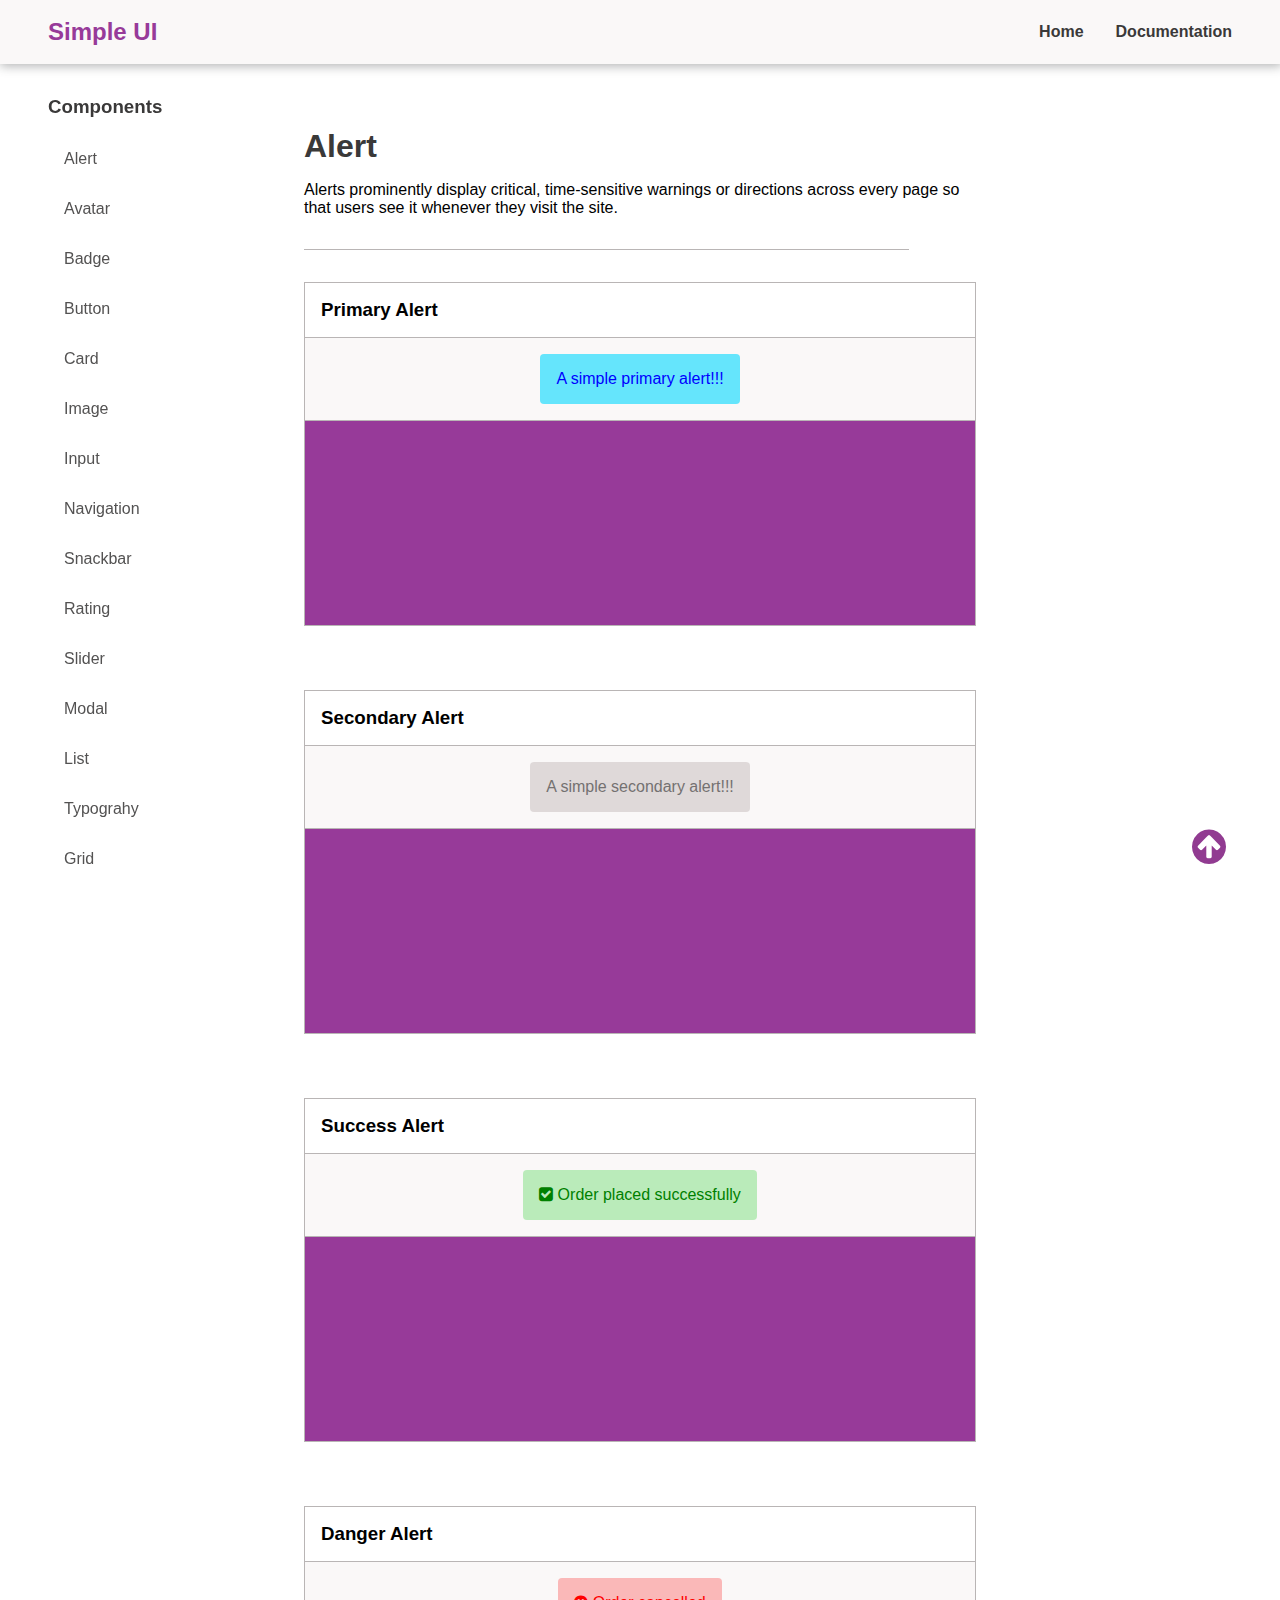
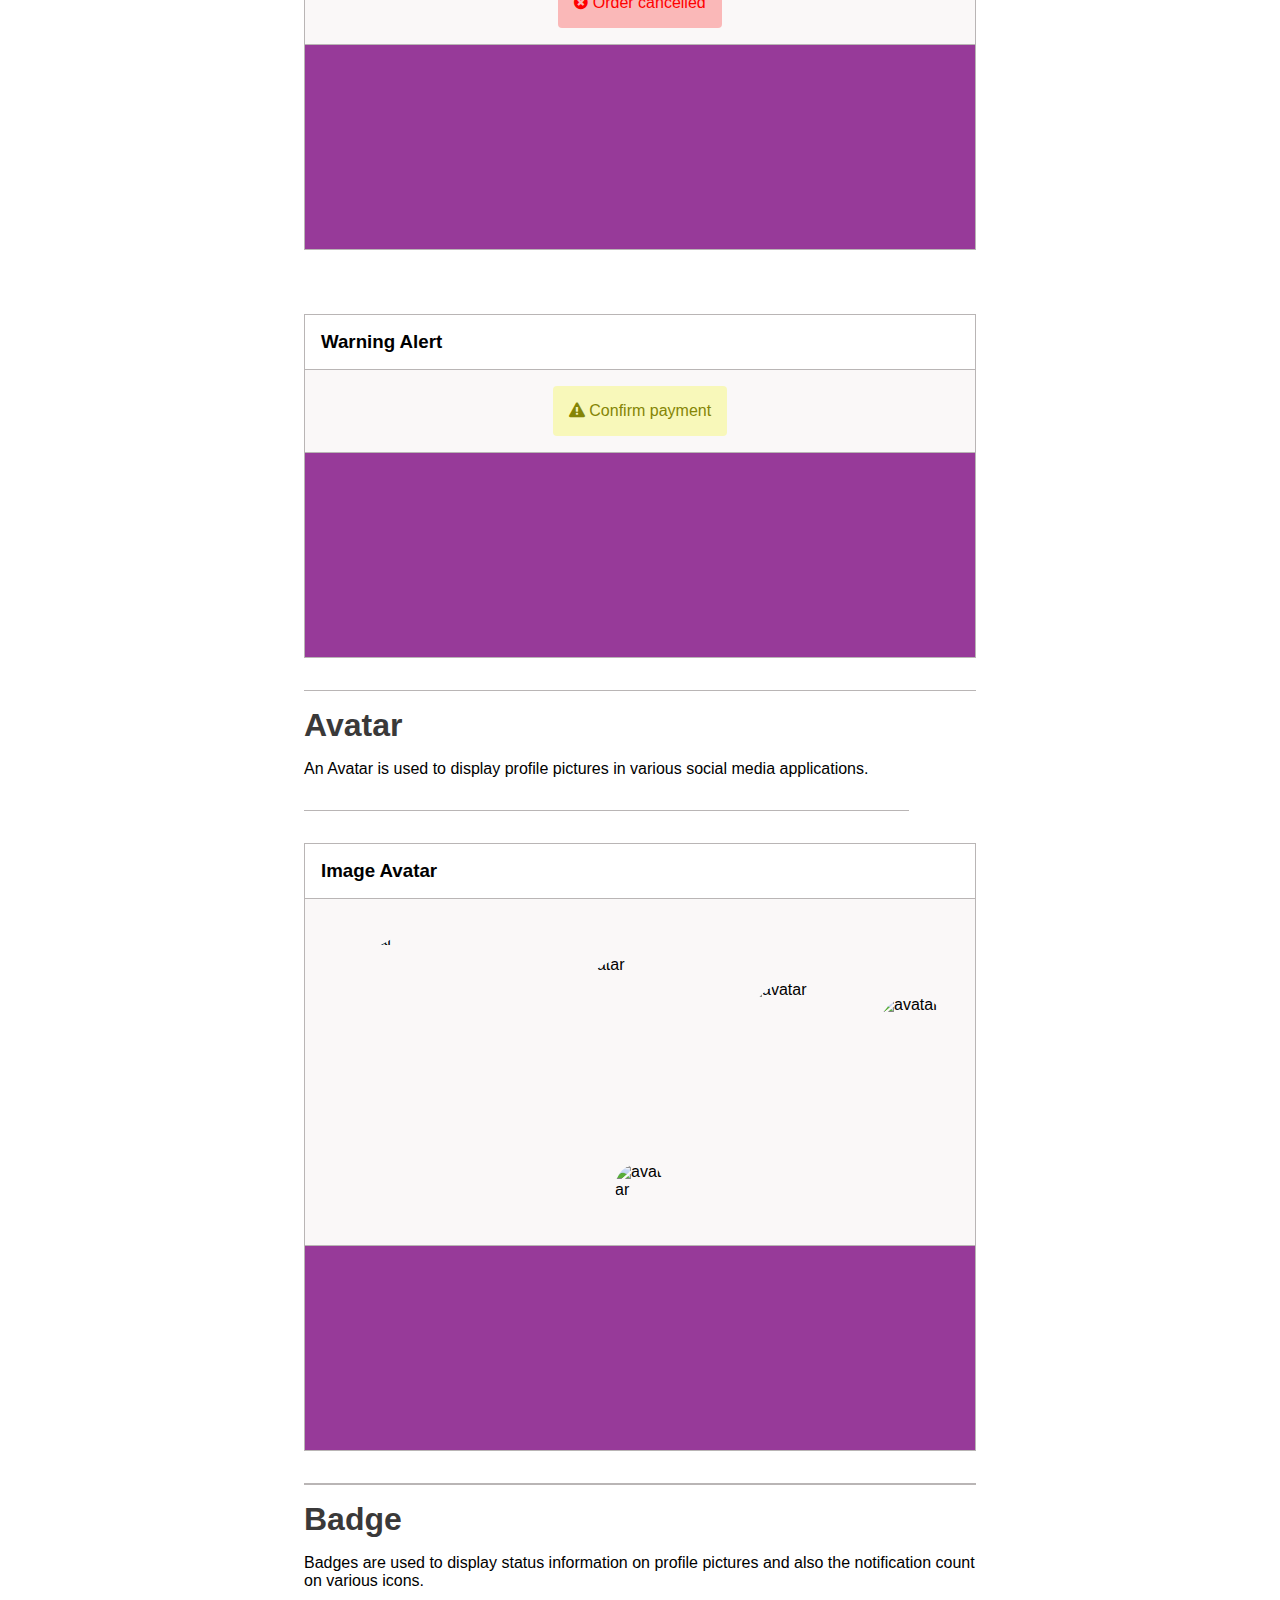
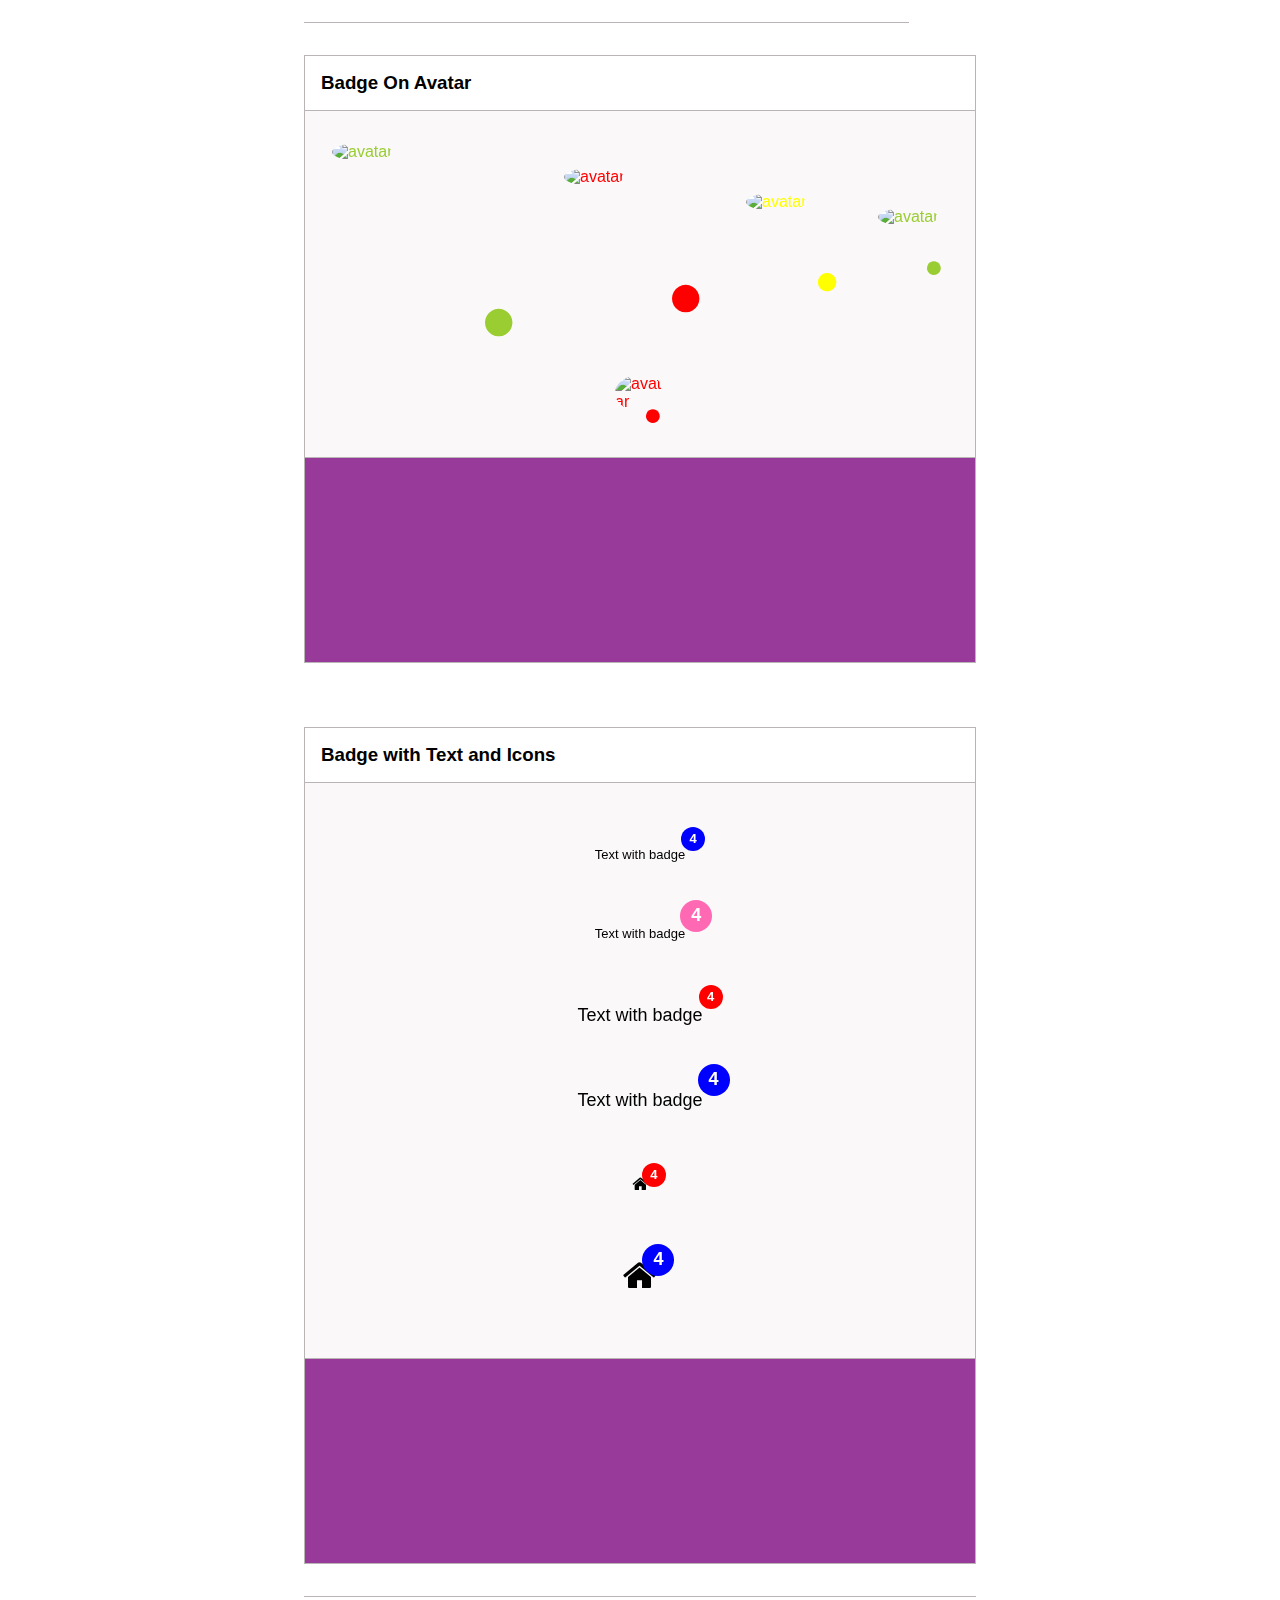
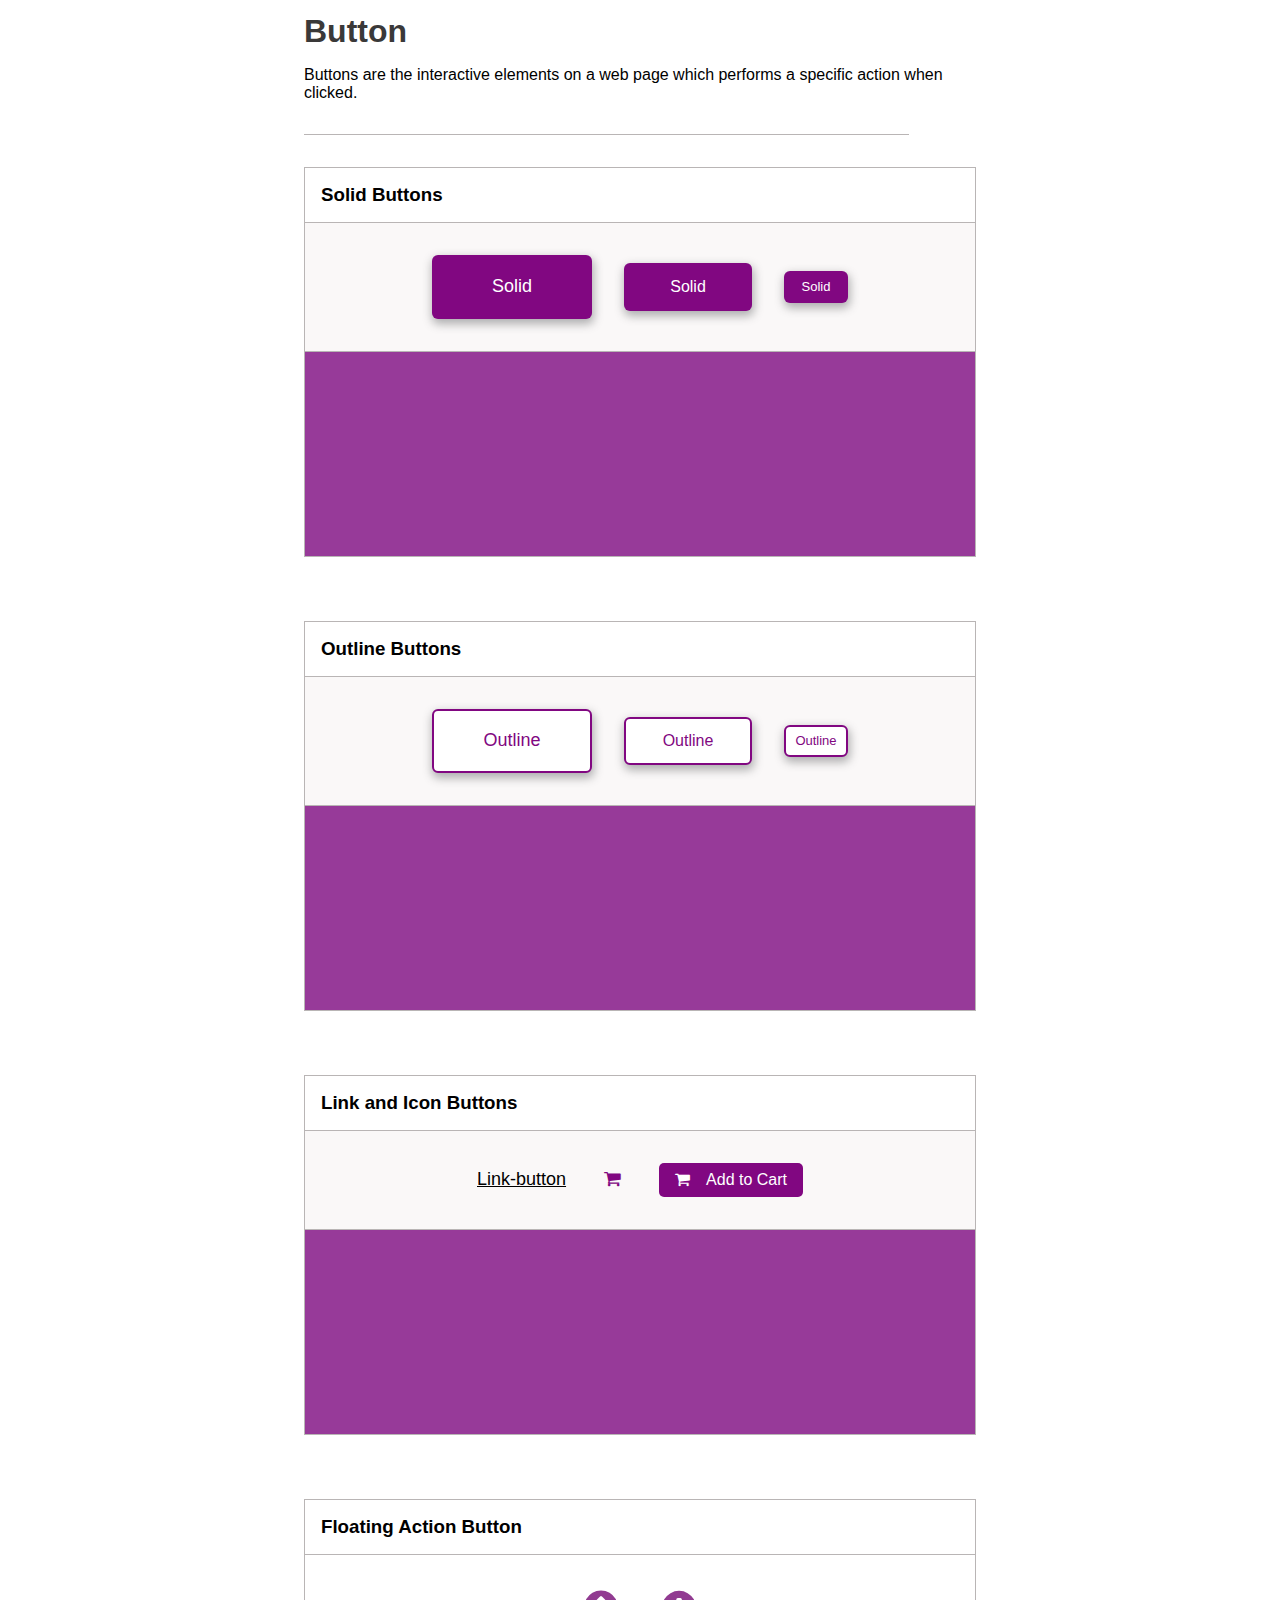
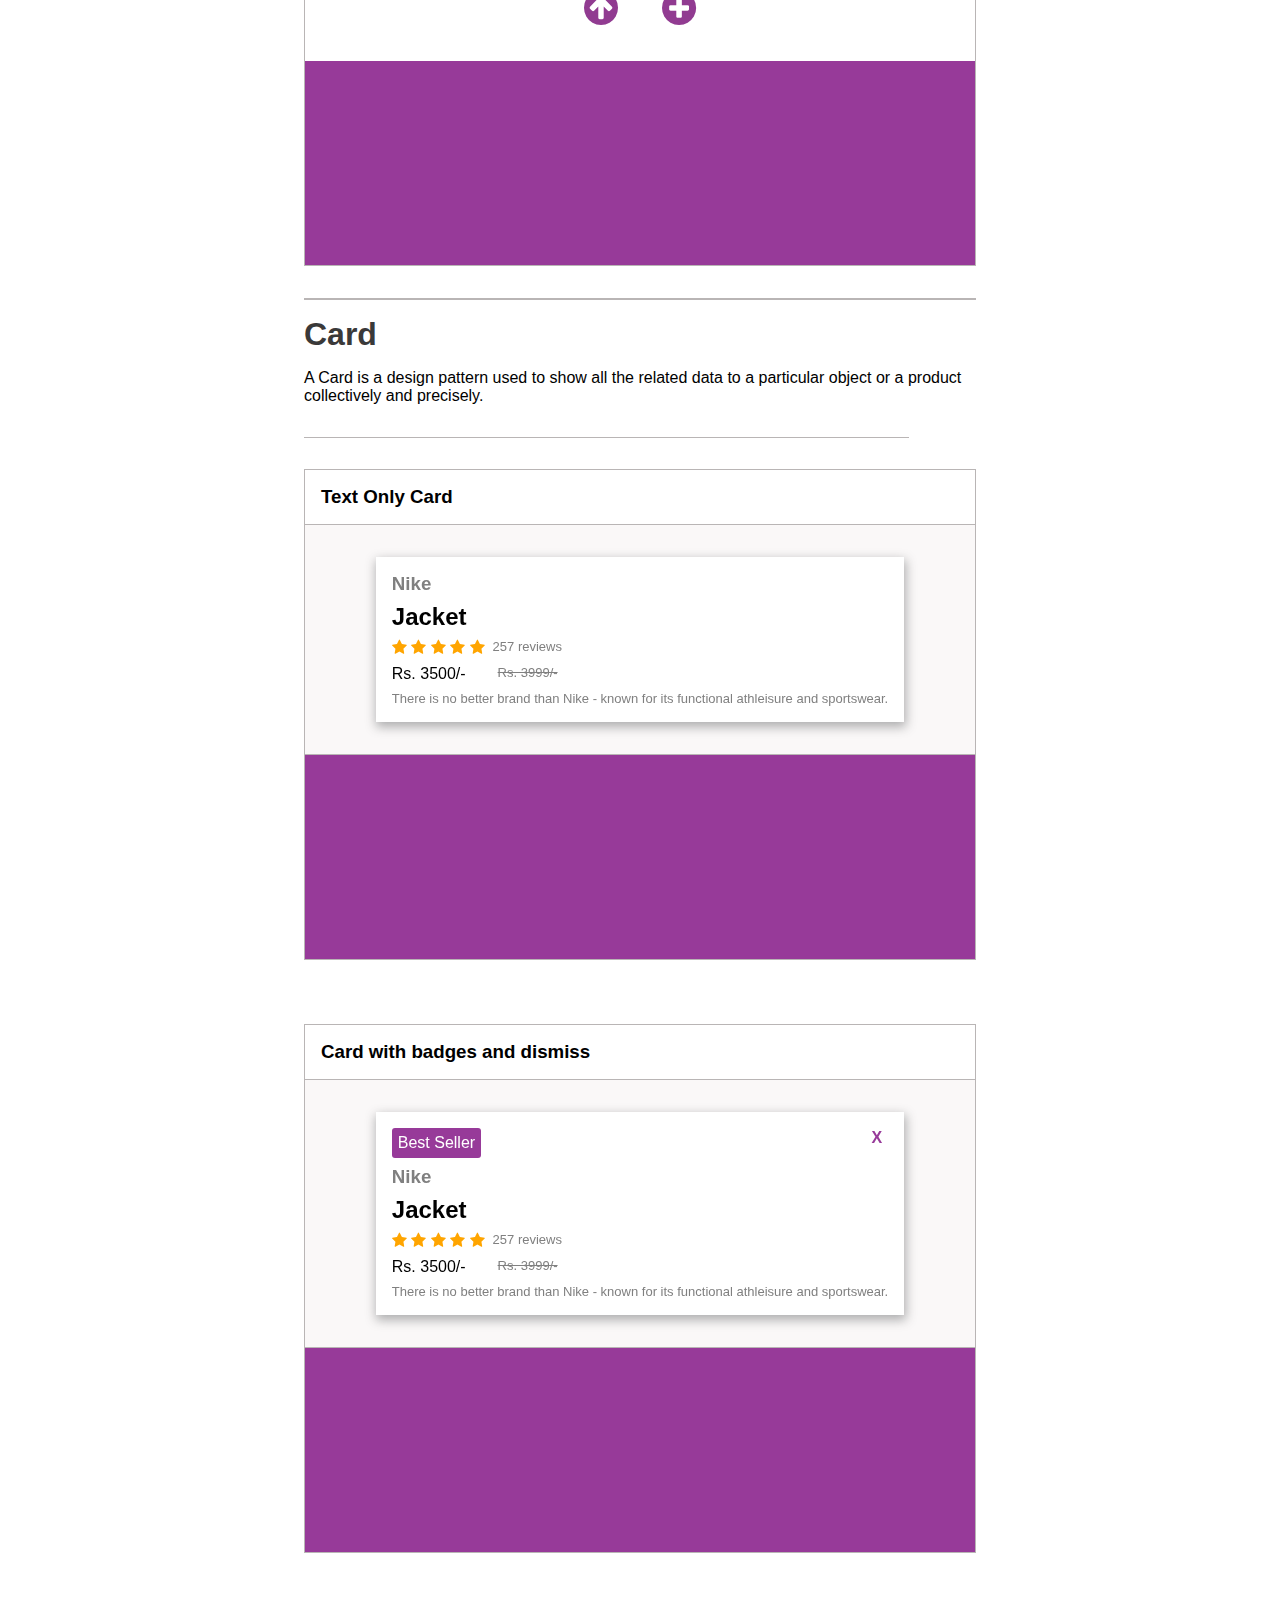
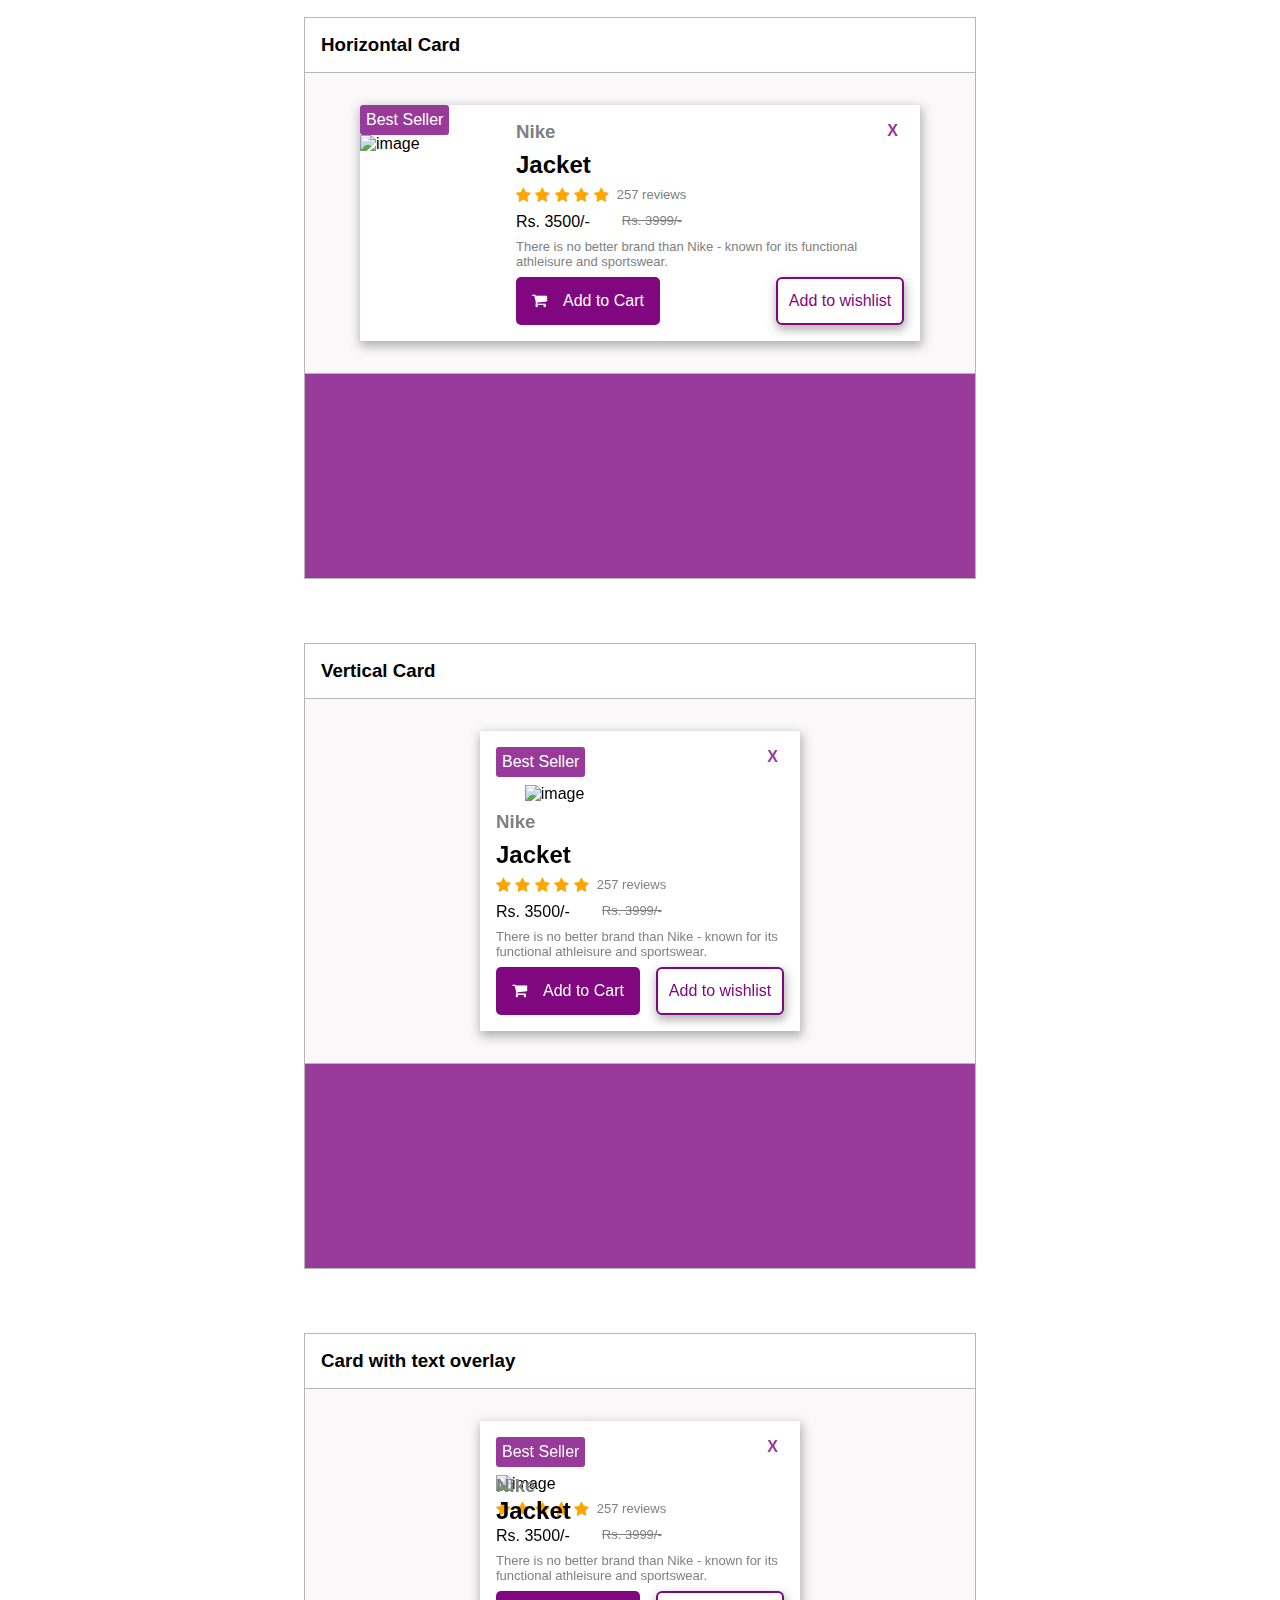
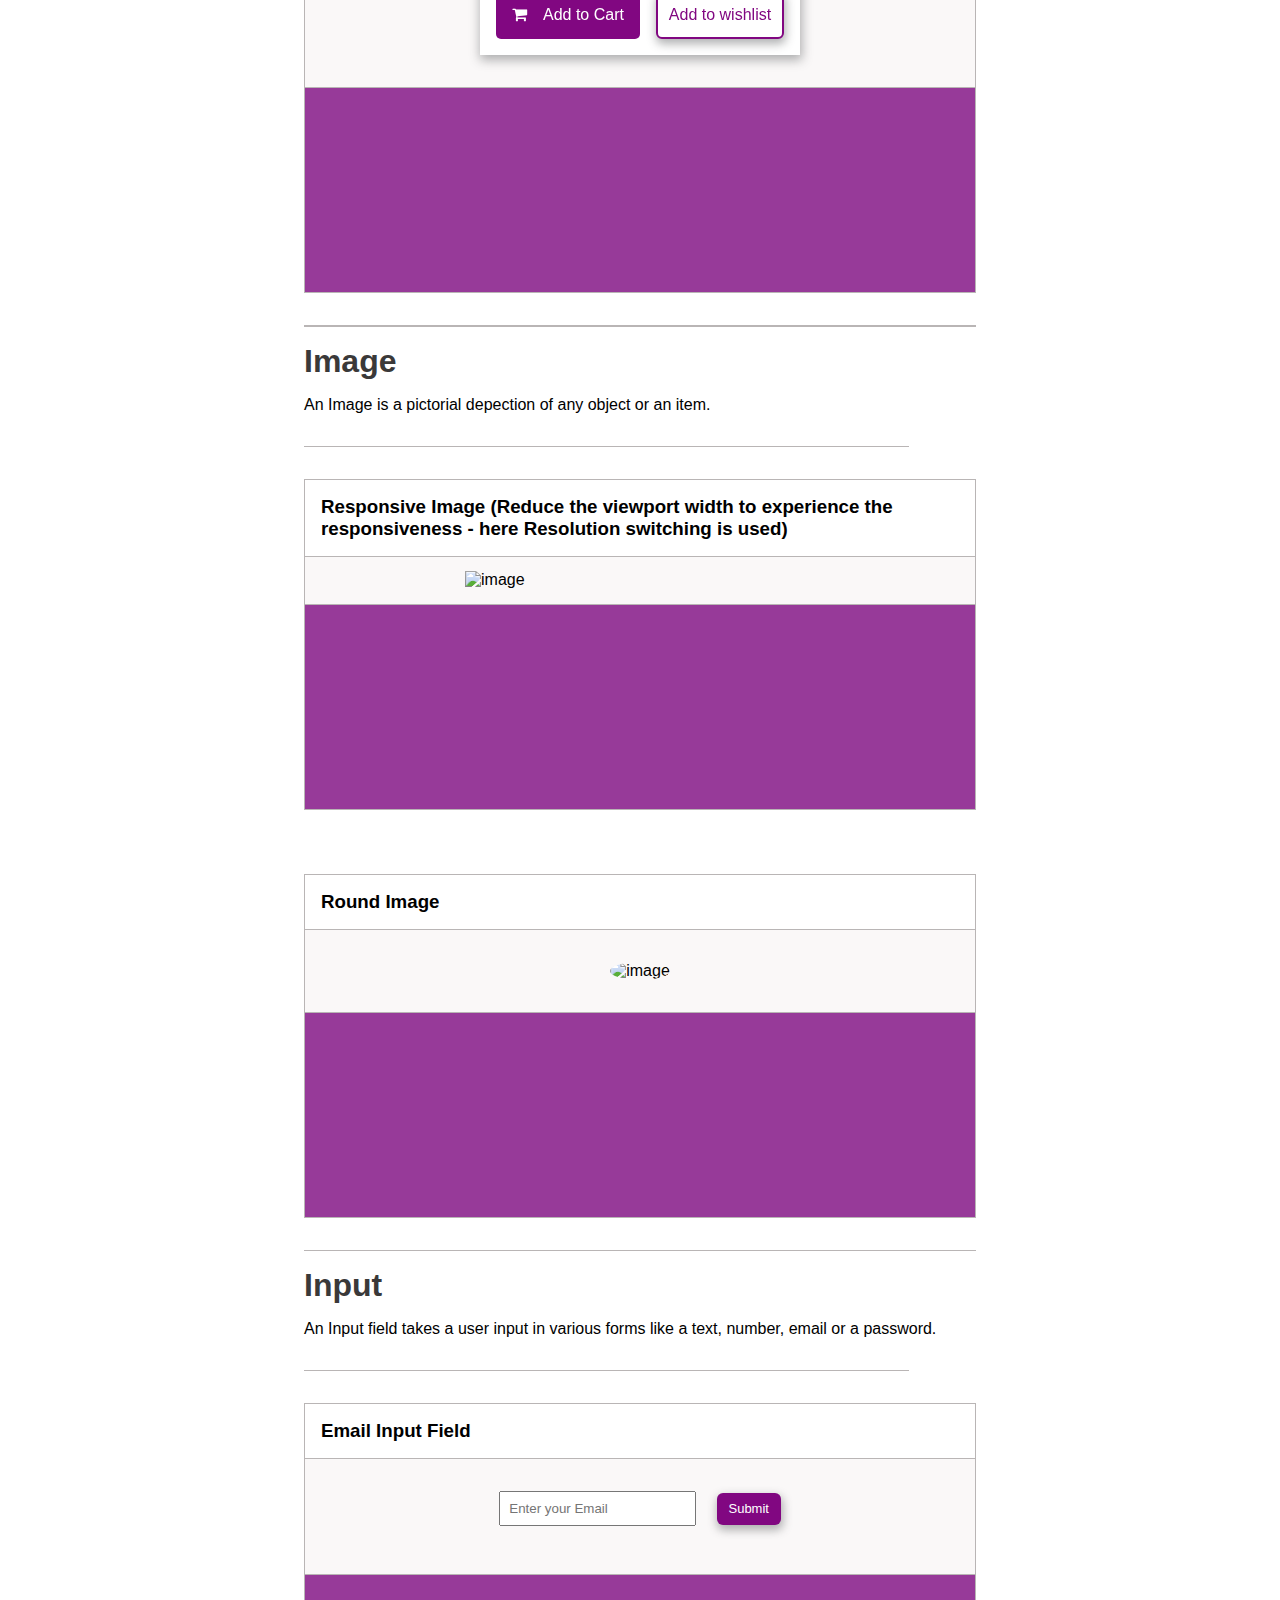
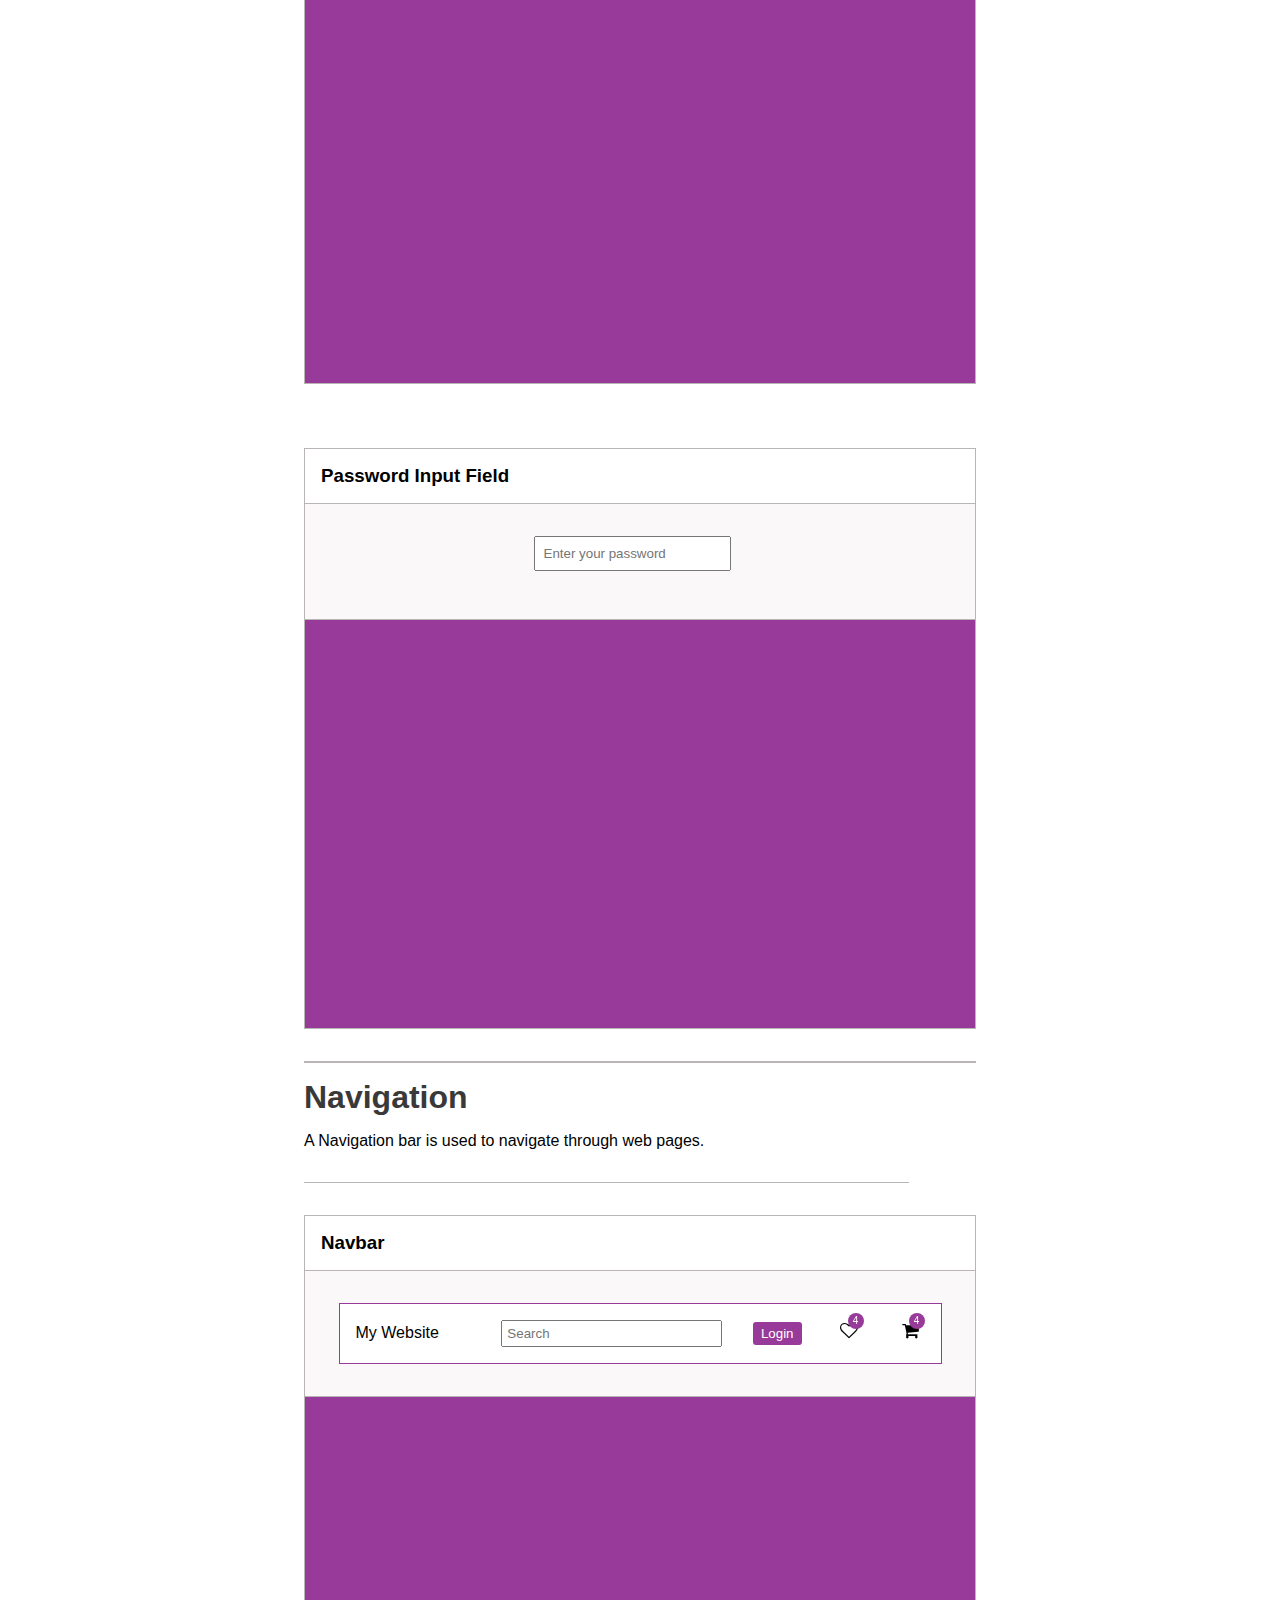
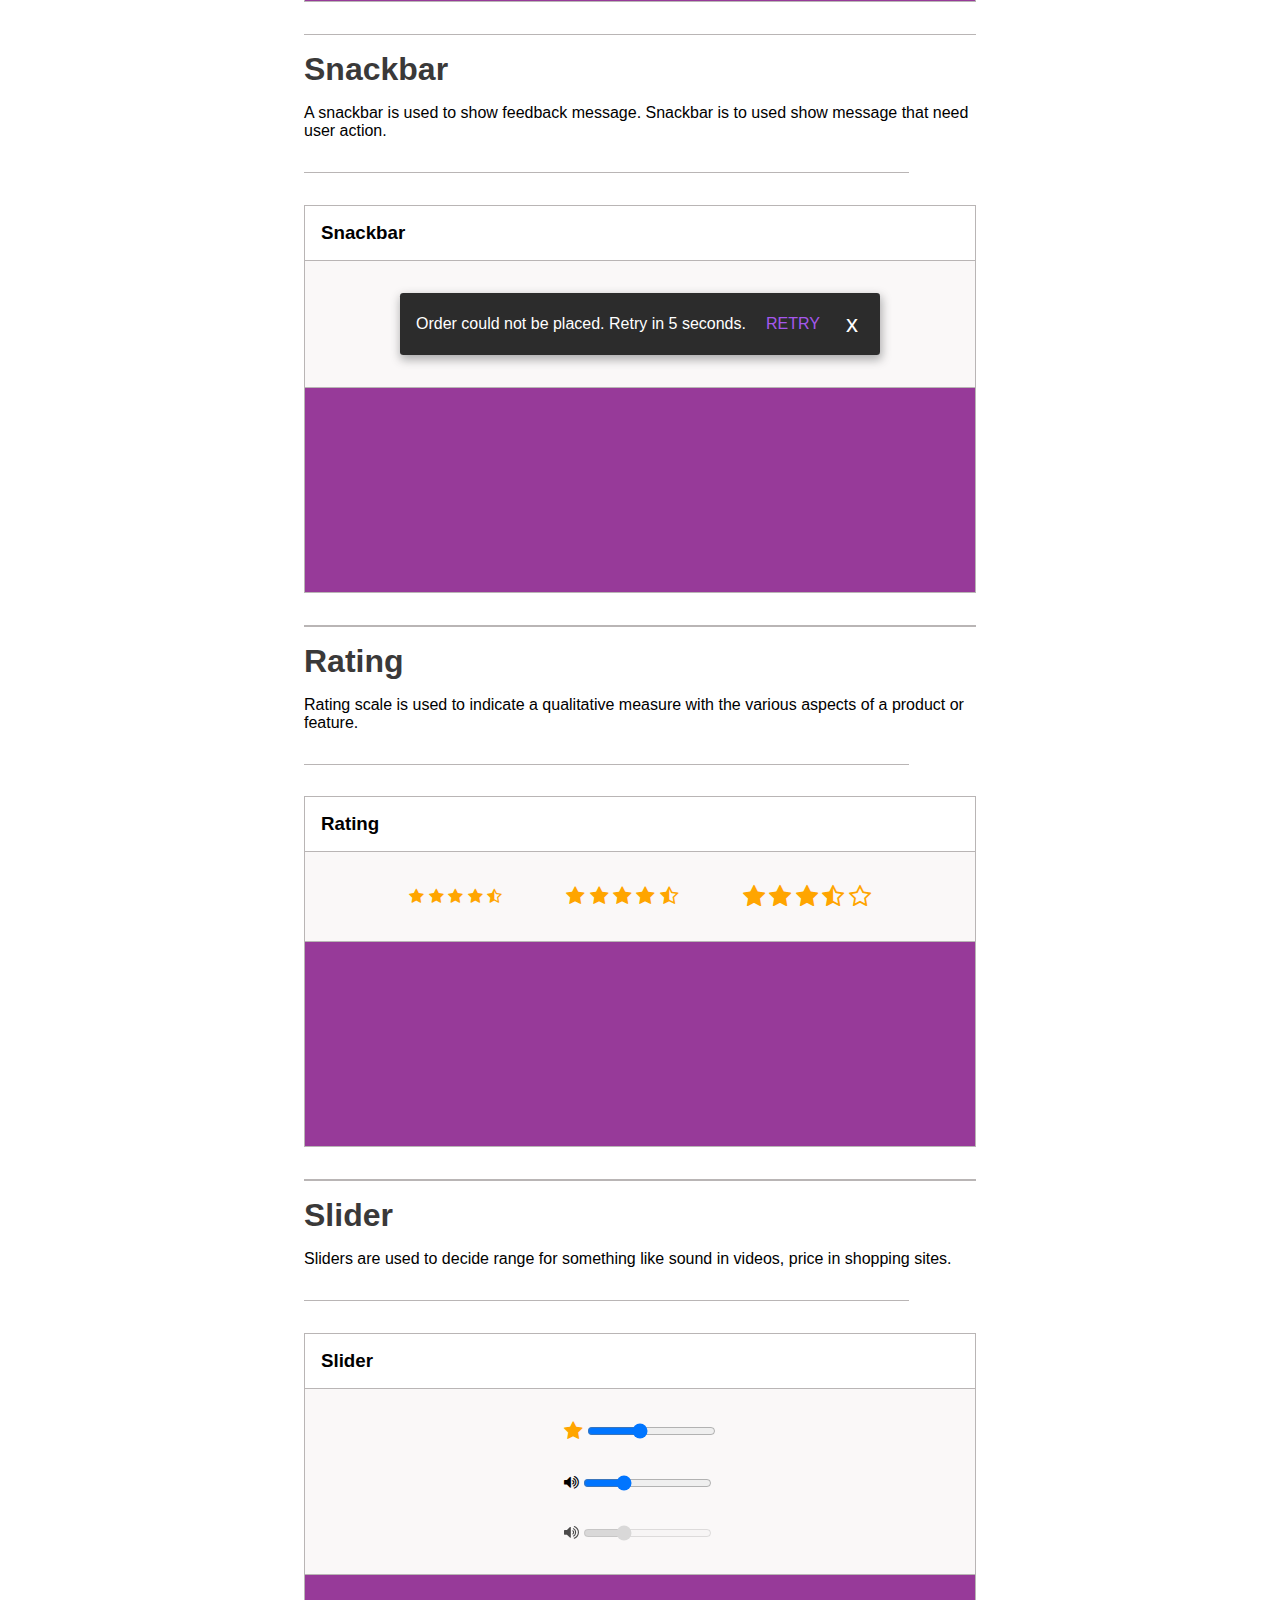
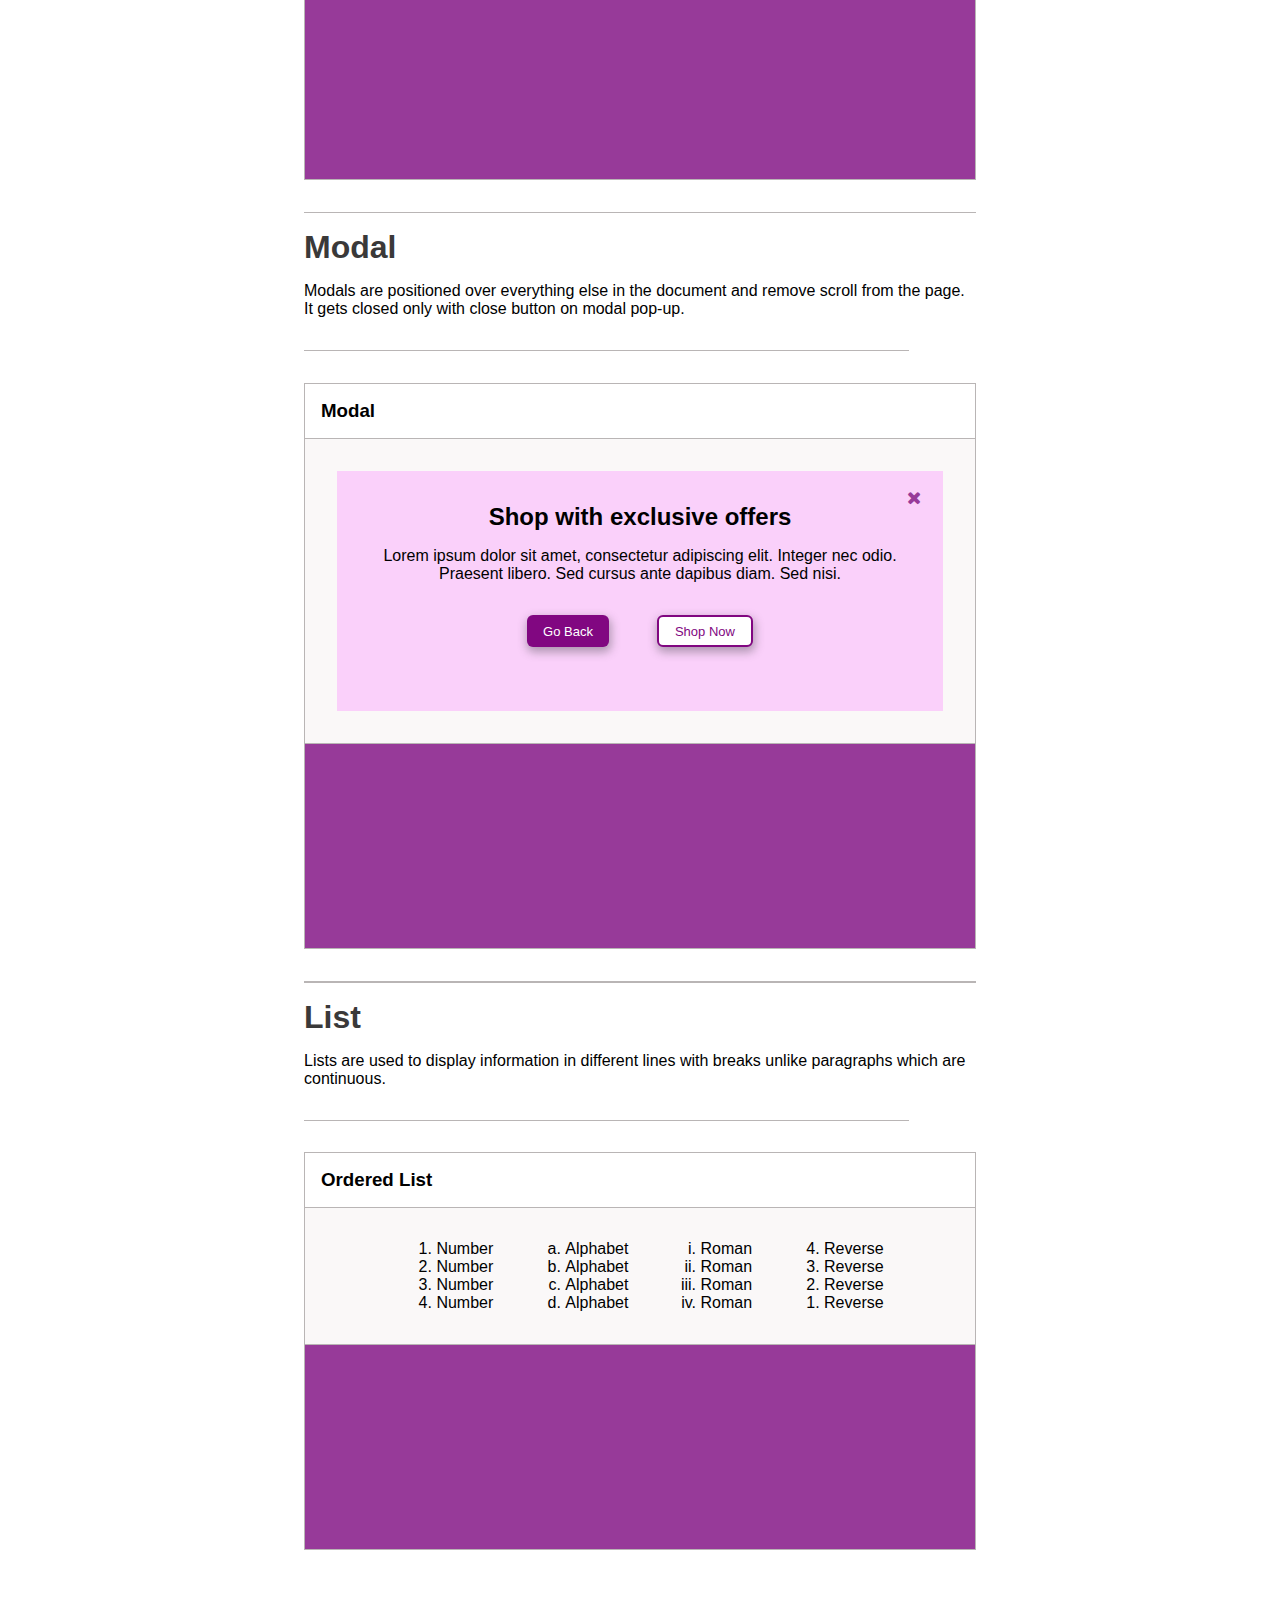
==== docs.html @ 00434f25 "faet : added tect utilities and grids" ====
<!DOCTYPE html>
<html lang="en">

<head>
    <meta charset="UTF-8">
    <meta http-equiv="X-UA-Compatible" content="IE=edge">
    <meta name="viewport" content="width=device-width, initial-scale=1.0">
    <link rel="stylesheet" href="//cdnjs.cloudflare.com/ajax/libs/highlight.js/11.4.0/styles/default.min.css" />
    <!-- <link rel="stylesheet" href="https://cdnjs.cloudflare.com/ajax/libs/font-awesome/5.15.2/css/all.min.css" /> -->
    <link rel="stylesheet" href="https://cdnjs.cloudflare.com/ajax/libs/font-awesome/4.7.0/css/font-awesome.min.css">
    <title>Document</title>
    <link href="docs.css" rel="stylesheet" />
</head>

<body>
    <div class="grid-container-pagelayout">
        <!-- Navigation bar -->
        <nav class="nav-bar"> 
            <div class="nav-bar-logo">
                <h2>Simple UI</h2>
            </div>

            <div class="nav-bar-links">
                <a href="/index.html">Home</a>
                <a href="/docs.html">Documentation</a>
            </div>  
        </nav>

        <!-- Side bar -->
        <aside class="sidebar">
            <div class="sidebar-opening-button">
                <h2 class="sidebar-title">Components</h2>
                <button class="sidebar-arrow"><i class="fa fa-chevron-down" aria-hidden="true"></i></button>
            </div>
            <div class="sidebar-display">
                <h3 class="header-hide">Components</h3>
                <ul class="list-style-none sidebar-ul">
                    <li class="sidebar-list-item"><a href="#Alert">Alert</a></li>
                    <li class="sidebar-list-item"><a href="#Avatar">Avatar</a></li>
                    <li class="sidebar-list-item"><a href="#Badge">Badge</a></li>
                    <li class="sidebar-list-item"><a href="#Button">Button</a></li>
                    <li class="sidebar-list-item"><a href="#Card">Card</a></li>
                    <li class="sidebar-list-item"><a href="#Image">Image</a></li>
                    <li class="sidebar-list-item"><a href="#Input">Input</a></li>
                    <li class="sidebar-list-item"><a href="#Navigation">Navigation</a></li>
                    <li class="sidebar-list-item"><a href="#Snackbar">Snackbar</a></li>
                    <li class="sidebar-list-item"><a href="#Rating">Rating</a></li>
                    <li class="sidebar-list-item"><a href="#Slider">Slider</a></li>
                    <li class="sidebar-list-item"><a href="#Modal">Modal</a></li>
                    <li class="sidebar-list-item"><a href="#List">List</a></li>
                    <li class="sidebar-list-item"><a href="#Typograhy">Typograhy</a></li>
                    <li class="sidebar-list-item"><a href="#Grid">Grid</a></li>
                </ul>
            </div>
           
        </aside>

        <!-- Main Section -->
        <section class="main code-display">

            <!-- Alert -->

            <div class="component" id="Alert">
                <header class="component-header">
                    <h1>Alert</h1>
                    <p>Alerts prominently display critical, time-sensitive warnings or directions across every page so that
                        users see it whenever they visit the site.</p>
                </header>
                <div class="break-intra"></div>

                <!-- Primary -->
                <div class="box">
                    <h3>Primary Alert</h3>
                    <div class="box-content-row">
                        <div class="alert alert-primary">
                            A simple primary alert!!!
                        </div>
                    </div>
                    <div class="code-snippet">
                        <iframe class="code-snippet-iframe"
                            src="https://carbon.now.sh/embed?bg=rgba%28151%2C58%2C153%2C1%29&t=seti&wt=none&l=htmlmixed&ds=true&dsyoff=20px&dsblur=68px&wc=true&wa=true&pv=56px&ph=56px&ln=false&fl=1&fm=Hack&fs=14px&lh=133%25&si=false&es=2x&wm=false&code=%2520%2520%253Cdiv%2520class%253D%2522alert%2520alert-primary%2522%253EA%2520simple%2520primary%2520alert%21%21%21%253C%252Fdiv%253E"
                            sandbox="allow-scripts allow-same-origin">
                        </iframe>
                    </div>
                </div>

                <!-- Secondary -->
                <div class="box">
                    <h3>Secondary Alert</h3>
                    <div class="box-content-row">
                        <div class="alert alert-secondary">
                            A simple secondary alert!!!
                        </div>
                    </div>
                    <div class="code-snippet">
                        <iframe class="code-snippet-iframe"
                            src="https://carbon.now.sh/embed?bg=rgba%28151%2C58%2C153%2C1%29&t=seti&wt=none&l=htmlmixed&ds=true&dsyoff=20px&dsblur=68px&wc=true&wa=true&pv=56px&ph=56px&ln=false&fl=1&fm=Hack&fs=14px&lh=133%25&si=false&es=2x&wm=false&code=%2520%253Cdiv%2520class%253D%2522alert%2520alert-secondary%2522%253EA%2520simple%2520secondary%2520alert%21%21%21%253C%252Fdiv%253E"
                            sandbox="allow-scripts allow-same-origin">
                        </iframe>
                    </div>
                </div>

                <!-- Success -->
                <div class="box">
                    <h3>Success Alert</h3>
                    <div class="box-content-row">
                        <div class="alert alert-success">
                            <i class="fa fa-check-square" aria-hidden="true"></i>
                            Order placed successfully
                        </div>
                    </div>
                    <div class="code-snippet">
                        <iframe class="code-snippet-iframe"
                            src="https://carbon.now.sh/embed?bg=rgba%28151%2C58%2C153%2C1%29&t=seti&wt=none&l=htmlmixed&ds=true&dsyoff=20px&dsblur=68px&wc=true&wa=true&pv=56px&ph=56px&ln=false&fl=1&fm=Hack&fs=14px&lh=133%25&si=false&es=2x&wm=false&code=%253Cdiv%2520class%253D%2522alert%2520alert-success%2522%253E%250A%2520%2509%253Ci%2520class%253D%2522fa%2520fa-check-square%2522%2520aria-hidden%253D%2522true%2522%253E%253C%252Fi%253EOrder%2520placed%2520successfully%250A%2520%253C%252Fdiv%253E"
                            sandbox="allow-scripts allow-same-origin">
                        </iframe>
                    </div>
                </div>

                <!-- Danger -->
                <div class="box">
                    <h3>Danger Alert</h3>
                    <div class="box-content-row">
                        <div class="alert alert-danger">
                            <i class="fa fa-times-circle" aria-hidden="true"></i>
                            Order cancelled
                        </div>
                    </div>
                    <div class="code-snippet">
                        <iframe class="code-snippet-iframe"
                            src="https://carbon.now.sh/embed?bg=rgba%28151%2C58%2C153%2C1%29&t=seti&wt=none&l=htmlmixed&ds=true&dsyoff=20px&dsblur=68px&wc=true&wa=true&pv=56px&ph=56px&ln=false&fl=1&fm=Hack&fs=14px&lh=133%25&si=false&es=2x&wm=false&code=%253Cdiv%2520class%253D%2522alert%2520alert-danger%2522%253E%250A%2509%253Ci%2520class%253D%2522fa%2520fa-times-circle%2522%2520aria-hidden%253D%2522true%2522%253E%253C%252Fi%253E%2520%2520%2520%2520%2520%2520%2520%2520%2520%2520%2520%2520%2520%2520%2520%2520%2520%2520%2520%2520%2520%2520%2520%250A%2520%2509Order%2520cancelled%250A%253C%252Fdiv%253E"
                            sandbox="allow-scripts allow-same-origin">
                        </iframe>
                    </div>
                </div>

                <!-- Warning -->
                <div class="box">
                    <h3>Warning Alert</h3>
                    <div class="box-content-row">
                        <div class="alert alert-warning">
                            <i class="fa fa-exclamation-triangle" aria-hidden="true"></i>
                            Confirm payment
                        </div>
                    </div>
                    <div class="code-snippet">
                        <iframe 
                            class="code-snippet-iframe"
                            src="https://carbon.now.sh/embed?bg=rgba%28151%2C58%2C153%2C1%29&t=seti&wt=none&l=htmlmixed&ds=true&dsyoff=20px&dsblur=68px&wc=true&wa=true&pv=56px&ph=56px&ln=false&fl=1&fm=Hack&fs=14px&lh=133%25&si=false&es=2x&wm=false&code=%253Cdiv%2520class%253D%2522alert%2520alert-warning%2522%253E%250A%253Ci%2520class%253D%2522fa%2520fa-exclamation-triangle%2522%2520aria-hidden%253D%2522true%2522%253E%253C%252Fi%253EConfirm%2520payment%250A%253C%252Fdiv%253E"
                            sandbox="allow-scripts allow-same-origin">
                        </iframe>
                    </div>
                </div>
                <div class="break-inter"></div>

            </div>


            <!-- Avatar -->

            <div class="component" id="Avatar">
                <header class="component-header">
                    <h1>Avatar</h1>
                    <p>An Avatar is used to display profile pictures in various social media applications.</p>
                </header>
                <div class="break-intra"></div>

                <!-- Image Avatar -->
                <div class="box">
                    <h3>Image Avatar</h3>
                    <div class="box-content-row">
                        <div class="avatar-image">
                            <img src="https://res.cloudinary.com/diqqf3eq2/image/upload/v1586883417/person-3_ipa0mj.jpg"
                                alt="avatar" class="avatar-img img-round-xl" />
                            <img src="https://res.cloudinary.com/diqqf3eq2/image/upload/v1586883417/person-3_ipa0mj.jpg"
                                alt="avatar" class="avatar-img img-round-l" />
                            <img src="https://res.cloudinary.com/diqqf3eq2/image/upload/v1586883417/person-3_ipa0mj.jpg"
                                alt="avatar" class="avatar-img img-round-m" />
                            <img src="https://res.cloudinary.com/diqqf3eq2/image/upload/v1586883417/person-3_ipa0mj.jpg"
                                alt="avatar" class="avatar-img img-round-s" />
                            <img src="https://res.cloudinary.com/diqqf3eq2/image/upload/v1586883417/person-3_ipa0mj.jpg"
                                alt="avatar" class="avatar-img img-round-xs" />
                        </div>
                    </div>
                    <div class="code-snippet">
                        <iframe class="code-snippet-iframe"
                            src="https://carbon.now.sh/embed?bg=rgba%28151%2C58%2C153%2C1%29&t=seti&wt=none&l=htmlmixed&width=680&ds=true&dsyoff=20px&dsblur=68px&wc=true&wa=true&pv=56px&ph=56px&ln=false&fl=1&fm=Hack&fs=14px&lh=133%25&si=false&es=2x&wm=false&code=%253Cimg%2520src%253D%2522https%253A%252F%252Fres.cloudinary.com%252F%250Adiqqf3eq2%252Fimage%252Fupload%252Fv1586883417%252F%250Aperson-3_ipa0mj.jpg%2522%250Aalt%253D%2522avatar%2522%2520class%253D%2522avatar-img%2520img-round-xl%2522%2520%252F%253E%250A%250A%253Cimg%2520src%253D%2522https%253A%252F%252Fres.cloudinary.com%252F%250Adiqqf3eq2%252Fimage%252Fupload%252Fv1586883417%252F%250Aperson-3_ipa0mj.jpg%2522%250Aalt%253D%2522avatar%2522%2520class%253D%2522avatar-img%2520img-round-l%2522%2520%252F%253E%250A%250A%253Cimg%2520src%253D%2522https%253A%252F%252Fres.cloudinary.com%252F%250Adiqqf3eq2%252Fimage%252Fupload%252Fv1586883417%252F%250Aperson-3_ipa0mj.jpg%2522%250Aalt%253D%2522avatar%2522%2520class%253D%2522avatar-img%2520img-round-m%2522%2520%252F%253E%250A%250A%253Cimg%2520src%253D%2522https%253A%252F%252Fres.cloudinary.com%252F%250Adiqqf3eq2%252Fimage%252Fupload%252Fv1586883417%252F%250Aperson-3_ipa0mj.jpg%2522%250Aalt%253D%2522avatar%2522%2520class%253D%2522avatar-img%2520img-round-s%2522%2520%252F%253E%250A%250A%253Cimg%2520src%253D%2522https%253A%252F%252Fres.cloudinary.com%252F%250Adiqqf3eq2%252Fimage%252Fupload%252Fv1586883417%252F%250Aperson-3_ipa0mj.jpg%2522%250Aalt%253D%2522avatar%2522%2520class%253D%2522avatar-img%2520img-round-xs%2522%2520%252F%253E%250A"
                            sandbox="allow-scripts allow-same-origin">
                        </iframe>
                    </div>
                </div>
                <div class="break-inter"></div>
            </div>      
            
            <!-- Badge -->

            <div class="component" id="Badge">
                <header class="component-header">
                    <h1>Badge</h1>
                    <p>Badges are used to display status information on profile pictures and also the notification count on
                        various icons.</p>
                </header>
                <div class="break-intra"></div>
                <!-- Badge On Avatar -->
                <div class="box">
                    <h3>Badge On Avatar</h3>
                    <div class="box-content-row">
                        <div class="avatar-image">
                            <div class="badge-on-avatar-xl status-online">
                                <i class="fa fa-circle status fa-2x" aria-hidden="true"></i>
                                <img src="https://res.cloudinary.com/diqqf3eq2/image/upload/v1586883417/person-3_ipa0mj.jpg"
                                    alt="avatar" class="avatar-img imgb-round-xl" />
                            </div>
                            <div class="badge-on-avatar-l status-busy">
                                <i class="fa fa-circle status fa-2x" aria-hidden="true"></i>
                                <img src="https://res.cloudinary.com/diqqf3eq2/image/upload/v1586883417/person-3_ipa0mj.jpg"
                                    alt="avatar" class="avatar-img imgb-round-l" />
                            </div>
                            <div class="badge-on-avatar-m status-away">
                                <i class="fa fa-circle status fa-lg" aria-hidden="true"></i>
                                <img src="https://res.cloudinary.com/diqqf3eq2/image/upload/v1586883417/person-3_ipa0mj.jpg"
                                    alt="avatar" class="avatar-img imgb-round-m" />
                            </div>
                            <div class="badge-on-avatar-s status-online">
                                <i class="fa fa-circle status" aria-hidden="true"></i>
                                <img src="https://res.cloudinary.com/diqqf3eq2/image/upload/v1586883417/person-3_ipa0mj.jpg"
                                    alt="avatar" class="avatar-img imgb-round-s" />
                            </div>
                            <div class="badge-on-avatar-xs status-busy">
                                <i class="fa fa-circle status" aria-hidden="true"></i>
                                <img src="https://res.cloudinary.com/diqqf3eq2/image/upload/v1586883417/person-3_ipa0mj.jpg"
                                    alt="avatar" class="avatar-img imgb-round-xs" />
                            </div>
                        </div>
                    </div>
                    <div class="code-snippet">
                        <iframe class="code-snippet-iframe"
                            src="https://carbon.now.sh/embed?bg=rgba%28151%2C58%2C153%2C1%29&t=seti&wt=none&l=htmlmixed&width=680&ds=true&dsyoff=20px&dsblur=68px&wc=true&wa=true&pv=56px&ph=56px&ln=false&fl=1&fm=Hack&fs=14px&lh=133%25&si=false&es=2x&wm=false&code=%2520%2520%253Cdiv%2520class%253D%2522badge-on-avatar-xl%2520status-online%2522%253E%250A%2520%2520%2520%2520%2520%253Ci%2520class%253D%2522fa%2520fa-circle%2520status%2520fa-2x%2522%2520%250A%2520%2520%2520%2520%2520%2520%2520%2520aria-hidden%253D%2522true%2522%253E%253C%252Fi%253E%250A%2520%2520%2520%2520%2520%253Cimg%2520src%253D%2522https%253A%252F%252Fres.cloudinary.com%250A%2520%2520%2520%2520%2520%252Fdiqqf3eq2%252Fimage%252Fupload%252Fv1586883417%252F%250A%2520%2520%2520%2520%2520person-3_ipa0mj.jpg%2522%250A%2520%2520%2520%2520%2520alt%253D%2522avatar%2522%2520class%253D%2522avatar-img%2520imgb-round-xl%2522%2520%252F%253E%250A%2520%2520%253C%252Fdiv%253E%250A%250A%2520%2520%253Cdiv%2520class%253D%2522badge-on-avatar-l%2520status-busy%2522%253E%250A%2520%2520%2520%2520%2520%2520%253Ci%2520class%253D%2522fa%2520fa-circle%2520status%2520fa-2x%2522%250A%2520%2520%2520%2520%2520%2520%2520%2520%2520aria-hidden%253D%2522true%2522%253E%253C%252Fi%253E%250A%2520%2520%2520%2520%2520%2520%253Cimg%2520src%253D%2522https%253A%252F%252Fres.cloudinary.com%250A%2520%2520%2520%2520%2520%2520%252Fdiqqf3eq2%252Fimage%252Fupload%252Fv1586883417%252F%250A%2520%2520%2520%2520%2520%2520person-3_ipa0mj.jpg%2522%250A%2520%2520%2520%2520%2520%2520alt%253D%2522avatar%2522%2520class%253D%2522avatar-img%2520imgb-round-l%2522%2520%252F%253E%250A%2520%2520%253C%252Fdiv%253E%250A%250A%2520%2520%253Cdiv%2520class%253D%2522badge-on-avatar-m%2520status-away%2522%253E%250A%2520%2520%2520%2520%2520%2520%253Ci%2520class%253D%2522fa%2520fa-circle%2520status%2520fa-lg%2522%250A%2520%2520%2520%2520%2520%2520%2520%2520%2520aria-hidden%253D%2522true%2522%253E%253C%252Fi%253E%250A%2520%2520%2520%2520%2520%2520%253Cimg%2520src%253D%2522https%253A%252F%252Fres.cloudinary.com%250A%2520%2520%2520%2520%2520%2520%252Fdiqqf3eq2%252Fimage%252Fupload%252Fv1586883417%252F%250A%2520%2520%2520%2520%2520%2520person-3_ipa0mj.jpg%2522%250A%2520%2520%2520%2520%2520%2520alt%253D%2522avatar%2522%2520class%253D%2522imgb-round-m%2522%2520%252F%253E%250A%2520%2520%253C%252Fdiv%253E%250A%250A%2520%2520%253Cdiv%2520class%253D%2522badge-on-avatar-s%2520status-online%2522%253E%250A%2520%2520%2520%2520%2520%2520%253Ci%2520class%253D%2522fa%2520fa-circle%2520status%2522%2520%250A%2520%2520%2520%2520%2520%2520%2520%2520%2520aria-hidden%253D%2522true%2522%253E%253C%252Fi%253E%250A%2520%2520%2520%2520%2520%2520%253Cimg%2520src%253D%2522https%253A%252F%252Fres.cloudinary.com%250A%2520%2520%2520%2520%2520%2520%252Fdiqqf3eq2%252Fimage%252Fupload%252Fv1586883417%252F%250A%2520%2520%2520%2520%2520%2520person-3_ipa0mj.jpg%2522%250A%2520%2520%2520%2520%2520%2520alt%253D%2522avatar%2522%2520class%253D%2522avatar-img%2520imgb-round-s%2522%2520%252F%253E%250A%2520%2520%253C%252Fdiv%253E%250A%250A%2520%2520%253Cdiv%2520class%253D%2522badge-on-avatar-xs%2520status-busy%2522%253E%250A%2520%2520%2520%2520%2520%2520%253Ci%2520class%253D%2522fa%2520fa-circle%2520status%2522%2520%250A%2520%2520%2520%2520%2520%2520%2520%2520%2520aria-hidden%253D%2522true%2522%253E%253C%252Fi%253E%250A%2520%2520%2520%2520%2520%2520%253Cimg%2520src%253D%2522https%253A%252F%252Fres.cloudinary.com%250A%2520%2520%2520%2520%2520%2520%252Fdiqqf3eq2%252Fimage%252Fupload%252Fv1586883417%252F%250A%2520%2520%2520%2520%2520%2520person-3_ipa0mj.jpg%2522%250A%2520%2520%2520%2520%2520%2520alt%253D%2522avatar%2522%2520class%253D%2522avatar-img%2520imgb-round-xs%2522%2520%252F%253E%250A%2520%2520%2520%253C%252Fdiv%253E"
                            sandbox="allow-scripts allow-same-origin">
                        </iframe>
                    </div>
                </div>

                <!-- Badge on Icon and Text -->
                <div class="box">
                    <h3>Badge with Text and Icons</h3>
                    <div class="box-content-column">
                        <div class="badge-text">
                            <div class="badge-with-text">
                                <p class="text-small">Text with badge</p>
                                <div class="badge-component badge-small blue-bg">4</div>
                            </div>
                            <div class="badge-with-text">
                                <p class="text-small">Text with badge</p>
                                <div class="badge-component badge-large hotpink-bg">4</div>
                            </div>
                            <div class="badge-with-text">
                                <p class="text-large">Text with badge</p>
                                <div class="badge-component badge-small red-bg">4</div>
                            </div>
                            <div class="badge-with-text">
                                <p class="text-large">Text with badge</p>
                                <div class="badge-component badge-large blue-bg">4</div>
                            </div>
                            <div class="badge-with-icon">
                                <button class="icon-small">
                                    <i class="fa fa-home fa-lg" aria-hidden="true"></i>
                                </button>
                                <div class="badge-component badge-icon-small red-bg">4</div>
                            </div>
                            <div class="badge-with-icon">
                                <button class="icon-large">
                                    <i class="fa fa-home fa-2x" aria-hidden="true"></i>
                                </button>
                                <div class="badge-component badge-icon-large blue-bg">4</div>
                            </div>
                        </div>
                    </div>
                    <div class="code-snippet">
                        <iframe class="code-snippet-iframe"
                            src="https://carbon.now.sh/embed?bg=rgba%28151%2C58%2C153%2C1%29&t=seti&wt=none&l=htmlmixed&ds=true&dsyoff=20px&dsblur=68px&wc=true&wa=true&pv=56px&ph=56px&ln=false&fl=1&fm=Hack&fs=14px&lh=133%25&si=false&es=2x&wm=false&code=%253Cdiv%2520class%253D%2522badge-with-text%2522%253E%250A%253Cp%2520class%253D%2522text-small%2522%253EText%2520with%2520badge%253C%252Fp%253E%250A%253Cdiv%2520class%253D%2522badge-component%2520badge-small%2520blue-bg%2522%253E4%253C%252Fdiv%253E%250A%253C%252Fdiv%253E%250A%250A%253Cdiv%2520class%253D%2522badge-with-text%2522%253E%250A%253Cp%2520class%253D%2522text-small%2522%253EText%2520with%2520badge%253C%252Fp%253E%250A%253Cdiv%2520class%253D%2522badge-component%2520badge-large%2520hotpink-bg%2522%253E4%253C%252Fdiv%253E%250A%253C%252Fdiv%253E%250A%250A%253Cdiv%2520class%253D%2522badge-with-text%2522%253E%250A%253Cp%2520class%253D%2522text-large%2522%253EText%2520with%2520badge%253C%252Fp%253E%250A%253Cdiv%2520class%253D%2522badge-component%2520badge-small%2520red-bg%2522%253E4%253C%252Fdiv%253E%250A%253C%252Fdiv%253E%250A%250A%253Cdiv%2520class%253D%2522badge-with-text%2522%253E%250A%253Cp%2520class%253D%2522text-large%2522%253EText%2520with%2520badge%253C%252Fp%253E%250A%253Cdiv%2520class%253D%2522badge-component%2520badge-large%2520blue-bg%2522%253E4%253C%252Fdiv%253E%250A%253C%252Fdiv%253E%250A%250A%253Cdiv%2520class%253D%2522badge-with-icon%2522%253E%250A%253Cbutton%2520class%253D%2522icon-small%2522%253E%250A%253Ci%2520class%253D%2522fa%2520fa-home%2520fa-lg%2522%2520aria-hidden%253D%2522true%2522%253E%253C%252Fi%253E%250A%253C%252Fbutton%253E%250A%253Cdiv%2520class%253D%2522badge-component%2520badge-icon-small%2520red-bg%2522%253E4%253C%252Fdiv%253E%250A%253C%252Fdiv%253E%250A%250A%253Cdiv%2520class%253D%2522badge-with-icon%2522%253E%250A%253Cbutton%2520class%253D%2522icon-large%2522%253E%250A%253Ci%2520class%253D%2522fa%2520fa-home%2520fa-2x%2522%2520aria-hidden%253D%2522true%2522%253E%253C%252Fi%253E%250A%253C%252Fbutton%253E%250A%253Cdiv%2520class%253D%2522badge-component%2520badge-icon-large%2520blue-bg%2522%253E4%253C%252Fdiv%253E%250A%253C%252Fdiv%253E"
                            sandbox="allow-scripts allow-same-origin">
                        </iframe>
                    </div>
                </div>
                <div class="break-inter"></div>
            </div>

            <!-- Buttons -->

            <div class="component" id="Button">
                <header class="component-header">
                    <h1>Button</h1>
                    <p>Buttons are the interactive elements on a web page which performs a specific action when clicked.</p>
                </header>
                <div class="break-intra"></div>
                <!-- Solid Button -->
                <div class="box">
                    <h3>Solid Buttons</h3>
                    <div class="box-content-row">
                        <div class="button-solid">
                            <button class="btn-solid btn-large">Solid</button>
                            <button class="btn-solid btn-medium">Solid</button>
                            <button class="btn-solid btn-small">Solid</button>
                        </div>
                    </div>
                    <div class="code-snippet">
                        <iframe class="code-snippet-iframe"
                            src="https://carbon.now.sh/embed?bg=rgba%28151%2C58%2C153%2C1%29&t=seti&wt=none&l=htmlmixed&ds=true&dsyoff=20px&dsblur=68px&wc=true&wa=true&pv=56px&ph=56px&ln=false&fl=1&fm=Hack&fs=14px&lh=133%25&si=false&es=2x&wm=false&code=%253Cbutton%2520class%253D%2522btn-solid%2520btn-large%2522%253ESolid%253C%252Fbutton%253E%250A%253Cbutton%2520class%253D%2522btn-solid%2520btn-medium%2522%253ESolid%253C%252Fbutton%253E%250A%253Cbutton%2520class%253D%2522btn-solid%2520btn-small%2522%253ESolid%253C%252Fbutton%253E"
                            sandbox="allow-scripts allow-same-origin">
                        </iframe>
                    </div>
                </div>

                <!-- Outline Button -->
                <div class="box">
                    <h3>Outline Buttons</h3>
                    <div class="box-content-row">
                        <div class="button-outline">
                            <button class="btn-outline btn-large">Outline</button>
                            <button class="btn-outline btn-medium">Outline</button>
                            <button class="btn-outline btn-small">Outline</button>
                        </div>
                    </div>
                    <div class="code-snippet">
                        <iframe class="code-snippet-iframe"
                            src="https://carbon.now.sh/embed?bg=rgba%28151%2C58%2C153%2C1%29&t=seti&wt=none&l=htmlmixed&ds=true&dsyoff=20px&dsblur=68px&wc=true&wa=true&pv=56px&ph=56px&ln=false&fl=1&fm=Hack&fs=14px&lh=133%25&si=false&es=2x&wm=false&code=%253Cbutton%2520class%253D%2522btn-outline%2520btn-large%2522%253EOutline%253C%252Fbutton%253E%250A%253Cbutton%2520class%253D%2522btn-outline%2520btn-medium%2522%253EOutline%253C%252Fbutton%253E%250A%253Cbutton%2520class%253D%2522btn-outline%2520btn-small%2522%253EOutline%253C%252Fbutton%253E"
                            sandbox="allow-scripts allow-same-origin">
                        </iframe>
                    </div>
                </div>

                <!-- Link and Icon Button -->
                <div class="box">
                    <h3>Link and Icon Buttons</h3>
                    <div class="box-content-row">
                        <div class="button-link">
                            <a href="/" class="btn-link">Link-button</a>
                            <button class="btn-icon"><i class="fa fa-shopping-cart" aria-hidden="true"></i></button>
                            <button class="btn-icon-text"><span class="cart-icon"><i class="fa fa-shopping-cart" aria-hidden="true"></i></span>Add to
                                    Cart</button>
                        </div>
                    </div>
                    <div class="code-snippet">
                        <iframe
                            class="code-snippet-iframe"
                            src="https://carbon.now.sh/embed?bg=rgba%28151%2C58%2C153%2C1%29&t=seti&wt=none&l=htmlmixed&width=680&ds=true&dsyoff=20px&dsblur=68px&wc=true&wa=true&pv=56px&ph=56px&ln=false&fl=1&fm=Hack&fs=14px&lh=133%25&si=false&es=2x&wm=false&code=%253Ca%2520href%253D%2522%252F%2522%2520class%253D%2522btn-link%2522%253ELink-button%253C%252Fa%253E%250A%250A%253Cbutton%2520class%253D%2522btn-icon%2522%253E%250A%253Ci%2520class%253D%2522fa%2520fa-shopping-cart%2522%2520aria-hidden%253D%2522true%2522%253E%253C%252Fi%253E%250A%253C%252Fbutton%253E%250A%250A%253Cbutton%2520class%253D%2522btn-icon-text%2522%253E%253Cspan%2520class%253D%2522cart-icon%2522%253E%250A%2520%2520%253Ci%2520class%253D%2522fa%2520fa-shopping-cart%2522%2520aria-hidden%253D%2522true%2522%253E%253C%252Fi%253E%250A%2520%2520%253C%252Fspan%253EAdd%2520to%2520Cart%250A%253C%252Fbutton%253E"
                            sandbox="allow-scripts allow-same-origin">
                        </iframe>
                    </div>
                </div>

                <!-- Floating Action Button -->
                <div class="box">
                    <h3>Floating Action Button</h3>
                    <div class="action-container">
                       <button class="button-floating"><i class="fa fa-arrow-circle-up fa-3x" aria-hidden="true"></i></button>
                       <button class="button-floating"><i class="fa fa-plus-circle fa-3x" aria-hidden="true"></i>
                       </button>
                    </div>
                    <div class="code-snippet">
                        <iframe class="code-snippet-iframe"
                            src="https://carbon.now.sh/embed?bg=rgba%28151%2C58%2C153%2C1%29&t=seti&wt=none&l=htmlmixed&width=680&ds=true&dsyoff=20px&dsblur=68px&wc=true&wa=true&pv=56px&ph=56px&ln=false&fl=1&fm=Hack&fs=14px&lh=133%25&si=false&es=2x&wm=false&code=%253Cbutton%2520class%253D%2522button-floating%2522%253E%250A%2520%2520%253Ci%2520class%253D%2522fa%2520fa-arrow-circle-up%2520fa-3x%2522%2520%250A%2520%2520%2520%2520%2520aria-hidden%253D%2522true%2522%253E%253C%252Fi%253E%250A%253C%252Fbutton%253E%250A%253Cbutton%2520class%253D%2522button-floating%2522%253E%250A%2520%2520%253Ci%2520class%253D%2522fa%2520fa-plus-circle%2520fa-3x%2522%250A%2520%2520%2520%2520%2520aria-hidden%253D%2522true%2522%253E%253C%252Fi%253E%250A%253C%252Fbutton%253E"
                            sandbox="allow-scripts allow-same-origin">
                        </iframe>
                    </div>
                </div>
                <div class="break-inter"></div>
            </div>

            
            <!-- Card -->

            <div class="component" id="Card">
                <header class="component-header">
                    <h1>Card</h1>
                    <p>A Card is a design pattern used to show all the related data to a particular object or a product
                        collectively and precisely.</p>
                </header>
                <div class="break-intra"></div>

                <!-- Text only card -->
                <div class="box">
                    <h3>Text Only Card</h3>
                    <div class="box-content-row">
                        <div class="card-text-container">
                            <div class="card-text-only">
                                <h3>Nike</h3>
                                <h2>Jacket</h2>
                                <div class="card-rating">
                                    <div class="card-rating-stars">
                                        <i class="fa fa-star" aria-hidden="true"></i>
                                        <i class="fa fa-star" aria-hidden="true"></i>
                                        <i class="fa fa-star" aria-hidden="true"></i>
                                        <i class="fa fa-star" aria-hidden="true"></i>
                                        <i class="fa fa-star" aria-hidden="true"></i>
                                    </div>
                                    <div class="card-review">
                                        <p>257 reviews</p>
                                    </div>
                                </div>
                                <div class="card-price">
                                    <p>Rs. 3500/-</p>
                                    <p class="price-strike">Rs. 3999/-</p>
                                </div>
                                <div class="card-text">
                                    <p> There is no better brand than Nike - known for its functional athleisure and
                                        sportswear.</p>
                                </div>
                            </div>
                        </div>
                    </div>
                    <div class="code-snippet">
                        <iframe class="code-snippet-iframe"
                            src="https://carbon.now.sh/embed?bg=rgba%28151%2C58%2C153%2C1%29&t=seti&wt=none&l=htmlmixed&ds=true&dsyoff=20px&dsblur=68px&wc=true&wa=true&pv=56px&ph=56px&ln=false&fl=1&fm=Hack&fs=14px&lh=133%25&si=false&es=2x&wm=false&code=%253Cdiv%2520class%253D%2522card-text-only%2522%253E%250A%2509%253Ch3%253ENike%253C%252Fh3%253E%250A%2509%253Ch2%253EJacket%253C%252Fh2%253E%250A%2509%253Cdiv%2520class%253D%2522card-rating%2522%253E%250A%2520%2520%2520%2520%2520%2520%253Cdiv%2520class%253D%2522card-rating-stars%2522%253E%250A%2520%2520%2520%2520%2520%2520%2520%2520%253Ci%2520class%253D%2522fa%2520fa-star%2522%2520aria-hidden%253D%2522true%2522%253E%253C%252Fi%253E%250A%2520%2520%2520%2520%2520%2520%2520%2520%253Ci%2520class%253D%2522fa%2520fa-star%2522%2520aria-hidden%253D%2522true%2522%253E%253C%252Fi%253E%250A%2520%2520%2520%2520%2520%2520%2520%2520%253Ci%2520class%253D%2522fa%2520fa-star%2522%2520aria-hidden%253D%2522true%2522%253E%253C%252Fi%253E%250A%2520%2520%2520%2520%2520%2520%2520%2520%253Ci%2520class%253D%2522fa%2520fa-star%2522%2520aria-hidden%253D%2522true%2522%253E%253C%252Fi%253E%250A%2520%2520%2520%2520%2520%2520%2520%2520%253Ci%2520class%253D%2522fa%2520fa-star%2522%2520aria-hidden%253D%2522true%2522%253E%253C%252Fi%253E%250A%2520%2520%2520%2520%2520%2520%253C%252Fdiv%253E%250A%2520%2520%2520%2520%2520%2520%253Cdiv%2520class%253D%2522card-review%2522%253E%250A%2520%2520%2520%2520%2520%2520%2520%2520%2520%2520%253Cp%253E257%2520reviews%253C%252Fp%253E%250A%2520%2520%2520%2520%2520%2520%253C%252Fdiv%253E%2520%2520%2520%2520%250A%2520%2520%2520%2520%253C%252Fdiv%253E%250A%2520%2520%2520%2520%253Cdiv%2520class%253D%2522card-price%2522%253E%250A%2520%2520%2520%2520%2520%2520%2520%2520%253Cp%253ERs.%2520350%252F-%253C%252Fp%253E%250A%2520%2520%2520%2520%2520%2520%2520%2520%253Cp%2520class%253D%2522price-strike%2522%253ERs.%2520399%252F-%253C%252Fp%253E%250A%2520%2520%2520%2520%253C%252Fdiv%253E%250A%2520%2520%2520%2520%253Cdiv%2520class%253D%2522card-text%2522%253E%2520%250A%2520%2520%2520%2520%2520%2520%2520%2520%253Cp%253E%2520There%2520is%2520no%2520better%2520brand%2520than%2520Nike%2520-%2520%250A%2520%2520%2520%2520%2520%2520%2520%2520%2520%2520known%2520for%2520its%2520functional%2520athleisure%2520and%2520sportswear%253C%252Fp%253E%2520%250A%2520%2520%2520%2520%2520%253C%252Fdiv%253E%250A%253C%252Fdiv%253E"
                            sandbox="allow-scripts allow-same-origin">
                        </iframe>
                    </div>
                </div>

                <!-- Card with badges and dismiss -->
                <div class="box">
                    <h3>Card with badges and dismiss</h3>
                    <div class="box-content-row">
                        <div class="card-text-container">
                            <div class="card-text-only">
                                <div class="card-badge">Best Seller</div>
                                <h3>Nike</h3>
                                <h2>Jacket</h2>
                                <div class="card-rating">
                                    <div class="card-rating-stars">
                                        <i class="fa fa-star" aria-hidden="true"></i>
                                        <i class="fa fa-star" aria-hidden="true"></i>
                                        <i class="fa fa-star" aria-hidden="true"></i>
                                        <i class="fa fa-star" aria-hidden="true"></i>
                                        <i class="fa fa-star" aria-hidden="true"></i>
                                    </div>
                                    <div class="card-review">
                                        <p>257 reviews</p>
                                    </div>
                                </div>
                                <div class="card-price">
                                    <p>Rs. 3500/-</p>
                                    <p class="price-strike">Rs. 3999/-</p>
                                </div>
                                <div class="card-text">
                                    <p> There is no better brand than Nike - known for its functional athleisure and
                                        sportswear.</p>
                                </div>
                                <button class="card-btn-close">X</button>
                            </div>
                        </div>
                    </div>
                    <div class="code-snippet">
                        <iframe 
                            class="code-snippet-iframe"
                            src="https://carbon.now.sh/embed?bg=rgba%28151%2C58%2C153%2C1%29&t=seti&wt=none&l=htmlmixed&ds=true&dsyoff=20px&dsblur=68px&wc=true&wa=true&pv=56px&ph=56px&ln=false&fl=1&fm=Hack&fs=14px&lh=133%25&si=false&es=2x&wm=false&code=%253Cdiv%2520class%253D%2522card-text-only%2522%253E%250A%2520%2520%253Cdiv%2520class%253D%2522card-badge%2522%253EBest%2520Seller%253C%252Fdiv%253E%250A%2520%2520%253Ch3%253ENike%253C%252Fh3%253E%250A%2520%2520%253Ch2%253EJacket%253C%252Fh2%253E%250A%2520%2520%253Cdiv%2520class%253D%2522card-rating%2522%253E%250A%2520%2520%2520%2520%253Cdiv%2520class%253D%2522card-rating-stars%2522%253E%250A%2520%2520%2520%2520%2520%2520%253Ci%2520class%253D%2522fa%2520fa-star%2522%2520aria-hidden%253D%2522true%2522%253E%253C%252Fi%253E%250A%2520%2520%2520%2520%2520%2520%253Ci%2520class%253D%2522fa%2520fa-star%2522%2520aria-hidden%253D%2522true%2522%253E%253C%252Fi%253E%250A%2520%2520%2520%2520%2520%2520%253Ci%2520class%253D%2522fa%2520fa-star%2522%2520aria-hidden%253D%2522true%2522%253E%253C%252Fi%253E%250A%2520%2520%2520%2520%2520%2520%253Ci%2520class%253D%2522fa%2520fa-star%2522%2520aria-hidden%253D%2522true%2522%253E%253C%252Fi%253E%250A%2520%2520%2520%2520%2520%2520%253Ci%2520class%253D%2522fa%2520fa-star%2522%2520aria-hidden%253D%2522true%2522%253E%253C%252Fi%253E%250A%2520%2520%2520%2520%253C%252Fdiv%253E%250A%2520%2520%2520%2520%253Cdiv%2520class%253D%2522card-review%2522%253E%250A%2520%2520%2520%2520%2520%2520%253Cp%253E257%2520reviews%253C%252Fp%253E%250A%2520%2520%2520%2520%253C%252Fdiv%253E%2520%2520%2520%2520%250A%2520%2520%253C%252Fdiv%253E%250A%2520%2520%253Cdiv%2520class%253D%2522card-price%2522%253E%250A%2520%2520%2520%2520%253Cp%253ERs.%25203500%252F-%253C%252Fp%253E%250A%2520%2520%2520%2520%253Cp%2520class%253D%2522price-strike%2522%253ERs.%25203999%252F-%253C%252Fp%253E%250A%2520%2520%253C%252Fdiv%253E%250A%2520%2520%253Cdiv%2520class%253D%2522card-text%2522%253E%2520%250A%2520%2520%2520%2520%2520%253Cp%253E%2520There%2520is%2520no%2520better%2520brand%2520than%2520Nike%2520-%2520%250A%2520%2520%2520%2520%2520%2520%2520known%2520for%2520its%2520functional%2520athleisure%2520and%2520sportswear.%253C%252Fp%253E%2520%250A%2520%2520%2520%253C%252Fdiv%253E%250A%2520%2520%2520%253Cbutton%2520class%253D%2522card-btn-close%2522%253EX%253C%252Fbutton%253E%250A%253C%252Fdiv%253E"
                            sandbox="allow-scripts allow-same-origin">
                        </iframe>
                        </iframe>
                    </div>
                </div>

                <!-- Horizontal Card -->
                <div class="box">
                    <h3>Horizontal Card</h3>
                    <div class="box-content-row">
                        <div class="card-text-container card-horizontal">
                            <div class="card-grid">
                                <div class="card-bi-container">
                                    <div class="card-badge">Best Seller</div>
                                    <img class="card-img-hz"
                                        src="https://cdn.pixabay.com/photo/2017/09/07/04/54/khaki-2723896_960_720.jpg"
                                        alt="image" />
                                </div>
                                <div class="card-grid-text-only">
                                    <h3>Nike</h3>
                                    <h2>Jacket</h2>
                                    <div class="card-rating">
                                        <div class="card-rating-stars">
                                            <i class="fa fa-star" aria-hidden="true"></i>
                                            <i class="fa fa-star" aria-hidden="true"></i>
                                            <i class="fa fa-star" aria-hidden="true"></i>
                                            <i class="fa fa-star" aria-hidden="true"></i>
                                            <i class="fa fa-star" aria-hidden="true"></i>
                                        </div>
                                        <div class="card-review">
                                            <p>257 reviews</p>
                                        </div>
                                    </div>
                                    <div class="card-price">
                                        <p>Rs. 3500/-</p>
                                        <p class="price-strike">Rs. 3999/-</p>
                                    </div>
                                    <div class="card-text">
                                        <p> There is no better brand than Nike - known for its functional athleisure and
                                            sportswear.</p>
                                    </div>
                                    <div class="card-btn-container-hz">
                                        <button class="btn-icon-text"><span class="cart-icon"><i class="fa fa-shopping-cart" aria-hidden="true"></i></span>Add to
                                                Cart</button>
                                        <button class="btn-outline btn-medium">Add to wishlist</button>
                                    </div>
                                    <button class="card-btn-close">X</button>
                                </div>
                            </div>
                        </div>
                    </div>
                    <div class="code-snippet">
                        <iframe
                            class="code-snippet-iframe"
                            src="https://carbon.now.sh/embed?bg=rgba%28151%2C58%2C153%2C1%29&t=seti&wt=none&l=htmlmixed&width=680&ds=true&dsyoff=20px&dsblur=68px&wc=true&wa=true&pv=56px&ph=56px&ln=false&fl=1&fm=Hack&fs=14px&lh=133%25&si=false&es=2x&wm=false&code=%253Cdiv%2520class%253D%2522card-text-container%2520card-horizontal%2522%253E%2520%2520%250A%2520%2520%253Cdiv%2520class%253D%2522card-grid%2522%253E%250A%2520%2520%2520%2520%253Cdiv%2520class%253D%2522card-bi-container%2522%253E%250A%2520%2520%2520%2520%2520%2520%2520%2520%253Cdiv%2520class%253D%2522card-badge%2522%253EBest%2520Seller%253C%252Fdiv%253E%250A%2520%2520%2520%2520%2520%2520%2520%2520%253Cimg%2520class%253D%2522card-img-hz%2522%250A%2520%2520%2520%2520%2520%2520%2520%2520%2520src%253D%2522https%253A%252F%252Fcdn.pixabay.com%252Fphoto%250A%2520%2520%2520%2520%2520%2520%2520%2520%2520%2520%2520%2520%2520%2520%252F2017%252F09%252F07%252F04%252F54%252F%250A%2520%2520%2520%2520%2520%2520%2520%2520%2520%2520%2520%2520%2520%2520khaki-2723896_960_720.jpg%2522%250A%2520%2520%2520%2520%2520%2520%2520%2520%2520alt%253D%2522image%2522%2520%252F%253E%250A%2520%2520%2520%2520%253C%252Fdiv%253E%250A%2520%2520%2520%2520%253Cdiv%2520class%253D%2522card-grid-text-only%2522%253E%250A%2520%2520%2520%2520%2520%2520%253Ch3%253ENike%253C%252Fh3%253E%250A%2520%2520%2520%2520%2520%2520%253Ch2%253EJacket%253C%252Fh2%253E%250A%2520%2520%2520%2520%2520%2520%253Cdiv%2520class%253D%2522card-rating%2522%253E%250A%2520%2520%2520%2520%2520%2520%2520%2520%253Cdiv%2520class%253D%2522card-rating-stars%2522%253E%250A%2520%2520%2520%2520%2520%2520%2520%2520%2520%2520%253Ci%2520class%253D%2522fa%2520fa-star%2522%2520aria-hidden%253D%2522true%2522%253E%253C%252Fi%253E%250A%2520%2520%2520%2520%2520%2520%2520%2520%2520%2520%253Ci%2520class%253D%2522fa%2520fa-star%2522%2520aria-hidden%253D%2522true%2522%253E%253C%252Fi%253E%250A%2520%2520%2520%2520%2520%2520%2520%2520%2520%2520%253Ci%2520class%253D%2522fa%2520fa-star%2522%2520aria-hidden%253D%2522true%2522%253E%253C%252Fi%253E%250A%2520%2520%2520%2520%2520%2520%2520%2520%2520%2520%253Ci%2520class%253D%2522fa%2520fa-star%2522%2520aria-hidden%253D%2522true%2522%253E%253C%252Fi%253E%250A%2520%2520%2520%2520%2520%2520%2520%2520%2520%2520%253Ci%2520class%253D%2522fa%2520fa-star%2522%2520aria-hidden%253D%2522true%2522%253E%253C%252Fi%253E%250A%2520%2520%2520%2520%2520%2520%2520%2520%253C%252Fdiv%253E%250A%2520%2520%2520%2520%2520%2520%2520%2520%253Cdiv%2520class%253D%2522card-review%2522%253E%250A%2520%2520%2520%2520%2520%2520%2520%2520%2520%2520%253Cp%253E257%2520reviews%253C%252Fp%253E%250A%2520%2520%2520%2520%2520%2520%2520%2520%253C%252Fdiv%253E%250A%2520%2520%2520%2520%2520%2520%253C%252Fdiv%253E%250A%2520%2520%2520%2520%2520%2520%253Cdiv%2520class%253D%2522card-price%2522%253E%250A%2520%2520%2520%2520%2520%2520%2520%2520%253Cp%253ERs.%25203500%252F-%253C%252Fp%253E%250A%2520%2520%2520%2520%2520%2520%2520%2520%253Cp%2520class%253D%2522price-strike%2522%253ERs.%25203999%252F-%253C%252Fp%253E%250A%2520%2520%2520%2520%2520%2520%253C%252Fdiv%253E%250A%2520%2520%2520%2520%2520%2520%253Cdiv%2520class%253D%2522card-text%2522%253E%250A%2520%2520%2520%2520%2520%2520%2520%2520%2520%2520%253Cp%253E%2520There%2520is%2520no%2520better%2520brand%2520than%2520Nike%2520-%2520%250A%2520%2520%2520%2520%2520%2520%2520%2520%2520%2520%2520%2520known%2520for%2520its%2520functional%2520athleisure%2520and%250A%2520%2520%2520%2520%2520%2520%2520%2520%2520%2520%2520%2520sportswear.%253C%252Fp%253E%250A%2520%2520%2520%2520%2520%2520%253C%252Fdiv%253E%250A%2520%2520%2520%2520%2520%2520%253Cdiv%2520class%253D%2522card-btn-container-hz%2522%253E%250A%2520%2520%2520%2520%2520%2520%2520%2520%2520%2520%253Cbutton%2520class%253D%2522btn-icon-text%2522%253E%253Cspan%2520class%253D%2522cart-icon%2522%253E%250A%2520%2520%2520%2520%2520%2520%2520%2520%2520%2520%2520%2520%253Ci%2520class%253D%2522fa%2520fa-shopping-cart%2522%2520aria-hidden%253D%2522true%2522%253E%250A%2520%2520%2520%2520%2520%2520%2520%2520%2520%2520%2520%2520%253C%252Fi%253E%253C%252Fspan%253EAdd%2520to%2520Cart%253C%252Fbutton%253E%250A%2520%2520%2520%2520%2520%2520%2520%2520%2520%2520%253Cbutton%2520class%253D%2522btn-outline%2520btn-medium%2522%253E%250A%2520%2520%2520%2520%2520%2520%2520%2520%2520%2520%2520%2520Add%2520to%2520wishlist%253C%252Fbutton%253E%250A%2520%2520%2520%2520%2520%2520%253C%252Fdiv%253E%250A%2520%2520%2520%2520%2520%2520%253Cbutton%2520class%253D%2522card-btn-close%2522%253EX%253C%252Fbutton%253E%250A%2520%2520%2520%2520%253C%252Fdiv%253E%250A%2520%2520%253C%252Fdiv%253E%250A%253C%252Fdiv%253E"
                            sandbox="allow-scripts allow-same-origin">
                        </iframe>
                    </div>
                </div>

                <!-- Vertical Card -->
                <div class="box">
                    <h3>Vertical Card</h3>
                    <div class="box-content-row">
                        <div class="card-text-container card-vertical">
                            <div class="card-text-only">
                                <div class="card-badge">Best Seller</div>
                                <img class="card-img-vt"
                                    src="https://cdn.pixabay.com/photo/2017/09/07/04/54/khaki-2723896_960_720.jpg"
                                    alt="image" />
                                <h3>Nike</h3>
                                <h2>Jacket</h2>
                                <div class="card-rating">
                                    <div class="card-rating-stars">
                                        <i class="fa fa-star" aria-hidden="true"></i>
                                        <i class="fa fa-star" aria-hidden="true"></i>
                                        <i class="fa fa-star" aria-hidden="true"></i>
                                        <i class="fa fa-star" aria-hidden="true"></i>
                                        <i class="fa fa-star" aria-hidden="true"></i>
                                    </div>
                                    <div class="card-review">
                                        <p>257 reviews</p>
                                    </div>
                                </div>
                                <div class="card-price">
                                    <p>Rs. 3500/-</p>
                                    <p class="price-strike">Rs. 3999/-</p>
                                </div>
                                <div class="card-text">
                                    <p> There is no better brand than Nike - known for its functional athleisure and
                                        sportswear.</p>
                                </div>
                                <div class="card-btn-container-hz">
                                    <button class="btn-icon-text"><span class="cart-icon"><i class="fa fa-shopping-cart" aria-hidden="true"></i></span>Add to
                                        Cart</button>
                                    <button class="btn-outline btn-medium">Add to wishlist</button>
                                </div>
                                <button class="card-btn-close">X</button>
                            </div>
                        </div>
                    </div>
                    <div class="code-snippet">
                        <iframe
                            class="code-snippet-iframe"
                            src="https://carbon.now.sh/embed?bg=rgba%28151%2C58%2C153%2C1%29&t=seti&wt=none&l=htmlmixed&width=680&ds=true&dsyoff=20px&dsblur=68px&wc=true&wa=true&pv=56px&ph=56px&ln=false&fl=1&fm=Hack&fs=14px&lh=133%25&si=false&es=2x&wm=false&code=%253Cdiv%2520class%253D%2522card-text-container%2520card-vertical%2522%253E%250A%2520%253Cdiv%2520class%253D%2522card-text-only%2522%253E%250A%2520%2520%253Cdiv%2520class%253D%2522card-badge%2522%253EBest%2520Seller%253C%252Fdiv%253E%250A%2520%2520%253Cimg%2520class%253D%2522card-img-vt%2522%250A%2520%2520%2520src%253D%2522https%253A%252F%252Fcdn.pixabay.com%252Fphoto%250A%2520%2520%2520%252F2017%252F09%252F07%252F04%252F54%252Fkhaki-2723896_960_720.jpg%2522%250A%2520%2520%2520alt%253D%2522image%2522%2520%252F%253E%250A%2520%2520%253Ch3%253ENike%253C%252Fh3%253E%250A%2520%2520%253Ch2%253EJacket%253C%252Fh2%253E%250A%2520%2520%253Cdiv%2520class%253D%2522card-rating%2522%253E%250A%2520%2520%2520%2520%253Cdiv%2520class%253D%2522card-rating-stars%2522%253E%250A%2520%2520%2520%2520%2520%2520%253Ci%2520class%253D%2522fa%2520fa-star%2522%2520aria-hidden%253D%2522true%2522%253E%253C%252Fi%253E%250A%2520%2520%2520%2520%2520%2520%253Ci%2520class%253D%2522fa%2520fa-star%2522%2520aria-hidden%253D%2522true%2522%253E%253C%252Fi%253E%250A%2520%2520%2520%2520%2520%2520%253Ci%2520class%253D%2522fa%2520fa-star%2522%2520aria-hidden%253D%2522true%2522%253E%253C%252Fi%253E%250A%2520%2520%2520%2520%2520%2520%253Ci%2520class%253D%2522fa%2520fa-star%2522%2520aria-hidden%253D%2522true%2522%253E%253C%252Fi%253E%250A%2520%2520%2520%2520%2520%2520%253Ci%2520class%253D%2522fa%2520fa-star%2522%2520aria-hidden%253D%2522true%2522%253E%253C%252Fi%253E%250A%2520%2520%2520%2520%253C%252Fdiv%253E%250A%2520%2520%2520%2520%253Cdiv%2520class%253D%2522card-review%2522%253E%250A%2520%2520%2520%2520%2520%2520%2520%2520%253Cp%253E257%2520reviews%253C%252Fp%253E%250A%2520%2520%2520%2520%253C%252Fdiv%253E%250A%2520%2520%253C%252Fdiv%253E%250A%2520%2520%253Cdiv%2520class%253D%2522card-price%2522%253E%250A%2520%2520%2520%2520%2520%2520%253Cp%253ERs.%25203500%252F-%253C%252Fp%253E%250A%2520%2520%2520%2520%2520%2520%253Cp%2520class%253D%2522price-strike%2522%253ERs.%25203999%252F-%253C%252Fp%253E%250A%2520%2520%253C%252Fdiv%253E%250A%2520%2520%253Cdiv%2520class%253D%2522card-text%2522%253E%250A%2520%2520%2520%2520%253Cp%253E%2520There%2520is%2520no%2520better%2520brand%2520than%2520Nike%2520-%2520%250A%2520%2520%2520%2520%2520%2520known%2520for%2520its%2520functional%2520athleisure%2520and%250A%2520%2520%2520%2520%2520%2520sportswear.%253C%252Fp%253E%250A%2520%2520%253C%252Fdiv%253E%250A%2520%2520%253Cdiv%2520class%253D%2522card-btn-container-hz%2522%253E%250A%2520%2520%2520%2520%253Cbutton%2520class%253D%2522btn-icon-text%2522%253E%253Cspan%2520class%253D%2522cart-icon%2522%253E%250A%2520%2520%2520%2520%2520%2520%253Ci%2520class%253D%2522fa%2520fa-shopping-cart%2522%2520aria-hidden%253D%2522true%2522%253E%250A%2520%2520%2520%2520%2520%2520%253C%252Fi%253E%253C%252Fspan%253EAdd%2520to%2520Cart%253C%252Fbutton%253E%250A%2520%2520%2520%2520%253Cbutton%2520class%253D%2522btn-outline%2520btn-medium%2522%253E%250A%2520%2520%2520%2520%2520%2520Add%2520to%2520wishlist%253C%252Fbutton%253E%250A%2520%2520%253C%252Fdiv%253E%250A%2520%2520%253Cbutton%2520class%253D%2522card-btn-close%2522%253EX%253C%252Fbutton%253E%250A%2520%253C%252Fdiv%253E%250A%253C%252Fdiv%253E"
                            sandbox="allow-scripts allow-same-origin">
                        </iframe>
                    </div>
                </div>

                <!-- Card with text overlay -->
                <div class="box">
                    <h3>Card with text overlay</h3>
                    <div class="box-content-row">
                        <div class="card-text-container card-overlay">
                            <div class="card-text-only">
                                <div class="card-badge">Best Seller</div>
                                <div class="card-text-overlay">
                                    <img class="card-img-overlay"
                                        src="https://cdn.pixabay.com/photo/2017/09/07/04/54/khaki-2723896_960_720.jpg"
                                        alt="image" />
                                    <div>
                                        <h3>Nike</h3>
                                        <h2>Jacket</h2>
                                    </div>
                                </div>
                                <div class="card-rating">
                                    <div class="card-rating-stars">
                                        <i class="fa fa-star" aria-hidden="true"></i>
                                        <i class="fa fa-star" aria-hidden="true"></i>
                                        <i class="fa fa-star" aria-hidden="true"></i>
                                        <i class="fa fa-star" aria-hidden="true"></i>
                                        <i class="fa fa-star" aria-hidden="true"></i>
                                    </div>
                                    <div class="card-review">
                                        <p>257 reviews</p>
                                    </div>
                                </div>
                                <div class="card-price">
                                    <p>Rs. 3500/-</p>
                                    <p class="price-strike">Rs. 3999/-</p>
                                </div>
                                <div class="card-text">
                                    <p> There is no better brand than Nike - known for its functional athleisure and
                                        sportswear.</p>
                                </div>
                                <div class="card-btn-container-hz">
                                    <button class="btn-icon-text"><span class="cart-icon"><i class="fa fa-shopping-cart" aria-hidden="true"></i></span>Add to
                                        Cart</button>
                                    <button class="btn-outline btn-medium">Add to wishlist</button>
                                </div>
                                <button class="card-btn-close">X</button>
                            </div>
                        </div>
                    </div>
                    <div class="code-snippet">
                        <iframe
                            class="code-snippet-iframe"
                            src="https://carbon.now.sh/embed?bg=rgba%28151%2C58%2C153%2C1%29&t=seti&wt=none&l=htmlmixed&width=680&ds=true&dsyoff=20px&dsblur=68px&wc=true&wa=true&pv=56px&ph=56px&ln=false&fl=1&fm=Hack&fs=14px&lh=133%25&si=false&es=2x&wm=false&code=%253Cdiv%2520class%253D%2522card-text-only%2522%253E%250A%2520%2520%253Cdiv%2520class%253D%2522card-badge%2522%253EBest%2520Seller%253C%252Fdiv%253E%250A%2520%2520%253Cdiv%2520class%253D%2522card-text-overlay%2520card-overlay%2522%253E%250A%2520%2520%2520%2520%253Cimg%2520class%253D%2522card-img-overlay%2522%250A%2520%2520%2520%2520%2520%2520src%253D%2522https%253A%252F%252Fcdn.pixabay.com%252Fphoto%252F%250A%2520%2520%2520%2520%2520%2520%2520%2520%2520%2520%25202017%252F09%252F07%252F04%252F54%252F%250A%2520%2520%2520%2520%2520%2520%2520%2520%2520%2520%2520khaki-2723896_960_720.jpg%2522%250A%2520%2520%2520%2520%2520%2520alt%253D%2522image%2522%2520%252F%253E%250A%2520%2520%2520%2520%2520%2520%253Cdiv%253E%250A%2520%2520%2520%2520%2520%2520%2520%2520%2520%2520%253Ch3%253ENike%253C%252Fh3%253E%250A%2520%2520%2520%2520%2520%2520%2520%2520%2520%2520%253Ch2%253EJacket%253C%252Fh2%253E%250A%2520%2520%2520%2520%2520%2520%253C%252Fdiv%253E%250A%2520%2520%253C%252Fdiv%253E%250A%2520%2520%253Cdiv%2520class%253D%2522card-rating%2522%253E%250A%2520%2520%2520%2520%253Cdiv%2520class%253D%2522card-rating-stars%2522%253E%250A%2520%2520%2520%2520%2520%2520%253Ci%2520class%253D%2522fa%2520fa-star%2522%2520aria-hidden%253D%2522true%2522%253E%253C%252Fi%253E%250A%2520%2520%2520%2520%2520%2520%253Ci%2520class%253D%2522fa%2520fa-star%2522%2520aria-hidden%253D%2522true%2522%253E%253C%252Fi%253E%250A%2520%2520%2520%2520%2520%2520%253Ci%2520class%253D%2522fa%2520fa-star%2522%2520aria-hidden%253D%2522true%2522%253E%253C%252Fi%253E%250A%2520%2520%2520%2520%2520%2520%253Ci%2520class%253D%2522fa%2520fa-star%2522%2520aria-hidden%253D%2522true%2522%253E%253C%252Fi%253E%250A%2520%2520%2520%2520%2520%2520%253Ci%2520class%253D%2522fa%2520fa-star%2522%2520aria-hidden%253D%2522true%2522%253E%253C%252Fi%253E%250A%2520%2520%2520%2520%253C%252Fdiv%253E%250A%2520%2520%2520%2520%253Cdiv%2520class%253D%2522card-review%2522%253E%250A%2520%2520%2520%2520%2520%2520%2520%2520%253Cp%253E257%2520reviews%253C%252Fp%253E%250A%2520%2520%2520%2520%253C%252Fdiv%253E%250A%2520%2520%253C%252Fdiv%253E%250A%2520%2520%253Cdiv%2520class%253D%2522card-price%2522%253E%250A%2520%2520%2520%2520%253Cp%253ERs.%25203500%252F-%253C%252Fp%253E%250A%2520%2520%2520%2520%253Cp%2520class%253D%2522price-strike%2522%253ERs.%25203999%252F-%253C%252Fp%253E%250A%2520%2520%253C%252Fdiv%253E%250A%2520%2520%253Cdiv%2520class%253D%2522card-text%2522%253E%250A%2520%2520%2520%2520%253Cp%253E%2520There%2520is%2520no%2520better%2520brand%2520than%2520Nike%2520-%2520%250A%2520%2520%2520%2520%2520%2520known%2520for%2520its%2520functional%2520athleisure%2520and%250A%2520%2520%2520%2520%2520%2520sportswear.%253C%252Fp%253E%250A%2520%2520%253C%252Fdiv%253E%250A%2520%2520%253Cdiv%2520class%253D%2522card-btn-container-hz%2522%253E%250A%2520%2520%2520%2520%253Cbutton%2520class%253D%2522btn-icon-text%2522%253E%253Cspan%2520class%253D%2522cart-icon%2522%253E%250A%2520%2520%2520%2520%2520%2520%253Ci%2520class%253D%2522fa%2520fa-shopping-cart%2522%2520aria-hidden%253D%2522true%2522%253E%250A%2520%2520%2520%2520%2520%2520%253C%252Fi%253E%253C%252Fspan%253EAdd%2520to%2520Cart%250A%2520%2520%2520%2520%253C%252Fbutton%253E%250A%2520%2520%2520%2520%253Cbutton%2520class%253D%2522btn-outline%2520btn-medium%2522%253E%250A%2520%2520%2520%2520%2520%2520Add%2520to%2520wishlist%253C%252Fbutton%253E%250A%2520%2520%253C%252Fdiv%253E%250A%2520%2520%253Cbutton%2520class%253D%2522card-btn-close%2522%253EX%253C%252Fbutton%253E%250A%253C%252Fdiv%253E"
                            sandbox="allow-scripts allow-same-origin">
                        </iframe>
                    </div>
                </div>
                <div class="break-inter"></div>
            </div>

            <!-- Image -->

            
            <div class="component" id="Image">
                <header class="component-header">
                    <h1>Image</h1>
                    <p>An Image is a pictorial depection of any object or an item.</p>
                </header>
                <div class="break-intra"></div>

                <!-- Responsive image -->
                <div class="box">
                    <h3>Responsive Image (Reduce the viewport width to experience the responsiveness - here Resolution switching is used)</h3>
                    <div class="box-content-row">
                        <img class="card-img-overlay"
                        src="https://picsum.photos/800"
                        srcset="https://picsum.photos/640 640w,
                        https://picsum.photos/1000 1000w"
                        sizes="(max-width:600px) 640px,
                                1000px"
                        alt="image" />
                    </div>
                    <div class="code-snippet">
                        <iframe
                            class="code-snippet-iframe"
                            src="https://carbon.now.sh/embed?bg=rgba%28151%2C58%2C153%2C1%29&t=seti&wt=none&l=htmlmixed&width=680&ds=true&dsyoff=20px&dsblur=68px&wc=true&wa=true&pv=56px&ph=56px&ln=false&fl=1&fm=Hack&fs=14px&lh=133%25&si=false&es=2x&wm=false&code=%253Cimg%2520class%253D%2522card-img-overlay%2522%250A%2520%2520src%253D%2522https%253A%252F%252Fpicsum.photos%252F800%2522%250A%2520%2520srcset%253D%2522https%253A%252F%252Fpicsum.photos%252F640%2520640w%252C%250A%2520%2520https%253A%252F%252Fpicsum.photos%252F1000%25201000w%2522%250A%2520%2520sizes%253D%2522%28max-width%253A600px%29%2520640px%252C%250A%2520%2520%2520%2520%2520%2520%2520%2520%2520%25201000px%2522%250A%2520%2520alt%253D%2522image%2522%2520%252F%253E"
                            sandbox="allow-scripts allow-same-origin">
                        </iframe>
                    </div>
                </div>

                <!-- Round image -->
                <div class="box">
                    <h3>Round Image</h3>
                    <div class="box-content-row">
                        <div class="input-email">
                            <img class="round-img"
                            src="https://picsum.photos/1000"
                            alt="image" />
                        </div>
                    </div>
                    <div class="code-snippet">
                        <iframe
                            class="code-snippet-iframe"
                            src="https://carbon.now.sh/embed?bg=rgba%28151%2C58%2C153%2C1%29&t=seti&wt=none&l=htmlmixed&width=680&ds=true&dsyoff=20px&dsblur=68px&wc=true&wa=true&pv=56px&ph=56px&ln=false&fl=1&fm=Hack&fs=14px&lh=133%25&si=false&es=2x&wm=false&code=%2520%253Cimg%2520class%253D%2522round-img%2522%250A%2520%2520src%253D%2522https%253A%252F%252Fpicsum.photos%252F1000%2522%250A%2520%2520alt%253D%2522image%2522%2520%252F%253E"
                            sandbox="allow-scripts allow-same-origin">
                        </iframe>
                    </div>
                </div>
                <div class="break-inter"></div>
            </div>

            <!-- Input -->

            <div class="component" id="Input">
                <header class="component-header">
                    <h1>Input</h1>
                    <p>An Input field takes a user input in various forms like a text, number, email or a password.</p>
                </header>
                <div class="break-intra"></div>

                <!-- Email Input Field -->
                <div class="box">
                    <h3>Email Input Field</h3>
                    <div class="box-content-row">
                        <div class="input-email">
                            <input class="input-email-text" type="email" placeholder="Enter your Email"/>
                            <button class="btn-solid btn-small email-submit">Submit</button>
                            <p class="input-email-msg"></p>
                        </div>
                    </div>
                    <div class="code-snippet">
                        <iframe class="code-snippet-iframe"
                            src="https://carbon.now.sh/embed?bg=rgba%28151%2C58%2C153%2C1%29&t=seti&wt=none&l=htmlmixed&width=680&ds=true&dsyoff=20px&dsblur=68px&wc=true&wa=true&pv=56px&ph=56px&ln=false&fl=1&fm=Hack&fs=14px&lh=133%25&si=false&es=2x&wm=false&code=%253C%21--HTML%2520code%2520--%253E%250A%253Cdiv%2520class%253D%2522input-email%2522%253E%250A%2520%2520%253Cinput%2520class%253D%2522input-email-text%2522%2520type%253D%2522email%2522%2520placeholder%253D%2522Enter%2520your%2520%250A%2520%2520%2520%2520%2520%2520%2520%2520%2520Email%2522%252F%253E%250A%2520%2520%253Cbutton%2520class%253D%2522btn-solid%2520btn-small%2520email-submit%2522%253ESubmit%253C%252Fbutton%253E%250A%2520%2520%253Cp%2520class%253D%2522input-email-msg%2522%253E%253C%252Fp%253E%250A%253C%252Fdiv%253E"
                            sandbox="allow-scripts allow-same-origin">
                        </iframe>
                        <iframe class="code-snippet-iframe"
                            src="https://carbon.now.sh/embed?bg=rgba%28151%2C58%2C153%2C1%29&t=seti&wt=none&l=javascript&width=680&ds=true&dsyoff=20px&dsblur=68px&wc=true&wa=true&pv=56px&ph=56px&ln=false&fl=1&fm=Hack&fs=14px&lh=133%25&si=false&es=2x&wm=false&code=%252F%252FJavascript%2520Code%250Aconst%2520emailInput%2520%253D%2520document.querySelector%28%2522.input-email-text%2522%29%253B%250Aconst%2520emailMsg%2520%253D%2520document.querySelector%28%2522.input-email-msg%2522%29%253B%250Aconst%2520emailSubmit%2520%253D%2520document.querySelector%28%2522.email-submit%2522%29%253B%250A%250AemailSubmit.addEventListener%28%2522click%2522%252C%28%29%253D%253E%257B%250A%2520%2520%2520%2520if%28%21emailInput.value.includes%28%2522%2540%2522%29%29%257B%250A%2520%2520%2520%2520%2520%2520%2520%2520emailMsg.innerText%2520%253D%2520%2522Enter%2520a%2520valid%2520Email%2520ID%28must%2520contain%2520%2540%29%21%21%21%2522%253B%250A%2520%2520%2520%2520%2520%2520%2520%2520emailInput.style.border%2520%253D%2520%25221px%2520solid%2520red%2522%253B%250A%2520%2520%2520%2520%2520%2520%2520%2520emailMsg.style.color%2520%253D%2520%2522red%2522%253B%250A%2520%2520%2520%2520%257D%250A%2520%2520%2520%2520else%257B%250A%2520%2520%2520%2520%2520%2520%2520%2520emailMsg.innerText%2520%253D%2520%2522Email%2520verified%2520successfully%2522%253B%250A%2520%2520%2520%2520%2520%2520%2520%2520emailInput.style.border%2520%253D%2520%25221px%2520solid%2520green%2522%253B%250A%2520%2520%2520%2520%2520%2520%2520%2520emailMsg.style.color%2520%253D%2520%2522green%2522%253B%250A%2520%2520%2520%2520%257D%250A%2520%2520%2520%2520setTimeout%28%28%29%2520%253D%253E%2520%257B%250A%2520%2520%2520%2520%2520%2520%2520%2520emailMsg.innerText%2520%253D%2520%2522%2522%253B%250A%2520%2520%2520%2520%2520%2520%2520%2520emailInput.style.border%2520%253D%2520%25221px%2520solid%2520black%2522%253B%250A%2520%2520%2520%2520%2520%2520%2520%2520emailInput.value%2520%253D%2520%2522%2522%253B%250A%2520%2520%2520%2520%257D%252C%25207000%29%253B%250A%257D%29"
                            sandbox="allow-scripts allow-same-origin">
                      </iframe>
                    </div>
                </div>

                <!-- Password Input Field -->
                <div class="box">
                    <h3>Password Input Field</h3>
                    <div class="box-content-row">
                        <div class="input-pwd">
                            <input class="input-pwd-text" type="password" placeholder="Enter your password"/>
                            <p class="input-pwd-msg"></p>
                        </div>
                    </div>
                    <div class="code-snippet">
                        <iframe class="code-snippet-iframe"
                            src="https://carbon.now.sh/embed?bg=rgba%28151%2C58%2C153%2C1%29&t=seti&wt=none&l=htmlmixed&width=680&ds=true&dsyoff=20px&dsblur=68px&wc=true&wa=true&pv=56px&ph=56px&ln=false&fl=1&fm=Hack&fs=14px&lh=133%25&si=false&es=2x&wm=false&code=%253C%21--HTML%2520code%2520--%253E%250A%253Cdiv%2520class%253D%2522input-pwd%2522%253E%250A%2520%253Cinput%2520class%253D%2522input-pwd-text%2522type%253D%2522password%2522placeholder%253D%2522Enter%2520your%2520%250A%2520%2520%2520%2509%2509password%2522%252F%253E%250A%2520%253Cp%2520class%253D%2522input-pwd-msg%2522%253E%253C%252Fp%253E%250A%253C%252Fdiv%253E"
                            sandbox="allow-scripts allow-same-origin">
                        </iframe>
                        <iframe class="code-snippet-iframe"
                            src="https://carbon.now.sh/embed?bg=rgba%28151%2C58%2C153%2C1%29&t=seti&wt=none&l=javascript&width=680&ds=true&dsyoff=20px&dsblur=68px&wc=true&wa=true&pv=56px&ph=56px&ln=false&fl=1&fm=Hack&fs=14px&lh=133%25&si=false&es=2x&wm=false&code=%252F%252FJavascript%2520Code%250Aconst%2520pwdInput%2520%253D%2520document.querySelector%28%2522.input-pwd-text%2522%29%253B%250Aconst%2520pwdMsg%2520%253D%2520document.querySelector%28%2522.input-pwd-msg%2522%29%253B%250A%250ApwdInput.addEventListener%28%2522input%2522%252C%28%29%253D%253E%257B%250A%2520%2520%2520%2520if%28pwdInput.value.length%253C%253D8%29%257B%250A%2520%2520%2520%2520%2520%2520%2520%2520pwdMsg.innerText%2520%253D%2520%2522Should%2520contain%2520a%2520minimum%2520of%25208%2520characters%2522%253B%250A%2520%2520%2520%2520%257D%250A%2520%2520%2520%2520else%257B%250A%2520%2520%2520%2520%2520%2520%2520%2520pwdMsg.innerText%2520%253D%2520%2522%2522%253B%250A%2520%2520%2520%2520%257D%250A%2520%2520%2520%2520setTimeout%28%28%29%2520%253D%253E%2520%257B%250A%2520%2520%2520%2520%2520%2520%2520%2520pwdMsg.innerText%2520%253D%2520%2522%2522%253B%250A%2520%2520%2520%2520%2520%2520%2520%2520emailInput.style.border%2520%253D%2520%25221px%2520solid%2520black%2522%253B%250A%2520%2520%2520%2520%2520%2520%2520%2520pwdInput.value%2520%253D%2520%2522%2522%253B%250A%2520%2520%2520%2520%257D%252C%25207000%29%253B%250A%257D%29"
                            sandbox="allow-scripts allow-same-origin">
                        </iframe>
                    </div>
                </div>
                <div class="break-inter"></div>
            </div>

             <!-- Navigation -->

            <div class="component" id="Navigation">
                <header class="component-header">
                    <h1>Navigation</h1>
                    <p>A Navigation bar is used to navigate through web pages.</p>
                </header>
                <div class="break-intra"></div>
                <!--navigation bar -->
                <div class="box">
                    <h3>Navbar</h3>
                    <div class="box-content-row">
                        <div class="topbar-container">
                            <article class="topbar-article">
                              <p>My Website</p>
                              <input type="text" placeholder="Search"/>
                              <div class="topbar-btn-container">
                                <button class="btn-tb-login">Login</button>
                                <div class="badge-with-icon-tb">
                                    <button class="icon-large">
                                        <i class="fa fa-heart-o" aria-hidden="true"></i>
                                    </button>
                                    <div class="badge-component badge-icon-small-tb tb-violet-bg">4</div>
                                </div>
                                <div class="badge-with-icon-tb">
                                    <button class="icon-large">
                                        <i class="fa fa-shopping-cart" aria-hidden="true"></i>
                                    </button>
                                    <div class="badge-component badge-icon-small-tb tb-violet-bg">4</div>
                                </div>
                              </div>
                            </article>
                        </div>
                    </div>
                    <div class="code-snippet">
                        <iframe class="code-snippet-iframe"
                            src="https://carbon.now.sh/embed?bg=rgba%28151%2C58%2C153%2C1%29&t=seti&wt=none&l=htmlmixed&width=680&ds=true&dsyoff=20px&dsblur=68px&wc=true&wa=true&pv=56px&ph=56px&ln=false&fl=1&fm=Hack&fs=14px&lh=133%25&si=false&es=2x&wm=false&code=%253Cdiv%2520class%253D%2522topbar-container%2522%253E%250A%2520%253Carticle%2520class%253D%2522topbar-article%2522%253E%250A%2520%2520%253Cp%253EMy%2520Website%253C%252Fp%253E%250A%2520%2520%253Cinput%2520type%253D%2522text%2522%2520placeholder%253D%2522Search%2522%252F%253E%250A%2520%2520%253Cdiv%2520class%253D%2522topbar-btn-container%2522%253E%250A%2520%2520%2520%2520%2520%253Cbutton%2520class%253D%2522btn-tb-login%2522%253ELogin%253C%252Fbutton%253E%250A%2520%2520%2520%2520%2520%253Cdiv%2520class%253D%2522badge-with-icon-tb%2522%253E%250A%2520%2520%2520%2520%2520%2520%2520%2520%253Cbutton%2520class%253D%2522icon-large%2522%253E%250A%2520%2520%2520%2520%2520%2520%2520%2520%2520%253Ci%2520class%253D%2522fa%2520fa-heart-o%2522%2520aria-hidden%253D%2522true%2522%253E%253C%252Fi%253E%250A%2520%2520%2520%2520%2520%2520%2520%2520%2520%253C%252Fbutton%253E%250A%2520%2520%2520%2520%2520%2520%2520%2520%2520%253Cdiv%2520class%253D%2522badge-component%2520%250A%2520%2520%2520%2520%2520%2520%2520%2520%2520%2520%2520%2520%2520%2520%2520%2520%2520%2520%2520%2520%2520badge-icon-small-tb%2520tb-violet-bg%2522%253E4%250A%2520%2520%2520%2520%2520%2520%2520%2509%2520%253C%252Fdiv%253E%250A%2520%2520%2520%2520%2520%2520%253C%252Fdiv%253E%250A%2520%2520%2520%2520%2520%2520%253Cdiv%2520class%253D%2522badge-with-icon-tb%2522%253E%250A%2520%2520%2520%2520%2520%2520%2520%2520%2520%2520%253Cbutton%2520class%253D%2522icon-large%2522%253E%250A%2520%2520%2520%2520%2520%2520%2520%2520%2520%2520%2520%2520%2520%2520%253Ci%2520class%253D%2522fa%2520fa-shopping-cart%2522%2520%250A%2520%2520%2520%2520%2520%2520%2520%2520%2520%2520%2520%2520%2520%2520%2520%2520%2520aria-hidden%253D%2522true%2522%253E%253C%252Fi%253E%250A%2520%2520%2520%2520%2520%2520%2520%2520%2520%2520%253C%252Fbutton%253E%250A%2520%2520%2520%2520%2520%2520%2520%2520%2520%2520%253Cdiv%2520class%253D%2522badge-component%2520%250A%2520%2520%2520%2520%2520%2520%2520%2520%2520%2520%2520%2520%2520%2520%2520%2520%2520%2520%2520%2520%2520%2520badge-icon-small-tb%2520tb-violet-bg%2522%253E4%250A%2520%2520%2520%2520%2520%2520%2520%2520%2520%2520%253C%252Fdiv%253E%250A%2520%2520%2520%2520%2520%2520%253C%252Fdiv%253E%250A%2520%2520%2520%253C%252Fdiv%253E%250A%2520%253C%252Farticle%253E%250A%253C%252Fdiv%253E"
                            sandbox="allow-scripts allow-same-origin">
                        </iframe>
                    </div>
                </div>
                <div class="break-inter"></div>
            </div>

            <!-- Snackbar -->

            <div class="component" id="Snackbar">
                <header class="component-header">
                    <h1>Snackbar</h1>
                    <p>A snackbar is used to show feedback message. Snackbar is to used show message that need user action.</p>
                </header>
                <div class="break-intra"></div>
                <div class="box">
                    <h3>Snackbar</h3>
                    <div class="box-content-row">
                        <div class="snackbar-container">
                            <article class="snackbar-article">
                              <p>Order could not be placed. Retry in 5 seconds.</p>
                              <button class="btn-sb btn-sb-retry">retry</button>
                              <button class="btn-sb btn-sb-close">x</button>
                            </article>
                        </div>
                    </div>
                    <div class="code-snippet"> 
                        <iframe class="code-snippet-iframe"
                            src="https://carbon.now.sh/embed?bg=rgba%28151%2C58%2C153%2C1%29&t=seti&wt=none&l=htmlmixed&width=680&ds=true&dsyoff=20px&dsblur=68px&wc=true&wa=true&pv=56px&ph=56px&ln=false&fl=1&fm=Hack&fs=14px&lh=133%25&si=false&es=2x&wm=false&code=%253Carticle%2520class%253D%2522snackbar-article%2522%253E%250A%2520%2520%253Cp%253EOrder%2520could%2520not%2520be%2520placed.%250A%2520%2520%2520%2520Retry%2520in%25205%2520seconds.%253C%252Fp%253E%250A%2520%2520%253Cbutton%2520class%253D%2522btn-sb%2520btn-sb-retry%2522%253E%250A%2520%2520%2520%2520retry%253C%252Fbutton%253E%250A%2520%2520%253Cbutton%2520class%253D%2522btn-sb%2520btn-sb-close%2522%253E%250A%2520%2520%2520%2520x%253C%252Fbutton%253E%250A%253C%252Farticle%253E"
                            sandbox="allow-scripts allow-same-origin">
                        </iframe>
                    </div>
                </div>
                <div class="break-inter"></div>
            </div>

            <!-- Rating -->

            <div class="component" id="Rating">
                <header class="component-header">
                    <h1>Rating</h1>
                    <p>Rating scale is used to indicate a qualitative measure with the various aspects of a product or feature.</p>
                </header>
                <div class="break-intra"></div>
                <div class="box">
                    <h3>Rating</h3>
                    <div class="box-content-row">
                        <div class="card-rating-stars-1r">
                            <i class="fa fa-star rating-star-1" aria-hidden="true"></i>
                            <i class="fa fa-star rating-star-1" aria-hidden="true"></i>
                            <i class="fa fa-star rating-star-1" aria-hidden="true"></i>
                            <i class="fa fa-star rating-star-1" aria-hidden="true"></i>
                            <i class="fa fa-star-half-o rating-star-1" aria-hidden="true"></i>
                        </div>
                        <div class="card-rating-stars-1-25r">
                            <i class="fa fa-star rating-star-1-25" aria-hidden="true"></i>
                            <i class="fa fa-star rating-star-1-25" aria-hidden="true"></i>
                            <i class="fa fa-star rating-star-1-25" aria-hidden="true"></i>
                            <i class="fa fa-star rating-star-1-25" aria-hidden="true"></i>
                            <i class="fa fa-star-half-o rating-star-1-25" aria-hidden="true"></i>
                        </div>
                        <div class="card-rating-stars-1-5r">
                            <i class="fa fa-star rating-star-1-5" aria-hidden="true"></i>
                            <i class="fa fa-star rating-star-1-5" aria-hidden="true"></i>
                            <i class="fa fa-star rating-star-1-5" aria-hidden="true"></i>
                            <i class="fa fa-star-half-o rating-star-1-5" aria-hidden="true"></i>
                            <i class="fa fa-star-o rating-star-1-5" aria-hidden="true"></i>
                        </div>
                    </div>
                    <div class="code-snippet"> 
                        <iframe class="code-snippet-iframe"
                            src="https://carbon.now.sh/embed?bg=rgba%28151%2C58%2C153%2C1%29&t=seti&wt=none&l=htmlmixed&width=680&ds=true&dsyoff=20px&dsblur=68px&wc=true&wa=true&pv=56px&ph=56px&ln=false&fl=1&fm=Hack&fs=14px&lh=133%25&si=false&es=2x&wm=false&code=%253Cdiv%2520class%253D%2522card-rating-stars-1r%2522%253E%250A%2520%2520%2520%2520%253Ci%2520class%253D%2522fa%2520fa-star%2520rating-star-1%2522%2520aria-hidden%253D%2522true%2522%253E%253C%252Fi%253E%250A%2520%2520%2520%2520%253Ci%2520class%253D%2522fa%2520fa-star%2520rating-star-1%2522%2520aria-hidden%253D%2522true%2522%253E%253C%252Fi%253E%250A%2520%2520%2520%2520%253Ci%2520class%253D%2522fa%2520fa-star%2520rating-star-1%2522%2520aria-hidden%253D%2522true%2522%253E%253C%252Fi%253E%250A%2520%2520%2520%2520%253Ci%2520class%253D%2522fa%2520fa-star%2520rating-star-1%2522%2520aria-hidden%253D%2522true%2522%253E%253C%252Fi%253E%250A%2520%2520%2520%2520%253Ci%2520class%253D%2522fa%2520fa-star-half-o%2520rating-star-1%2522%2520%250A%2520%2520%2520%2520%2520%2520%2520aria-hidden%253D%2522true%2522%253E%253C%252Fi%253E%250A%253C%252Fdiv%253E%250A%250A%253Cdiv%2520class%253D%2522card-rating-stars-1-25r%2522%253E%250A%2520%2520%2520%2520%253Ci%2520class%253D%2522fa%2520fa-star%2520rating-star-1-25%2522%2520aria-hidden%253D%2522true%2522%253E%253C%252Fi%253E%250A%2520%2520%2520%2520%253Ci%2520class%253D%2522fa%2520fa-star%2520rating-star-1-25%2522%2520aria-hidden%253D%2522true%2522%253E%253C%252Fi%253E%250A%2520%2520%2520%2520%253Ci%2520class%253D%2522fa%2520fa-star%2520rating-star-1-25%2522%2520aria-hidden%253D%2522true%2522%253E%253C%252Fi%253E%250A%2520%2520%2520%2520%253Ci%2520class%253D%2522fa%2520fa-star%2520rating-star-1-25%2522%2520aria-hidden%253D%2522true%2522%253E%253C%252Fi%253E%250A%2520%2520%2520%2520%253Ci%2520class%253D%2522fa%2520fa-star-half-o%2520rating-star-1-25%2522%2520%250A%2520%2520%2520%2520%2520%2520%2520aria-hidden%253D%2522true%2522%253E%253C%252Fi%253E%250A%253C%252Fdiv%253E%250A%250A%253Cdiv%2520class%253D%2522card-rating-stars-1-5r%2522%253E%250A%2520%2520%2520%2520%253Ci%2520class%253D%2522fa%2520fa-star%2520rating-star-1-5%2522%2520aria-hidden%253D%2522true%2522%253E%253C%252Fi%253E%250A%2520%2520%2520%2520%253Ci%2520class%253D%2522fa%2520fa-star%2520rating-star-1-5%2522%2520aria-hidden%253D%2522true%2522%253E%253C%252Fi%253E%250A%2520%2520%2520%2520%253Ci%2520class%253D%2522fa%2520fa-star%2520rating-star-1-5%2522%2520aria-hidden%253D%2522true%2522%253E%253C%252Fi%253E%250A%2520%2520%2520%2520%253Ci%2520class%253D%2522fa%2520fa-star-half-o%2520rating-star-1-5%2522%2520%250A%2520%2520%2520%2520%2520%2520%2520aria-hidden%253D%2522true%2522%253E%253C%252Fi%253E%250A%2520%2520%2520%2520%253Ci%2520class%253D%2522fa%2520fa-star-o%2520rating-star-1-5%2522%2520%250A%2520%2520%2520%2520%2520%2520%2520aria-hidden%253D%2522true%2522%253E%253C%252Fi%253E%250A%253C%252Fdiv%253E"
                            sandbox="allow-scripts allow-same-origin">
                        </iframe>
                    </div>
                </div>
                <div class="break-inter"></div>
            </div>

            <!-- Slider -->

            <div class="component" id="Slider">
                <header class="component-header">
                    <h1>Slider</h1>
                    <p>Sliders are used to decide range for something like sound in videos, price in shopping sites.</p>
                </header>
                <div class="break-intra"></div>
                <div class="box">
                    <h3>Slider</h3>
                    <div class="box-content-row">
                        <div class="slider">
                            <div class="slider-rating">
                                <label class="rating-icon" for="range"><i class="fa fa-star rating-star-1-25" aria-hidden="true"></i></label>
                                <input class="slider-disabled-input" name="range" type="range" min="0" max="5" value="2"> 
                            </div>
                            <div class="slider-volume">
                                <label class="volume-icon" for="range"><i class="fa fa-volume-up" aria-hidden="true"></i></label>
                                <input class="slider-disabled-input" name="range" type="range" min="0" max="100" value="30"> 
                            </div>
                            <div class="slider-disabled">
                                <label class="volume-icon" for="range"><i class="fa fa-volume-up" aria-hidden="true"></i></label>
                                <input class="slider-disabled-input" name="range" type="range" min="0" max="100" value="30" disabled> 
                            </div>
                        </div>
                    </div>
                    <div class="code-snippet"> 
                        <iframe class="code-snippet-iframe"
                        src="https://carbon.now.sh/embed?bg=rgba%28151%2C58%2C153%2C1%29&t=seti&wt=none&l=htmlmixed&width=680&ds=true&dsyoff=20px&dsblur=68px&wc=true&wa=true&pv=56px&ph=56px&ln=false&fl=1&fm=Hack&fs=14px&lh=133%25&si=false&es=2x&wm=false&code=%253Cdiv%2520class%253D%2522slider-rating%2522%253E%250A%2520%2520%253Clabel%2520class%253D%2522rating-icon%2522%2520for%253D%2522range%2522%253E%250A%2520%2520%2520%2520%253Ci%2520class%253D%2522fa%2520fa-star%2520rating-star-1-25%2522%2520aria-hidden%253D%2522true%2522%253E%253C%252Fi%253E%250A%2520%2520%253C%252Flabel%253E%250A%2520%2520%253Cinput%2520class%253D%2522slider-disabled-input%2522%2520name%253D%2522range%2522%2520type%253D%2522range%2522%250A%2520%2520%2520%2520%2520%2520%2520%2520%2520min%253D%25220%2522%2520max%253D%25225%2522%2520value%253D%25222%2522%252F%253E%2520%250A%253C%252Fdiv%253E%250A%250A%253Cdiv%2520class%253D%2522slider-volume%2522%253E%250A%2520%2520%253Clabel%2520class%253D%2522volume-icon%2522%2520for%253D%2522range%2522%253E%250A%2520%2520%2520%2520%253Ci%2520class%253D%2522fa%2520fa-volume-up%2522%2520aria-hidden%253D%2522true%2522%253E%253C%252Fi%253E%250A%2520%2520%253C%252Flabel%253E%250A%2520%2520%253Cinput%2520class%253D%2522slider-disabled-input%2522%2520name%253D%2522range%2522%2520type%253D%2522range%2522%250A%2520%2520%2520%2520%2520%2520%2520min%253D%25220%2522%2520max%253D%2522100%2522%2520value%253D%252230%2522%252F%253E%2520%250A%253C%252Fdiv%253E%250A%250A%253Cdiv%2520class%253D%2522slider-disabled%2522%253E%250A%2520%2520%253Clabel%2520class%253D%2522volume-icon%2522%2520for%253D%2522range%2522%253E%250A%2520%2520%2520%2520%253Ci%2520class%253D%2522fa%2520fa-volume-up%2522%2520aria-hidden%253D%2522true%2522%253E%253C%252Fi%253E%250A%2520%2520%253C%252Flabel%253E%250A%2520%2520%253Cinput%2520class%253D%2522slider-disabled-input%2522%2520name%253D%2522range%2522%2520type%253D%2522range%2522%2520%250A%2520%2520%2520%2520%2520%2520%2520%2520%2520min%253D%25220%2522%2520max%253D%2522100%2522%2520value%253D%252230%2522%2520disabled%252F%253E%250A%253C%252Fdiv%253E"
                        sandbox="allow-scripts allow-same-origin">
                      </iframe>
                    </div>
                </div>
                <div class="break-inter"></div>
            </div>

            <!-- Modal -->

            <div class="component" id="Modal">
                <header class="component-header">
                    <h1>Modal</h1>
                    <p>Modals are positioned over everything else in the document and remove scroll from the page. It gets closed only with close button on modal pop-up.</p>
                </header>
                <div class="break-intra"></div>
                <div class="box">
                    <h3>Modal</h3>
                    <div class="box-content-row">
                        <div class="modal-container">
                            <div class="modal">
                                <h4>Shop with exclusive offers</h4>
                                <p>Lorem ipsum dolor sit amet, consectetur adipiscing elit. Integer nec odio. Praesent libero. Sed cursus ante dapibus diam. Sed nisi. </p>
                                <div class="modal-btn-container">
                                    <button class="btn-solid btn-small modal-btn">Go Back</button>
                                    <button class="btn-outline btn-small modal-btn">Shop Now</button>
                                </div>
                                <button class="modal-close-btn"><i class="fa fa-times" aria-hidden="true"></i></button>
                            </div>
                        </div>
                    </div>
                    <div class="code-snippet"> 
                        <iframe class="code-snippet-iframe"
                            src="https://carbon.now.sh/embed?bg=rgba%28151%2C58%2C153%2C1%29&t=seti&wt=none&l=htmlmixed&width=680&ds=true&dsyoff=20px&dsblur=68px&wc=true&wa=true&pv=56px&ph=56px&ln=false&fl=1&fm=Hack&fs=14px&lh=133%25&si=false&es=2x&wm=false&code=%253Cdiv%2520class%253D%2522modal%2522%253E%250A%2520%2520%2520%253Ch4%253EShop%2520with%2520exclusive%2520offers%253C%252Fh4%253E%250A%2520%2520%2520%253Cp%253ELorem%2520ipsum%2520dolor%2520sit%2520amet%252C%2520consectetur%2520adipiscing%2520elit.%2520%250A%2520%2520%2520%2520%2520Integer%2520nec%2520odio.%2520Praesent%2520libero.%2520Sed%2520cursus%2520ante%2520dapibus%2520diam.%2520%250A%2520%2520%2520%2520%2520Sed%2520nisi.%2520%250A%2520%2520%2520%253C%252Fp%253E%250A%2520%2520%2520%253Cdiv%2520class%253D%2522modal-btn-container%2522%253E%250A%2520%2520%2520%2520%2520%2520%253Cbutton%2520class%253D%2522btn-solid%2520btn-small%2520modal-btn%2522%253EGo%2520Back%253C%252Fbutton%253E%250A%2520%2520%2520%2520%2520%2520%253Cbutton%2520class%253D%2522btn-outline%2520btn-small%2520modal-btn%2522%253EShop%2520Now%253C%252Fbutton%253E%250A%2520%2520%2520%253C%252Fdiv%253E%250A%2520%2520%2520%253Cbutton%2520class%253D%2522modal-close-btn%2522%253E%250A%2520%2520%2520%2520%2520%253Ci%2520class%253D%2522fa%2520fa-times%2522%2520aria-hidden%253D%2522true%2522%253E%253C%252Fi%253E%250A%2520%2520%253C%252Fbutton%253E%250A%253C%252Fdiv%253E"
                            sandbox="allow-scripts allow-same-origin">
                        </iframe>
                    </div>
                </div>
                <div class="break-inter"></div>
            </div>

            
            <!-- List -->

            <div class="component" id="List">
                <header class="component-header">
                    <h1>List</h1>
                    <p>Lists are used to display information in different lines with breaks unlike paragraphs which are continuous.</p>
                </header>
                <div class="break-intra"></div>

                <!-- Ordered List -->
                <div class="box">
                    <h3>Ordered List</h3>
                    <div class="box-content-row">
                        <div class="ol-list-container">
                            <ol class="ol-num">
                                <li>Number</li>
                                <li>Number</li>
                                <li>Number</li>
                                <li>Number</li>
                            </ol>
                            <ol class="ol-alpha">
                                <li>Alphabet</li>
                                <li>Alphabet</li>
                                <li>Alphabet</li>
                                <li>Alphabet</li>
                            </ol>
                            <ol class="ol-roman">
                                <li>Roman</li>
                                <li>Roman</li>
                                <li>Roman</li>
                                <li>Roman</li>
                            </ol>
                            <ol class="ol-reverse" reversed>
                                <li>Reverse</li>
                                <li>Reverse</li>
                                <li>Reverse</li>
                                <li>Reverse</li>
                            </ol>
                        </div>
                    </div>
                    <div class="code-snippet"> 
                        <iframe class="code-snippet-iframe"
                            src="https://carbon.now.sh/embed?bg=rgba%28151%2C58%2C153%2C1%29&t=seti&wt=none&l=htmlmixed&width=680&ds=true&dsyoff=20px&dsblur=68px&wc=true&wa=true&pv=56px&ph=56px&ln=false&fl=1&fm=Hack&fs=14px&lh=133%25&si=false&es=2x&wm=false&code=%253Col%2520class%253D%2522ol-num%2522%253E%250A%2520%2520%253Cli%253ENumber%253C%252Fli%253E%250A%2520%2520%253Cli%253ENumber%253C%252Fli%253E%250A%2520%2520%253Cli%253ENumber%253C%252Fli%253E%250A%2520%2520%253Cli%253ENumber%253C%252Fli%253E%250A%253C%252Fol%253E%250A%250A%253Col%2520class%253D%2522ol-alpha%2522%253E%250A%2520%2520%253Cli%253EAlphabet%253C%252Fli%253E%250A%2520%2520%253Cli%253EAlphabet%253C%252Fli%253E%250A%2520%2520%253Cli%253EAlphabet%253C%252Fli%253E%250A%2520%2520%253Cli%253EAlphabet%253C%252Fli%253E%250A%253C%252Fol%253E%250A%250A%253Col%2520class%253D%2522ol-roman%2522%253E%250A%2520%2520%253Cli%253ERoman%253C%252Fli%253E%250A%2520%2520%253Cli%253ERoman%253C%252Fli%253E%250A%2520%2520%253Cli%253ERoman%253C%252Fli%253E%250A%2520%2520%253Cli%253ERoman%253C%252Fli%253E%250A%253C%252Fol%253E%250A%250A%253Col%2520class%253D%2522ol-reverse%2522%2520reversed%253E%250A%2520%2520%253Cli%253EReverse%253C%252Fli%253E%250A%2520%2520%253Cli%253EReverse%253C%252Fli%253E%250A%2520%2520%253Cli%253EReverse%253C%252Fli%253E%250A%2520%2520%253Cli%253EReverse%253C%252Fli%253E%250A%253C%252Fol%253E"
                            sandbox="allow-scripts allow-same-origin">
                        </iframe>
                    </div>
                </div>

                <!-- Unordered List -->
                <div class="box">
                    <h3>Unordered List</h3>
                    <div class="box-content-row">
                        <div class="ul-list-container">
                            <ul class="ul-num">
                                <li>item1</li>
                                <li>item2</li>
                                <li>item3</li>
                                <li>item4</li>
                            </ul>
                            <ul class="ul-square">
                                <li>item1</li>
                                <li>item2</li>
                                <li>item3</li>
                                <li>item4</li>
                            </ul>
                            <ul class="ul-circle">
                                <li>item1</li>
                                <li>item2</li>
                                <li>item3</li>
                                <li>item4</li>
                            </ul>
                            <ul class="no-bullets">
                                <li>item1</li>
                                <li>item2</li>
                                <li>item3</li>
                                <li>item4</li>
                            </ul>
                        </div>
                    </div>
                    <div class="code-snippet"> 
                        <iframe class="code-snippet-iframe"
                            src="https://carbon.now.sh/embed?bg=rgba%28151%2C58%2C153%2C1%29&t=seti&wt=none&l=htmlmixed&width=680&ds=true&dsyoff=20px&dsblur=68px&wc=true&wa=true&pv=56px&ph=56px&ln=false&fl=1&fm=Hack&fs=14px&lh=133%25&si=false&es=2x&wm=false&code=%253Cul%2520class%253D%2522ul-num%2522%253E%2520%2520%2520%2520%2520%2520%2520%2520%2520%2520%2520%2520%2520%2520%250A%2520%2520%253Cli%253Eitem1%253C%252Fli%253E%250A%2520%2520%253Cli%253Eitem2%253C%252Fli%253E%250A%2520%2520%253Cli%253Eitem3%253C%252Fli%253E%250A%2520%2520%253Cli%253Eitem4%253C%252Fli%253E%250A%253C%252Ful%253E%250A%250A%2520%2520%253Cul%2520class%253D%2522ul-square%2522%253E%250A%2520%2520%253Cli%253Eitem1%253C%252Fli%253E%250A%2520%2520%253Cli%253Eitem2%253C%252Fli%253E%250A%2520%2520%253Cli%253Eitem3%253C%252Fli%253E%250A%2520%2520%253Cli%253Eitem4%253C%252Fli%253E%250A%253C%252Ful%253E%250A%250A%253Cul%2520class%253D%2522ul-circle%2522%253E%250A%2520%2520%253Cli%253Eitem1%253C%252Fli%253E%250A%2520%2520%253Cli%253Eitem2%253C%252Fli%253E%250A%2520%2520%253Cli%253Eitem3%253C%252Fli%253E%250A%2520%2520%253Cli%253Eitem4%253C%252Fli%253E%250A%253C%252Ful%253E%250A%250A%253Cul%2520class%253D%2522no-bullets%2522%253E%250A%2520%2520%253Cli%253Eitem1%253C%252Fli%253E%250A%2520%2520%253Cli%253Eitem2%253C%252Fli%253E%250A%2520%2520%253Cli%253Eitem3%253C%252Fli%253E%250A%2520%2520%253Cli%253Eitem4%253C%252Fli%253E%250A%253C%252Ful%253E"
                            sandbox="allow-scripts allow-same-origin">
                        </iframe>
                    </div>
                </div>

                
                <!-- Stacked List -->
                <div class="box">
                    <h3>Stacked List</h3>
                    <div class="box-content-row">
                        <div class="stacked-list-container">
                            <li class="stacked-list-item">
                                <img src="https://res.cloudinary.com/diqqf3eq2/image/upload/v1586883417/person-3_ipa0mj.jpg"
                                alt="avatar" class="avatar-img img-round-xs" />
                                <div class="stacked-list-text-container">
                                    <span class="stacked-list-text">Name</span>
                                    <span class="stacked-list-text stacked-list-text-mail">example@test.com</span>
                                </div>
                            </li>
                            <li class="stacked-list-item">
                                <img src="https://res.cloudinary.com/diqqf3eq2/image/upload/v1586883417/person-3_ipa0mj.jpg"
                                alt="avatar" class="avatar-img img-round-xs" />
                                <div class="stacked-list-text-container">
                                    <span class="stacked-list-text">Name</span>
                                    <span class="stacked-list-text stacked-list-text-mail">example@test.com</span>
                                </div>
                            </li>
                            <li class="stacked-list-item">
                                <img src="https://res.cloudinary.com/diqqf3eq2/image/upload/v1586883417/person-3_ipa0mj.jpg"
                                alt="avatar" class="avatar-img img-round-xs" />
                                <div class="stacked-list-text-container">
                                    <span class="stacked-list-text">Name</span>
                                    <span class="stacked-list-text stacked-list-text-mail">example@test.com</span>
                                </div>
                            </li>
                        </div>
                    </div>
                    <div class="code-snippet"> 
                        <iframe class="code-snippet-iframe"
                            src="https://carbon.now.sh/embed?bg=rgba%28151%2C58%2C153%2C1%29&t=seti&wt=none&l=htmlmixed&width=680&ds=true&dsyoff=20px&dsblur=68px&wc=true&wa=true&pv=56px&ph=56px&ln=false&fl=1&fm=Hack&fs=14px&lh=133%25&si=false&es=2x&wm=false&code=%253Cli%2520class%253D%2522stacked-list-item%2522%253E%250A%2520%2520%253Cimg%2520src%253D%2522https%253A%252F%252Fres.cloudinary.com%252Fdiqqf3eq2%252F%250A%2520%2520%2520%2520%2520%2520%2520%2520%2520%2520%2520%2520image%252Fupload%252Fv1586883417%252Fperson-3_ipa0mj.jpg%2522%250A%2520%2520alt%253D%2522avatar%2522%2520class%253D%2522avatar-img%2520img-round-xs%2522%2520%252F%253E%250A%2520%2520%253Cdiv%2520class%253D%2522stacked-list-text-container%2522%253E%250A%2520%2520%2520%2520%2520%2520%253Cspan%2520class%253D%2522stacked-list-text%2522%253EName%253C%252Fspan%253E%250A%2520%2520%2520%2520%2520%2520%253Cspan%2520class%253D%2522stacked-list-text%2520stacked-list-text-mail%2522%253E%250A%2520%2520%2520%2520%2520%2520%2520%2520example%2540test.com%253C%252Fspan%253E%250A%2520%2520%253C%252Fdiv%253E%250A%253C%252Fli%253E%250A%250A%253Cli%2520class%253D%2522stacked-list-item%2522%253E%250A%2520%2520%253Cimg%2520src%253D%2522https%253A%252F%252Fres.cloudinary.com%252Fdiqqf3eq2%252F%250A%2520%2520%2520%2520%2520%2520%2520%2520%2520%2520%2520%2520image%252Fupload%252Fv1586883417%252Fperson-3_ipa0mj.jpg%2522%250A%2520%2520alt%253D%2522avatar%2522%2520class%253D%2522avatar-img%2520img-round-xs%2522%2520%252F%253E%250A%2520%2520%253Cdiv%2520class%253D%2522stacked-list-text-container%2522%253E%250A%2520%2520%2520%2520%2520%2520%253Cspan%2520class%253D%2522stacked-list-text%2522%253EName%253C%252Fspan%253E%250A%2520%2520%2520%2520%2520%2520%253Cspan%2520class%253D%2522stacked-list-text%2520stacked-list-text-mail%2522%253E%250A%2520%2520%2520%2520%2520%2520%2520%2520example%2540test.com%253C%252Fspan%253E%250A%2520%2520%253C%252Fdiv%253E%250A%253C%252Fli%253E%250A%250A%253Cli%2520class%253D%2522stacked-list-item%2522%253E%250A%2520%2520%253Cimg%2520src%253D%2522https%253A%252F%252Fres.cloudinary.com%252Fdiqqf3eq2%252F%250A%2520%2520%2520%2520%2520%2520%2520%2520%2520%2520%2520%2520image%252Fupload%252Fv1586883417%252Fperson-3_ipa0mj.jpg%2522%250A%2520%2520alt%253D%2522avatar%2522%2520class%253D%2522avatar-img%2520img-round-xs%2522%2520%252F%253E%250A%2520%2520%253Cdiv%2520class%253D%2522stacked-list-text-container%2522%253E%250A%2520%2520%2520%2520%2520%2520%253Cspan%2520class%253D%2522stacked-list-text%2522%253EName%253C%252Fspan%253E%250A%2520%2520%2520%2520%2520%2520%253Cspan%2520class%253D%2522stacked-list-text%2520stacked-list-text-mail%2522%253E%250A%2520%2520%2520%2520%2520%2520%2520%2520example%2540test.com%253C%252Fspan%253E%250A%2520%2520%253C%252Fdiv%253E%250A%253C%252Fli%253E"
                            sandbox="allow-scripts allow-same-origin">
                        </iframe>
                    </div>
                </div>

                <div class="break-inter"></div>
            </div>

            
            <!-- Typography -->

            <div class="component" id="Typograhy">
                <header class="component-header">
                    <h1>Typography</h1>
                    <p>Typography is the way the text is arranged and presented.</p>
                </header>

                <div class="break-intra"></div>
                <!-- Heading -->
                <div class="box">
                    <h3>Heading</h3>
                    <div class="box-content-row">
                        <div class="heading-container">
                            <h1>H1 Heading</h1>
                            <h2>H2 Heading</h2>
                            <h3>H3 Heading</h3>
                            <h4>H4 Heading</h4>
                            <h5>H5 Heading</h5>
                            <h6>H6 Heading</h6>
                        </div>
                    </div>
                    <div class="code-snippet">
                        <iframe class="code-snippet-iframe"
                            src="https://carbon.now.sh/embed?bg=rgba%28151%2C58%2C153%2C1%29&t=seti&wt=none&l=htmlmixed&width=680&ds=true&dsyoff=20px&dsblur=68px&wc=true&wa=true&pv=56px&ph=56px&ln=false&fl=1&fm=Hack&fs=14px&lh=133%25&si=false&es=2x&wm=false&code=%2520%2520%253Ch1%253EH1%2520Heading%253C%252Fh1%253E%250A%2520%2520%253Ch2%253EH2%2520Heading%253C%252Fh2%253E%250A%2520%2520%253Ch3%253EH3%2520Heading%253C%252Fh3%253E%250A%2520%2520%253Ch4%253EH4%2520Heading%253C%252Fh4%253E%250A%2520%2520%253Ch5%253EH5%2520Heading%253C%252Fh5%253E%250A%2520%2520%253Ch6%253EH6%2520Heading%253C%252Fh6%253E%250A%250A"
                            sandbox="allow-scripts allow-same-origin">
                        </iframe>
                    </div>
                </div>

                <!-- Text Sizes -->
                <div class="box">
                    <h3>Text Sizes</h3>
                    <div class="box-content-row">
                        <div class="text-sizes-container">
                            <p class="txt-3xl">3x Large Paragraph</p>
                            <p class="txt-2xl">2x Large Paragraph</p>
                            <p class="txt-l">Large Paragraph</p>
                            <p class="txt-m">Medium Paragraph</p>
                            <p class="txt-s">Small Paragraph</p>
                            <p class="txt-xs">Very Small Paragraph</p>
                        </div>
                    </div>
                    <div class="code-snippet">
                        <iframe class="code-snippet-iframe"
                            src="https://carbon.now.sh/embed?bg=rgba%28151%2C58%2C153%2C1%29&t=seti&wt=none&l=htmlmixed&width=680&ds=true&dsyoff=20px&dsblur=68px&wc=true&wa=true&pv=56px&ph=56px&ln=false&fl=1&fm=Hack&fs=14px&lh=133%25&si=false&es=2x&wm=false&code=%253Cp%2520class%253D%2522txt-3xl%2522%253E3x%2520Large%2520Paragraph%253C%252Fp%253E%250A%253Cp%2520class%253D%2522txt-2xl%2522%253E2x%2520Large%2520Paragraph%253C%252Fp%253E%250A%253Cp%2520class%253D%2522txt-l%2522%253ELarge%2520Paragraph%253C%252Fp%253E%250A%253Cp%2520class%253D%2522txt-m%2522%253EMedium%2520Paragraph%253C%252Fp%253E%250A%253Cp%2520class%253D%2522txt-s%2522%253ESmall%2520Paragraph%253C%252Fp%253E%250A%253Cp%2520class%253D%2522txt-xs%2522%253EVery%2520Small%2520Paragraph%253C%252Fp%253E"
                            sandbox="allow-scripts allow-same-origin">
                        </iframe>
                    </div>
                </div>

                <!-- Text Alignment -->
                <div class="box">
                    <h3>Text Alignment</h3>
                    <div class="box-content-row">
                        <div class="text-alignment-container">
                            <p class="txt-m align-left">Left Aligned Text</p>
                            <p class="txt-m align-center">Center Aligned Text</p>
                            <p class="txt-m align-right">Right Aligned Text</p>
                        </div>
                    </div>
                    <div class="code-snippet">
                        <iframe class="code-snippet-iframe"
                            src="https://carbon.now.sh/embed?bg=rgba%28151%2C58%2C153%2C1%29&t=seti&wt=none&l=htmlmixed&width=680&ds=true&dsyoff=20px&dsblur=68px&wc=true&wa=true&pv=56px&ph=56px&ln=false&fl=1&fm=Hack&fs=14px&lh=133%25&si=false&es=2x&wm=false&code=%253Cp%2520class%253D%2522txt-m%2520align-left%2522%253ELeft%2520Aligned%2520Text%253C%252Fp%253E%250A%253Cp%2520class%253D%2522txt-m%2520align-center%2522%253ECenter%2520Aligned%2520Text%253C%252Fp%253E%250A%253Cp%2520class%253D%2522txt-m%2520align-right%2522%253ERight%2520Aligned%2520Text%253C%252Fp%253E"
                            sandbox="allow-scripts allow-same-origin">
                        </iframe>
                    </div>
                </div>

                 <!-- Text Color -->
                 <div class="box">
                    <h3>Text Color</h3>
                    <div class="box-content-row">
                        <div class="text-color-container">
                            <p class="color-primary">Text Color Primary</p>
                            <p class="color-secondary">Text Color Secondary</p>
                            <p class="color-tertiary">Text Color Tertiary</p>
                            <p class="color-success">Text Color Success</p>
                            <p class="color-warning">Text Color Warning</p>
                            <p class="color-error">Text Color Warning</p>
                            <p class="color-gray-light">Text Color Gray Light</p>
                            <p class="color-gray-dark">Text Color Gray Dark</p>
                        </div>
                    </div>
                    <div class="code-snippet">
                        <iframe class="code-snippet-iframe"
                            src="https://carbon.now.sh/embed?bg=rgba%28151%2C58%2C153%2C1%29&t=seti&wt=none&l=htmlmixed&width=680&ds=true&dsyoff=20px&dsblur=68px&wc=true&wa=true&pv=56px&ph=56px&ln=false&fl=1&fm=Hack&fs=14px&lh=133%25&si=false&es=2x&wm=false&code=%253Cp%2520class%253D%2522color-primary%2522%253EText%2520Color%2520Primary%253C%252Fp%253E%250A%253Cp%2520class%253D%2522color-secondary%2522%253EText%2520Color%2520Secondary%253C%252Fp%253E%250A%253Cp%2520class%253D%2522color-tertiary%2522%253EText%2520Color%2520Tertiary%253C%252Fp%253E%250A%253Cp%2520class%253D%2522color-success%2522%253EText%2520Color%2520Success%253C%252Fp%253E%250A%253Cp%2520class%253D%2522color-warning%2522%253EText%2520Color%2520Warning%253C%252Fp%253E%250A%253Cp%2520class%253D%2522color-error%2522%253EText%2520Color%2520Warning%253C%252Fp%253E%250A%253Cp%2520class%253D%2522color-gray-light%2522%253EText%2520Color%2520Gray%2520Light%253C%252Fp%253E%250A%253Cp%2520class%253D%2522color-gray-dark%2522%253EText%2520Color%2520Gray%2520Dark%253C%252Fp%253E"
                            sandbox="allow-scripts allow-same-origin">
                        </iframe>
                    </div>
                </div>
                <div class="break-inter"></div>
            </div>

            <!-- Grids -->

            <div class="component" id="Grid">
                <header class="component-header">
                    <h1>Grids</h1>
                    <p>grid creates complex responsive web design grid layouts more easily and consistently across browsers.</p>
                </header>
                <div class="break-intra"></div>

                <!-- Two item Grid -->
                <div class="box">
                    <h3>Two Item Grid</h3>
                    <div class="box-content-row">
                        <div class="grid-component grid-2-column-container">
                            <div class="grid-2-column-item">grid item 1</div>
                            <div class="grid-2-column-item">grid item 2</div>
                        </div>
                        <div class="grid-component grid-2-row-container">
                            <div class="grid-2-row-item">grid item 1</div>
                            <div class="grid-2-row-item">grid item 2</div>
                        </div>
                    </div>
                    <div class="code-snippet"> 
                        <iframe class="code-snippet-iframe"
                            src="https://carbon.now.sh/embed?bg=rgba%28151%2C58%2C153%2C1%29&t=seti&wt=none&l=htmlmixed&width=680&ds=true&dsyoff=20px&dsblur=68px&wc=true&wa=true&pv=56px&ph=56px&ln=false&fl=1&fm=Hack&fs=14px&lh=133%25&si=false&es=2x&wm=false&code=%253Cdiv%2520class%253D%2522grid-component%2520grid-2-column-container%2522%253E%250A%2520%2520%2520%2520%253Cdiv%2520class%253D%2522grid-2-column-item%2522%253Egrid%2520item%25201%253C%252Fdiv%253E%250A%2520%2520%2520%2520%253Cdiv%2520class%253D%2522grid-2-column-item%2522%253Egrid%2520item%25202%253C%252Fdiv%253E%250A%253C%252Fdiv%253E%250A%253Cdiv%2520class%253D%2522grid-component%2520grid-2-row-container%2522%253E%250A%2520%2520%2520%2520%253Cdiv%2520class%253D%2522grid-2-row-item%2522%253Egrid%2520item%25201%253C%252Fdiv%253E%250A%2520%2520%2520%2520%253Cdiv%2520class%253D%2522grid-2-row-item%2522%253Egrid%2520item%25202%253C%252Fdiv%253E%250A%253C%252Fdiv%253E"
                            sandbox="allow-scripts allow-same-origin">
                        </iframe>
                    </div>
                </div>

                <!-- Three item Grid -->
                <div class="box">
                    <h3>Three Item Grid</h3>
                    <div class="box-content-column">
                        <div class="grid-component grid-3-column-container">
                            <div class="grid-3-column-item">grid item 1</div>
                            <div class="grid-3-column-item">grid item 2</div>
                            <div class="grid-3-column-item">grid item 3</div>
                        </div>
                        <div class="grid-component grid-3-row-container">
                            <div class="grid-3-row-item">grid item 1</div>
                            <div class="grid-3-row-item">grid item 2</div>
                            <div class="grid-3-row-item">grid item 3</div>
                        </div>
                    </div>
                    <div class="code-snippet"> 
                        <iframe class="code-snippet-iframe"
                            src="https://carbon.now.sh/embed?bg=rgba%28151%2C58%2C153%2C1%29&t=seti&wt=none&l=htmlmixed&width=680&ds=true&dsyoff=20px&dsblur=68px&wc=true&wa=true&pv=56px&ph=56px&ln=false&fl=1&fm=Hack&fs=14px&lh=133%25&si=false&es=2x&wm=false&code=%253Cdiv%2520class%253D%2522grid-component%2520grid-3-column-container%2522%253E%250A%2520%2520%253Cdiv%2520class%253D%2522grid-3-column-item%2522%253Egrid%2520item%25201%253C%252Fdiv%253E%250A%2520%2520%253Cdiv%2520class%253D%2522grid-3-column-item%2522%253Egrid%2520item%25202%253C%252Fdiv%253E%250A%2520%2520%253Cdiv%2520class%253D%2522grid-3-column-item%2522%253Egrid%2520item%25203%253C%252Fdiv%253E%250A%253C%252Fdiv%253E%250A%253Cdiv%2520class%253D%2522grid-component%2520grid-3-row-container%2522%253E%250A%2520%2520%253Cdiv%2520class%253D%2522grid-3-row-item%2522%253Egrid%2520item%25201%253C%252Fdiv%253E%250A%2520%2520%253Cdiv%2520class%253D%2522grid-3-row-item%2522%253Egrid%2520item%25202%253C%252Fdiv%253E%250A%2520%2520%253Cdiv%2520class%253D%2522grid-3-row-item%2522%253Egrid%2520item%25203%253C%252Fdiv%253E%250A%253C%252Fdiv%253E"
                            sandbox="allow-scripts allow-same-origin">
                        </iframe>
                    </div>
                </div>

                <!-- Holy Grail Layout -->
                <div class="box">
                    <h3>Holy Grail Layout</h3>
                    <div class="box-content-column">
                        <div class="grid-component-holy-grail page-layout">
                            <div class="page-header">Header</div>
                            <div class="page-nav">Nav</div>
                            <div class="page-article">Article</div>
                            <div class="page-sidebar">Aside</div>
                            <div class="page-footer">Footer</div>
                        </div>
                    </div>
                    <div class="code-snippet"> 
                        <iframe class="code-snippet-iframe"
                            src="https://carbon.now.sh/embed?bg=rgba%28151%2C58%2C153%2C1%29&t=seti&wt=none&l=htmlmixed&width=680&ds=true&dsyoff=20px&dsblur=68px&wc=true&wa=true&pv=56px&ph=56px&ln=false&fl=1&fm=Hack&fs=14px&lh=133%25&si=false&es=2x&wm=false&code=%253Cdiv%2520class%253D%2522grid-component-holy-grail%2520page-layout%2522%253E%250A%2520%2520%253Cdiv%2520class%253D%2522page-header%2522%253EHeader%253C%252Fdiv%253E%250A%2520%2520%253Cdiv%2520class%253D%2522page-nav%2522%253ENav%253C%252Fdiv%253E%250A%2520%2520%253Cdiv%2520class%253D%2522page-article%2522%253EArticle%253C%252Fdiv%253E%250A%2520%2520%253Cdiv%2520class%253D%2522page-sidebar%2522%253EAside%253C%252Fdiv%253E%250A%2520%2520%253Cdiv%2520class%253D%2522page-footer%2522%253EFooter%253C%252Fdiv%253E%250A%253C%252Fdiv%253E"
                            sandbox="allow-scripts allow-same-origin">
                      </iframe>
                    </div>
                </div>
                <div class="break-inter"></div>
            </div>


        </section>

        <a href="#">
            <button class="button-floating fixed-position floating-btn-mobile-screen"><i class="fa fa-arrow-circle-up fa-3x" aria-hidden="true"></i></button
        ></a>

        <footer class="footer">
            <div class="footer-header">Made with <span>&lt;/&gt;</span> by Balaji BH</div>
            <ul class="inline-list list-style-none footer-social-icons">
                <li><a href="https://github.com/BalajiHarinath"><i class="fa fa-github fa-lg" aria-hidden="true"></i></a></li>
                <li><a href="https://twitter.com/balaji_harinath"><i class="fa fa-twitter fa-lg" aria-hidden="true"></i></a></li>
                <li><a href="https://www.linkedin.com/in/balaji-harinath-90a56518a"><i class="fa fa-linkedin fa-lg" aria-hidden="true"></i></a></li>
            </ul>
            <div class="footer-copy">© 2022 Simple UI</div>
        </footer>
    </div>

    <script src="//cdnjs.cloudflare.com/ajax/libs/highlight.js/11.4.0/highlight.min.js"></script>
    <script>
        hljs.highlightAll();
    </script>
    <script src="Components/components.js"></script>
    <script src="docs.js"></script>
</body>

</html>
---- docs.css ----
@import url("/Components/alert.css");
@import url("Components/components.css");
@import url("Components/alert.css");
@import url("Components/avatar.css");
@import url("Components/badge.css");
@import url("Components/buttons.css");
@import url("Components/cards.css");
@import url("Components/Inputs.css");
@import url("Components/Image.css");
@import url("Components/navigation.css");
@import url("Components/snackbar.css");
@import url("Components/rating.css");
@import url("Components/slider.css");
@import url("Components/modal.css");
@import url("Components/list.css");
@import url("Components/typography.css");
@import url("Components/grid.css");
@import url("docs-css/docs-codeDisplay.css");
@import url("docs-css/docs-nav.css");
@import url("docs-css/docs-sidebar.css");
@import url("docs-css/docs-footer.css");


* {
	margin: 0;
	font-family: 'Roboto', sans-serif;
	box-sizing: border-box;
	word-wrap: break-word;
}

html{
    scroll-behavior: smooth;
    overflow-x: hidden;
}

:-webkit-any(article, aside, nav, section) h1 {
    font-size: 2em;
}

:root{
    --primary-color : #973a99;
    --secondary-color : #faf8f8; 
    --box-shadow : 1px 1px 10px 1px #3b3f4266;

    --text-color1: #3a3939;
    --text-color2 : #535252;

    /*Media query variables*/
    --sidebar-bg : #e6e6e6;
    --float-btn-mobile-screen : #f5d69c;


}

/**/
.list-style-none{
    list-style: none;
}

.inline-list{
    display: flex;
}
.fixed-position{
    position: fixed;
    bottom: 2rem;
    right: 3rem;
}
/**/

.grid-container-pagelayout{
    display: grid;
    grid-template-columns: 1fr 1fr 1fr 1fr 1fr;
}


/*-----------Media-Query-------------*/

@media screen and (max-width:1024px) {

    body {
        overflow-x: hidden;
    }

    .grid-container-pagelayout{
        display: grid;
        grid-template-columns: 100%;   
    }

    .nav-bar{
        padding: 2rem 3rem 2rem 3rem; 
    }

    .sidebar{
        grid-column: 1/-1;
        height: fit-content;
    }

    .main{
        grid-column: 1/-1;
    }

    /*Sidebar styling*/
    
    .sidebar{
        z-index: 2;   /* To avoid overlapping of main component on the sidebar-opening-button div */
    }
    .sidebar-opening-button{
        padding: 1rem 2rem;
        display: flex;
        background-color: var(--sidebar-bg);    
    }

    .sidebar-ul {
        gap: 1.5rem;
    }

    .sidebar-display{
        display: none;
    }

    .header-hide{
        display: none;
    }

    .sidebar{
        padding: 0;
    }

    .sidebar-title{
        font-size: large;
        flex: 1;
        padding-left: 1rem;
    }

    .sidebar-arrow{
        background: transparent;
        border: transparent;
        cursor: pointer;
        transition: 0.2s ease;
    }

    .sidebar-active{
        display: block;
        align-items: center;
        background-color:  var(--sidebar-bg);
        overflow-y: hidden;
        height: calc(100vh - 3.3rem); /*Subtracting the height of sidebar-opening-button div*/
    }

    .sidebar-arrow-rotate{
        transform: rotate(180deg);
    }


    /*--------End of side bar---------*/

    .main-hide{
        display: none;
    }

    .footer-hide{
        display: none;
    }

    .floating-btn-mobile-screen{
        color: var(--float-btn-mobile-screen);
    }

}
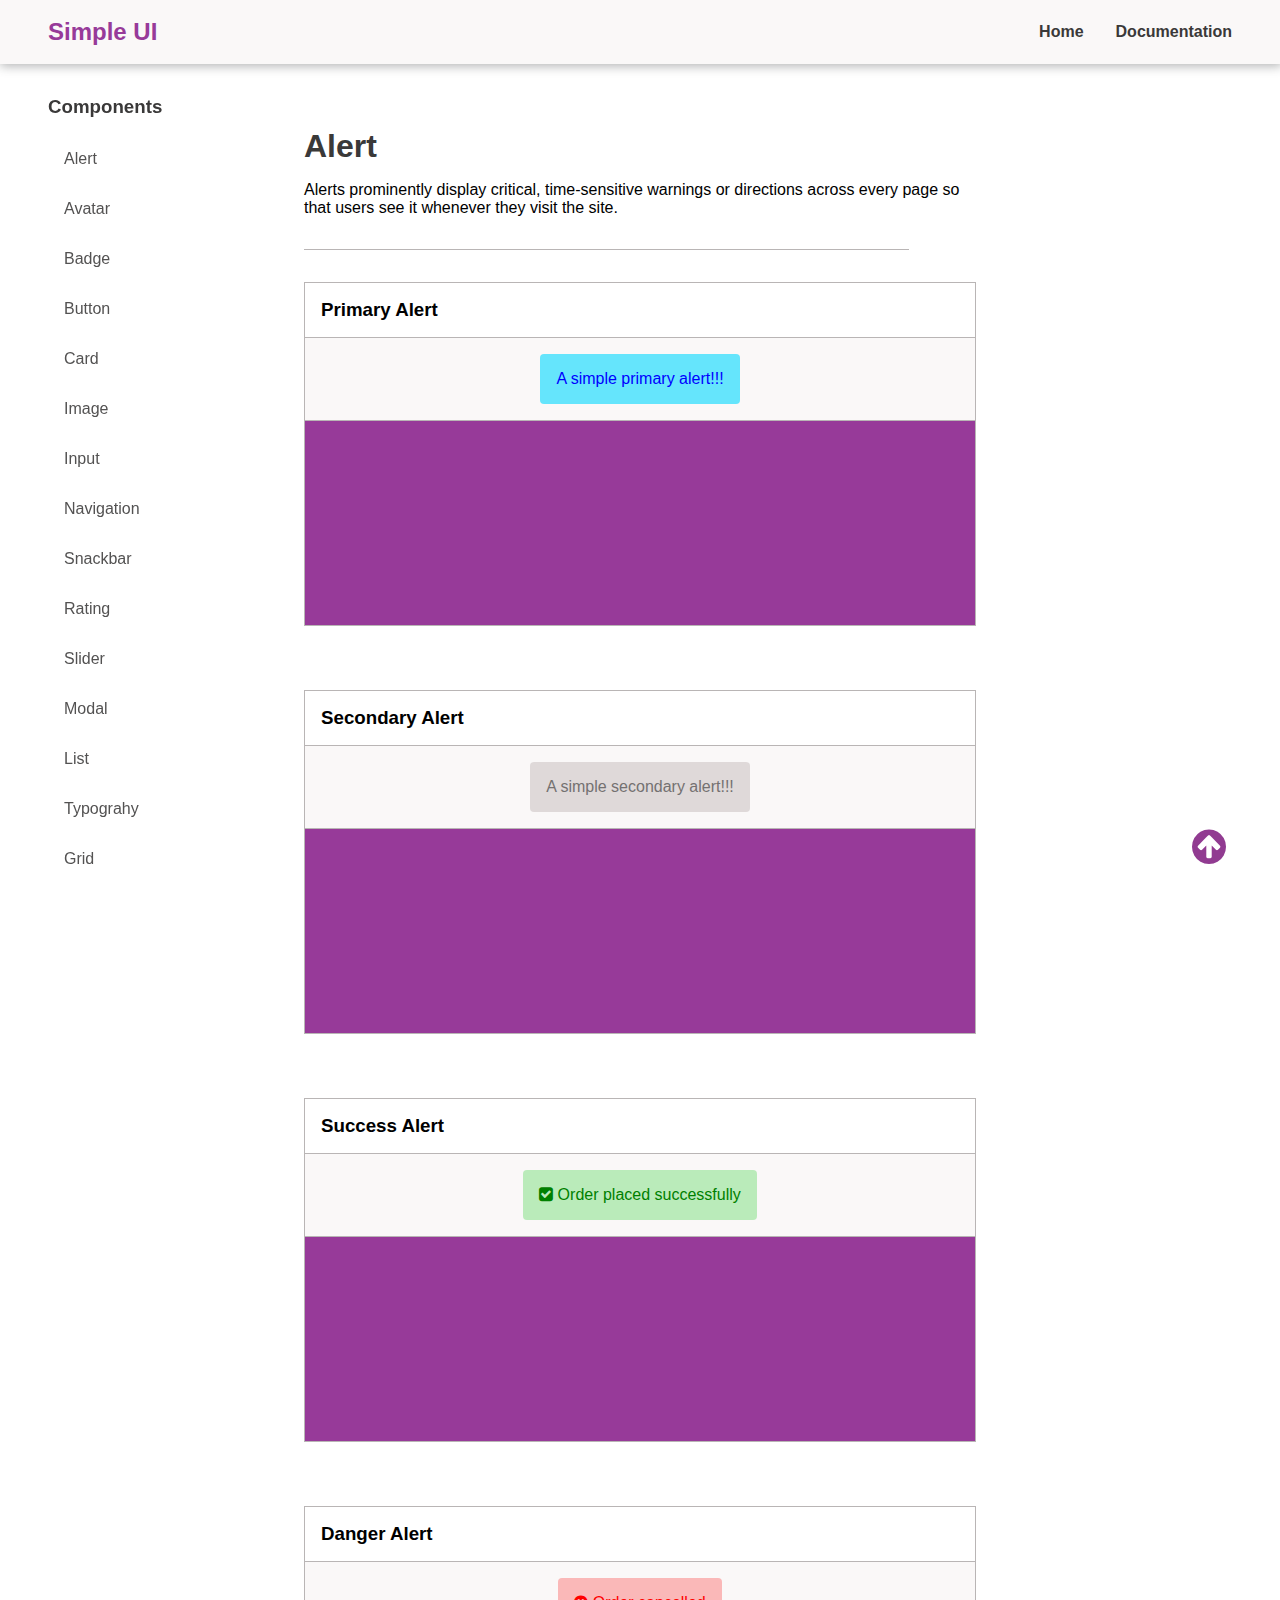
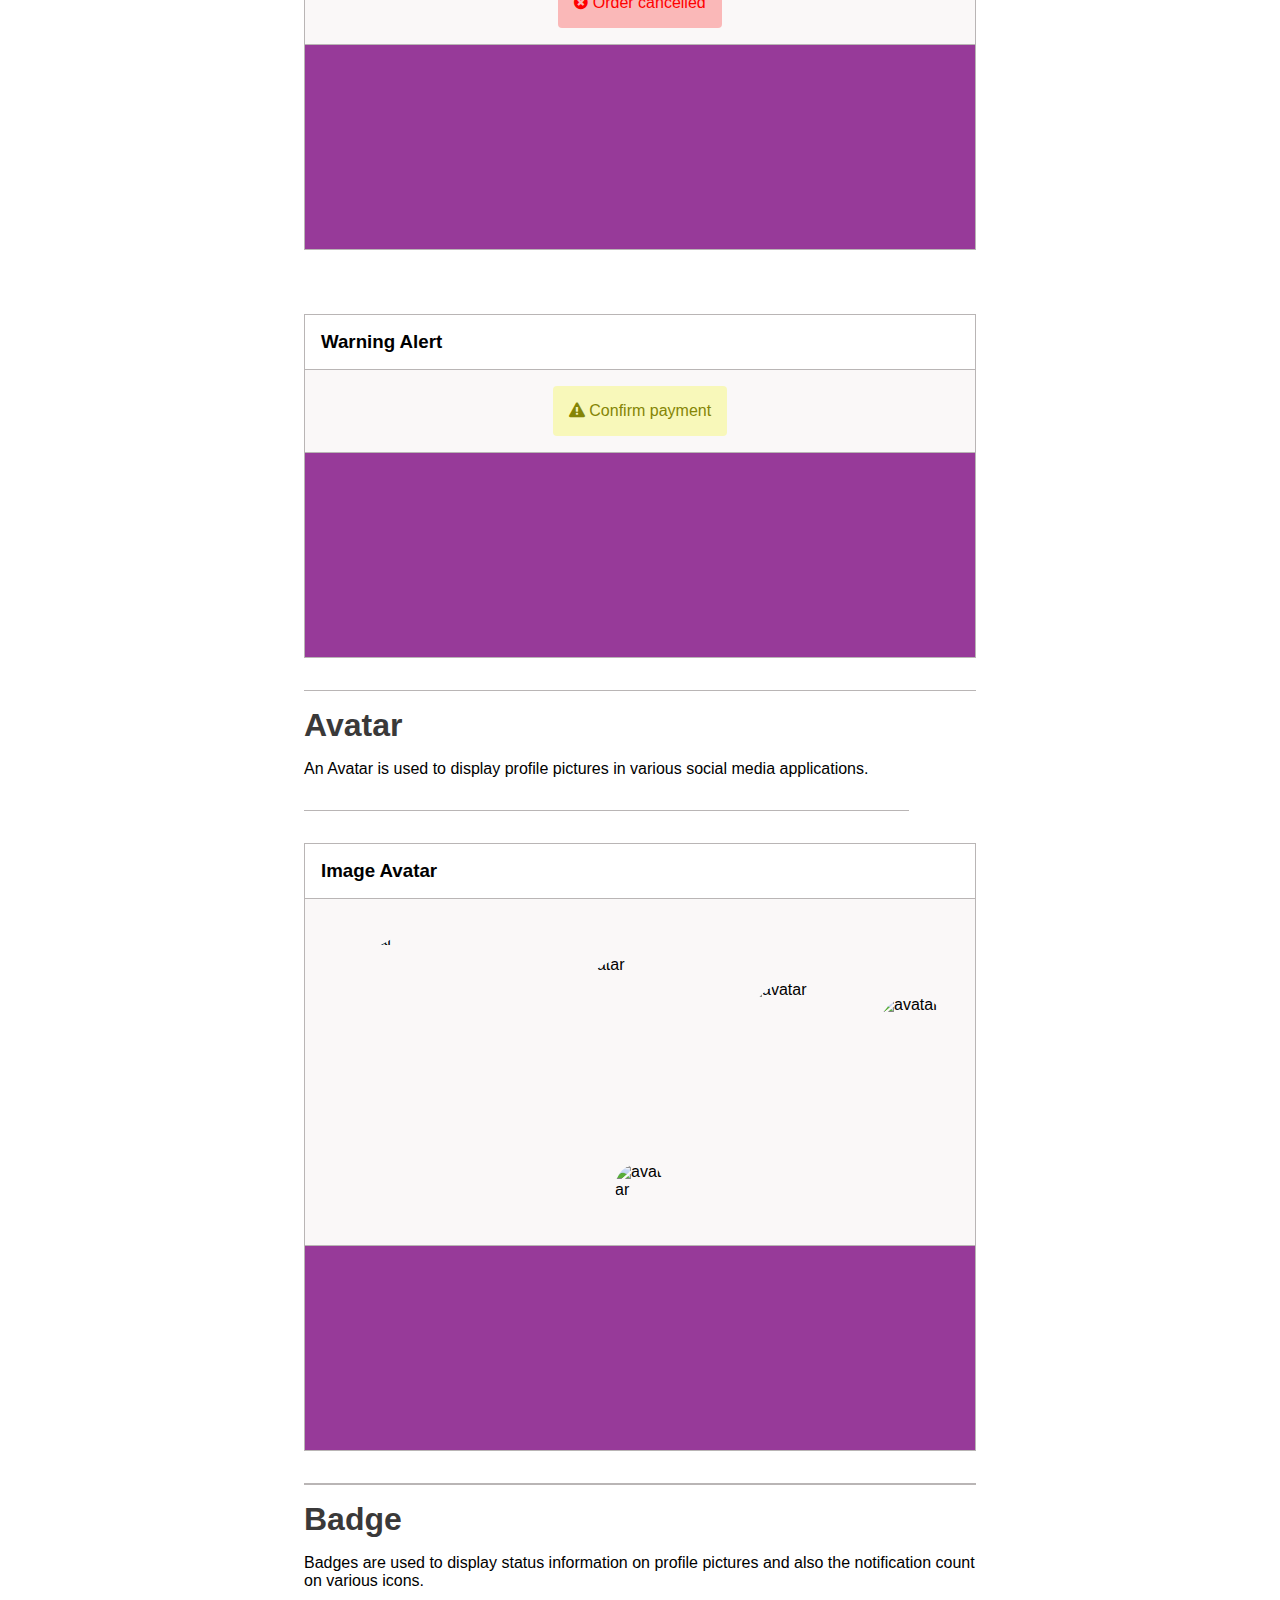
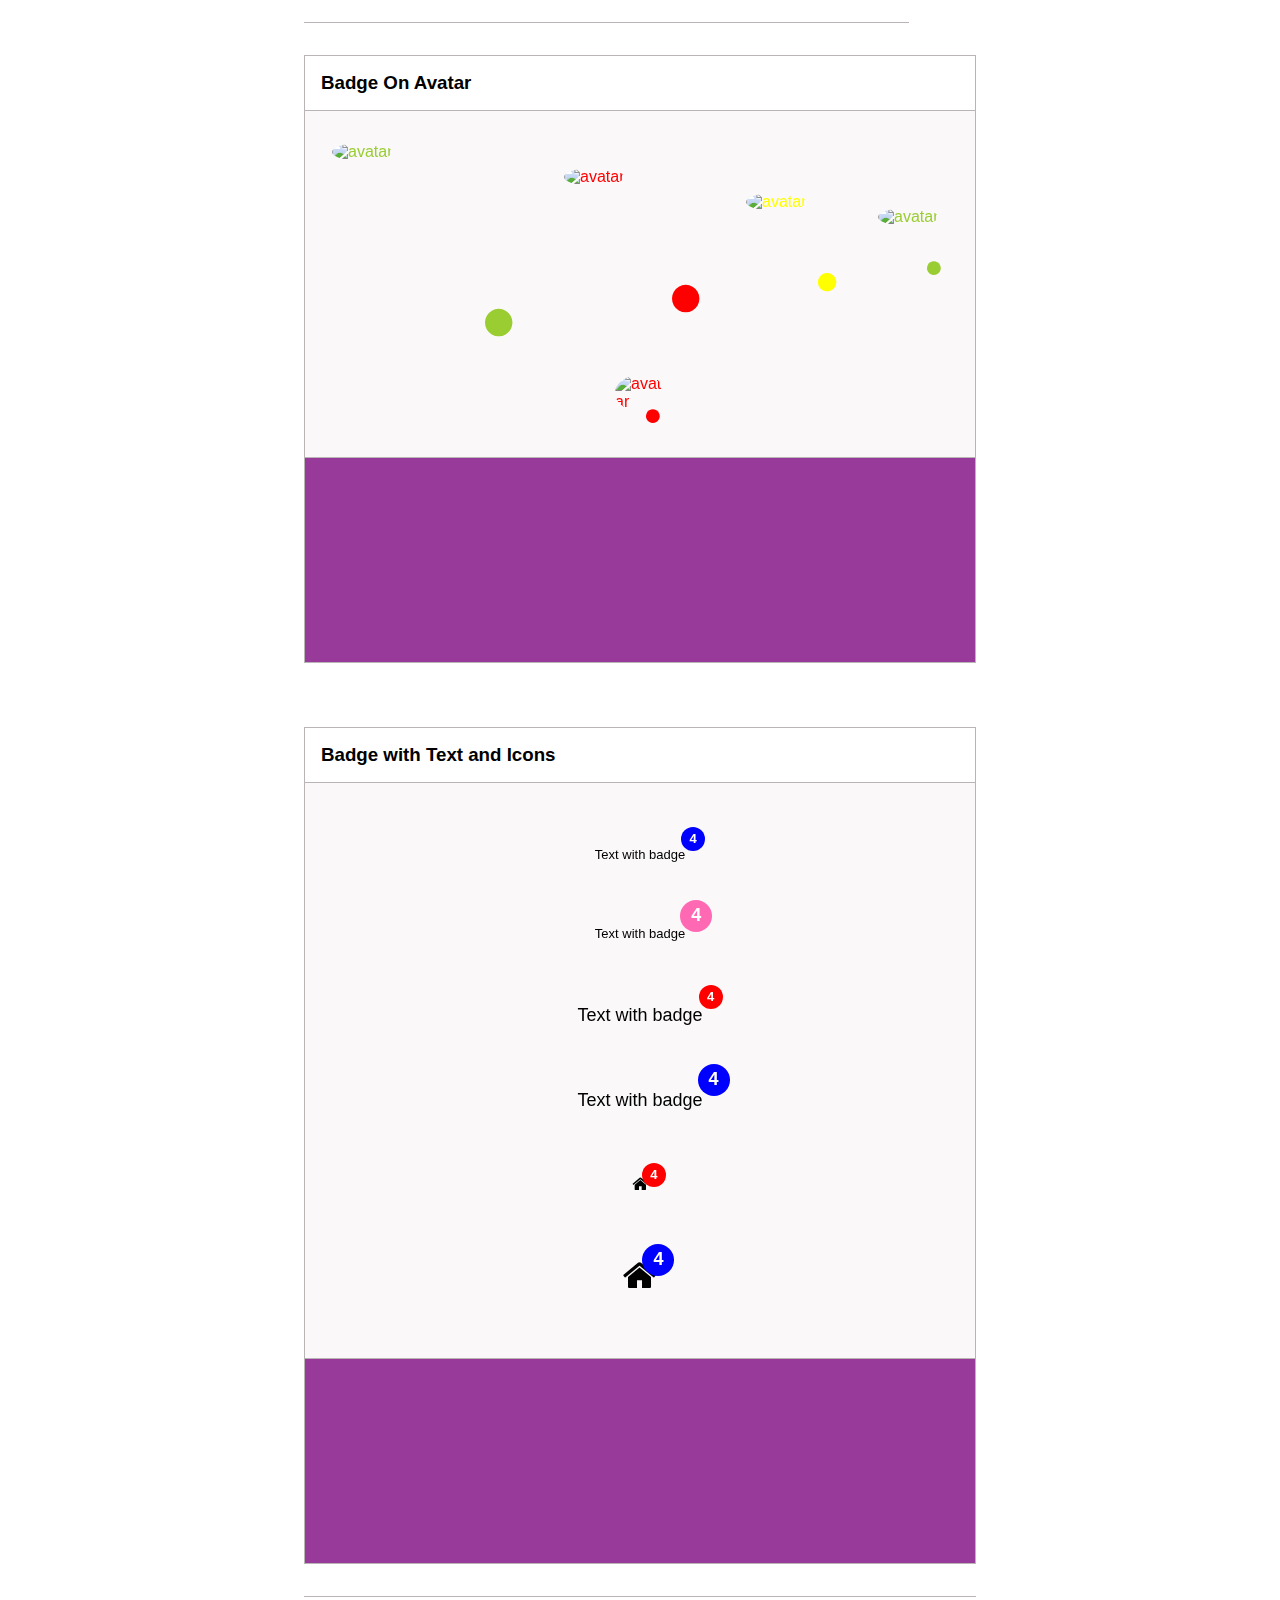
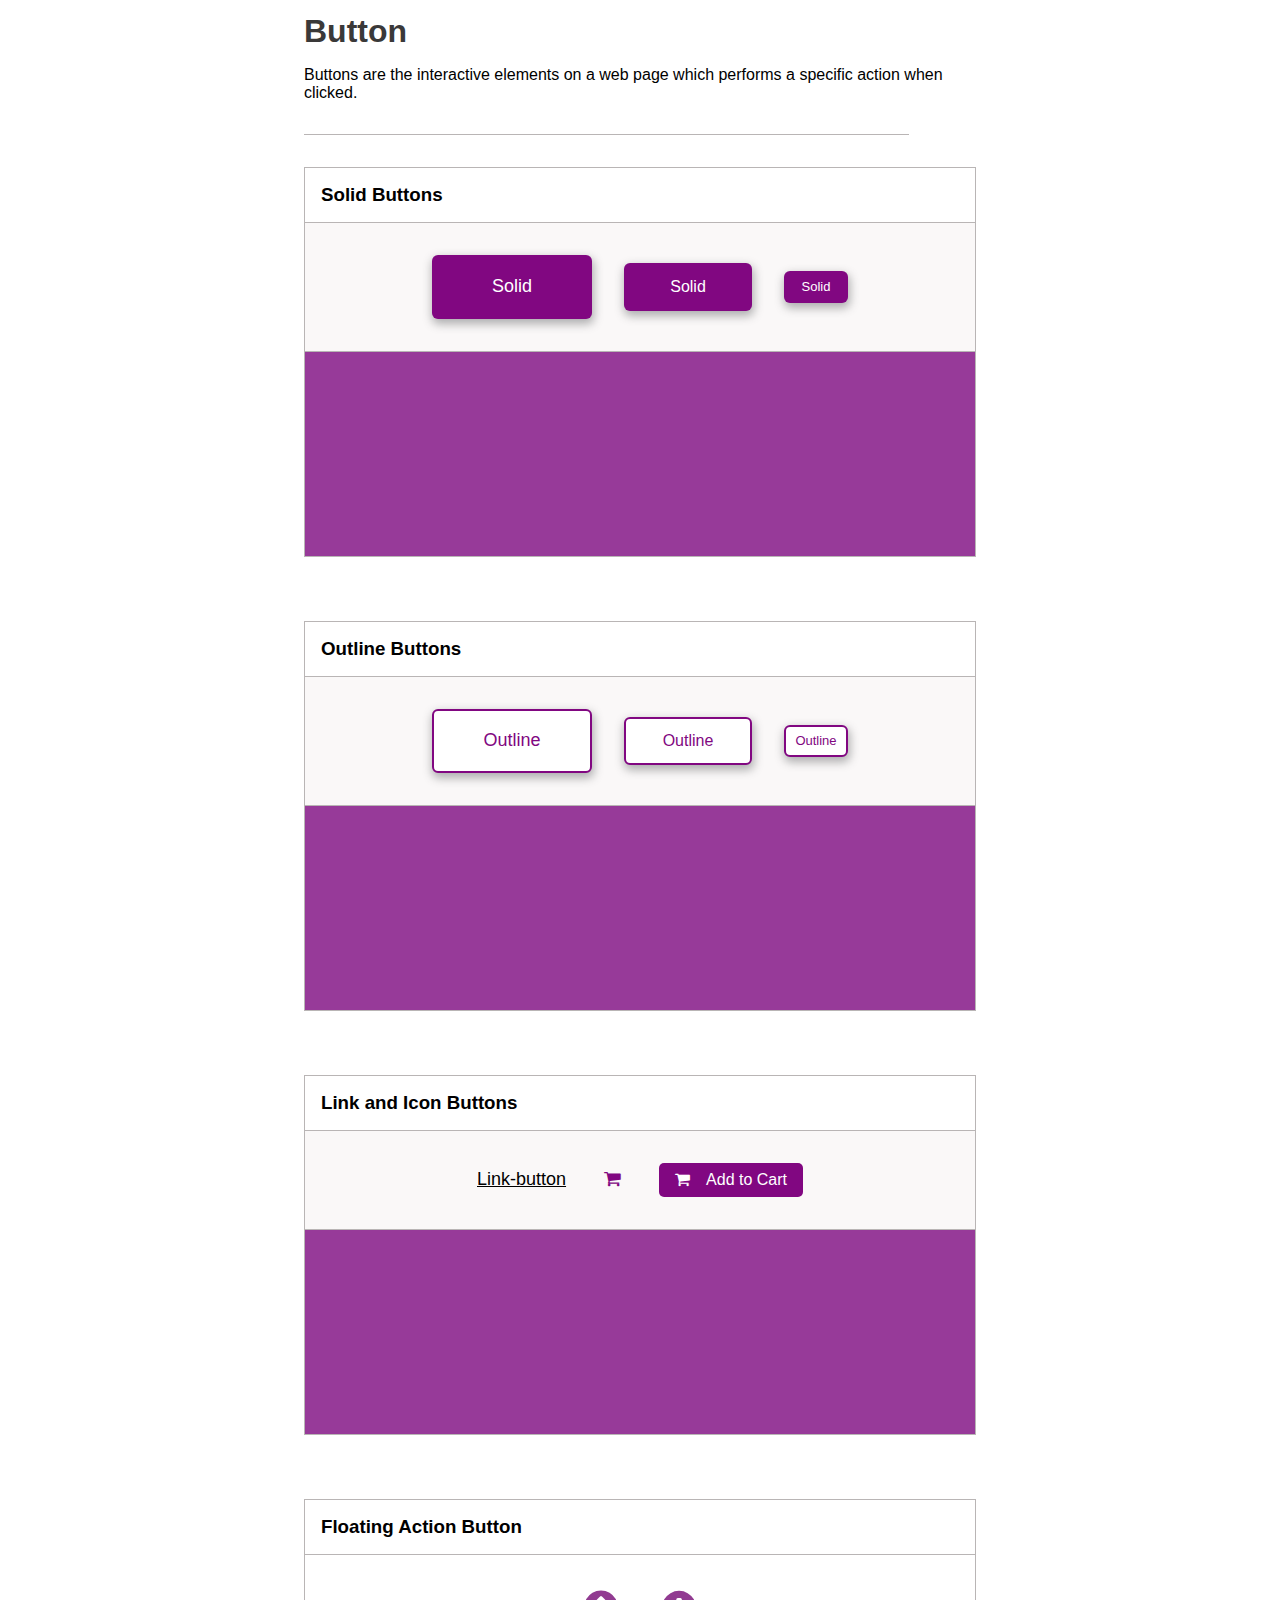
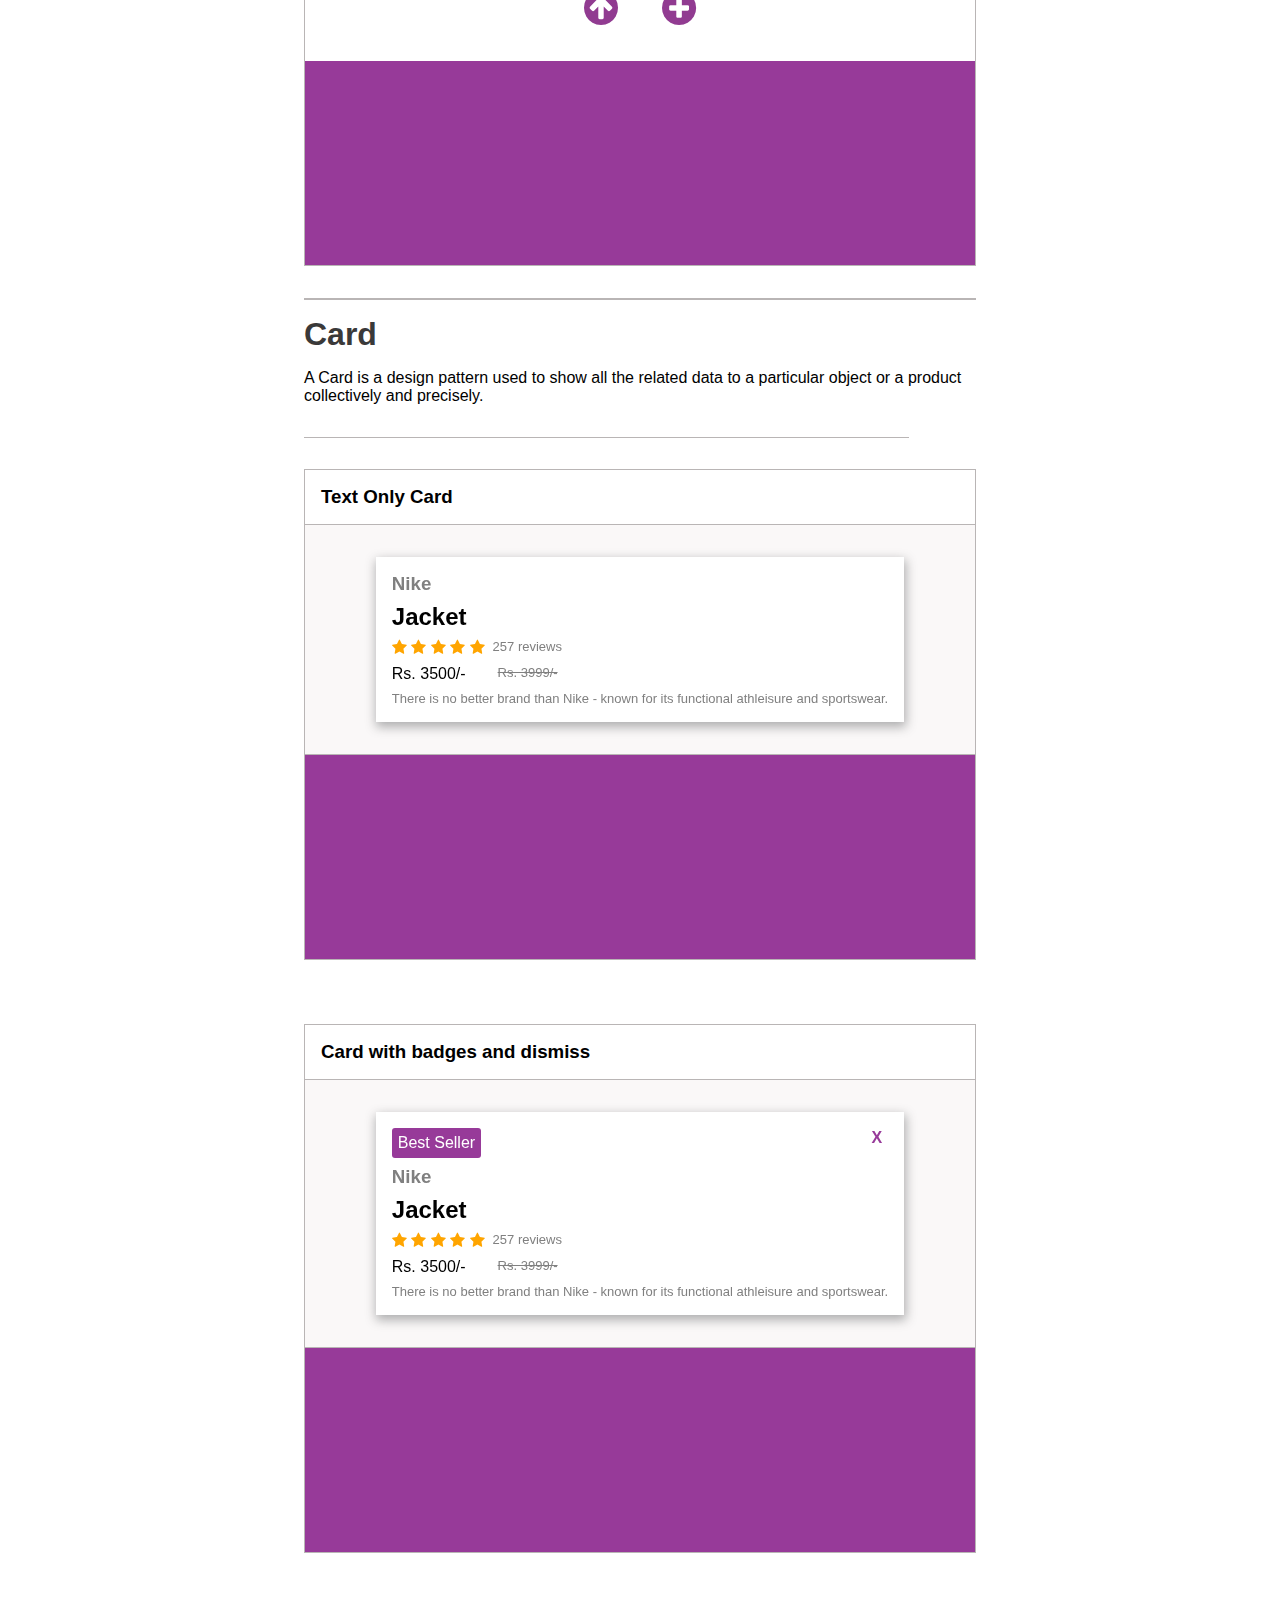
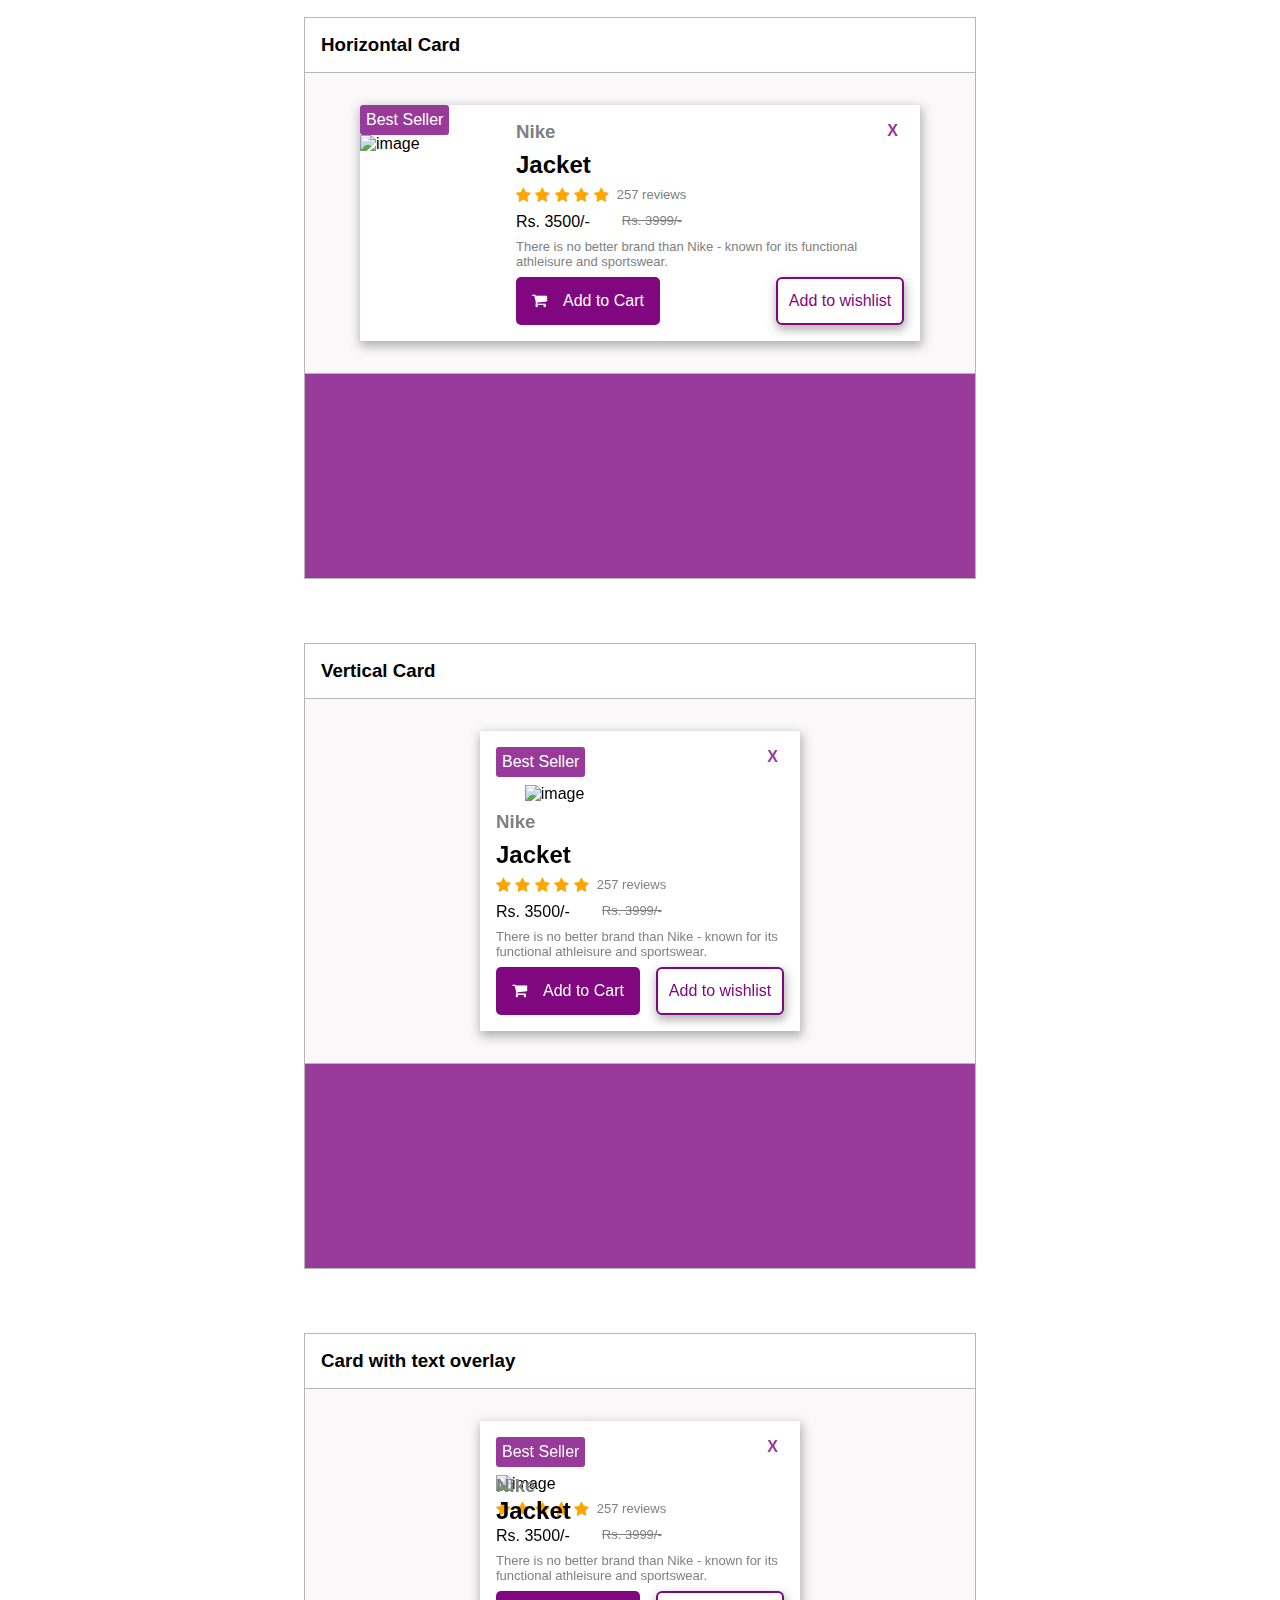
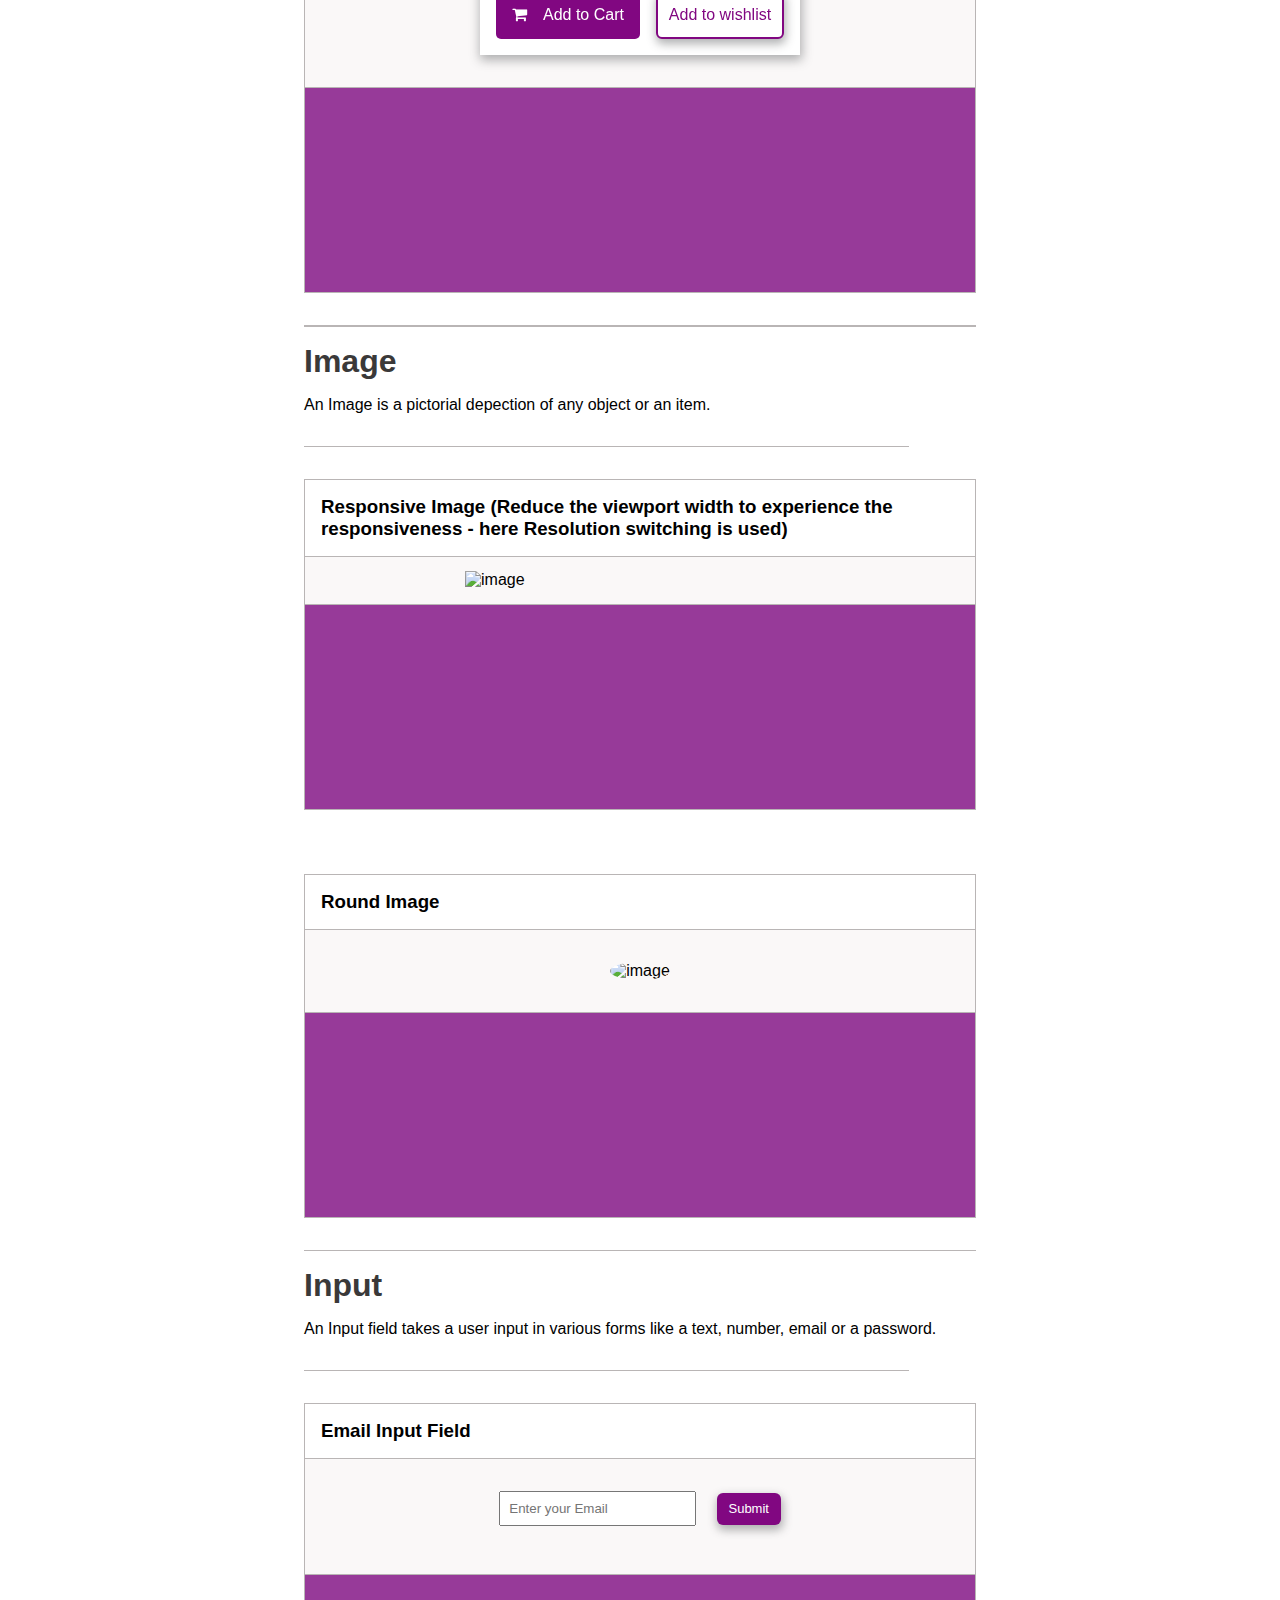
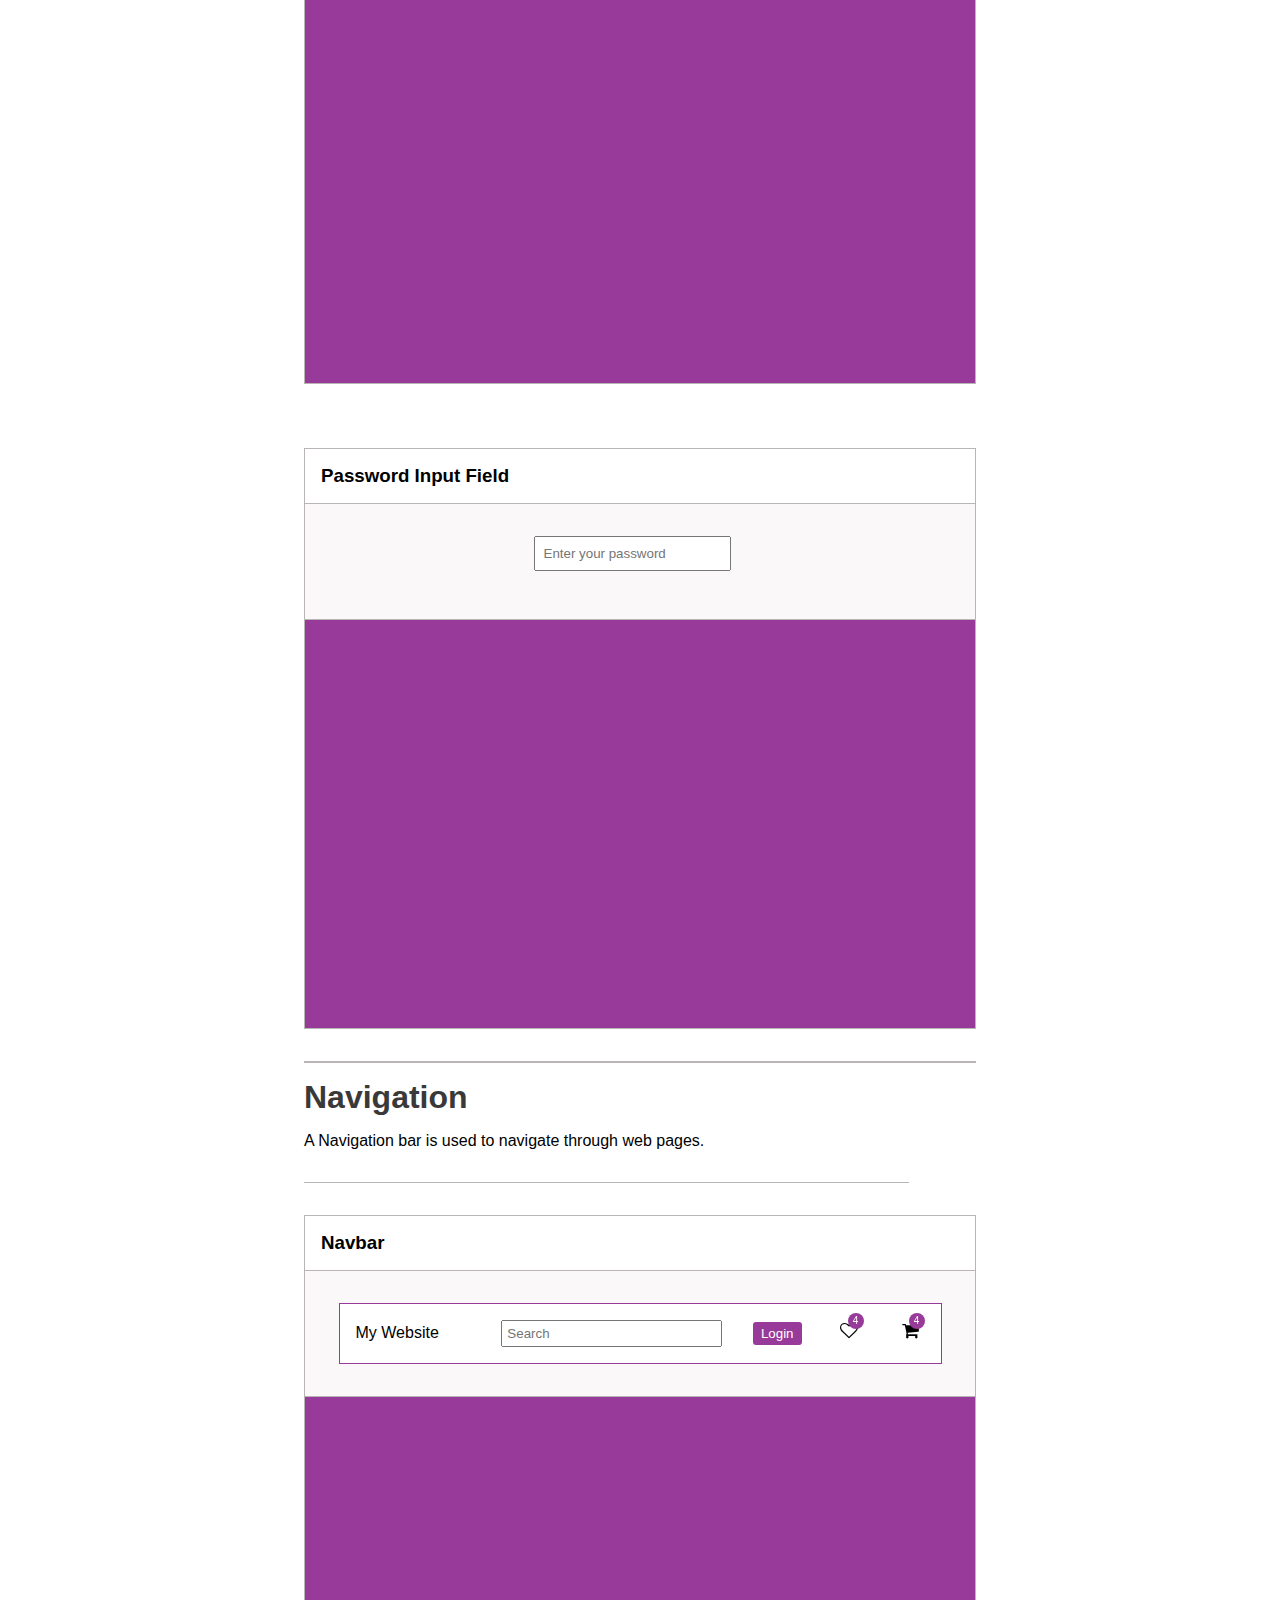
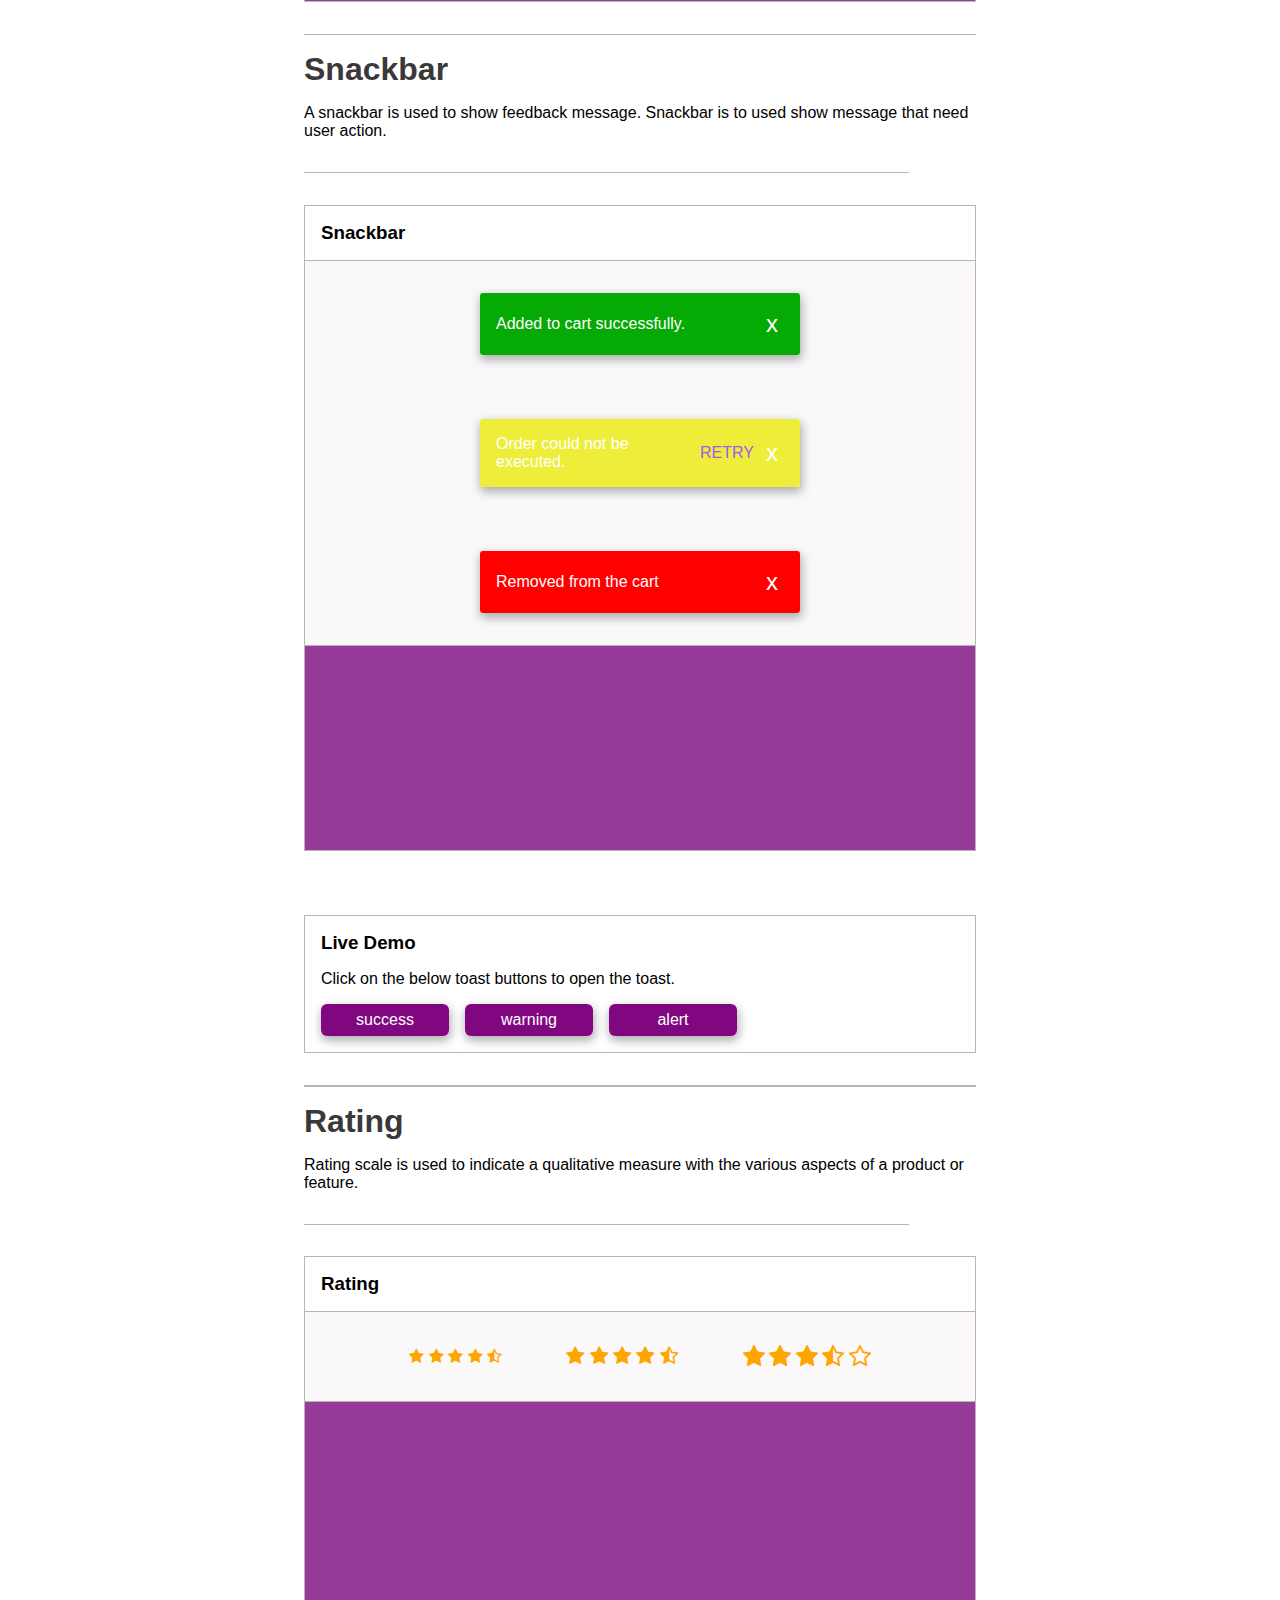
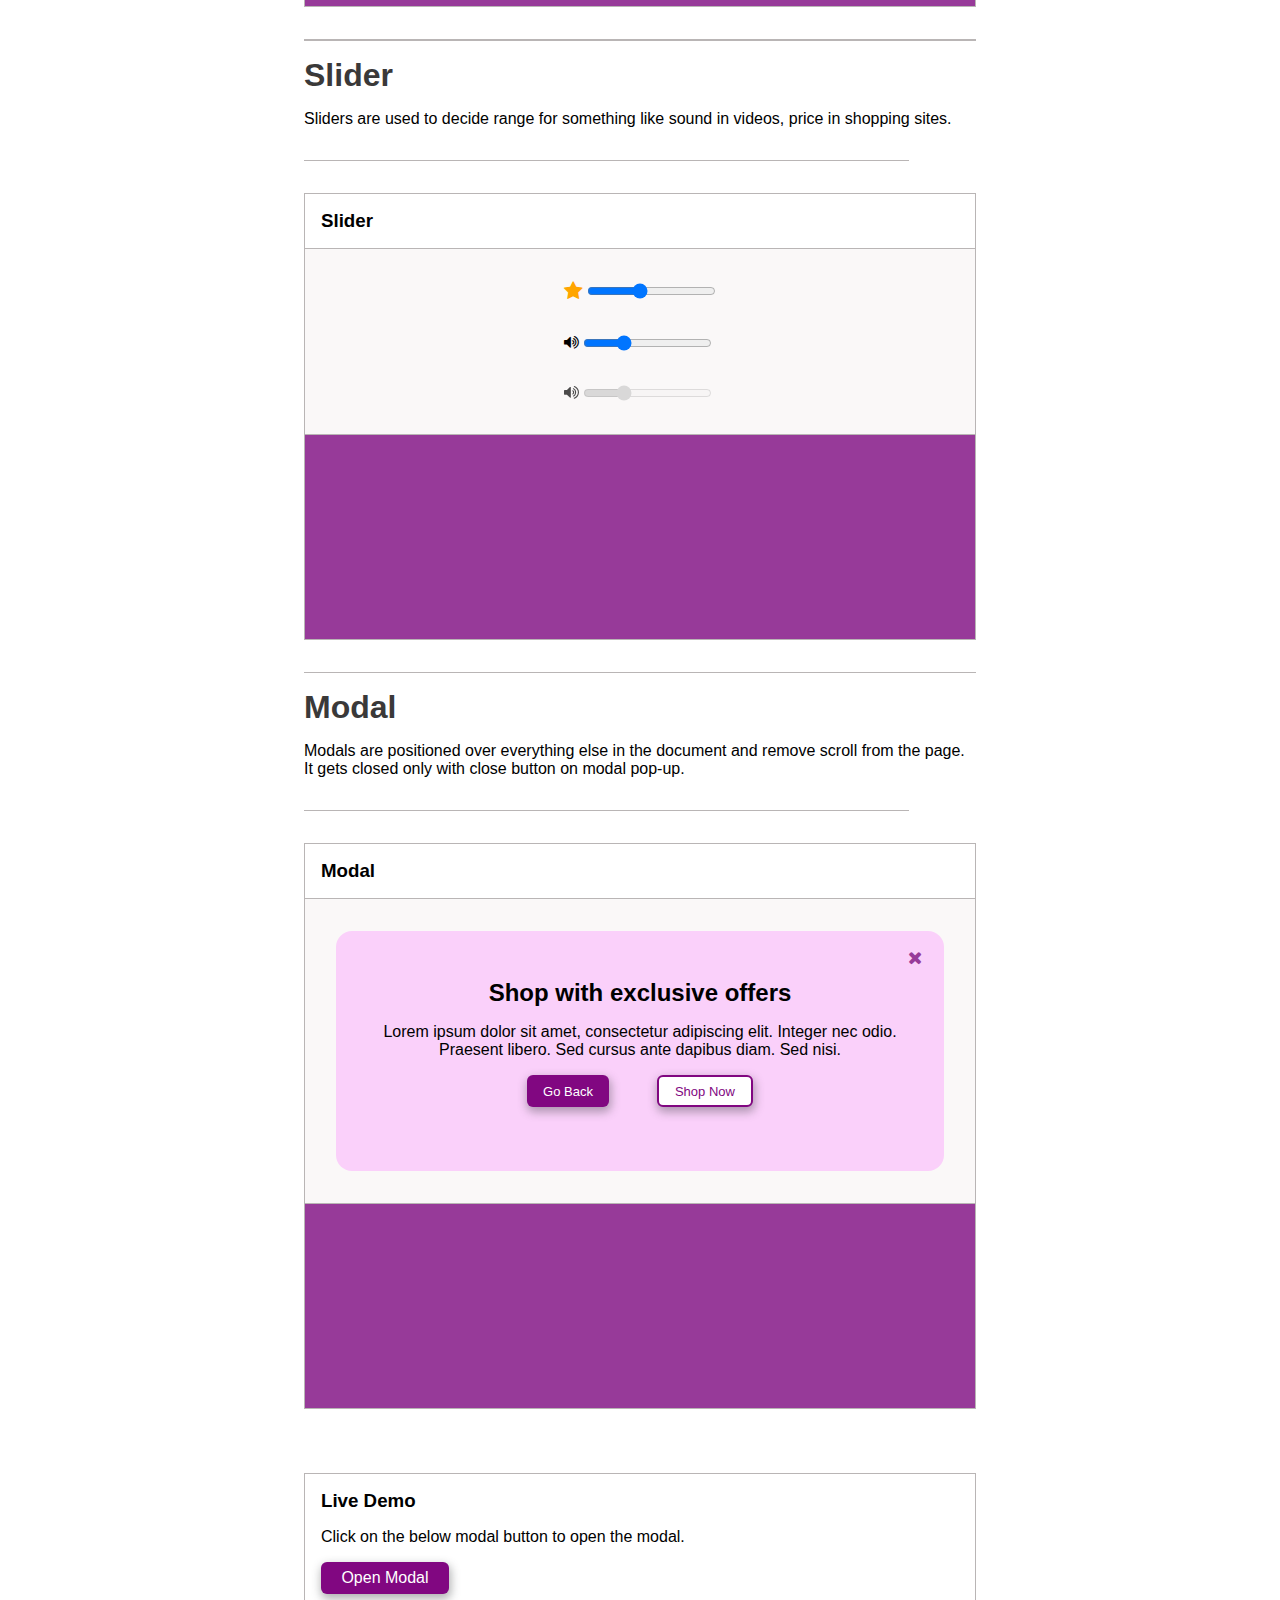
==== commit 3b5355b7: "faet : added live demo for modal and snackbar" ====
--- a/docs.html
+++ b/docs.html
@@ -781,22 +781,74 @@
                 <div class="break-intra"></div>
                 <div class="box">
                     <h3>Snackbar</h3>
-                    <div class="box-content-row">
+                    <div class="box-content-column">
                         <div class="snackbar-container">
-                            <article class="snackbar-article">
-                              <p>Order could not be placed. Retry in 5 seconds.</p>
+                            <div class="snackbar-success">
+                              <p class="snackbar-text">Added to cart successfully.</p>
+                              <button class="btn-sb btn-sb-close">x</button>
+                            </div>
+                        </div>
+                        <div class="snackbar-container">
+                            <div class="snackbar-warning">
+                              <p class="snackbar-text">Order could not be executed.</p>
                               <button class="btn-sb btn-sb-retry">retry</button>
                               <button class="btn-sb btn-sb-close">x</button>
-                            </article>
+                            </div>
+                        </div>
+                        <div class="snackbar-container">
+                            <div class="snackbar-alert">
+                              <p class="snackbar-text">Removed from the cart</p>
+                              <button class="btn-sb btn-sb-close">x</button>
+                            </div>
                         </div>
                     </div>
                     <div class="code-snippet"> 
                         <iframe class="code-snippet-iframe"
-                            src="https://carbon.now.sh/embed?bg=rgba%28151%2C58%2C153%2C1%29&t=seti&wt=none&l=htmlmixed&width=680&ds=true&dsyoff=20px&dsblur=68px&wc=true&wa=true&pv=56px&ph=56px&ln=false&fl=1&fm=Hack&fs=14px&lh=133%25&si=false&es=2x&wm=false&code=%253Carticle%2520class%253D%2522snackbar-article%2522%253E%250A%2520%2520%253Cp%253EOrder%2520could%2520not%2520be%2520placed.%250A%2520%2520%2520%2520Retry%2520in%25205%2520seconds.%253C%252Fp%253E%250A%2520%2520%253Cbutton%2520class%253D%2522btn-sb%2520btn-sb-retry%2522%253E%250A%2520%2520%2520%2520retry%253C%252Fbutton%253E%250A%2520%2520%253Cbutton%2520class%253D%2522btn-sb%2520btn-sb-close%2522%253E%250A%2520%2520%2520%2520x%253C%252Fbutton%253E%250A%253C%252Farticle%253E"
-                            sandbox="allow-scripts allow-same-origin">
-                        </iframe>
-                    </div>
-                </div>
+                            src="https://carbon.now.sh/embed?bg=rgba%28151%2C58%2C153%2C1%29&t=seti&wt=none&l=htmlmixed&width=680&ds=true&dsyoff=20px&dsblur=68px&wc=true&wa=true&pv=56px&ph=56px&ln=false&fl=1&fm=Hack&fs=14px&lh=133%25&si=false&es=2x&wm=false&code=%253Cdiv%2520class%253D%2522snackbar-container%2522%253E%250A%2520%2520%253Cdiv%2520class%253D%2522snackbar-success%2522%253E%250A%2520%2520%2520%2520%253Cp%2520class%253D%2522snackbar-text%2522%253EAdded%2520to%2520cart%2520successfully.%253C%252Fp%253E%250A%2520%2520%2520%2520%253Cbutton%2520class%253D%2522btn-sb%2520btn-sb-close%2522%253Ex%253C%252Fbutton%253E%250A%2520%2520%253C%252Fdiv%253E%250A%253C%252Fdiv%253E%250A%250A%253Cdiv%2520class%253D%2522snackbar-container%2522%253E%250A%2520%2520%253Cdiv%2520class%253D%2522snackbar-warning%2522%253E%250A%2520%2520%2520%2520%253Cp%2520class%253D%2522snackbar-text%2522%253EOrder%2520could%2520not%2520be%2520executed.%253C%252Fp%253E%250A%2520%2520%2520%2520%253Cbutton%2520class%253D%2522btn-sb%2520btn-sb-retry%2522%253Eretry%253C%252Fbutton%253E%250A%2520%2520%2520%2520%253Cbutton%2520class%253D%2522btn-sb%2520btn-sb-close%2522%253Ex%253C%252Fbutton%253E%250A%2520%2520%253C%252Fdiv%253E%250A%253C%252Fdiv%253E%250A%250A%253Cdiv%2520class%253D%2522snackbar-container%2522%253E%250A%2520%2520%253Cdiv%2520class%253D%2522snackbar-alert%2522%253E%250A%2520%2520%2520%2520%253Cp%2520class%253D%2522snackbar-text%2522%253ERemoved%2520from%2520the%2520cart%253C%252Fp%253E%250A%2520%2520%2520%2520%253Cbutton%2520class%253D%2522btn-sb%2520btn-sb-close%2522%253Ex%253C%252Fbutton%253E%250A%2520%2520%253C%252Fdiv%253E%250A%253C%252Fdiv%253E"
+                            sandbox="allow-scripts allow-same-origin">
+                        </iframe>
+                    </div>
+                </div>
+
+                <!-- Live demo -->
+                <div class="live-demo">
+                    <h3>Live Demo</h3>
+                    <p>Click on the below toast buttons to open the toast.</p>
+                    <div class="demo-btn-container">
+                        <button class="btn-solid btn-medium" id="toast-success-btn">success</button>
+                        <button class="btn-solid btn-medium" id="toast-warning-btn">warning</button>
+                        <button class="btn-solid btn-medium" id="toast-alert-btn">alert</button>
+                    </div>
+
+                    <div class="show-success-toast toast-right">
+                        <div class="snackbar-container">
+                            <div class="snackbar-success">
+                            <p class="snackbar-text">Added to cart successfully.</p>
+                            <button class="btn-sb btn-sb-close close-success-toast">x</button>
+                            </div>
+                        </div>
+                    </div>
+
+                    <div class="show-warning-toast toast-left">
+                        <div class="snackbar-container">
+                            <div class="snackbar-warning">
+                            <p class="snackbar-text">Order could not be executed.</p>
+                            <button class="btn-sb btn-sb-retry">retry</button>
+                            <button class="btn-sb btn-sb-close close-warning-toast">x</button>
+                            </div>
+                        </div>
+                    </div>
+
+                    <div class="show-alert-toast toast-right">
+                        <div class="snackbar-container">
+                            <div class="snackbar-alert">
+                            <p class="snackbar-text">Removed from the cart</p>
+                            <button class="btn-sb btn-sb-close close-alert-toast">x</button>
+                            </div>
+                        </div>
+                    </div>
+                </div>
+
                 <div class="break-inter"></div>
             </div>
 
@@ -892,8 +944,8 @@
                     <div class="box-content-row">
                         <div class="modal-container">
                             <div class="modal">
-                                <h4>Shop with exclusive offers</h4>
-                                <p>Lorem ipsum dolor sit amet, consectetur adipiscing elit. Integer nec odio. Praesent libero. Sed cursus ante dapibus diam. Sed nisi. </p>
+                                <h4 class="modal-heading">Shop with exclusive offers</h4>
+                                <p class="modal-text">Lorem ipsum dolor sit amet, consectetur adipiscing elit. Integer nec odio. Praesent libero. Sed cursus ante dapibus diam. Sed nisi. </p>
                                 <div class="modal-btn-container">
                                     <button class="btn-solid btn-small modal-btn">Go Back</button>
                                     <button class="btn-outline btn-small modal-btn">Shop Now</button>
@@ -909,9 +961,26 @@
                         </iframe>
                     </div>
                 </div>
-                <div class="break-inter"></div>
-            </div>
-
+              
+                <!-- Live demo -->
+                <div class="live-demo">
+                    <h3>Live Demo</h3>
+                    <p>Click on the below modal button to open the modal.</p>
+                    <button class="btn-solid btn-medium" id="modal-demo-btn">Open Modal</button>
+                    <div class="show-modal modal-center">
+                        <div class="modal-demo">
+                            <h4 class="modal-heading">Shop with exclusive offers</h4>
+                            <p class="modal-text">Lorem ipsum dolor sit amet, consectetur adipiscing elit. Integer nec odio. Praesent libero. Sed cursus ante dapibus diam. Sed nisi. </p>
+                            <div class="modal-btn-container">
+                                <button class="btn-solid btn-small modal-btn">Go Back</button>
+                                <button class="btn-outline btn-small modal-btn">Shop Now</button>
+                            </div>
+                            <button class="modal-close-btn modal-demo-btn-close"><i class="fa fa-times" aria-hidden="true"></i></button>
+                        </div>
+                    </div>
+                </div>
+                <div class="break-inter"></div>
+            </div>
             
             <!-- List -->
 
--- a/docs.css
+++ b/docs.css
@@ -1,4 +1,3 @@
-@import url("/Components/alert.css");
 @import url("Components/components.css");
 @import url("Components/alert.css");
 @import url("Components/avatar.css");
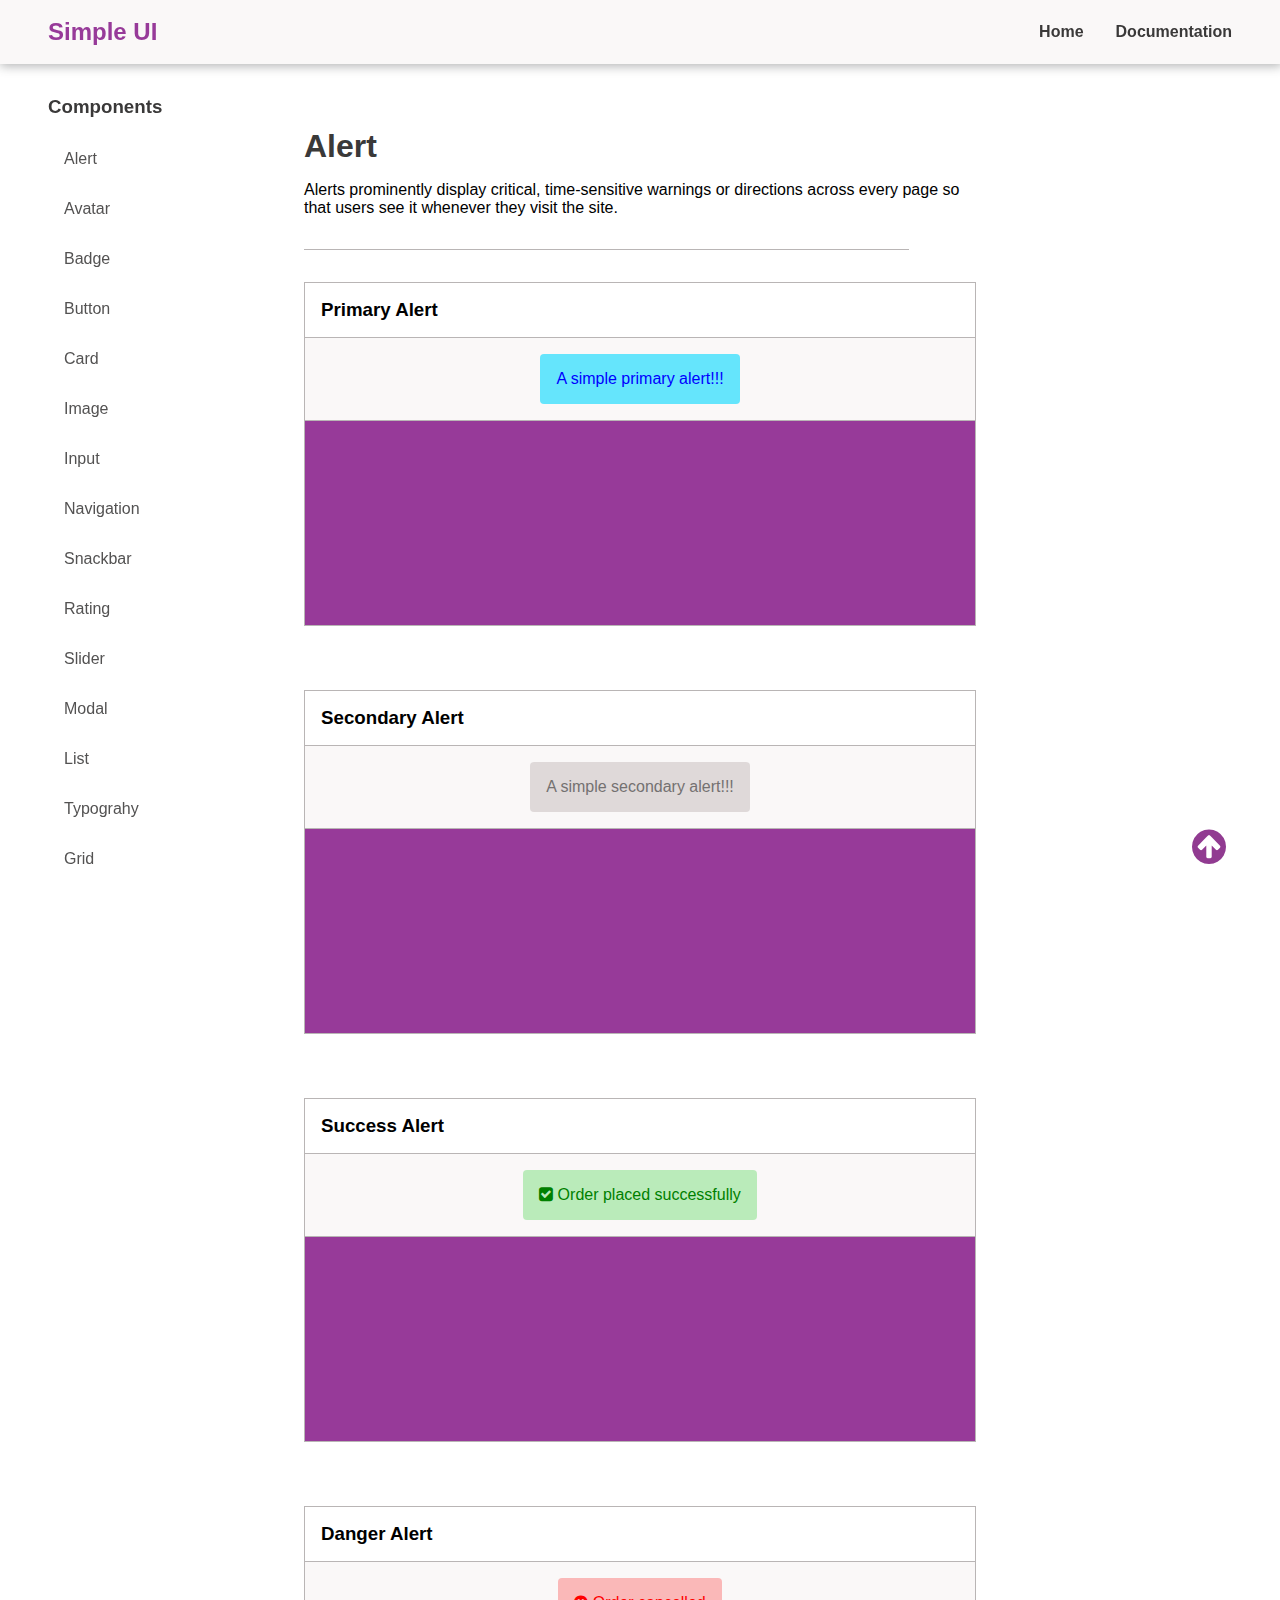
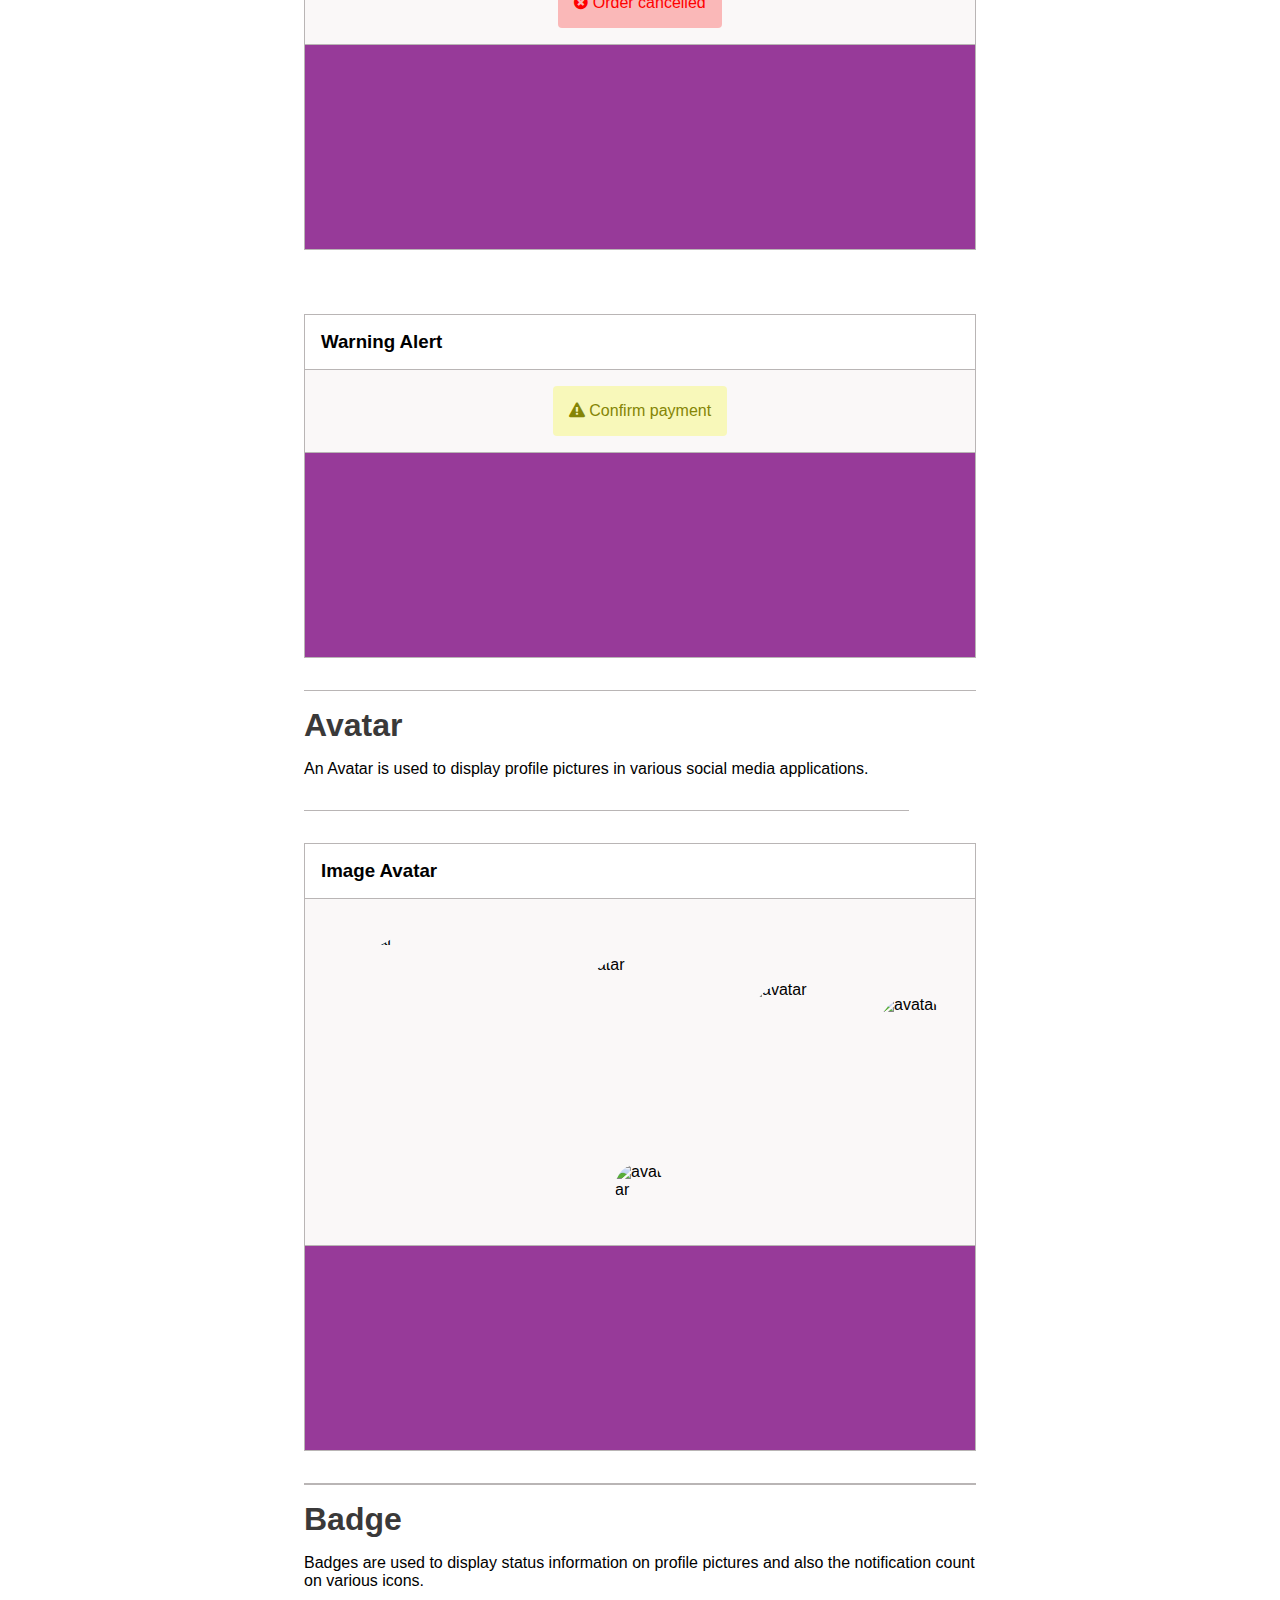
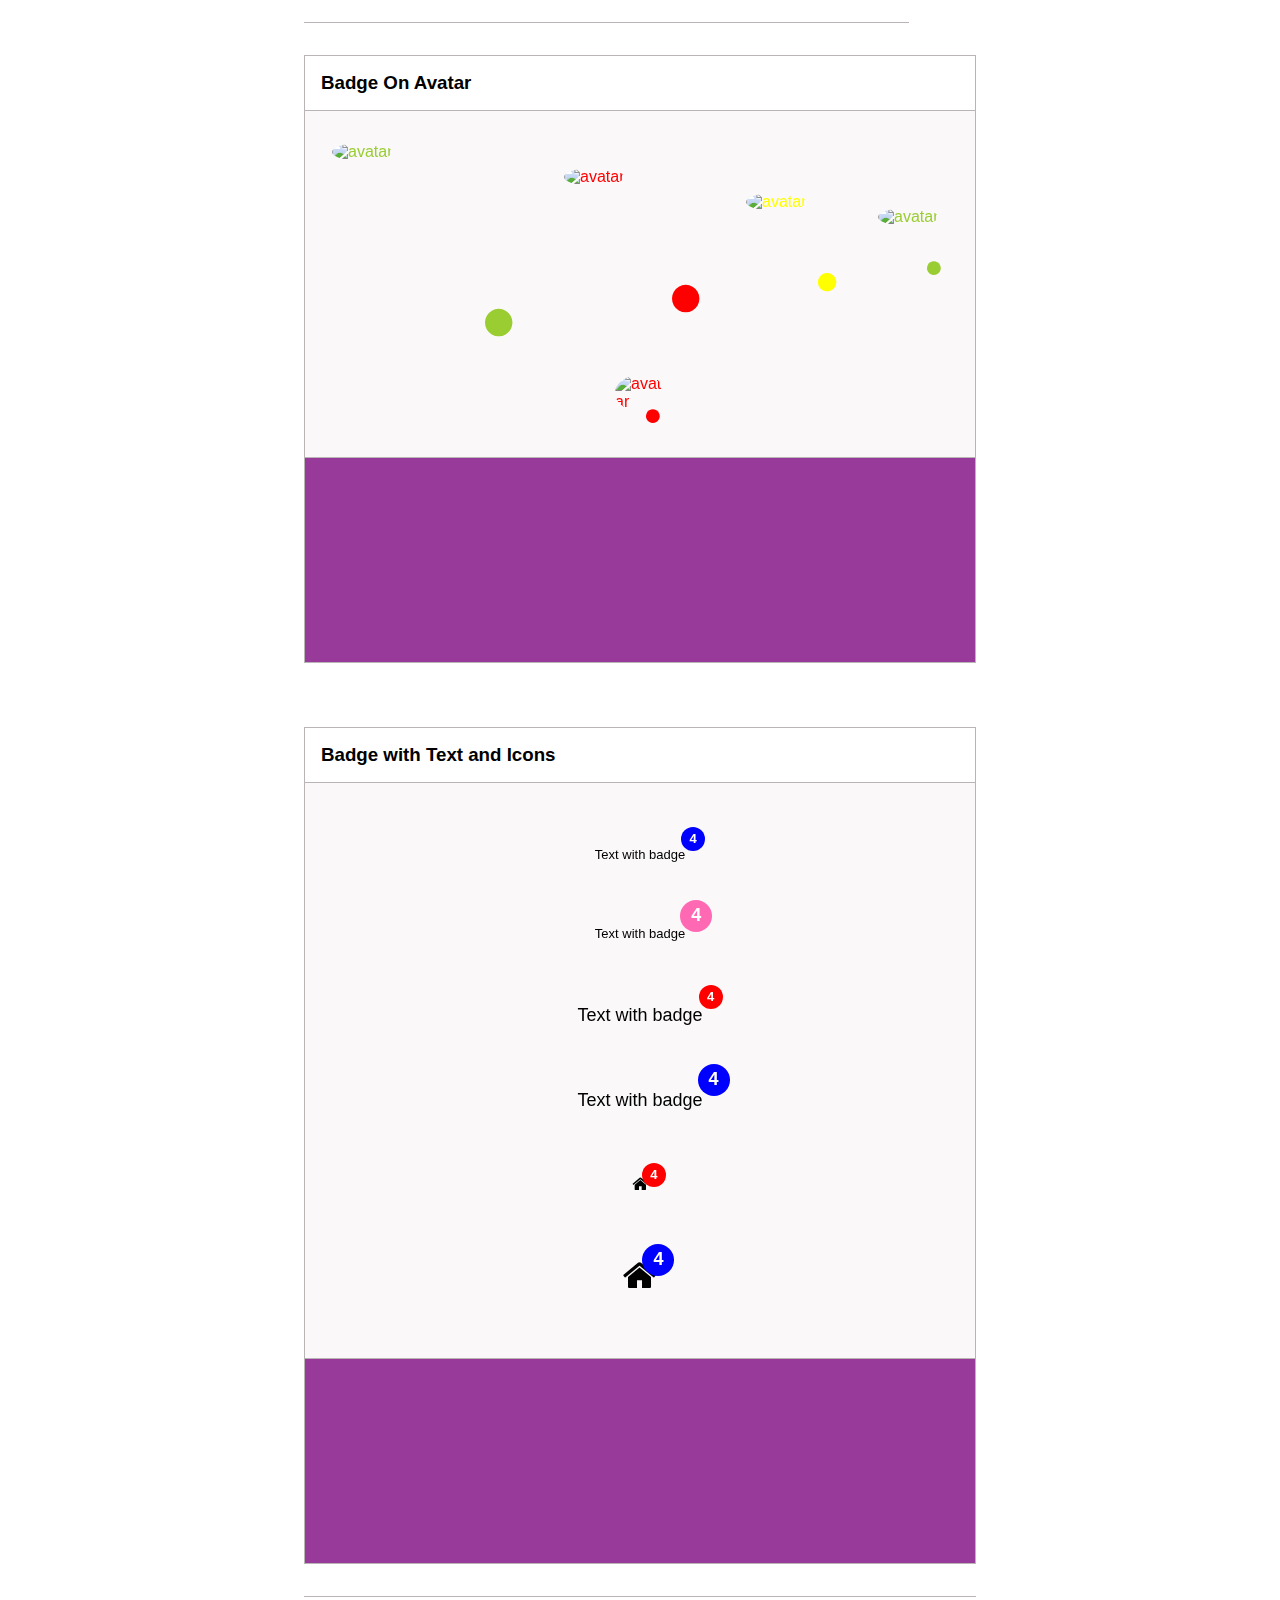
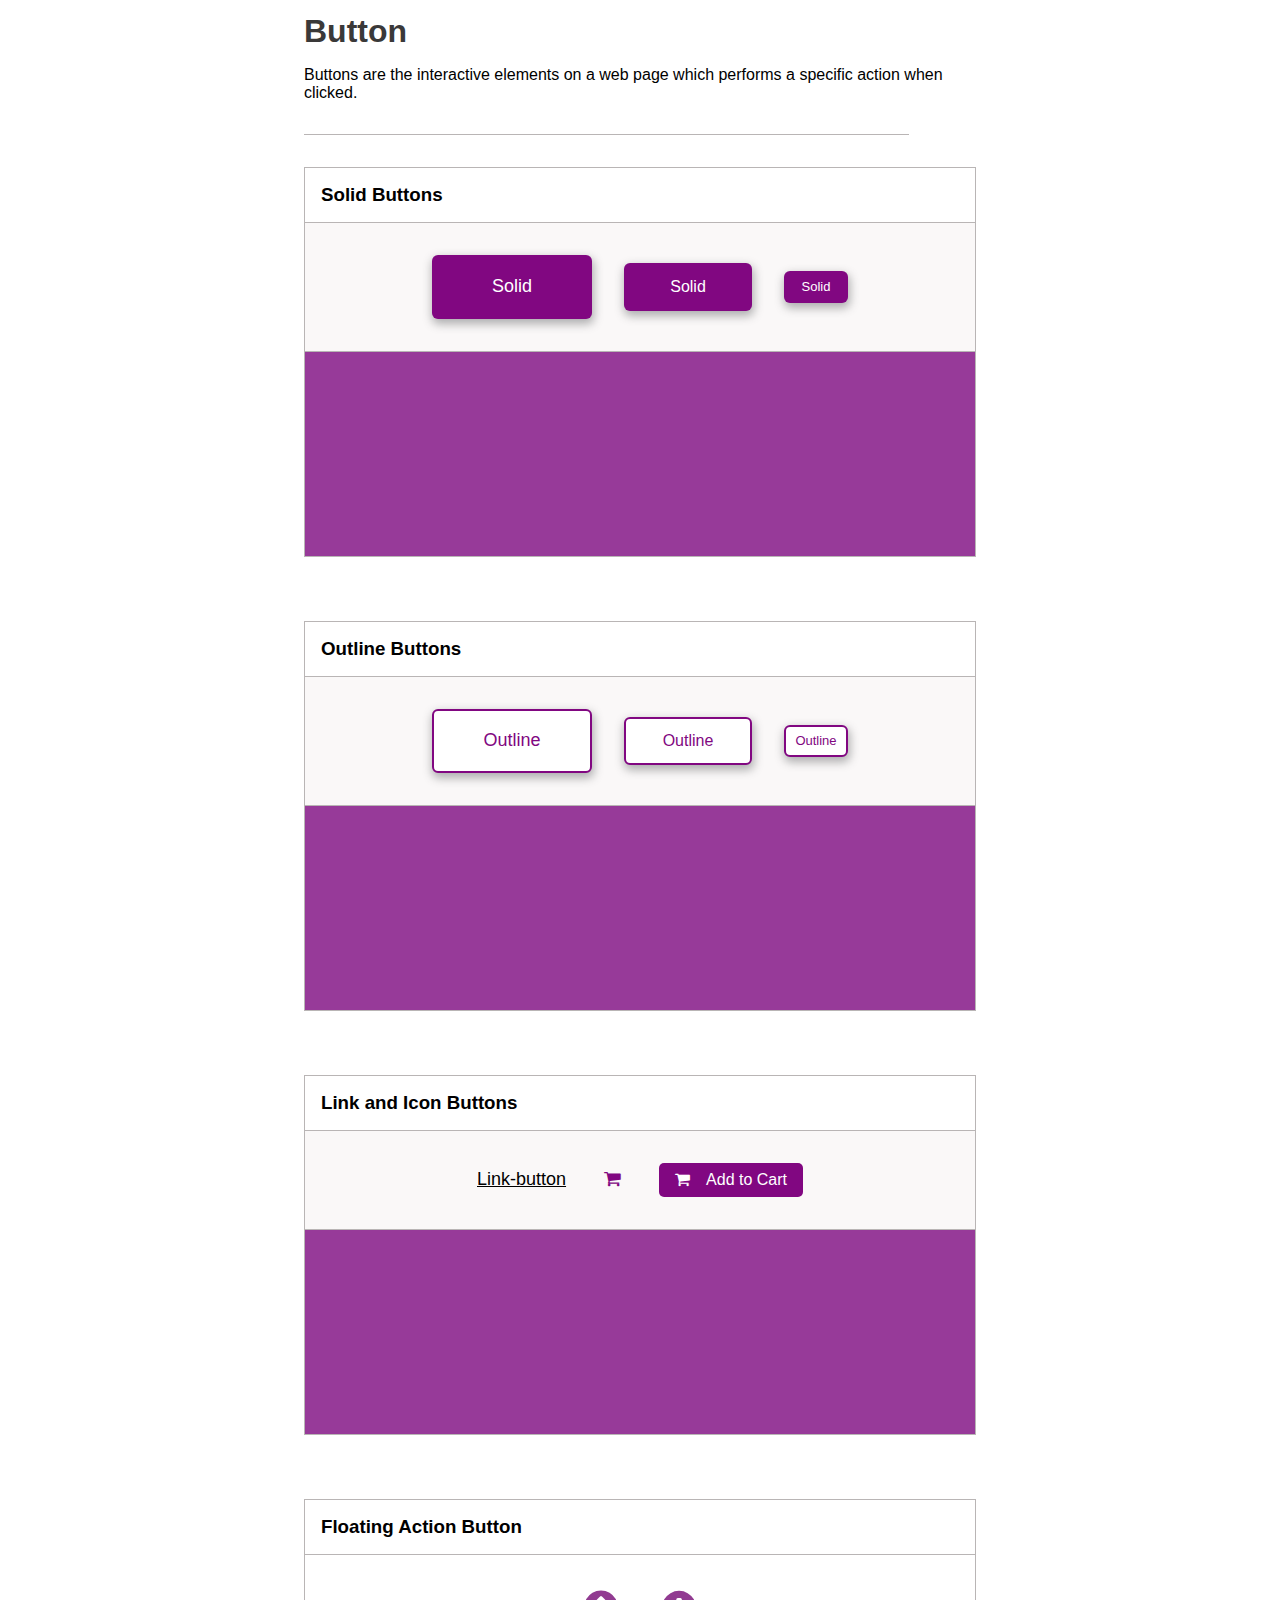
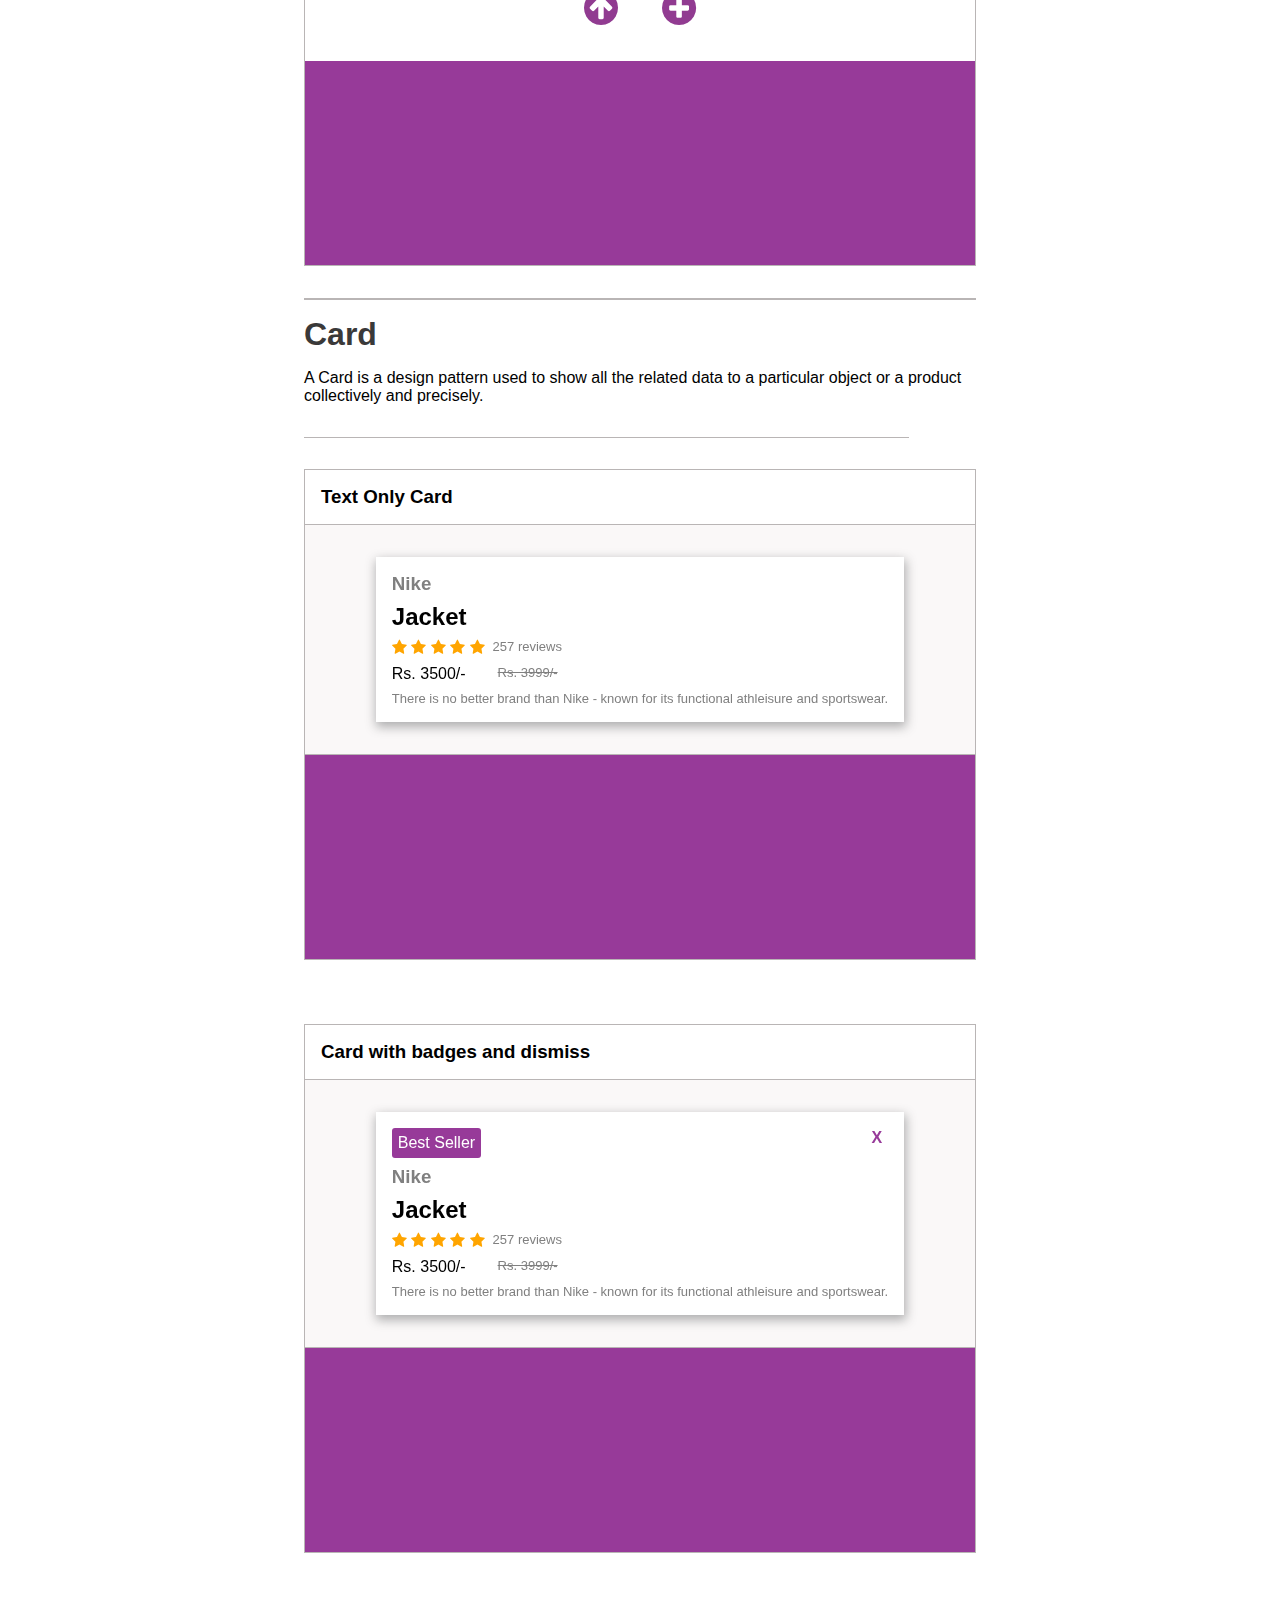
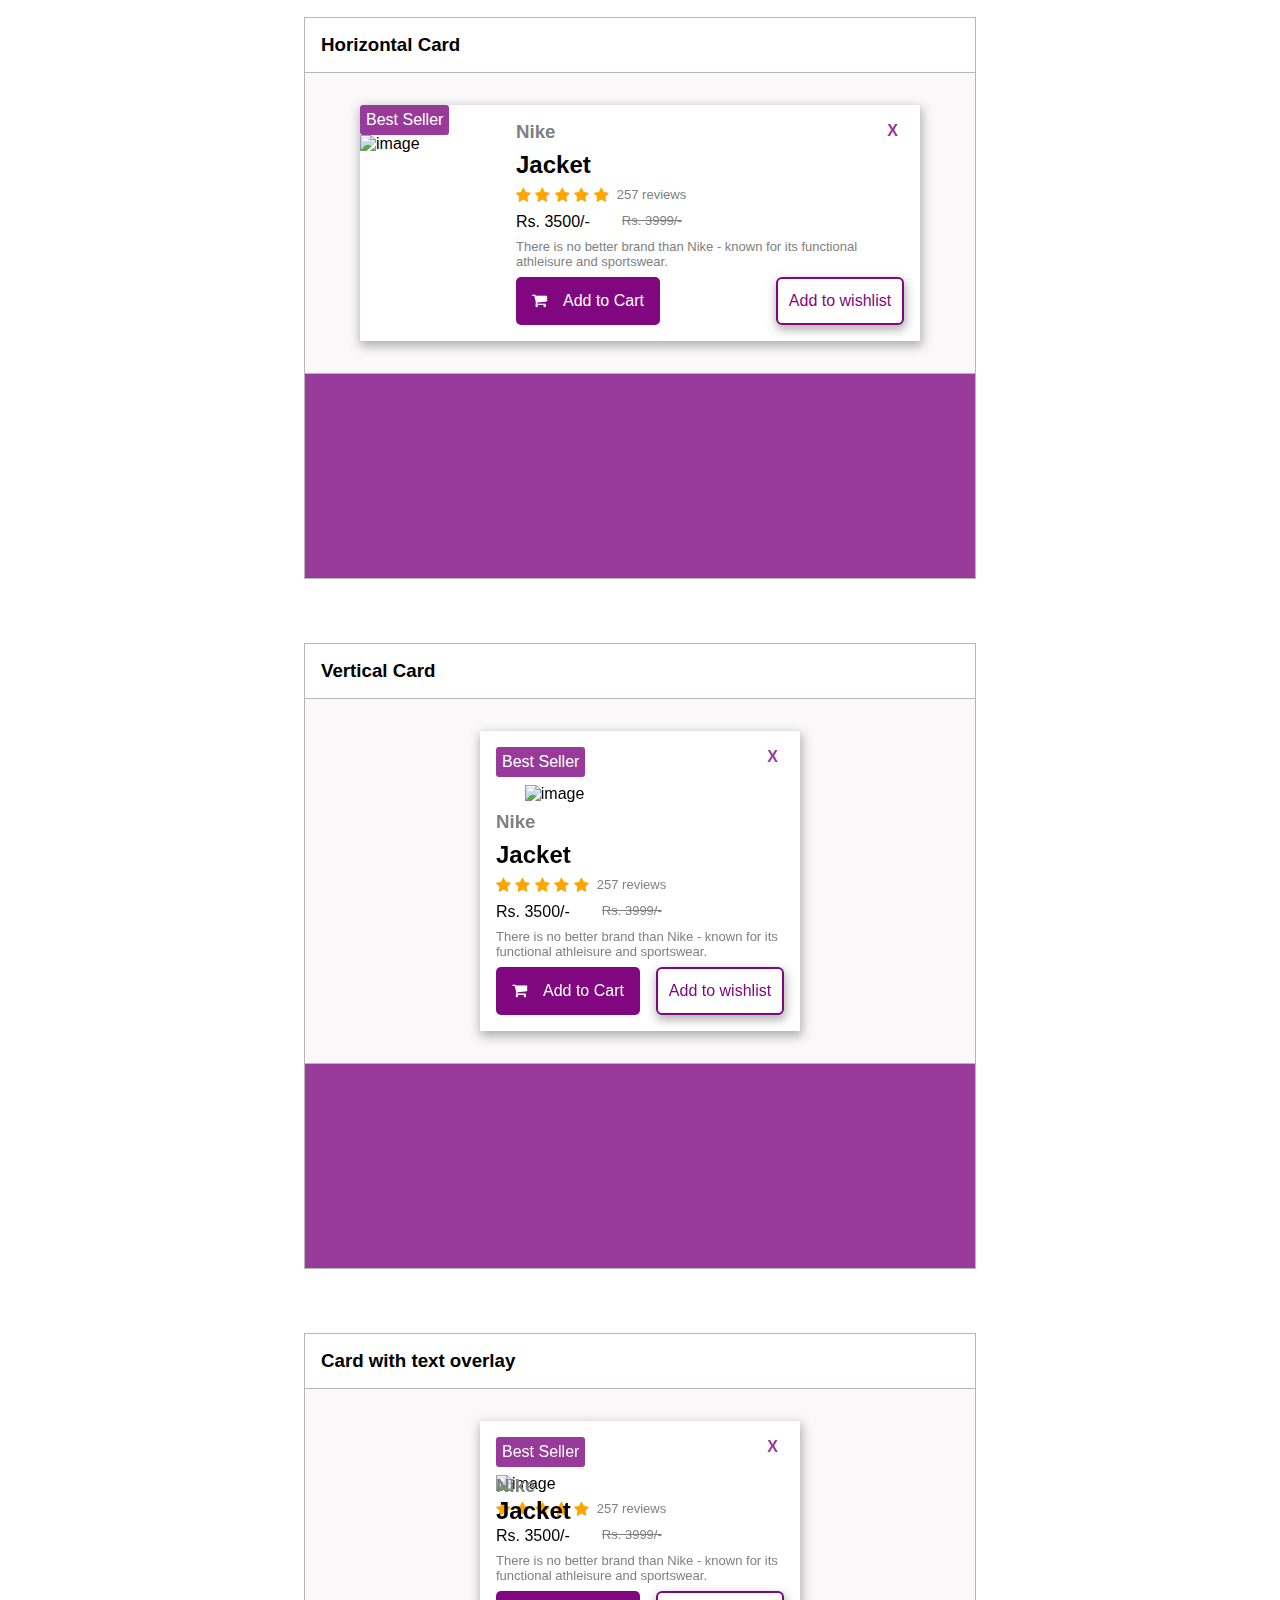
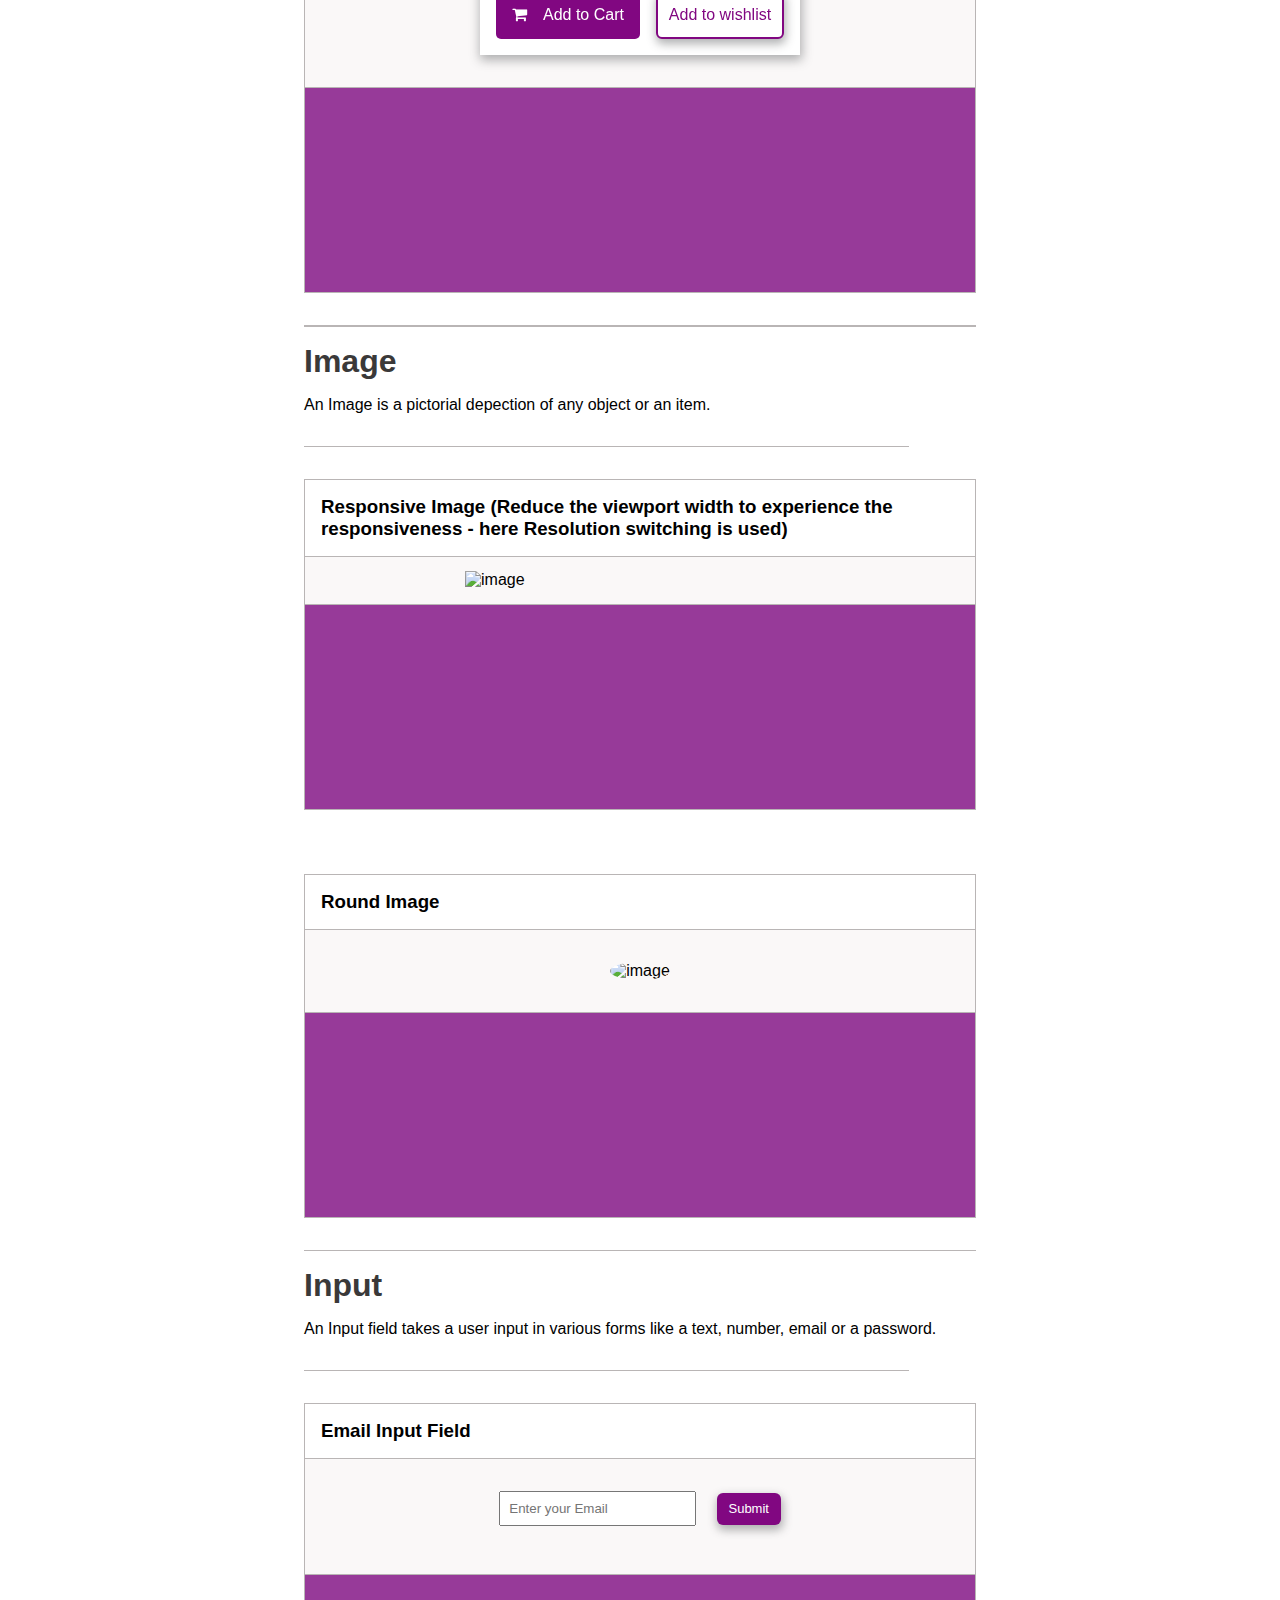
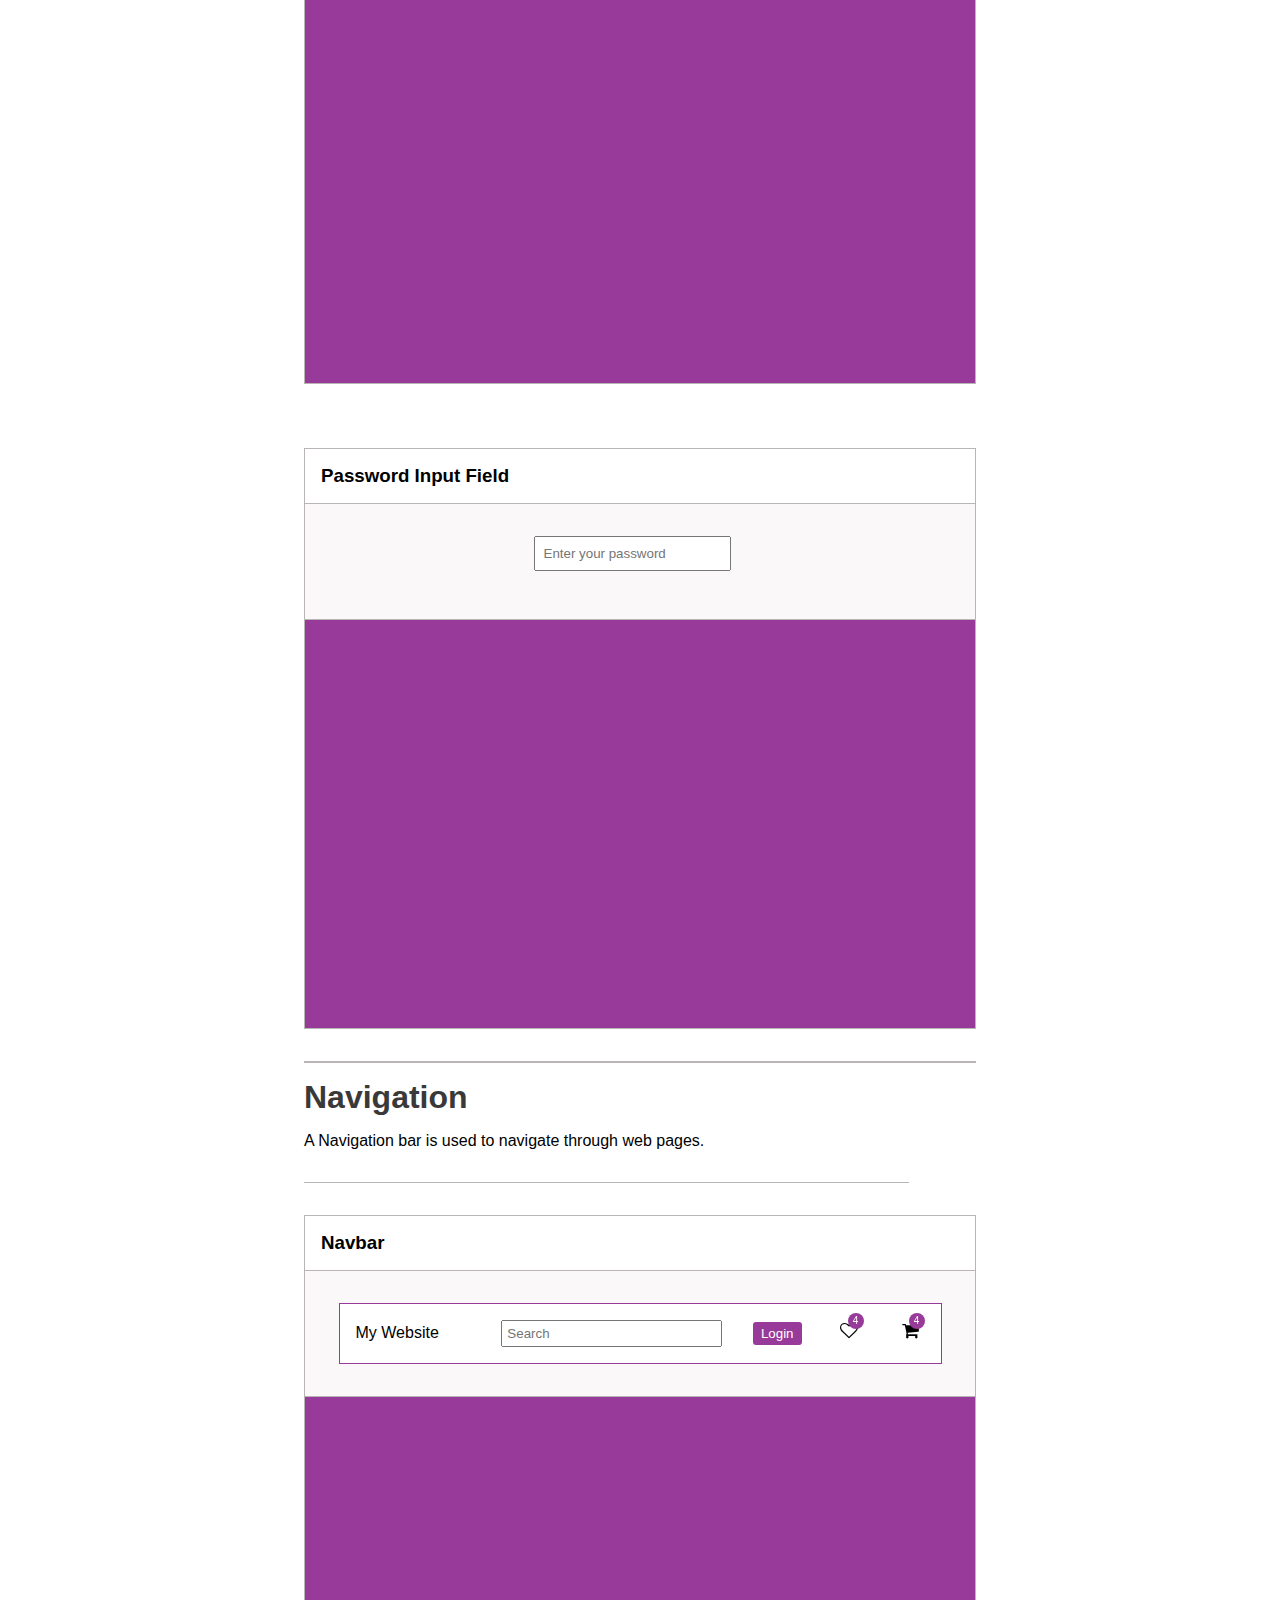
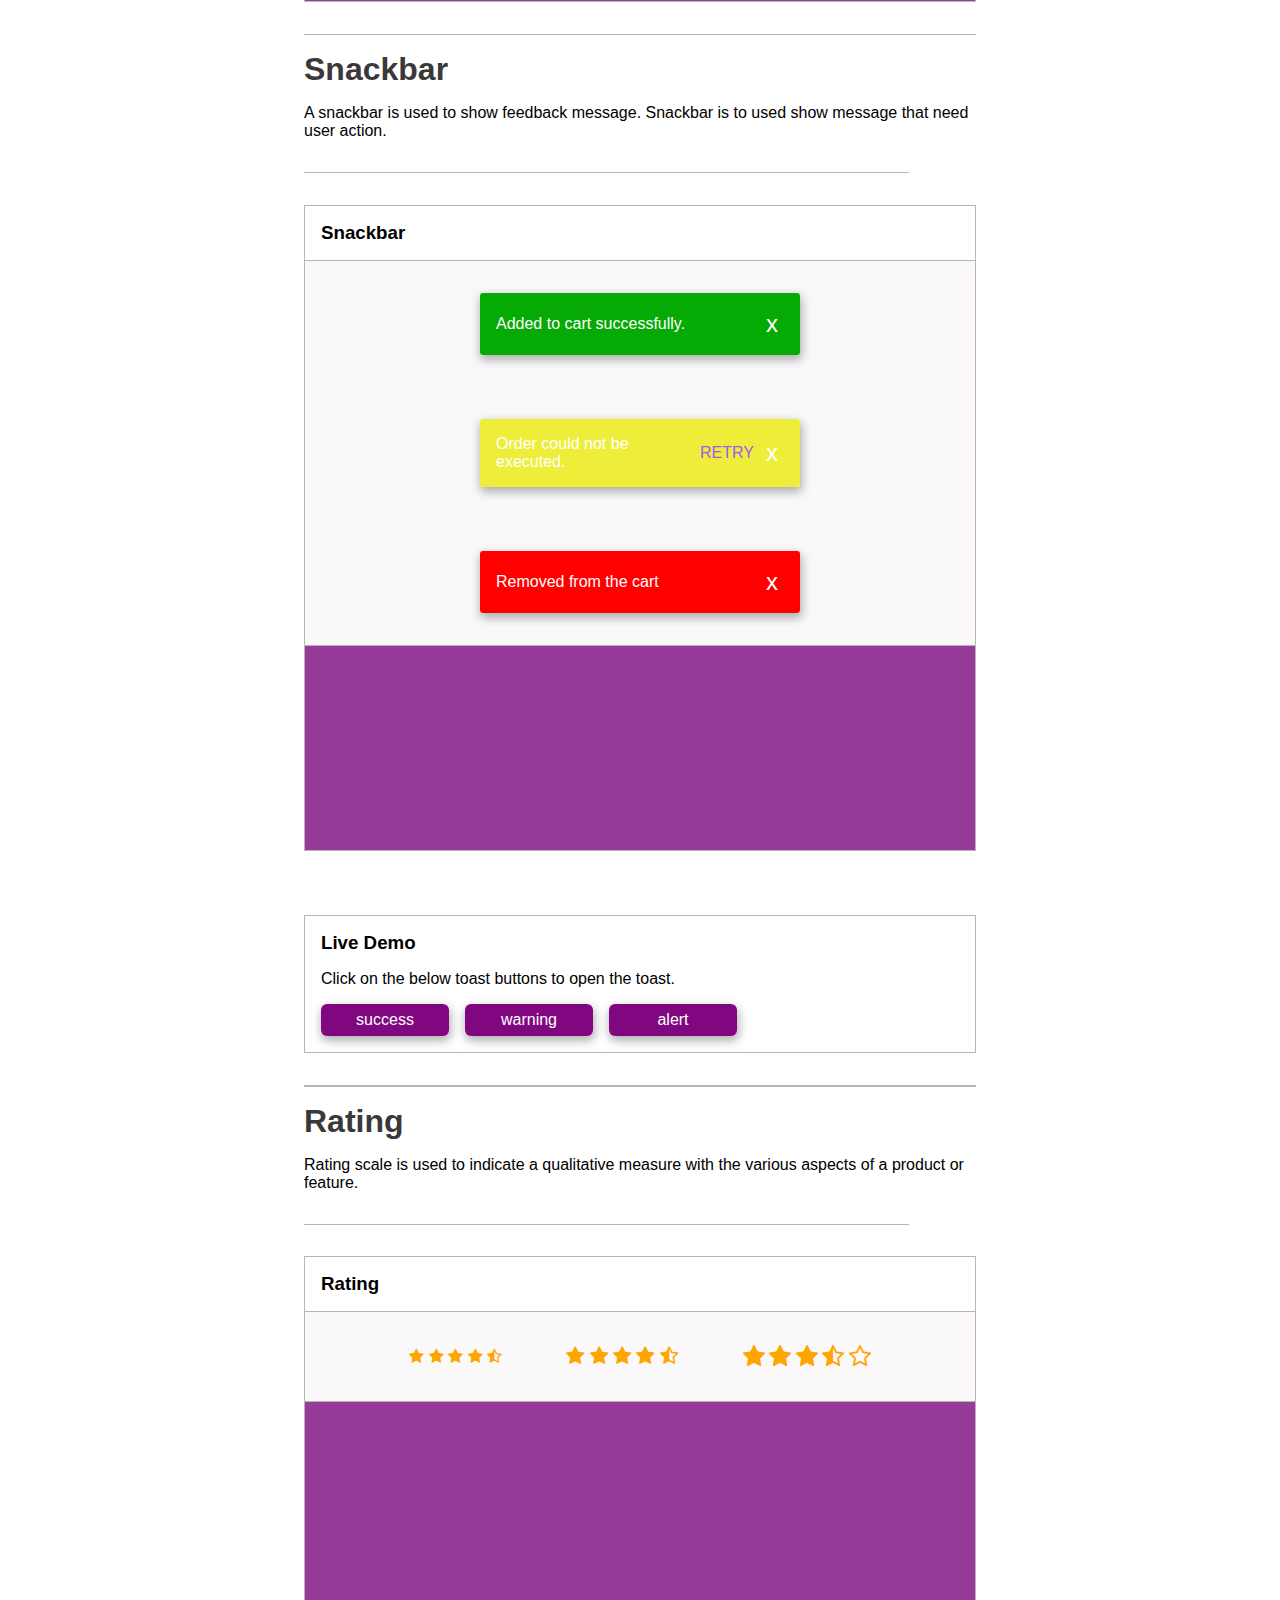
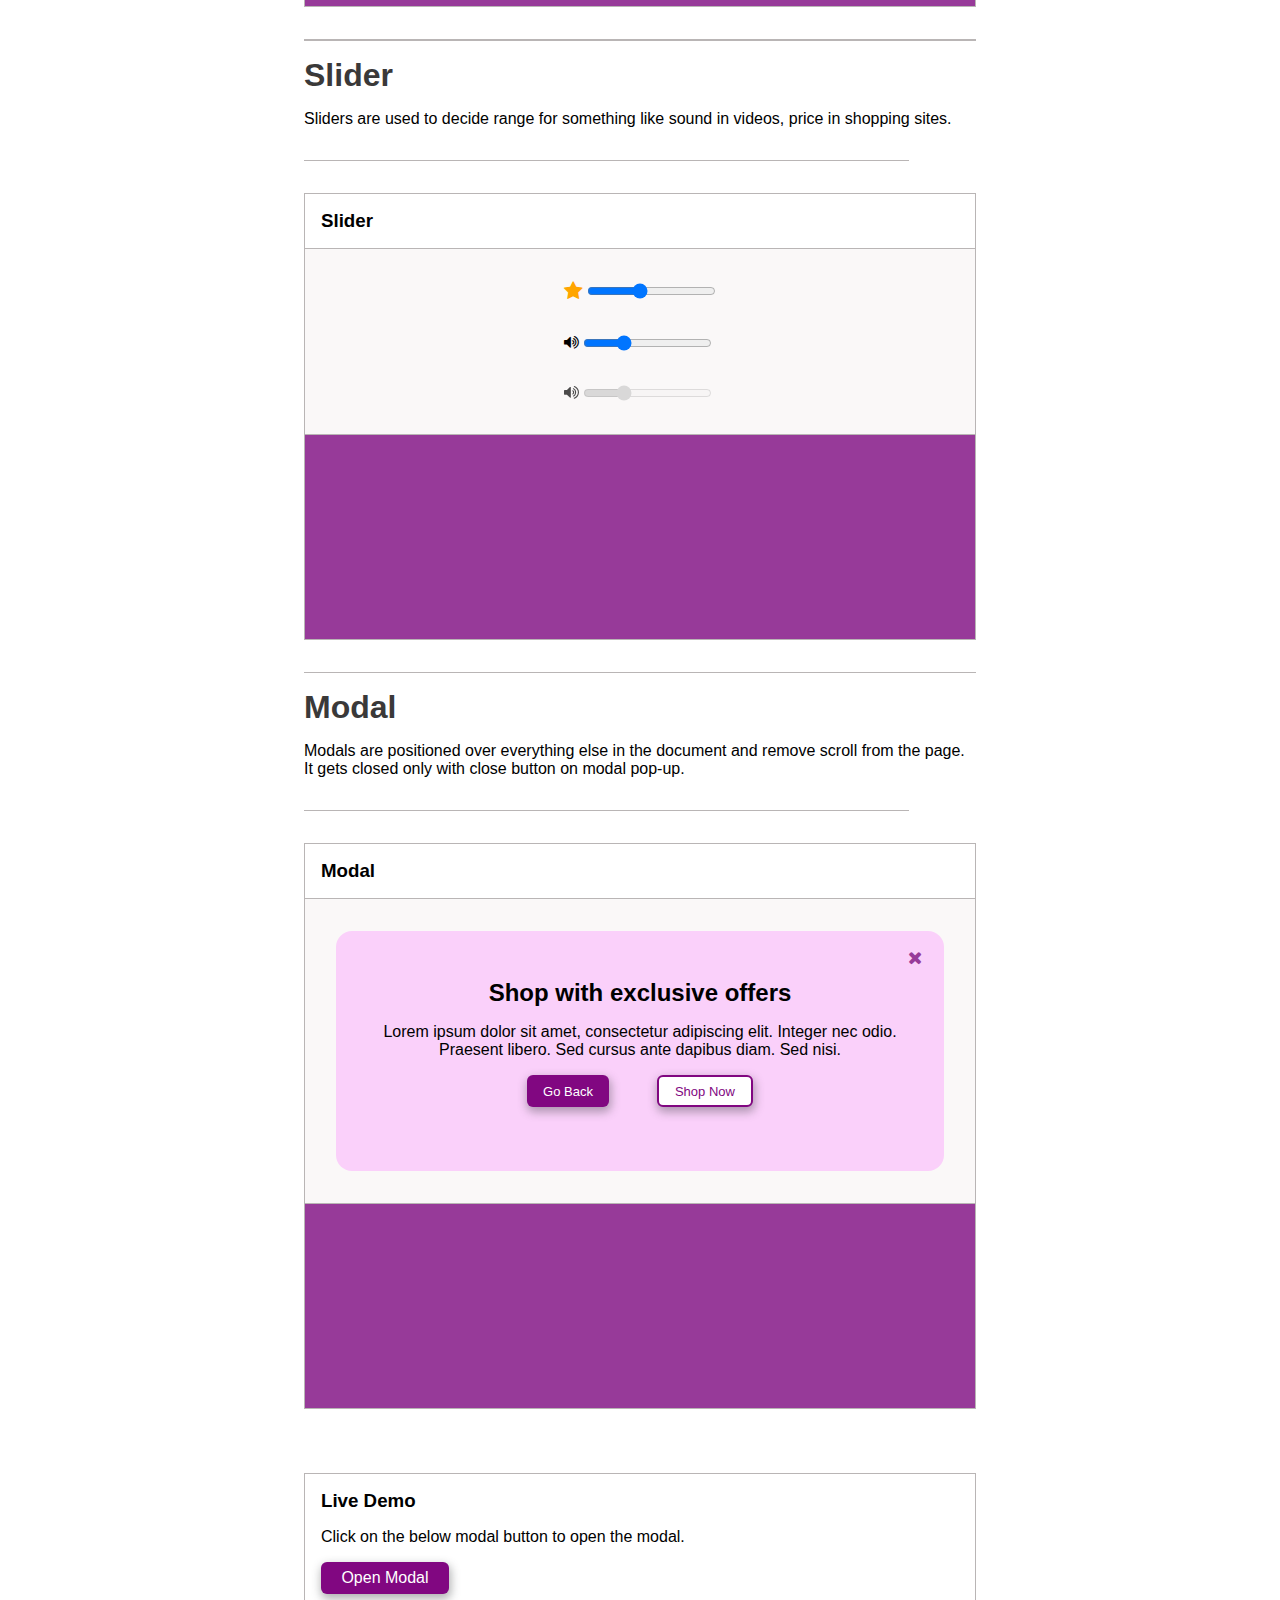
==== commit ed473102: "fix : fixed the responsive issues for mobile display" ====
--- a/docs.html
+++ b/docs.html
@@ -8,7 +8,7 @@
     <link rel="stylesheet" href="//cdnjs.cloudflare.com/ajax/libs/highlight.js/11.4.0/styles/default.min.css" />
     <!-- <link rel="stylesheet" href="https://cdnjs.cloudflare.com/ajax/libs/font-awesome/5.15.2/css/all.min.css" /> -->
     <link rel="stylesheet" href="https://cdnjs.cloudflare.com/ajax/libs/font-awesome/4.7.0/css/font-awesome.min.css">
-    <title>Document</title>
+    <title>Simple UI | Docs</title>
     <link href="docs.css" rel="stylesheet" />
 </head>
 
@@ -28,7 +28,7 @@
 
         <!-- Side bar -->
         <aside class="sidebar">
-            <div class="sidebar-opening-button">
+            <div class="sidebar-mobile-display">
                 <h2 class="sidebar-title">Components</h2>
                 <button class="sidebar-arrow"><i class="fa fa-chevron-down" aria-hidden="true"></i></button>
             </div>
@@ -1063,7 +1063,7 @@
                     </div>
                     <div class="code-snippet"> 
                         <iframe class="code-snippet-iframe"
-                            src="https://carbon.now.sh/embed?bg=rgba%28151%2C58%2C153%2C1%29&t=seti&wt=none&l=htmlmixed&width=680&ds=true&dsyoff=20px&dsblur=68px&wc=true&wa=true&pv=56px&ph=56px&ln=false&fl=1&fm=Hack&fs=14px&lh=133%25&si=false&es=2x&wm=false&code=%253Cul%2520class%253D%2522ul-num%2522%253E%2520%2520%2520%2520%2520%2520%2520%2520%2520%2520%2520%2520%2520%2520%250A%2520%2520%253Cli%253Eitem1%253C%252Fli%253E%250A%2520%2520%253Cli%253Eitem2%253C%252Fli%253E%250A%2520%2520%253Cli%253Eitem3%253C%252Fli%253E%250A%2520%2520%253Cli%253Eitem4%253C%252Fli%253E%250A%253C%252Ful%253E%250A%250A%2520%2520%253Cul%2520class%253D%2522ul-square%2522%253E%250A%2520%2520%253Cli%253Eitem1%253C%252Fli%253E%250A%2520%2520%253Cli%253Eitem2%253C%252Fli%253E%250A%2520%2520%253Cli%253Eitem3%253C%252Fli%253E%250A%2520%2520%253Cli%253Eitem4%253C%252Fli%253E%250A%253C%252Ful%253E%250A%250A%253Cul%2520class%253D%2522ul-circle%2522%253E%250A%2520%2520%253Cli%253Eitem1%253C%252Fli%253E%250A%2520%2520%253Cli%253Eitem2%253C%252Fli%253E%250A%2520%2520%253Cli%253Eitem3%253C%252Fli%253E%250A%2520%2520%253Cli%253Eitem4%253C%252Fli%253E%250A%253C%252Ful%253E%250A%250A%253Cul%2520class%253D%2522no-bullets%2522%253E%250A%2520%2520%253Cli%253Eitem1%253C%252Fli%253E%250A%2520%2520%253Cli%253Eitem2%253C%252Fli%253E%250A%2520%2520%253Cli%253Eitem3%253C%252Fli%253E%250A%2520%2520%253Cli%253Eitem4%253C%252Fli%253E%250A%253C%252Ful%253E"
+                            src="https://carbon.now.sh/embed?bg=rgba%28151%2C58%2C153%2C1%29&t=seti&wt=none&l=htmlmixed&width=680&ds=true&dsyoff=20px&dsblur=68px&wc=true&wa=true&pv=56px&ph=56px&ln=false&fl=1&fm=Hack&fs=14px&lh=133%25&si=false&es=2x&wm=false&code=%253Cul%2520class%253D%2522ul-num%2522%253E%2520%2520%2520%2520%2520%2520%2520%2520%2520%2520%2520%2520%2520%2520%250A%2520%2520%253Cli%253Eitem1%253C%252Fli%253E%250A%2520%2520%253Cli%253Eitem2%253C%252Fli%253E%250A%2520%2520%253Cli%253Eitem3%253C%252Fli%253E%250A%2520%2520%253Cli%253Eitem4%253C%252Fli%253E%250A%253C%252Ful%253E%250A%250A%253Cul%2520class%253D%2522ul-square%2522%253E%250A%2520%2520%253Cli%253Eitem1%253C%252Fli%253E%250A%2520%2520%253Cli%253Eitem2%253C%252Fli%253E%250A%2520%2520%253Cli%253Eitem3%253C%252Fli%253E%250A%2520%2520%253Cli%253Eitem4%253C%252Fli%253E%250A%253C%252Ful%253E%250A%250A%253Cul%2520class%253D%2522ul-circle%2522%253E%250A%2520%2520%253Cli%253Eitem1%253C%252Fli%253E%250A%2520%2520%253Cli%253Eitem2%253C%252Fli%253E%250A%2520%2520%253Cli%253Eitem3%253C%252Fli%253E%250A%2520%2520%253Cli%253Eitem4%253C%252Fli%253E%250A%253C%252Ful%253E%250A%250A%253Cul%2520class%253D%2522no-bullets%2522%253E%250A%2520%2520%253Cli%253Eitem1%253C%252Fli%253E%250A%2520%2520%253Cli%253Eitem2%253C%252Fli%253E%250A%2520%2520%253Cli%253Eitem3%253C%252Fli%253E%250A%2520%2520%253Cli%253Eitem4%253C%252Fli%253E%250A%253C%252Ful%253E%250A"
                             sandbox="allow-scripts allow-same-origin">
                         </iframe>
                     </div>
@@ -1192,14 +1192,14 @@
                             <p class="color-tertiary">Text Color Tertiary</p>
                             <p class="color-success">Text Color Success</p>
                             <p class="color-warning">Text Color Warning</p>
-                            <p class="color-error">Text Color Warning</p>
+                            <p class="color-error">Text Color Error</p>
                             <p class="color-gray-light">Text Color Gray Light</p>
                             <p class="color-gray-dark">Text Color Gray Dark</p>
                         </div>
                     </div>
                     <div class="code-snippet">
                         <iframe class="code-snippet-iframe"
-                            src="https://carbon.now.sh/embed?bg=rgba%28151%2C58%2C153%2C1%29&t=seti&wt=none&l=htmlmixed&width=680&ds=true&dsyoff=20px&dsblur=68px&wc=true&wa=true&pv=56px&ph=56px&ln=false&fl=1&fm=Hack&fs=14px&lh=133%25&si=false&es=2x&wm=false&code=%253Cp%2520class%253D%2522color-primary%2522%253EText%2520Color%2520Primary%253C%252Fp%253E%250A%253Cp%2520class%253D%2522color-secondary%2522%253EText%2520Color%2520Secondary%253C%252Fp%253E%250A%253Cp%2520class%253D%2522color-tertiary%2522%253EText%2520Color%2520Tertiary%253C%252Fp%253E%250A%253Cp%2520class%253D%2522color-success%2522%253EText%2520Color%2520Success%253C%252Fp%253E%250A%253Cp%2520class%253D%2522color-warning%2522%253EText%2520Color%2520Warning%253C%252Fp%253E%250A%253Cp%2520class%253D%2522color-error%2522%253EText%2520Color%2520Warning%253C%252Fp%253E%250A%253Cp%2520class%253D%2522color-gray-light%2522%253EText%2520Color%2520Gray%2520Light%253C%252Fp%253E%250A%253Cp%2520class%253D%2522color-gray-dark%2522%253EText%2520Color%2520Gray%2520Dark%253C%252Fp%253E"
+                            src="https://carbon.now.sh/embed?bg=rgba%28151%2C58%2C153%2C1%29&t=seti&wt=none&l=htmlmixed&width=680&ds=true&dsyoff=20px&dsblur=68px&wc=true&wa=true&pv=56px&ph=56px&ln=false&fl=1&fm=Hack&fs=14px&lh=133%25&si=false&es=2x&wm=false&code=%253Cp%2520class%253D%2522color-primary%2522%253EText%2520Color%2520Primary%253C%252Fp%253E%250A%253Cp%2520class%253D%2522color-secondary%2522%253EText%2520Color%2520Secondary%253C%252Fp%253E%250A%253Cp%2520class%253D%2522color-tertiary%2522%253EText%2520Color%2520Tertiary%253C%252Fp%253E%250A%253Cp%2520class%253D%2522color-success%2522%253EText%2520Color%2520Success%253C%252Fp%253E%250A%253Cp%2520class%253D%2522color-warning%2522%253EText%2520Color%2520Warning%253C%252Fp%253E%250A%253Cp%2520class%253D%2522color-error%2522%253EText%2520Color%2520Error%253C%252Fp%253E%250A%253Cp%2520class%253D%2522color-gray-light%2522%253EText%2520Color%2520Gray%2520Light%253C%252Fp%253E%250A%253Cp%2520class%253D%2522color-gray-dark%2522%253EText%2520Color%2520Gray%2520Dark%253C%252Fp%253E%250A"
                             sandbox="allow-scripts allow-same-origin">
                         </iframe>
                     </div>
@@ -1219,7 +1219,7 @@
                 <!-- Two item Grid -->
                 <div class="box">
                     <h3>Two Item Grid</h3>
-                    <div class="box-content-row">
+                    <div class="box-content-column">
                         <div class="grid-component grid-2-column-container">
                             <div class="grid-2-column-item">grid item 1</div>
                             <div class="grid-2-column-item">grid item 2</div>
--- a/docs.css
+++ b/docs.css
@@ -87,11 +87,16 @@
 
     .nav-bar{
         padding: 2rem 3rem 2rem 3rem; 
+        position: fixed;
+        top: 0;
+        z-index: 4;
     }
 
     .sidebar{
         grid-column: 1/-1;
         height: fit-content;
+        padding: 0;
+        z-index: 4; /* To avoid overlapping of main component on the sidebar-opening-button div */
     }
 
     .main{
@@ -99,17 +104,23 @@
     }
 
     /*Sidebar styling*/
-    
-    .sidebar{
-        z-index: 2;   /* To avoid overlapping of main component on the sidebar-opening-button div */
-    }
-    .sidebar-opening-button{
+
+    .sidebar-mobile-display{
         padding: 1rem 2rem;
         display: flex;
-        background-color: var(--sidebar-bg);    
+        background-color: var(--sidebar-bg);
+        position: fixed;
+        top: 4rem;
+        left: 0;
+        right: 0;
+    }
+
+    .sidebar-mobile-display-open { 
+        top: 1rem;
     }
 
     .sidebar-ul {
+        margin-top: 2.5rem;
         gap: 1.5rem;
     }
 
@@ -119,10 +130,6 @@
 
     .header-hide{
         display: none;
-    }
-
-    .sidebar{
-        padding: 0;
     }
 
     .sidebar-title{
@@ -143,7 +150,7 @@
         align-items: center;
         background-color:  var(--sidebar-bg);
         overflow-y: hidden;
-        height: calc(100vh - 3.3rem); /*Subtracting the height of sidebar-opening-button div*/
+        height: 100vh;
     }
 
     .sidebar-arrow-rotate{
@@ -157,6 +164,10 @@
         display: none;
     }
 
+    .component {
+        margin-top: 5rem;
+    }
+
     .footer-hide{
         display: none;
     }
@@ -165,4 +176,23 @@
         color: var(--float-btn-mobile-screen);
     }
 
+    /*--------Toast component ---------*/
+    .toast-right {
+        position: fixed;
+        top: 6rem;
+        right: 0;
+        z-index: 3;
+      }
+      
+      .toast-left {
+        position: fixed;
+        top: 6rem;
+        left: 0;
+        z-index: 3;
+      }
+
+    /*--------Modal component ---------*/
+      .modal {
+          width: fit-content;
+      }
 }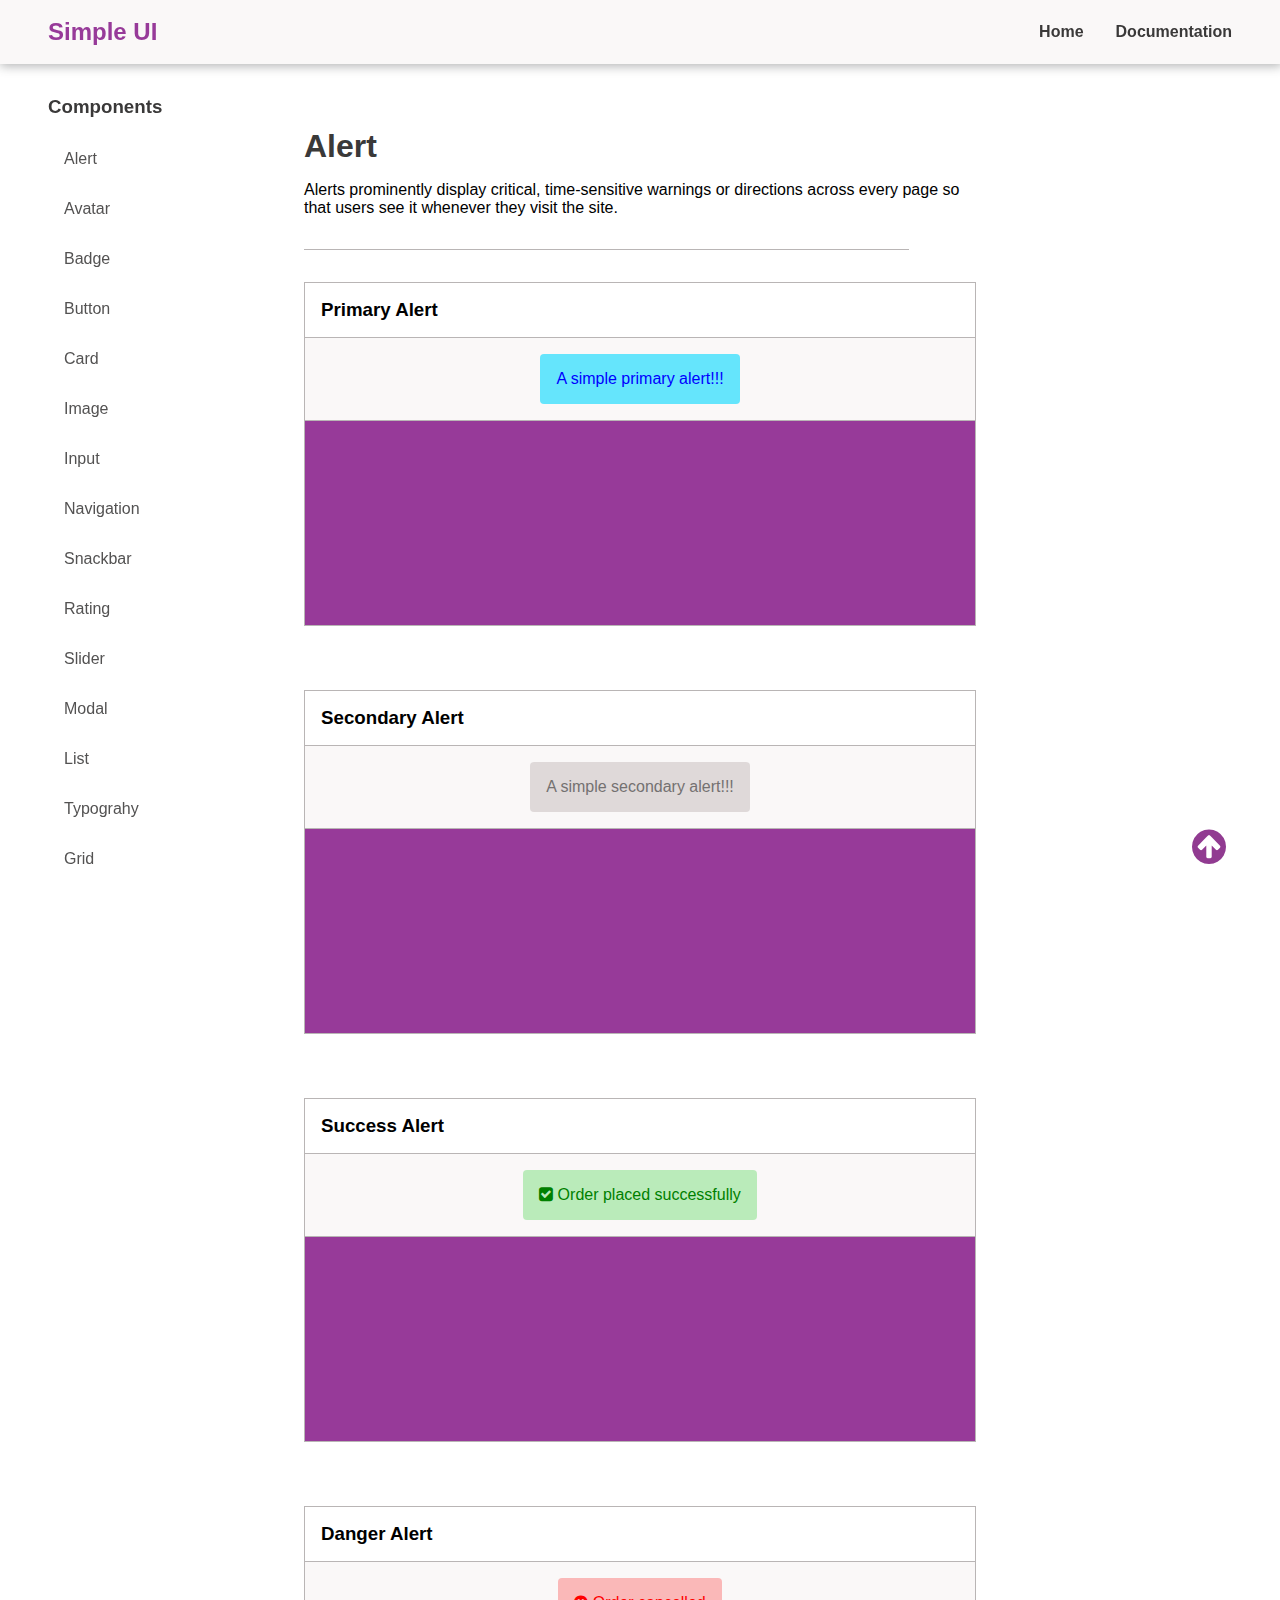
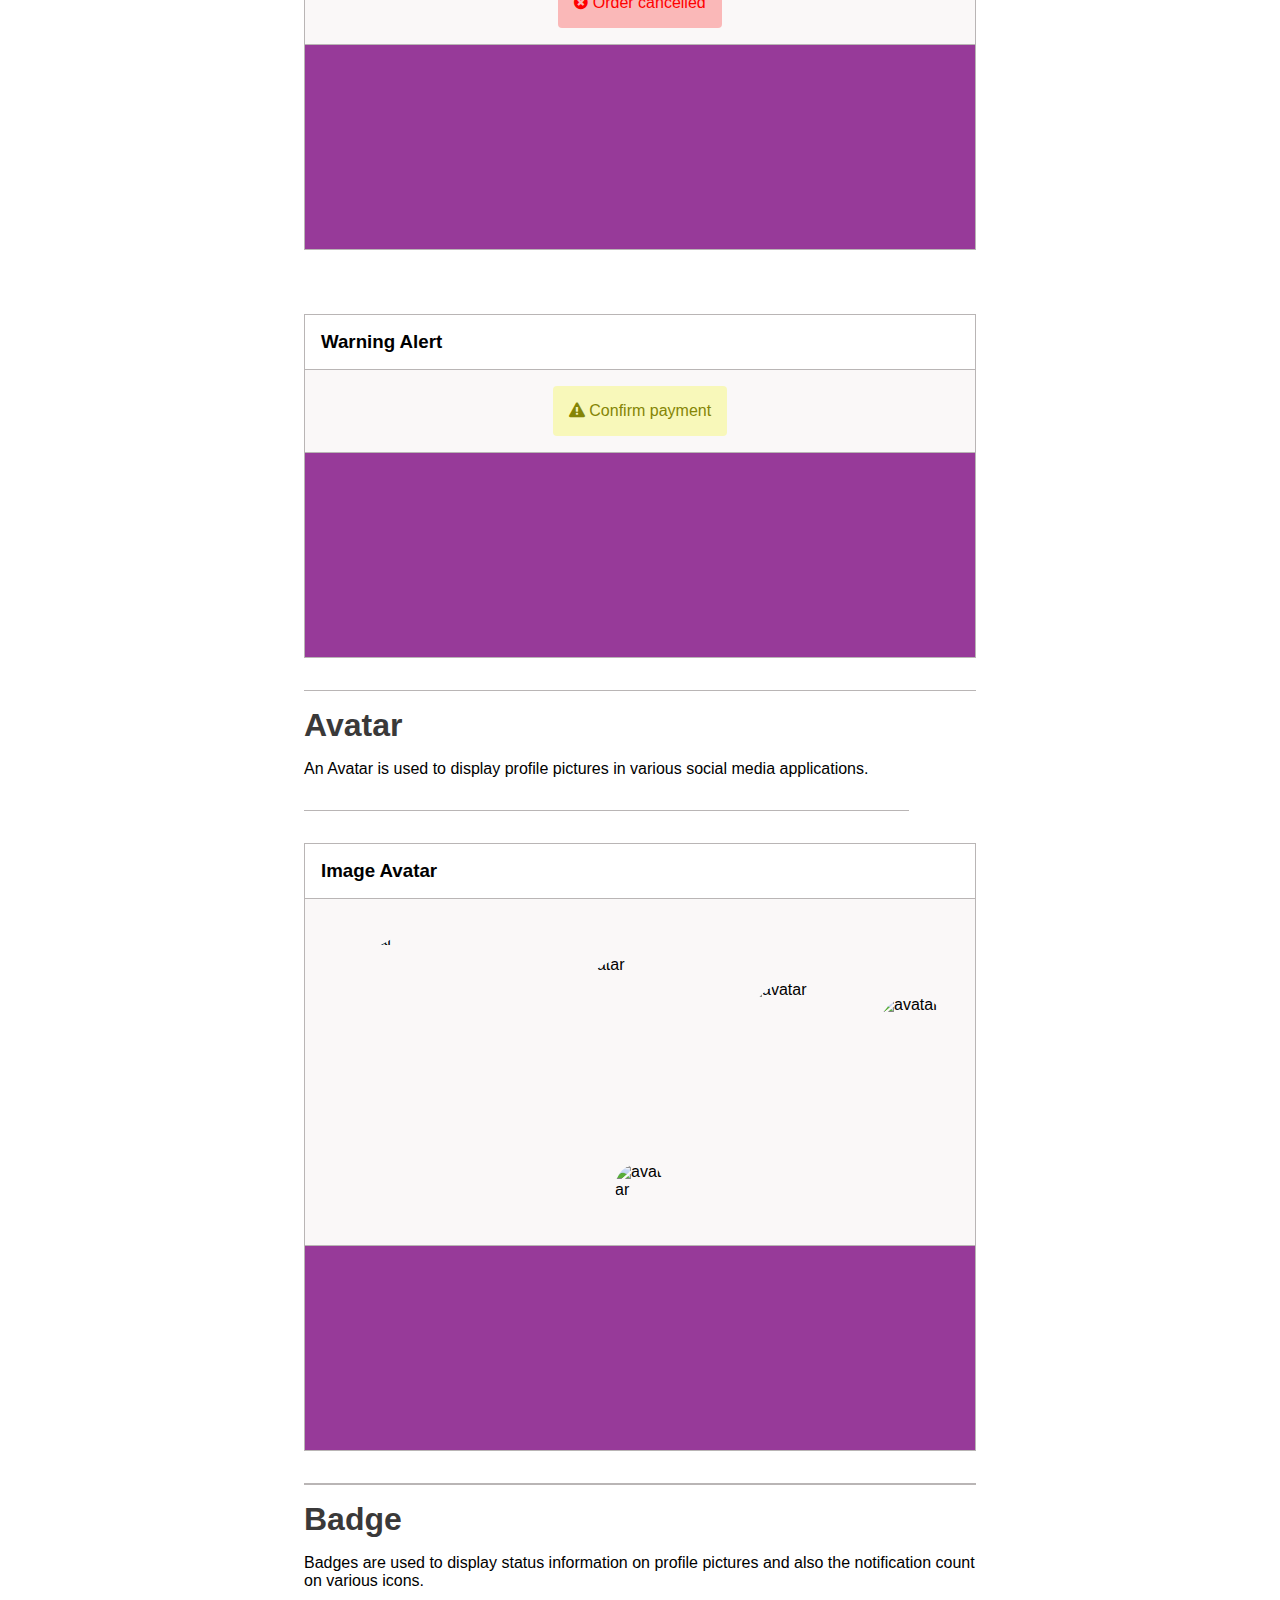
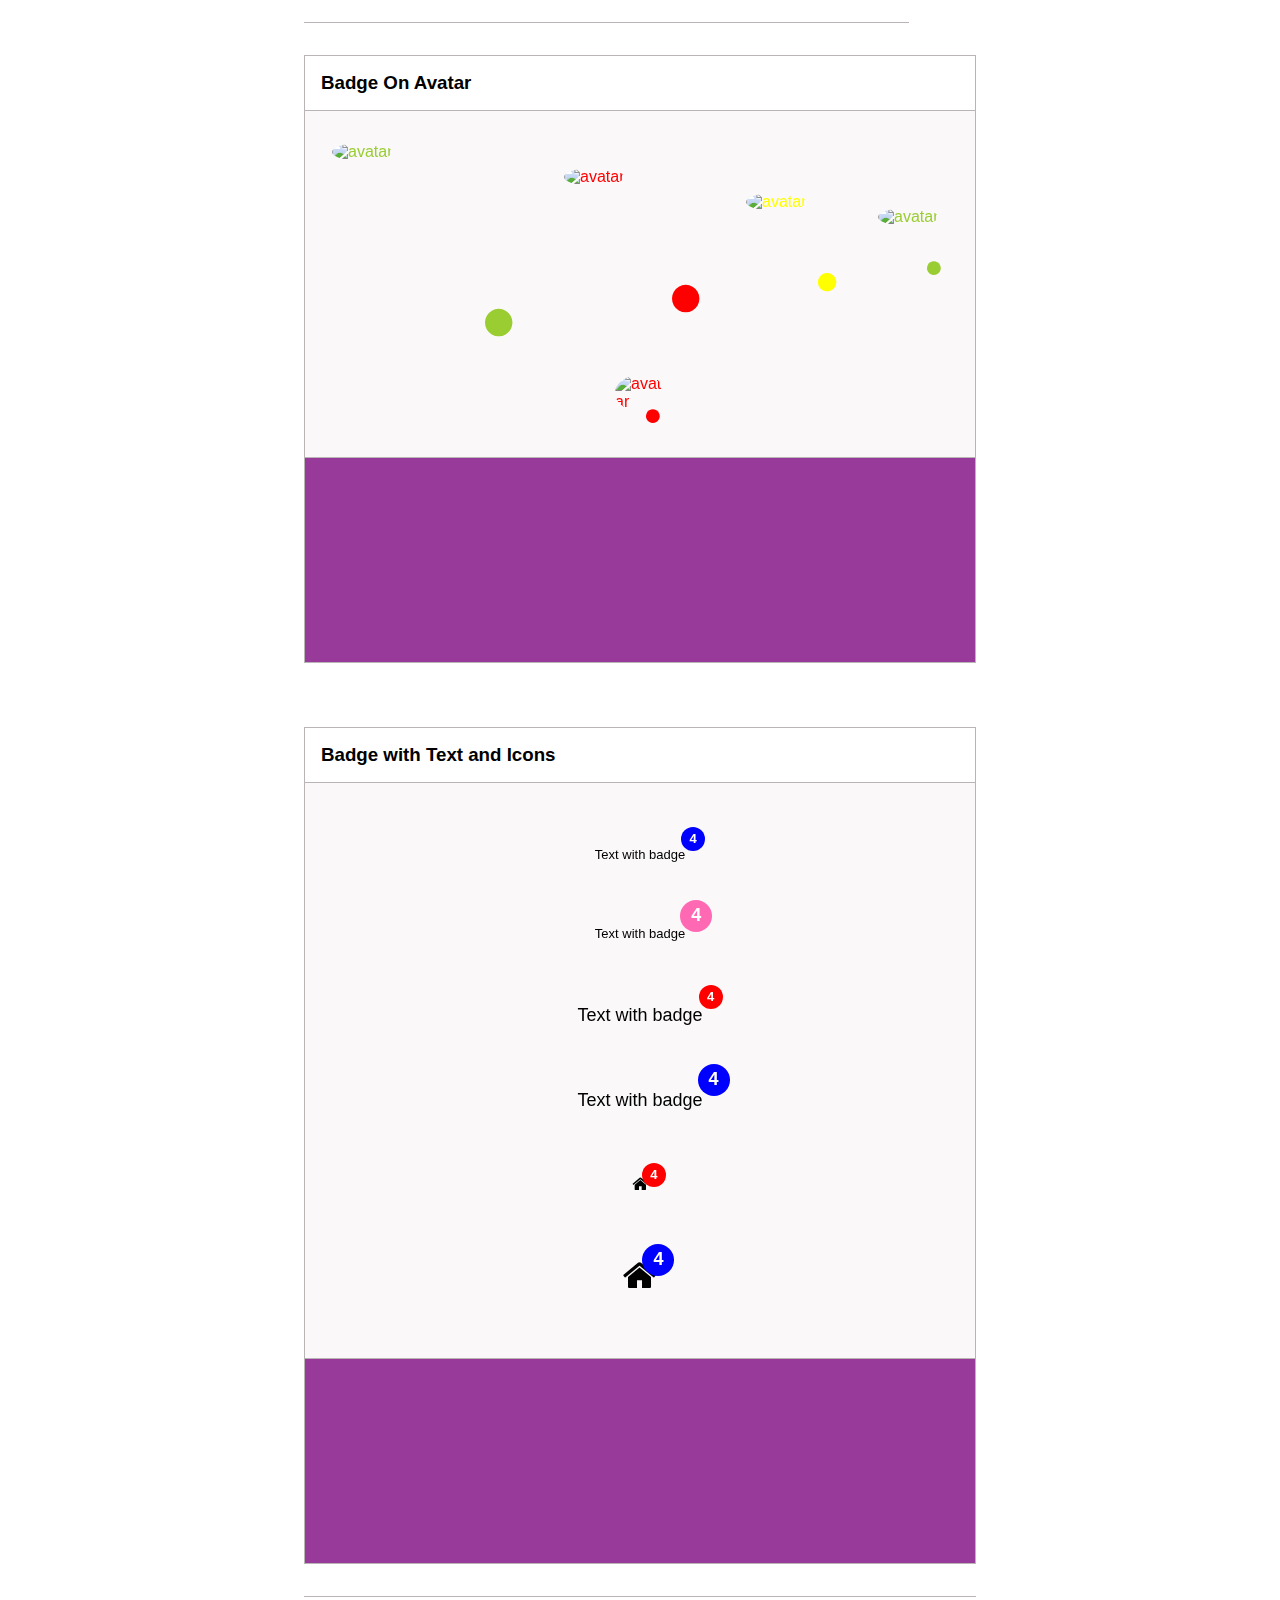
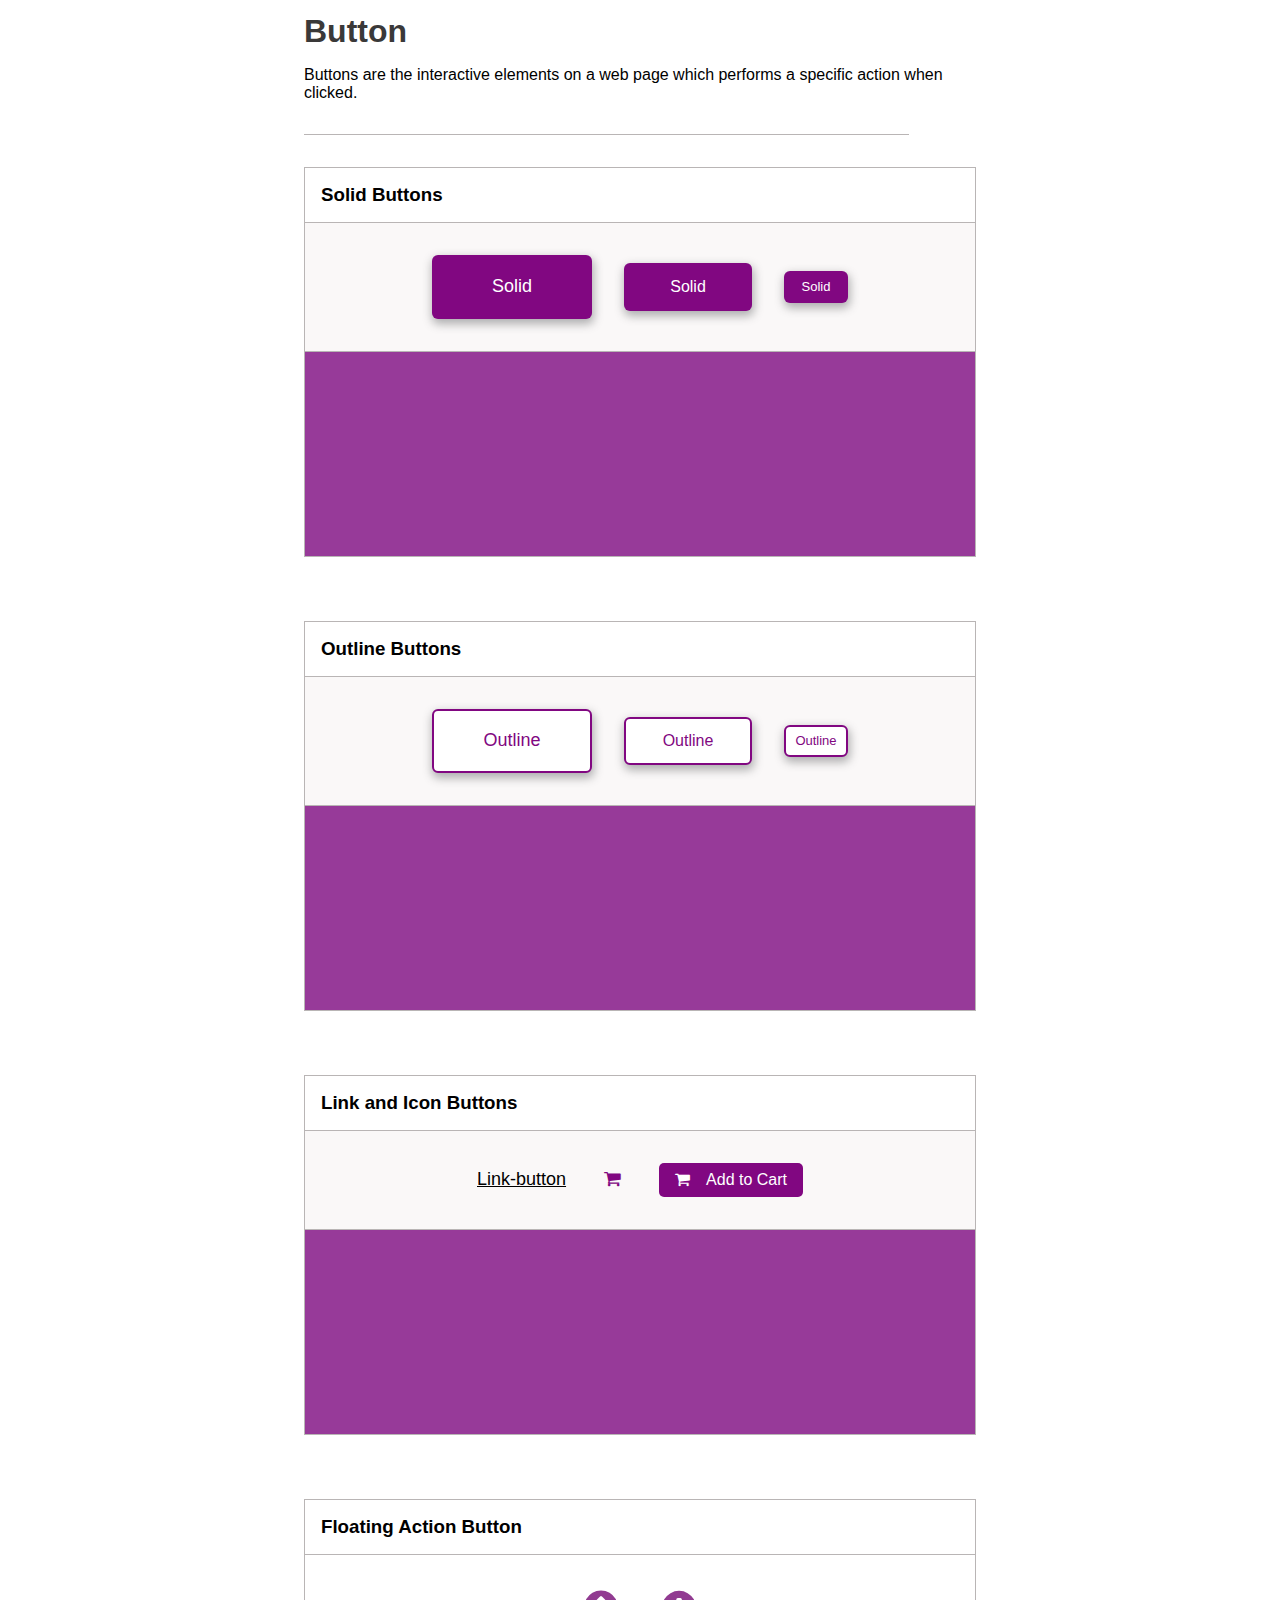
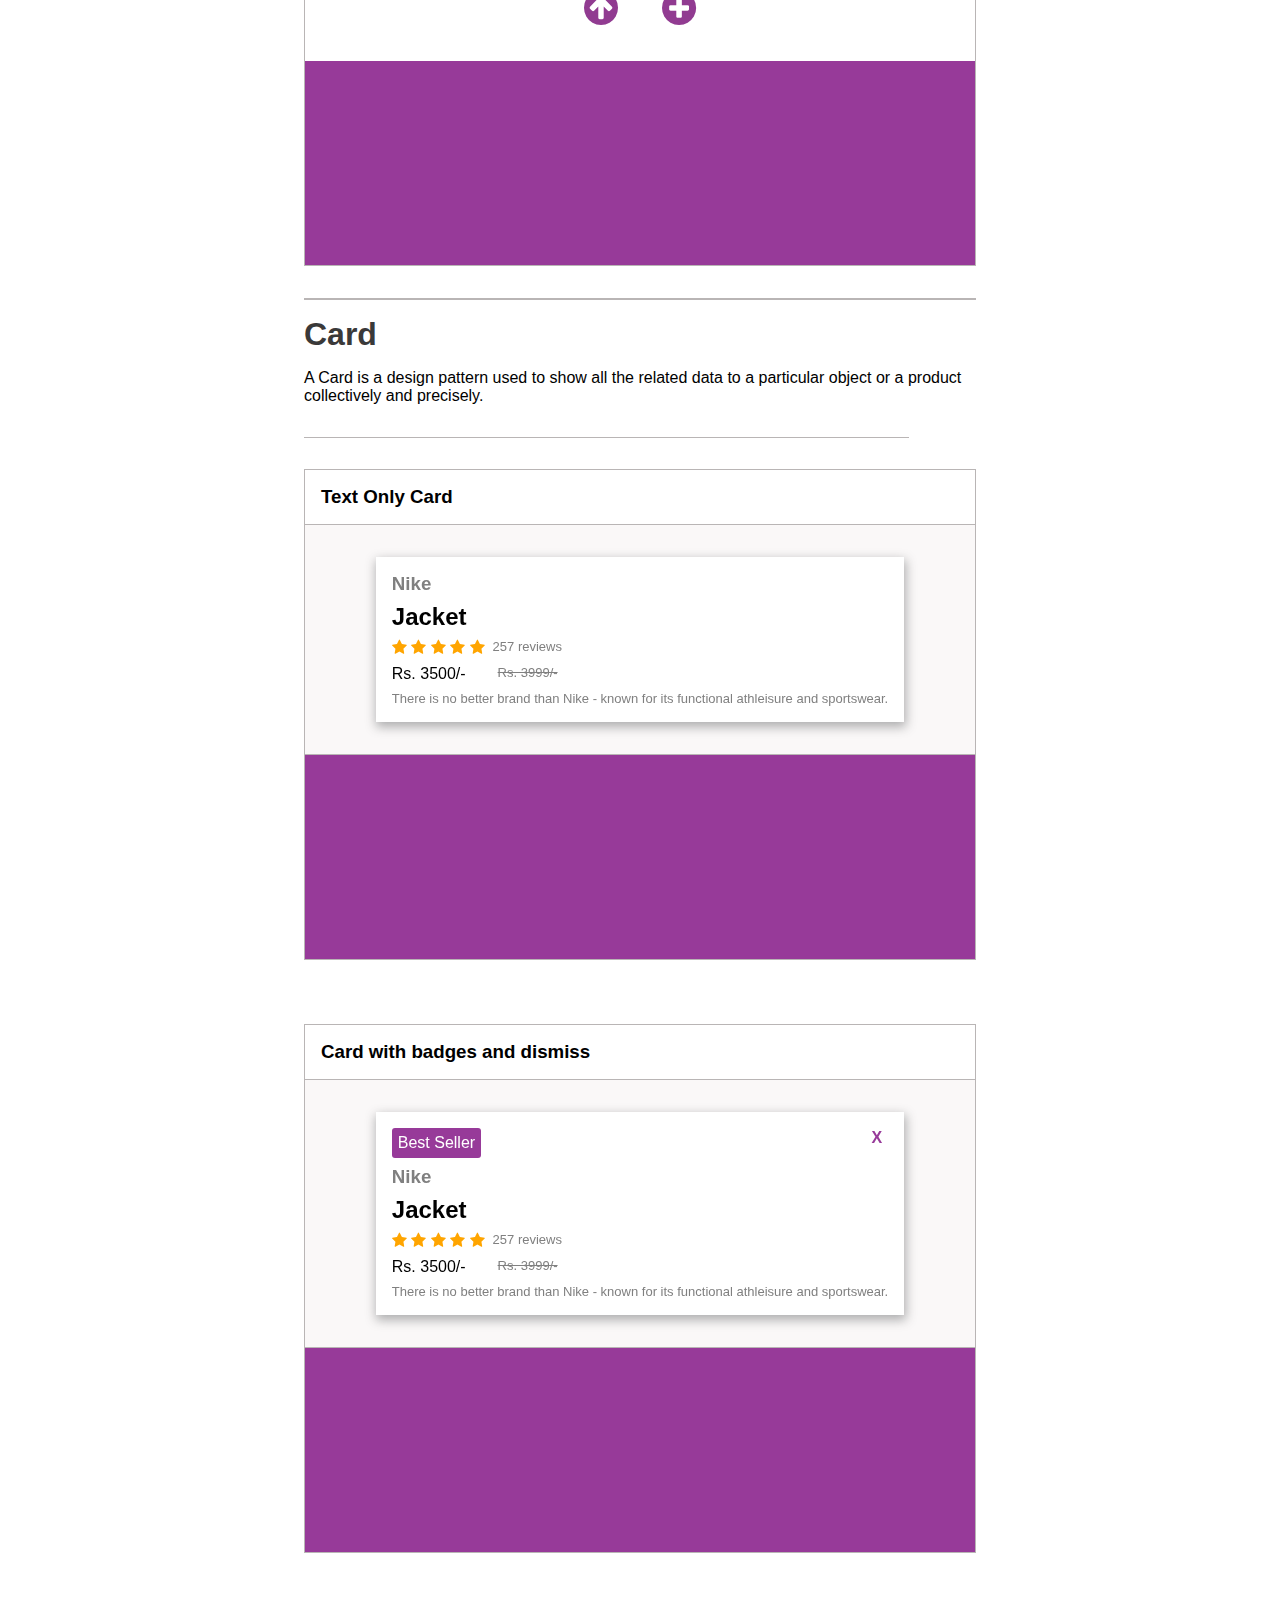
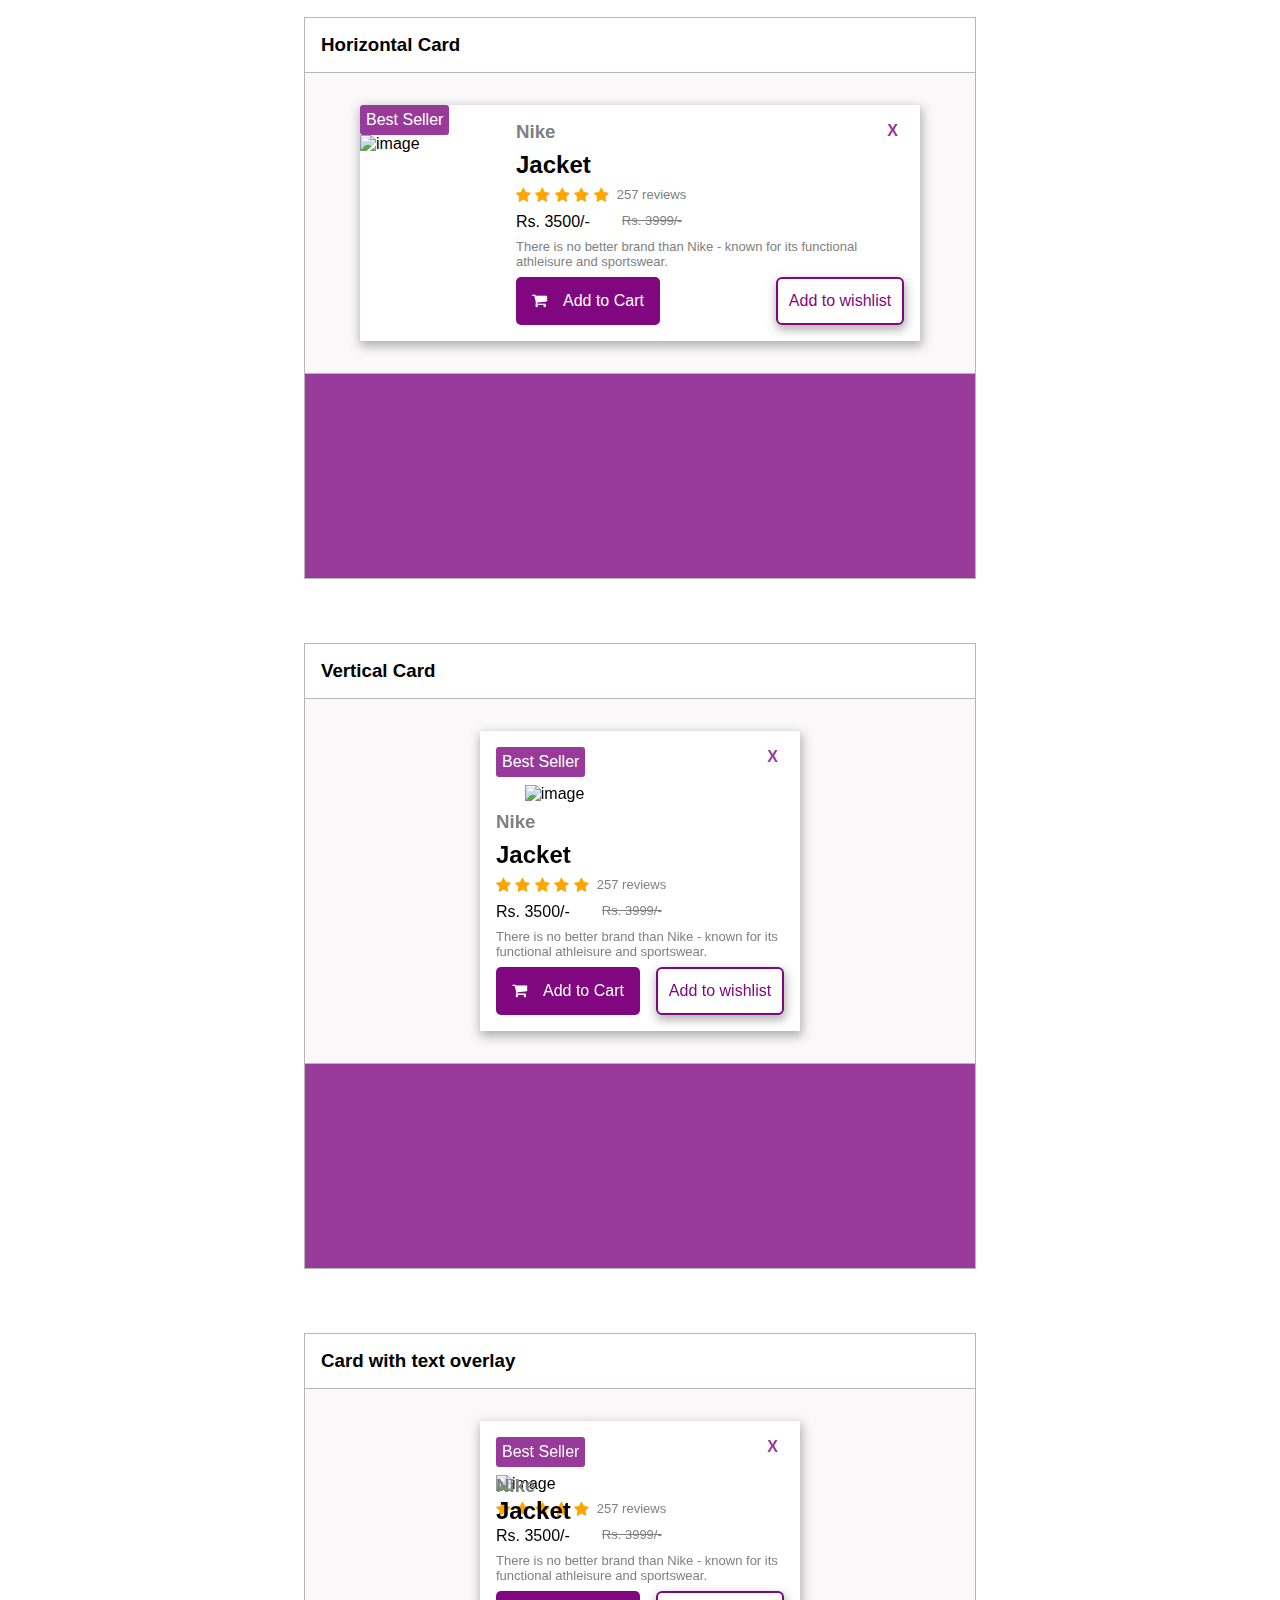
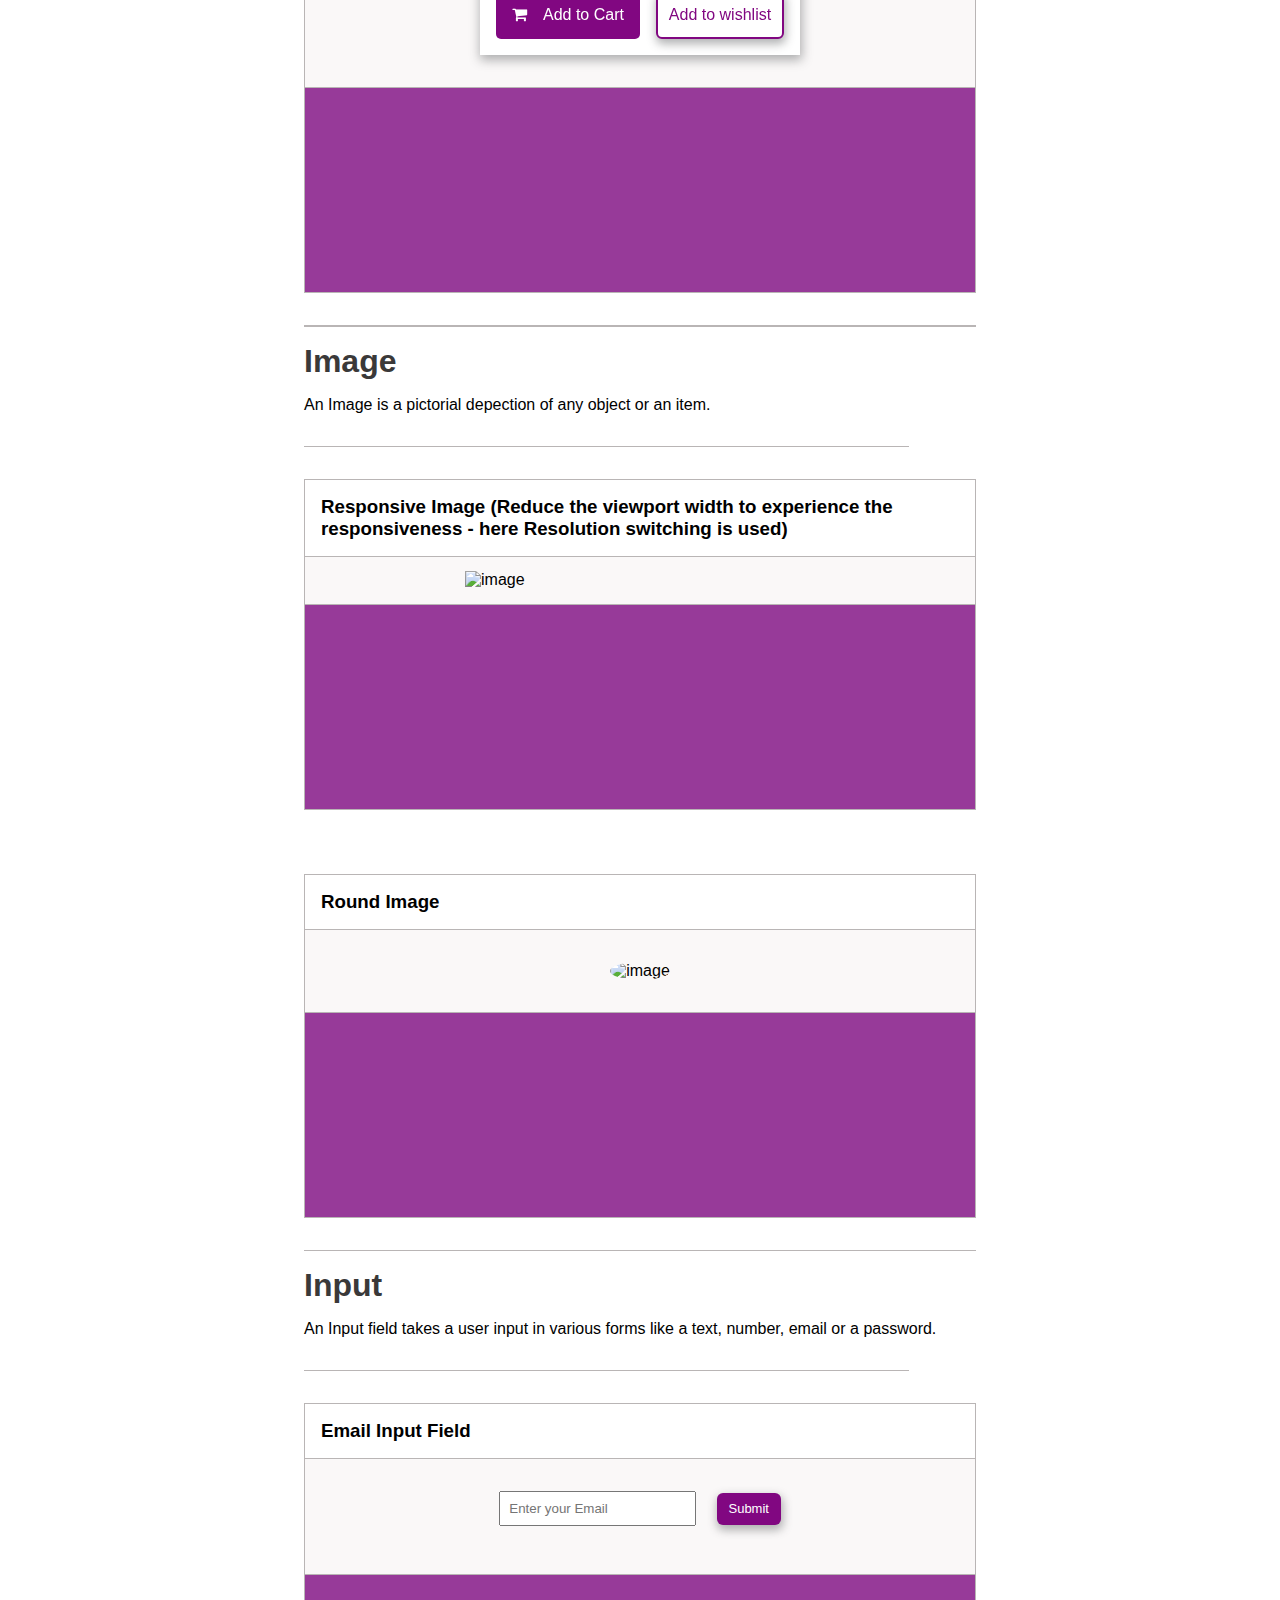
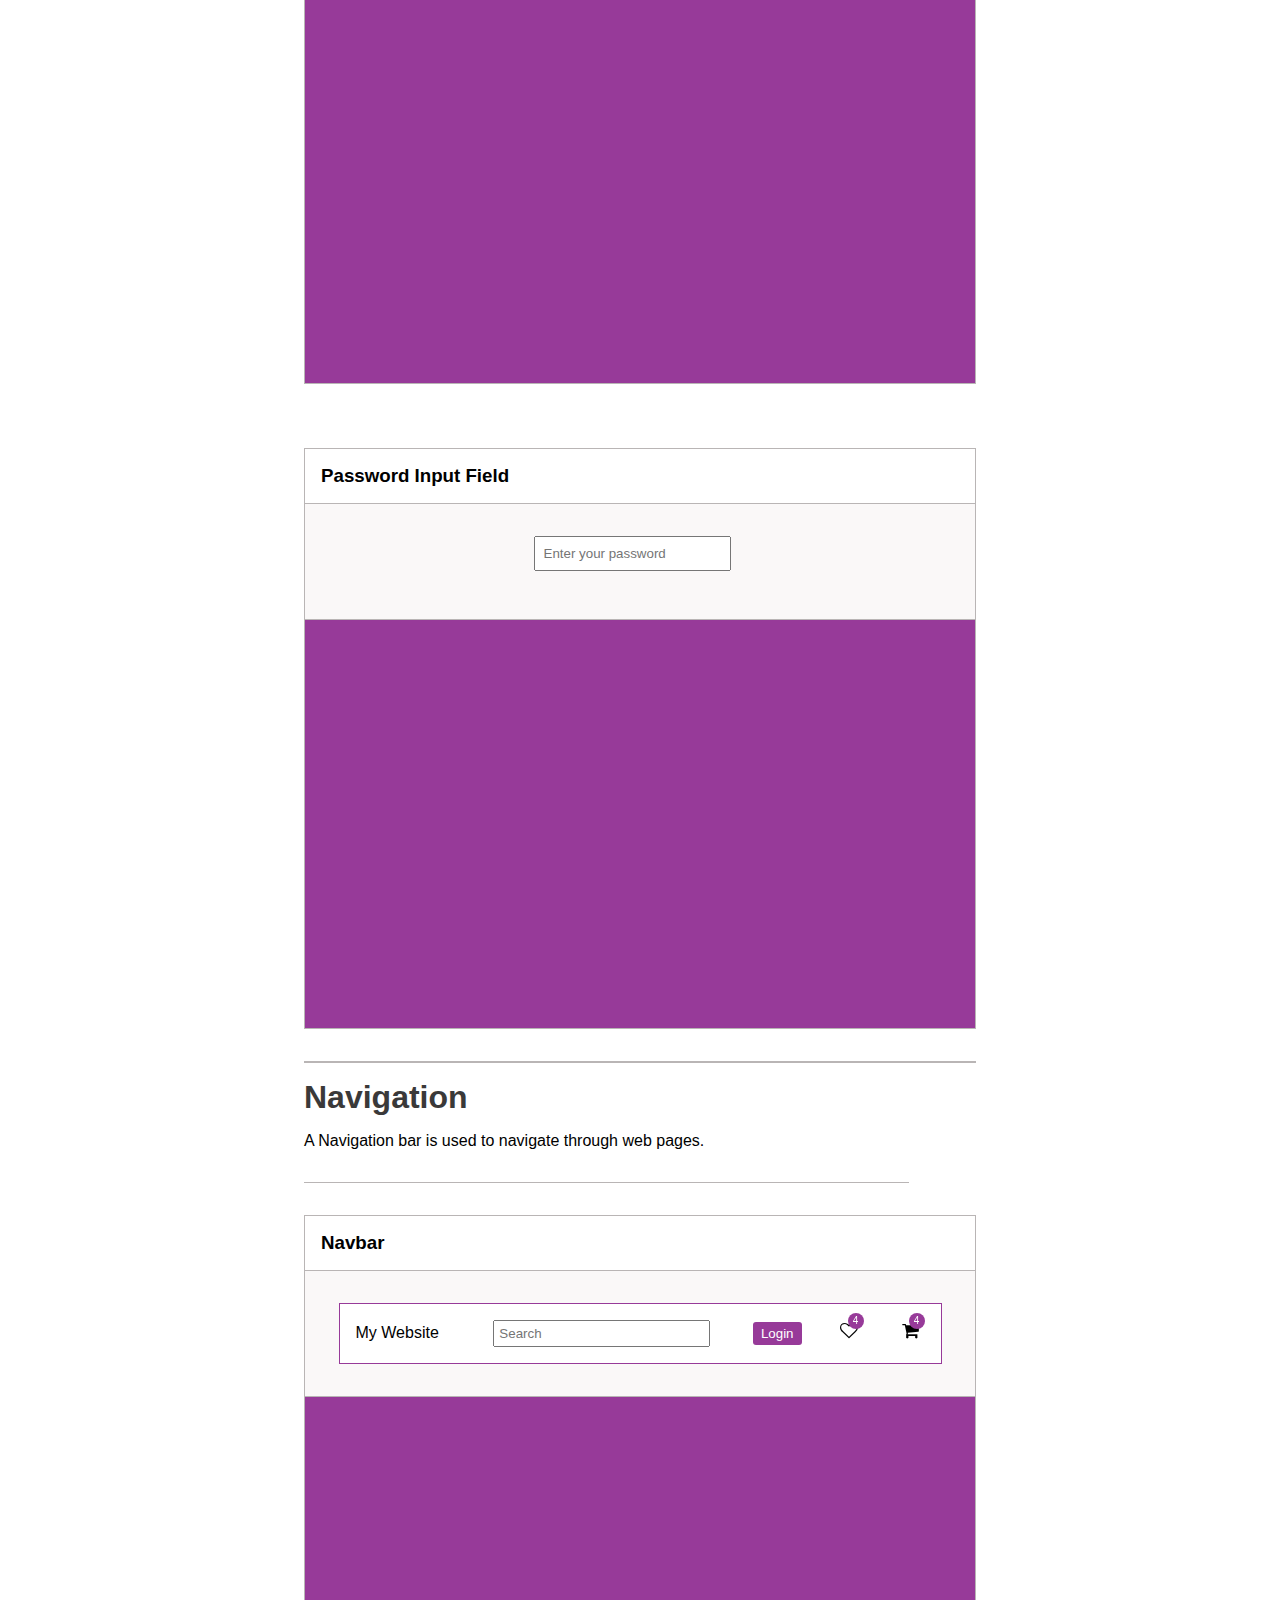
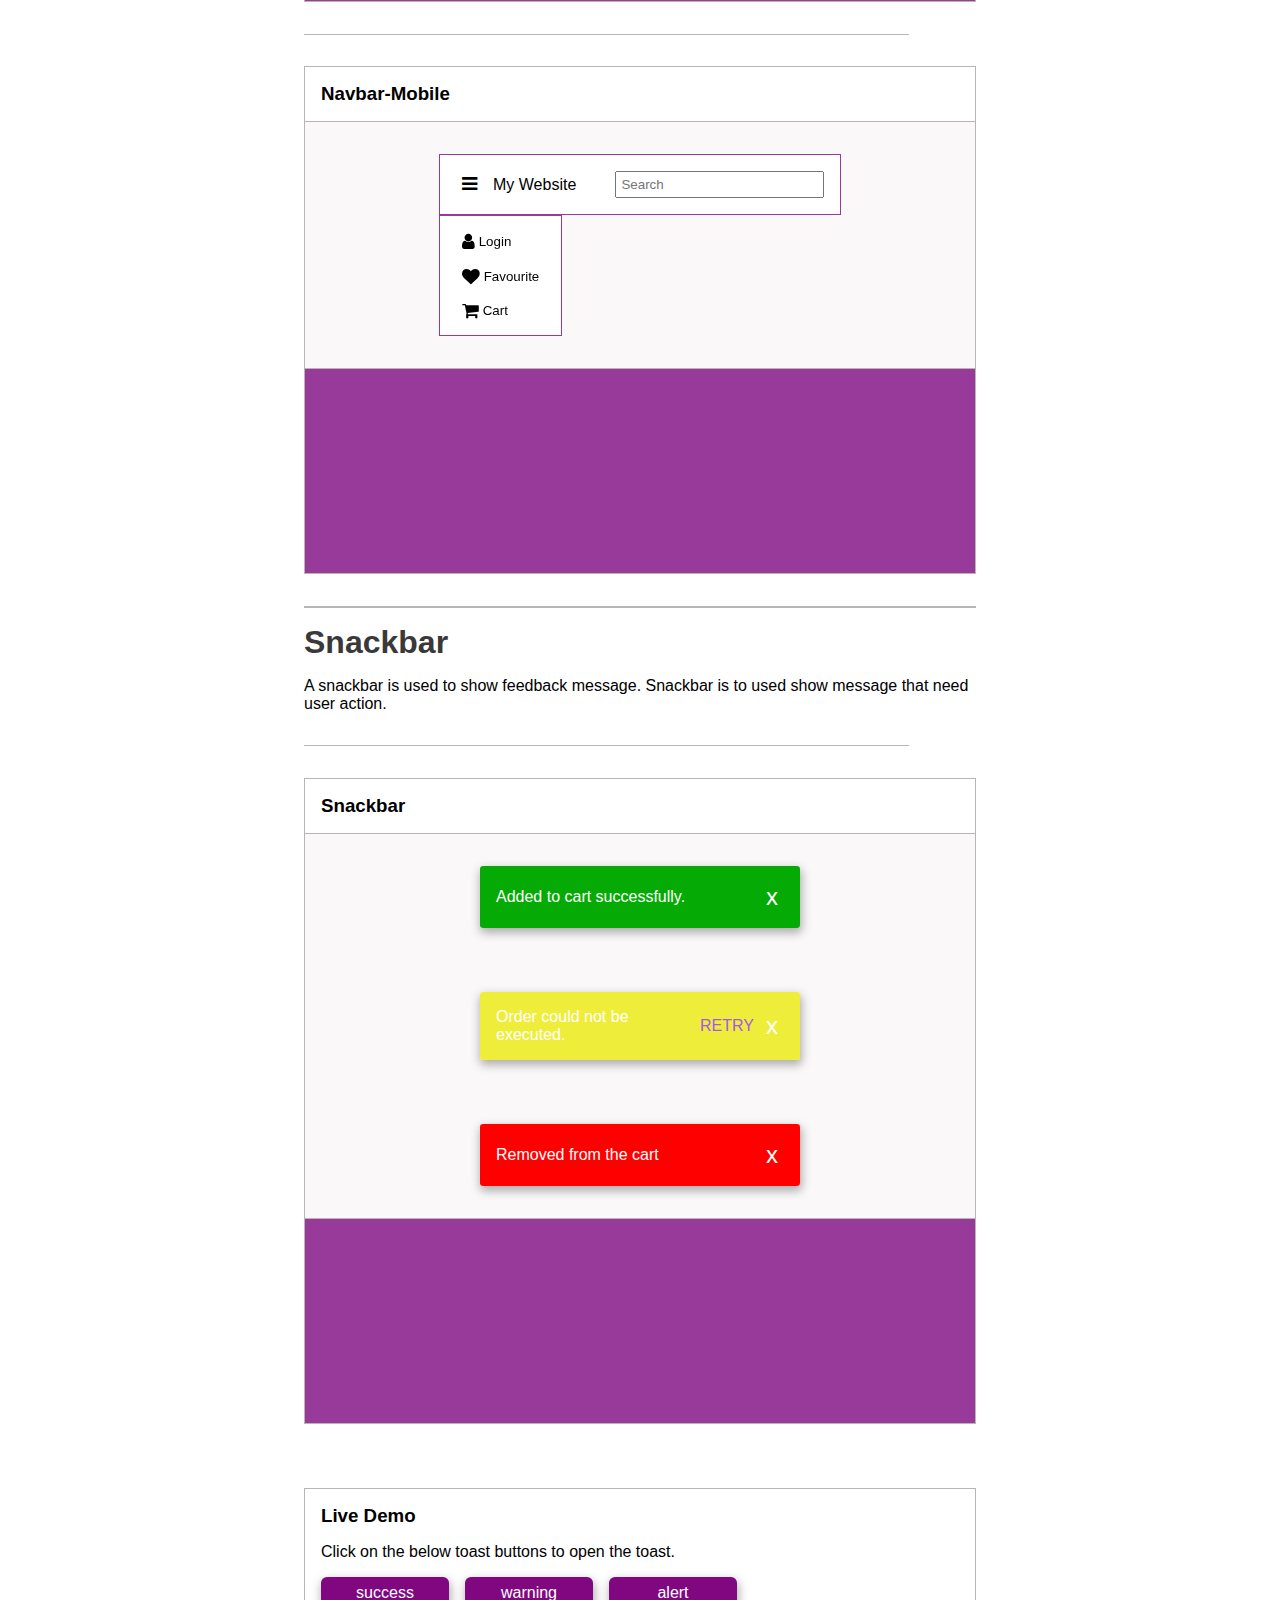
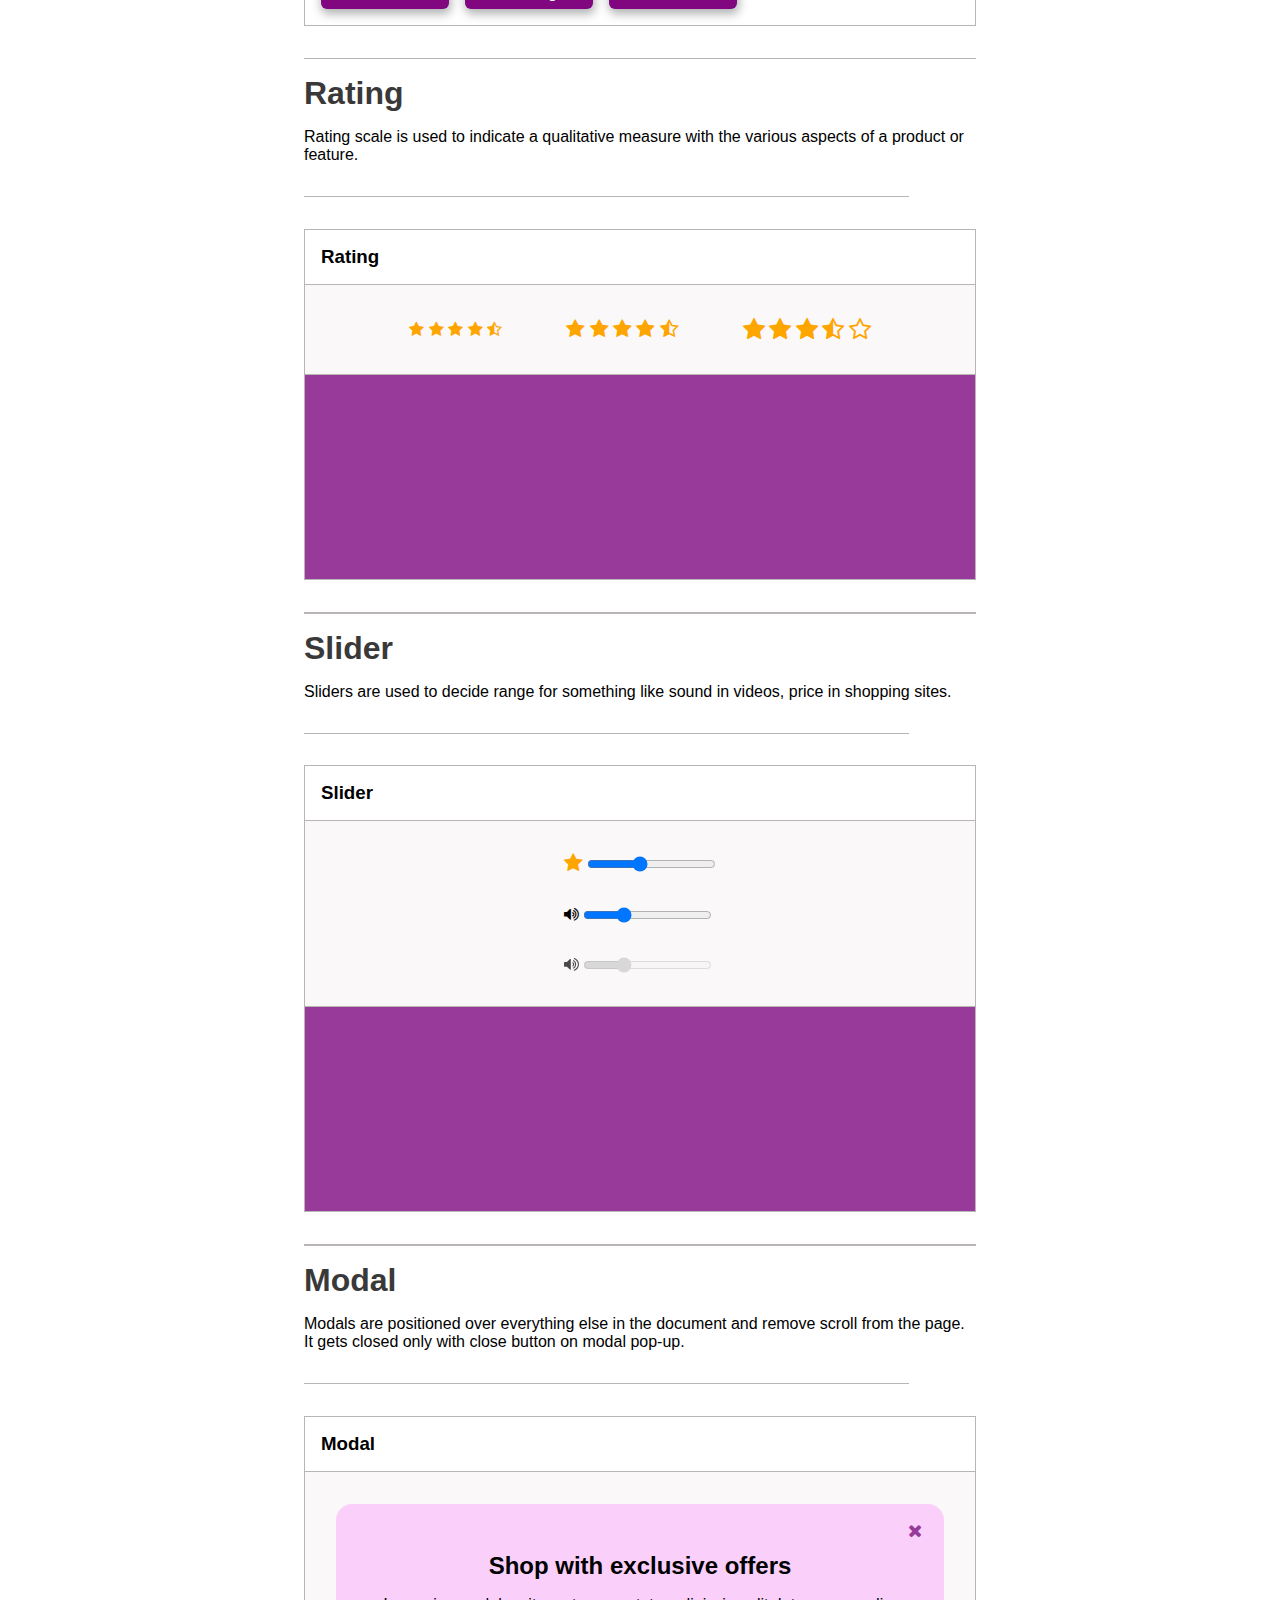
==== commit 009855b0: "feat: Added Navbar for mobile(including hamburger menu)" ====
--- a/docs.html
+++ b/docs.html
@@ -28,7 +28,7 @@
 
         <!-- Side bar -->
         <aside class="sidebar">
-            <div class="sidebar-mobile-display">
+            <div class="sidebar-small-screen">
                 <h2 class="sidebar-title">Components</h2>
                 <button class="sidebar-arrow"><i class="fa fa-chevron-down" aria-hidden="true"></i></button>
             </div>
@@ -768,6 +768,48 @@
                         </iframe>
                     </div>
                 </div>
+
+                <div class="break-intra"></div>
+                <!--navigation bar mobile -->
+                <div class="box">
+                    <h3>Navbar-Mobile</h3>
+                    <div class="box-content-row">
+                        <div class="topbar-container-navigation-mobile">
+                            <article class="topbar-article">
+                              <button class="btn-tb-hamburger btn-transparent-navigation-mobile"><i class="fa fa-bars" aria-hidden="true"></i></button>
+                              <p class="title-navigation-mobile">My Website</p>
+                              <input type="text" placeholder="Search"/>
+                            </article>
+                            <div class="container-sidebar-navigation">
+                                <div class="badge-with-icon-tb">
+                                    <button class="icon-medium btn-transparent-navigation-mobile icon-sidebar-nav">
+                                        <i class="fa fa-user fa-lg" aria-hidden="true"></i>
+                                         Login
+                                    </button>           
+                                </div>
+                                <div class="badge-with-icon-tb">
+                                    <button class="icon-medium btn-transparent-navigation-mobile icon-sidebar-nav">
+                                        <i class="fa fa-heart fa-lg" aria-hidden="true"></i>
+                                        Favourite
+                                    </button>           
+                                </div>
+                                <div class="badge-with-icon-tb">
+                                    <button class="icon-medium btn-transparent-navigation-mobile icon-sidebar-nav">
+                                        <i class="fa fa-shopping-cart fa-lg" aria-hidden="true"></i>
+                                        Cart
+                                    </button>
+                                </div>
+                            </div>                          
+                        </div>
+                    </div>
+                    <div class="code-snippet">
+                        <iframe class="code-snippet-iframe"
+                            src="https://carbon.now.sh/embed?bg=rgba%28151%2C58%2C153%2C1%29&t=seti&wt=none&l=htmlmixed&width=680&ds=true&dsyoff=20px&dsblur=68px&wc=true&wa=true&pv=56px&ph=56px&ln=false&fl=1&fm=Hack&fs=14px&lh=133%25&si=false&es=2x&wm=false&code=%253Cdiv%2520class%253D%2522topbar-container-navigation-mobile%2522%253E%250A%2520%2520%253Carticle%2520class%253D%2522topbar-article%2522%253E%250A%2520%2520%2520%2520%253Cbutton%2520class%253D%2522btn-tb-hamburger%2520%250A%2520%2520%2520%2520%2520%2520%2520%2520%2520%2520%2520%2520%2520%2520%2520%2520%2520%2520%2520btn-transparent-navigation-mobile%2522%253E%250A%2520%2520%2520%2520%2520%2520%253Ci%2520class%253D%2522fa%2520fa-bars%2522%2520aria-hidden%253D%2522true%2522%253E%253C%252Fi%253E%253C%252Fbutton%253E%250A%2520%2520%2520%2520%253Cp%2520class%253D%2522title-navigation-mobile%2522%253EMy%2520Website%253C%252Fp%253E%250A%2520%2520%2520%2520%253Cinput%2520type%253D%2522text%2522%2520placeholder%253D%2522Search%2522%252F%253E%250A%2520%2520%253C%252Farticle%253E%250A%2520%2520%253Cdiv%2520class%253D%2522container-sidebar-navigation%2522%253E%250A%2520%2520%2520%2520%253Cdiv%2520class%253D%2522badge-with-icon-tb%2522%253E%250A%2520%2520%2520%2520%2520%2520%2520%2520%253Cbutton%2520class%253D%2522icon-medium%2520%250A%2520%2520%2520%2520%2520%2520%2520%2520%2520%2520%2520%2520%2520%2520%2520%2520%2520%2520%2520%2520%2520%2520%2520btn-transparent-navigation-mobile%2520%250A%2520%2520%2520%2520%2520%2520%2520%2520%2520%2520%2520%2520%2520%2520%2520%2520%2520%2520%2520%2520%2520%2520%2520icon-sidebar-nav%2522%253E%250A%2520%2520%2520%2520%2520%2520%2520%2520%2520%2520%2520%2520%253Ci%2520class%253D%2522fa%2520fa-user%2520fa-lg%2522%2520%250A%2520%2520%2520%2520%2520%2520%2520%2520%2520%2520%2520%2520%2520%2520%2520aria-hidden%253D%2522true%2522%253E%253C%252Fi%253E%250A%2520%2520%2520%2520%2520%2520%2520%2520%2520%2520%2520%2520%2520Login%250A%2520%2520%2520%2520%2520%2520%2520%2520%253C%252Fbutton%253E%2520%2520%2520%2520%2520%2520%2520%2520%2520%2520%2520%250A%2520%2520%2520%2520%253C%252Fdiv%253E%250A%2520%2520%2520%2520%253Cdiv%2520class%253D%2522badge-with-icon-tb%2522%253E%250A%2520%2520%2520%2520%2520%2520%2520%2520%253Cbutton%2520class%253D%2522icon-medium%2520%250A%2520%2520%2520%2520%2520%2520%2520%2520%2520%2520%2520%2520%2520%2520%2520%2520%2520%2520%2520%2520%2520%2520%2520btn-transparent-navigation-mobile%250A%2520%2520%2520%2520%2520%2520%2520%2520%2520%2520%2520%2520%2520%2520%2520%2520%2520%2520%2520%2520%2520%2520%2520icon-sidebar-nav%2522%253E%250A%2520%2520%2520%2520%2520%2520%2520%2520%2520%2520%2520%2520%253Ci%2520class%253D%2522fa%2520fa-heart%2520fa-lg%2522%250A%2520%2520%2520%2520%2520%2520%2520%2520%2520%2520%2520%2520%2520%2520%2520aria-hidden%253D%2522true%2522%253E%253C%252Fi%253E%250A%2520%2520%2520%2520%2520%2520%2520%2520%2520%2520%2520%2520Favourite%250A%2520%2520%2520%2520%2520%2520%2520%2520%253C%252Fbutton%253E%2520%2520%2520%2520%2520%2520%2520%2520%2520%2520%2520%250A%2520%2520%2520%2520%253C%252Fdiv%253E%250A%2520%2520%2520%2520%253Cdiv%2520class%253D%2522badge-with-icon-tb%2522%253E%250A%2520%2520%2520%2520%2520%2520%2520%2520%253Cbutton%2520class%253D%2522icon-medium%2520%250A%2520%2520%2520%2520%2520%2520%2520%2520%2520%2520%2520%2520%2520%2520%2520%2520%2520%2520%2520%2520%2520%2520%2520btn-transparent-navigation-mobile%2520%250A%2520%2520%2520%2520%2520%2520%2520%2520%2520%2520%2520%2520%2520%2520%2520%2520%2520%2520%2520%2520%2520%2520%2520icon-sidebar-nav%2522%253E%250A%2520%2520%2520%2520%2520%2520%2520%2520%2520%2520%2520%2520%253Ci%2520class%253D%2522fa%2520fa-shopping-cart%2520fa-lg%2522%2520%250A%2520%2520%2520%2520%2520%2520%2520%2520%2520%2520%2520%2520%2520%2520%2520aria-hidden%253D%2522true%2522%253E%253C%252Fi%253E%250A%2520%2520%2520%2520%2520%2520%2520%2520%2520%2520%2520%2520Cart%250A%2520%2520%2520%2520%2520%2520%2520%2520%253C%252Fbutton%253E%250A%2520%2520%2520%2520%253C%252Fdiv%253E%250A%2520%2520%253C%252Fdiv%253E%2520%2520%2520%2520%2520%2520%2520%2520%2520%2520%2520%2520%2520%2520%2520%2520%2520%2520%2520%2520%2520%2520%2520%2520%2520%2520%250A%253C%252Fdiv%253E%250A"
+                            sandbox="allow-scripts allow-same-origin">
+                        </iframe>
+                    </div>
+                </div>
+
                 <div class="break-inter"></div>
             </div>
 
@@ -1286,7 +1328,7 @@
         </section>
 
         <a href="#">
-            <button class="button-floating fixed-position floating-btn-mobile-screen"><i class="fa fa-arrow-circle-up fa-3x" aria-hidden="true"></i></button
+            <button class="button-floating fixed-position floating-btn-small-screen"><i class="fa fa-arrow-circle-up fa-3x" aria-hidden="true"></i></button
         ></a>
 
         <footer class="footer">
--- a/docs.css
+++ b/docs.css
@@ -46,7 +46,7 @@
 
     /*Media query variables*/
     --sidebar-bg : #e6e6e6;
-    --float-btn-mobile-screen : #f5d69c;
+    --float-btn-mobile-screen : #f01b0c;
 
 
 }
@@ -105,7 +105,7 @@
 
     /*Sidebar styling*/
 
-    .sidebar-mobile-display{
+    .sidebar-small-screen{
         padding: 1rem 2rem;
         display: flex;
         background-color: var(--sidebar-bg);
@@ -115,7 +115,7 @@
         right: 0;
     }
 
-    .sidebar-mobile-display-open { 
+    .sidebar-small-screen-open { 
         top: 1rem;
     }
 
@@ -172,7 +172,7 @@
         display: none;
     }
 
-    .floating-btn-mobile-screen{
+    .floating-btn-small-screen{
         color: var(--float-btn-mobile-screen);
     }
 
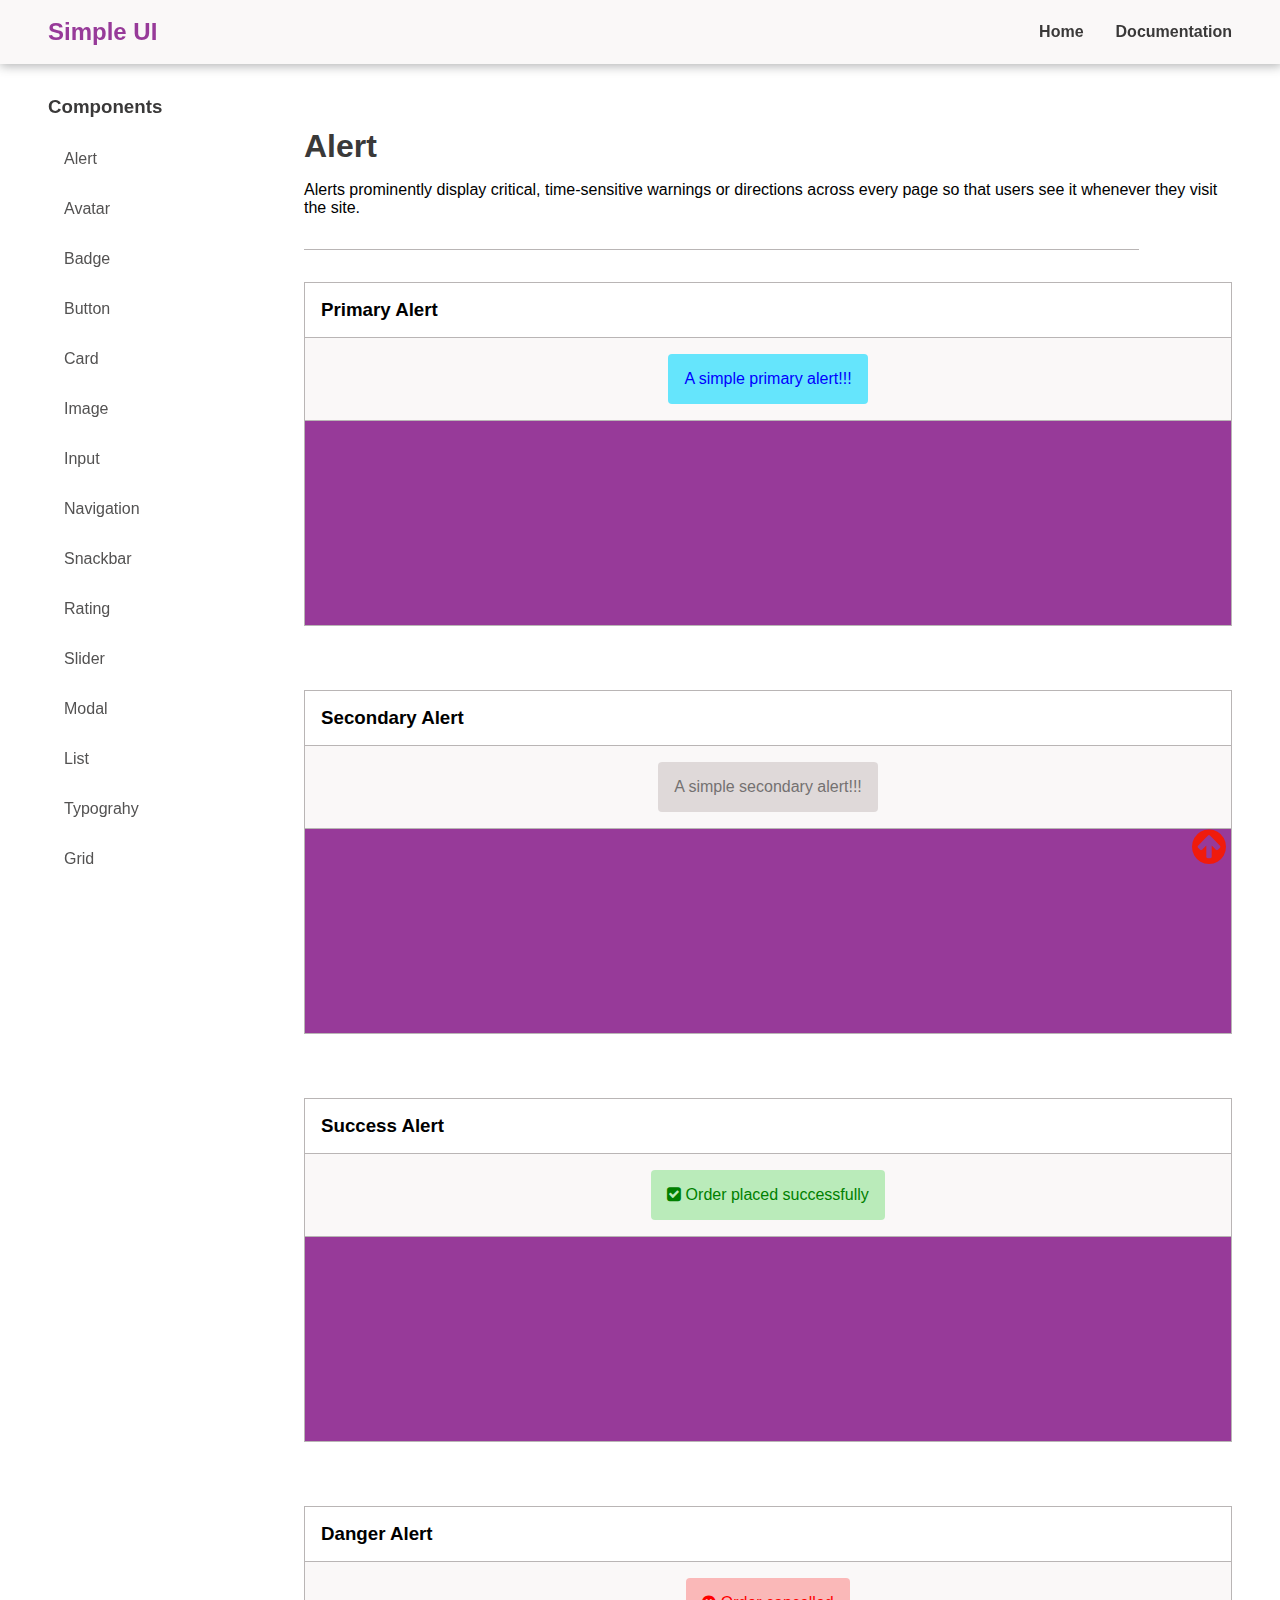
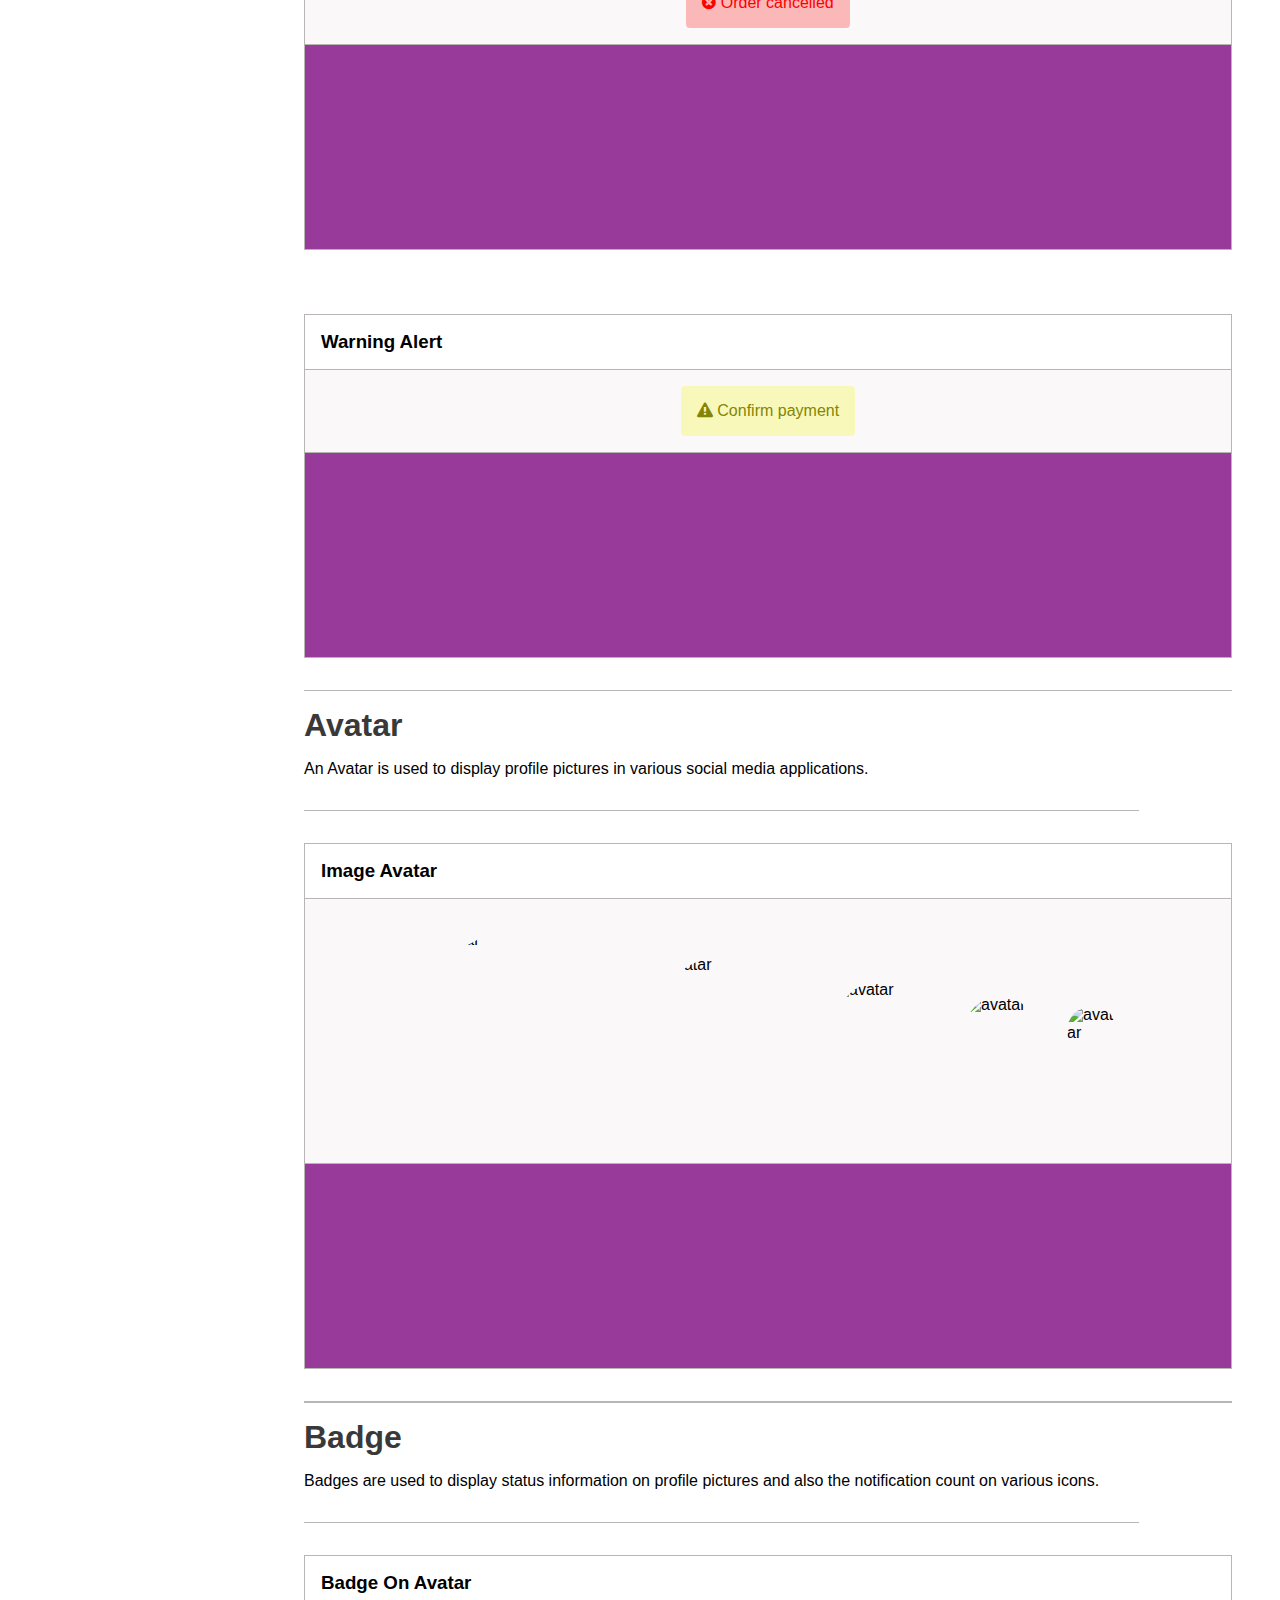
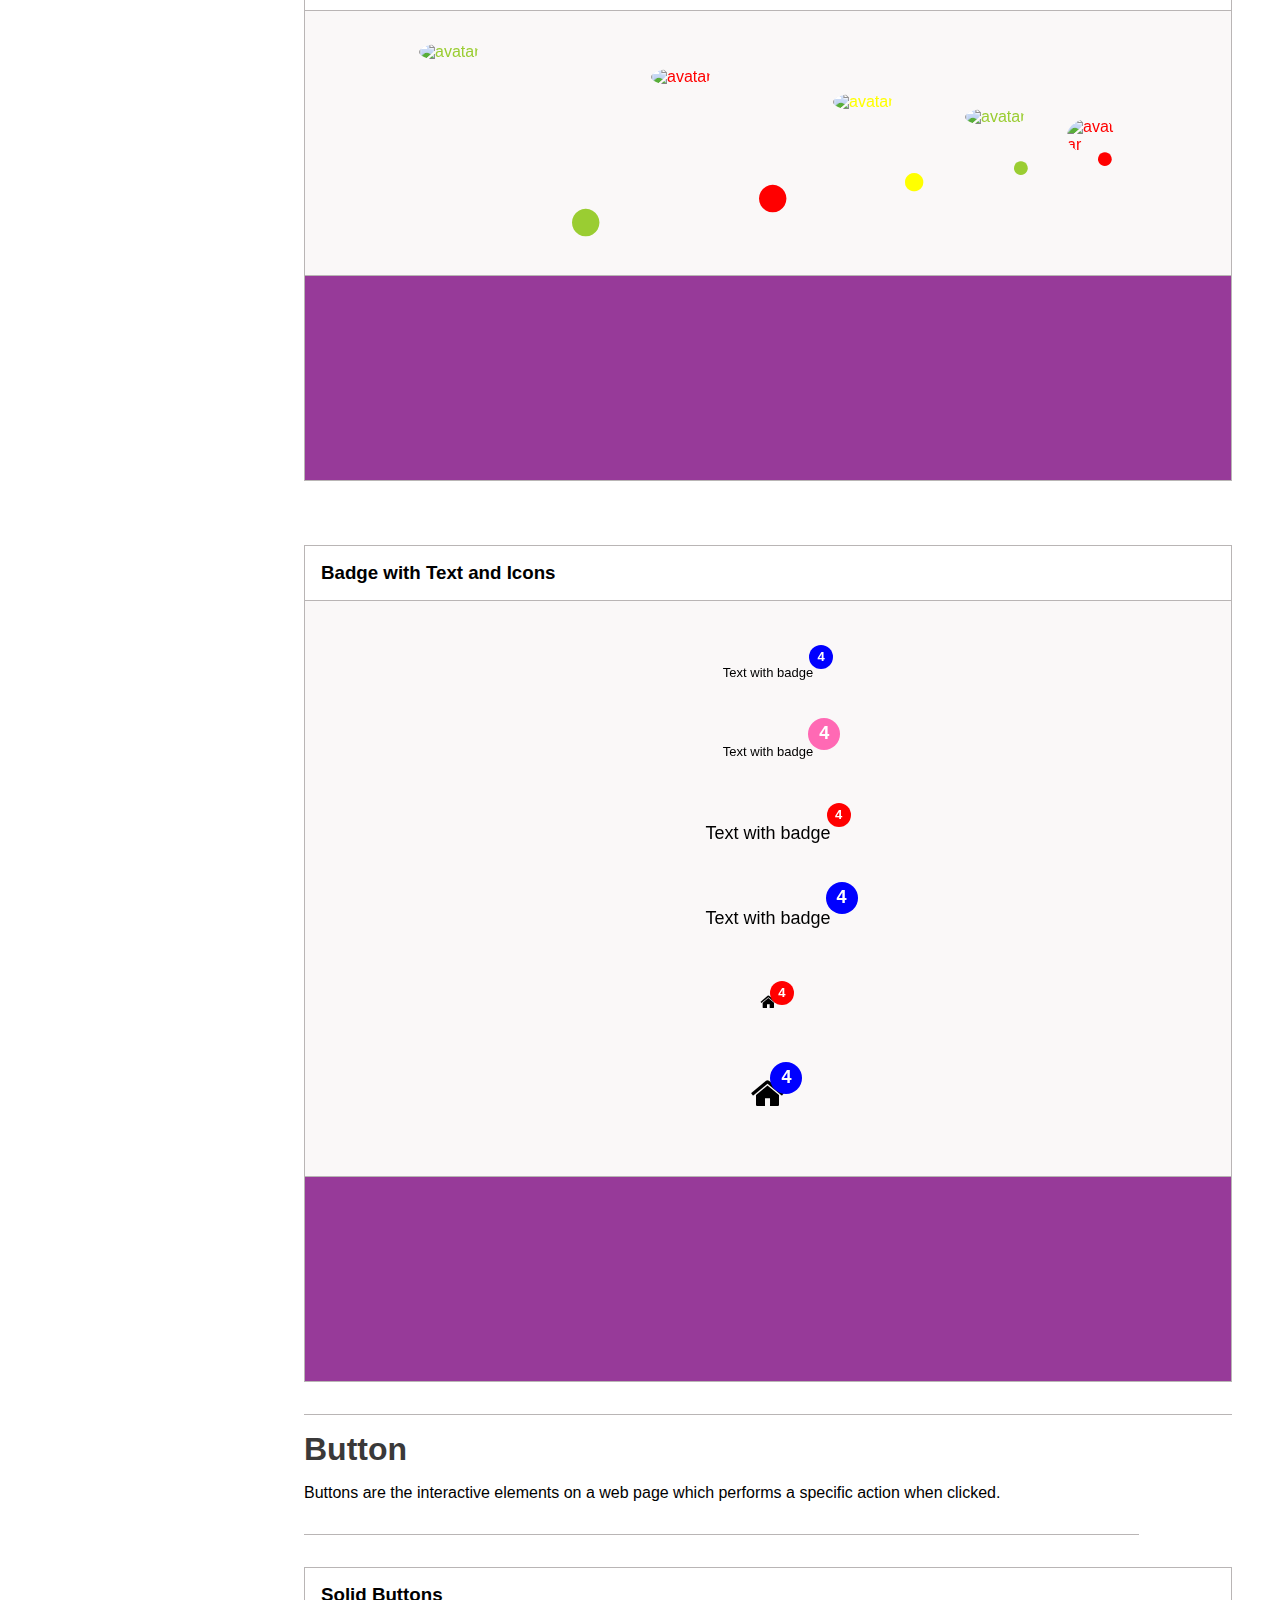
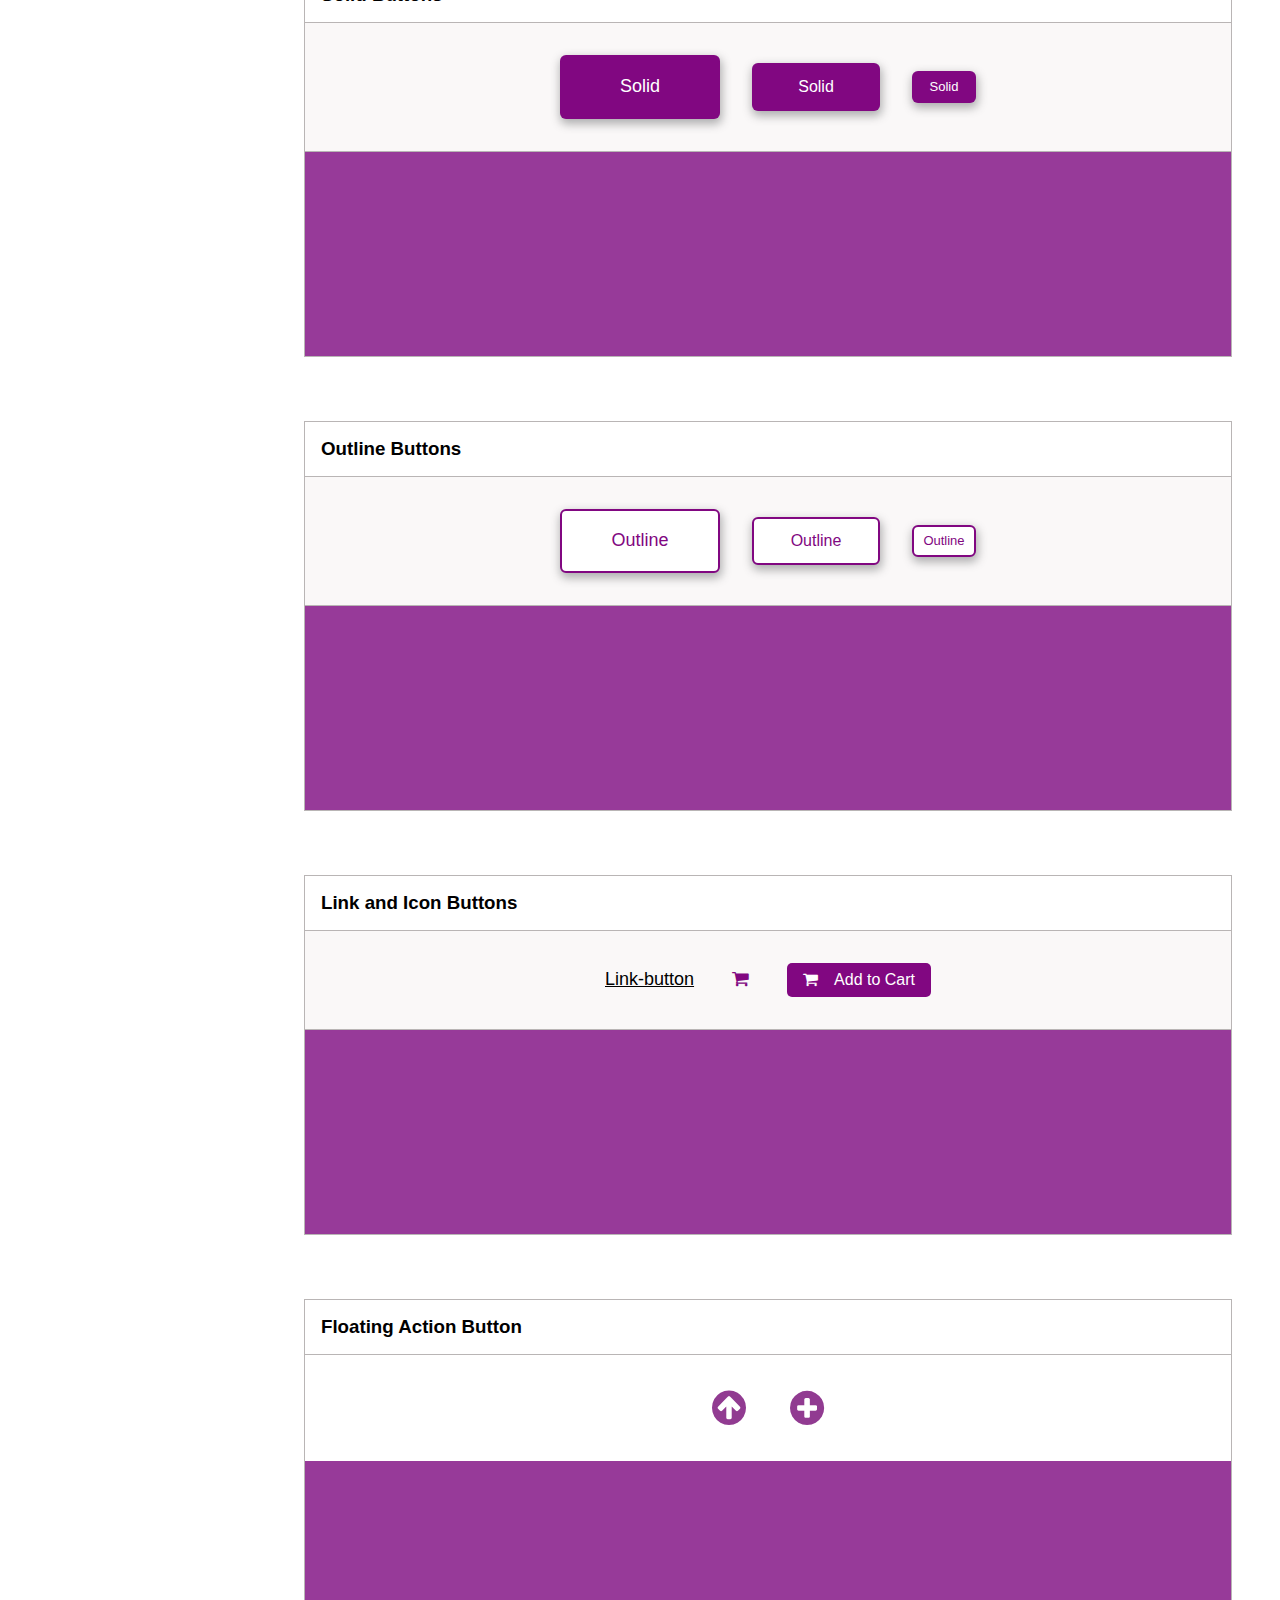
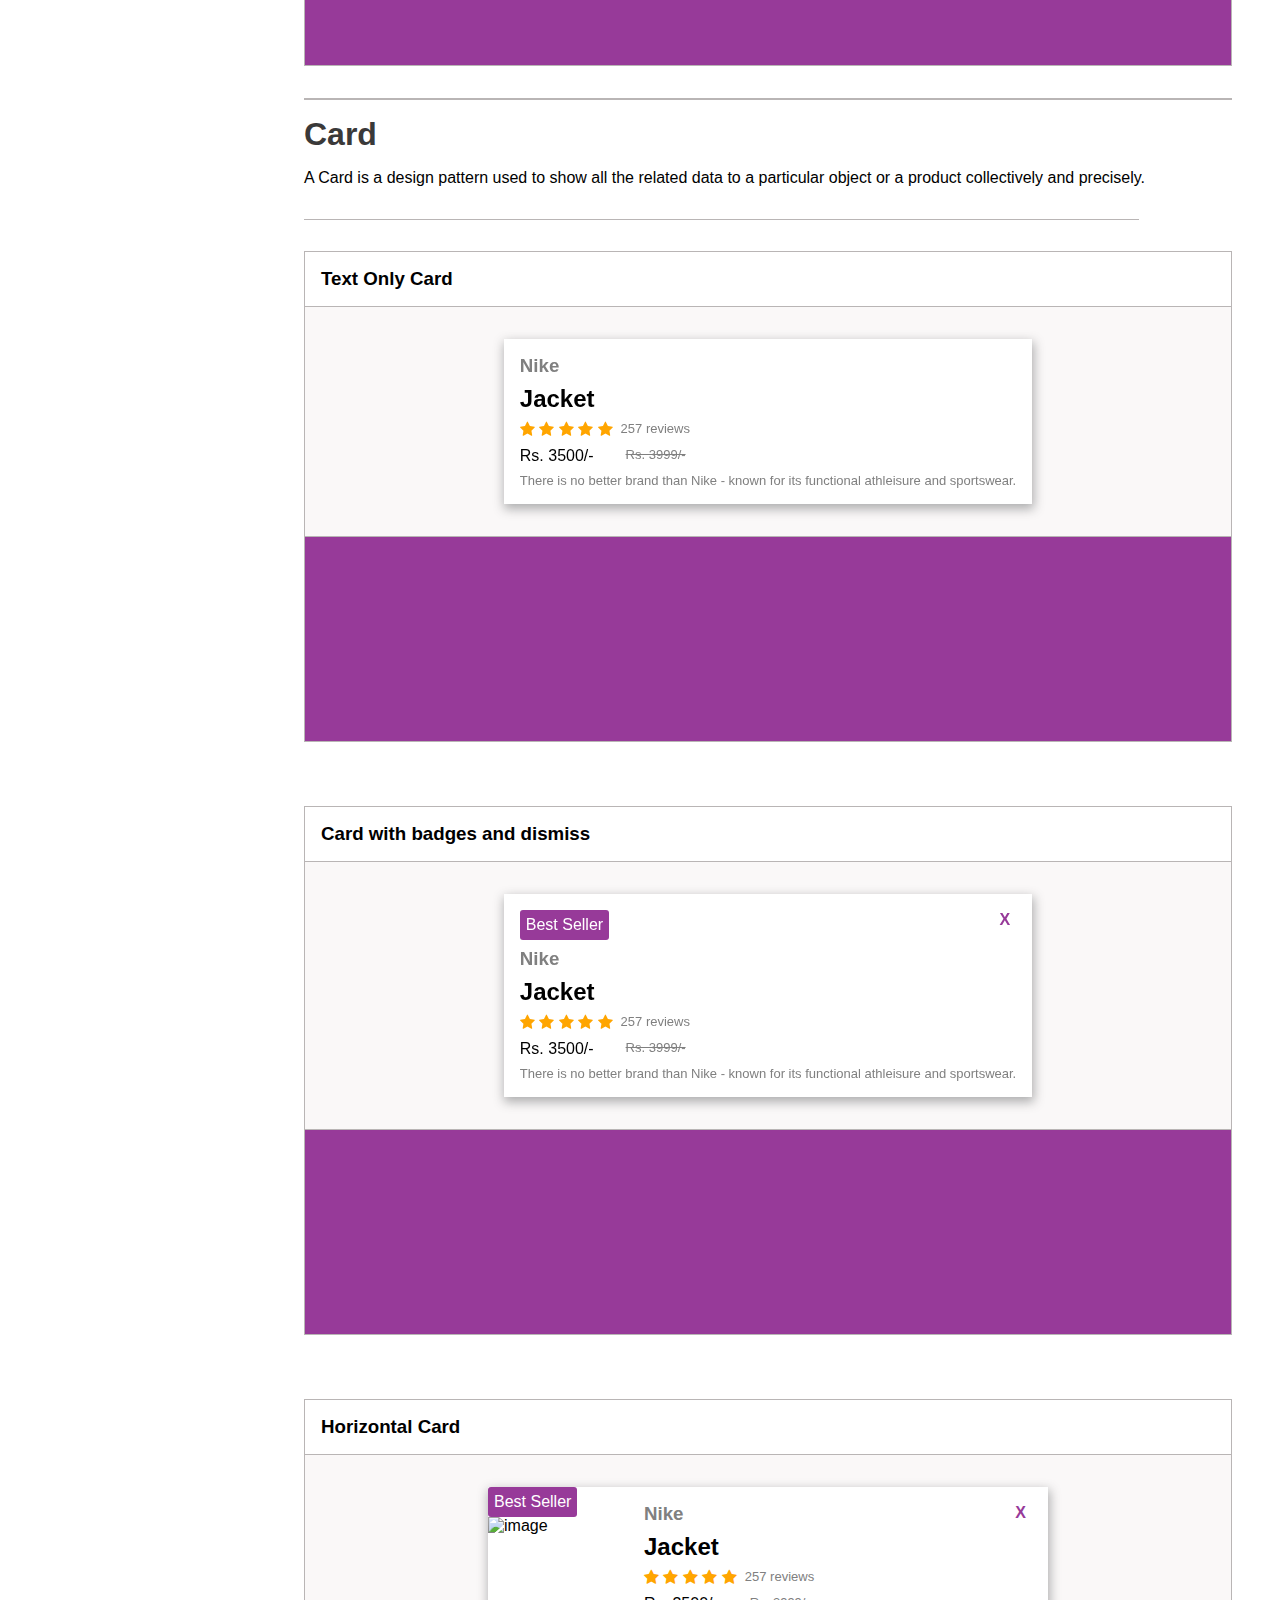
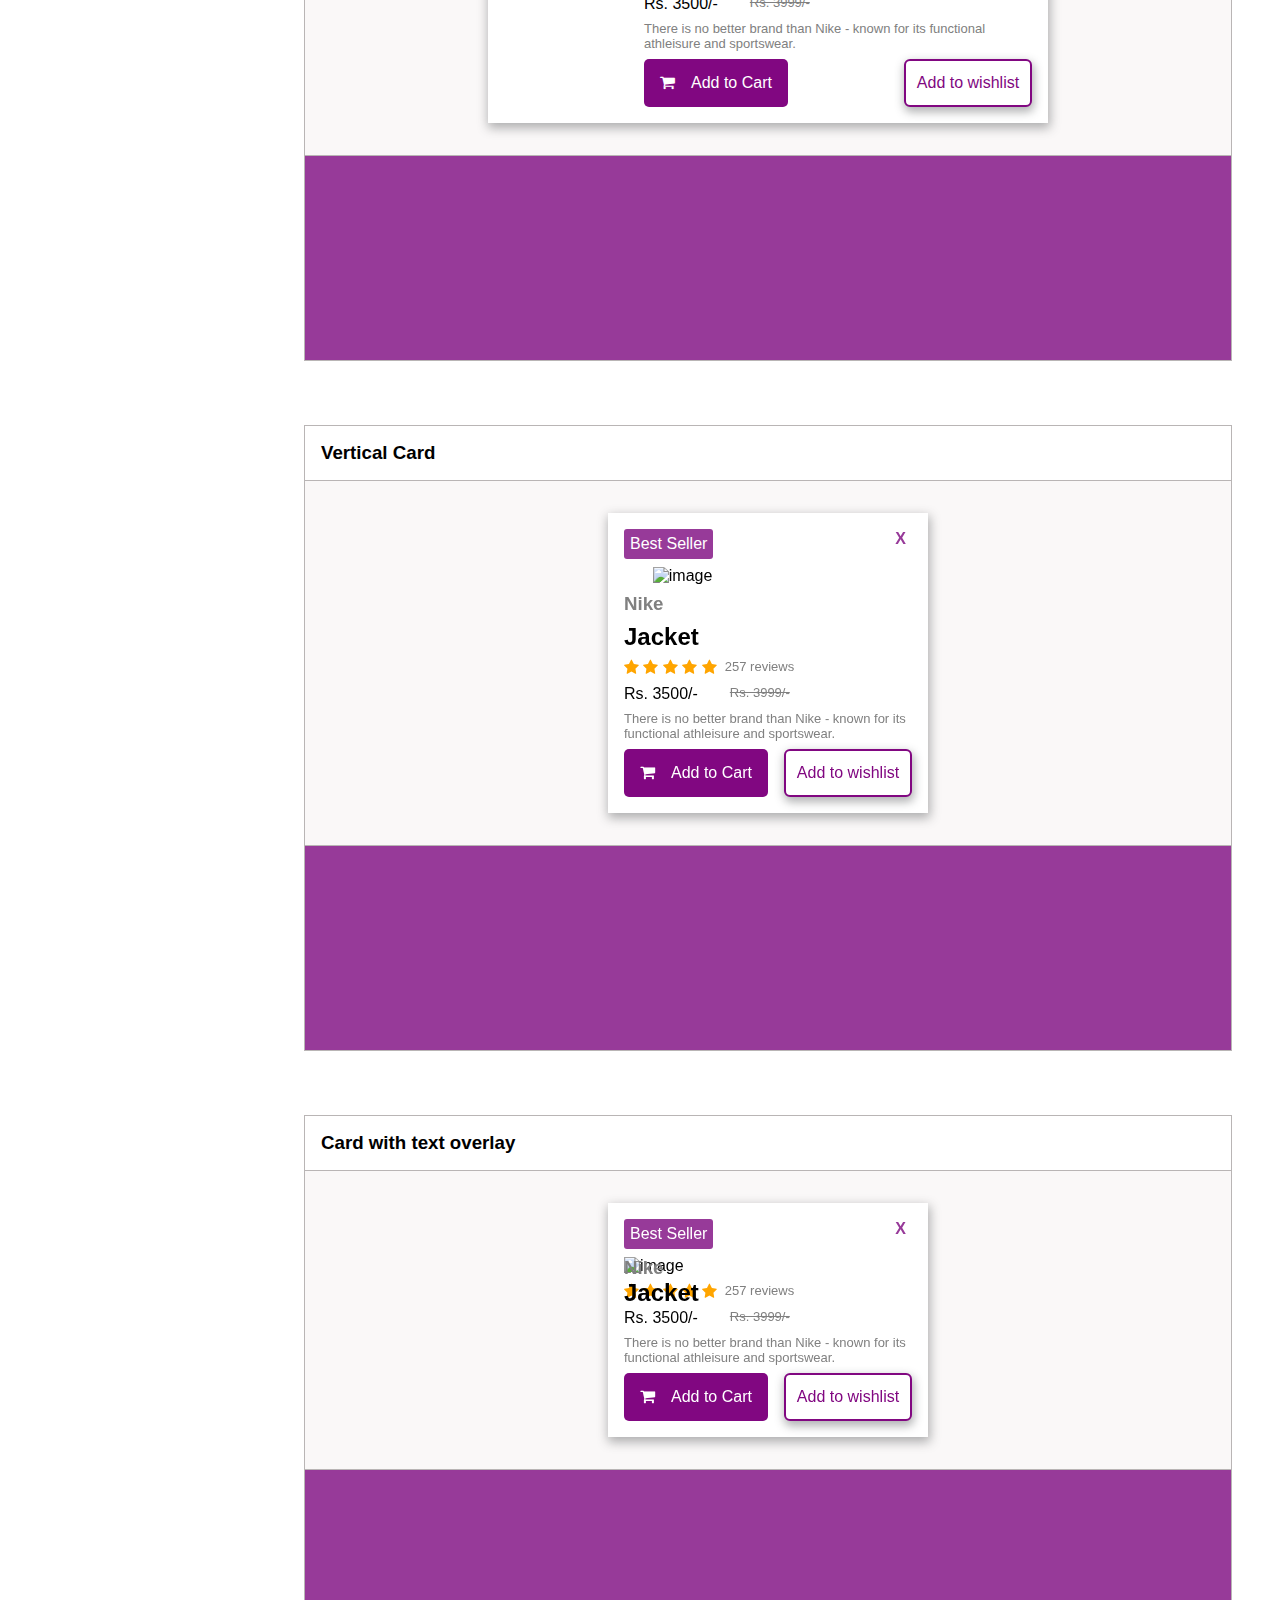
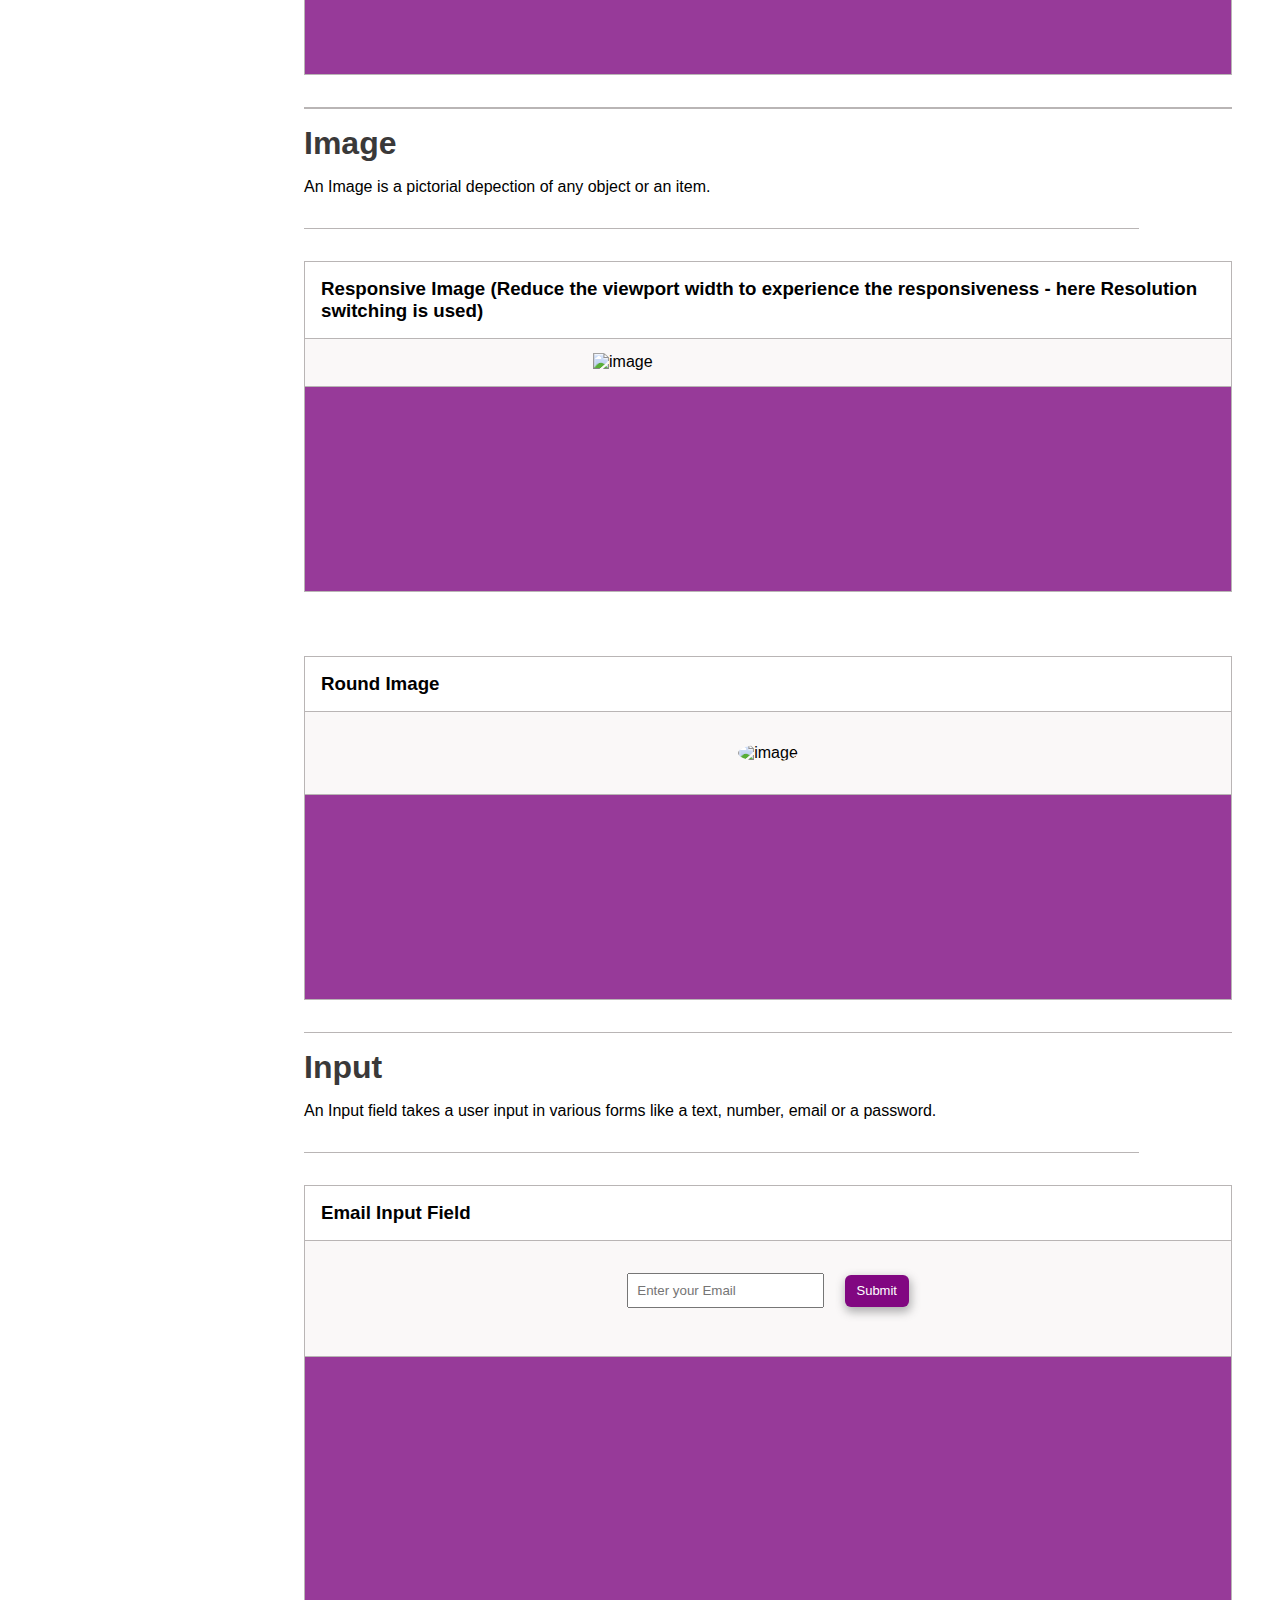
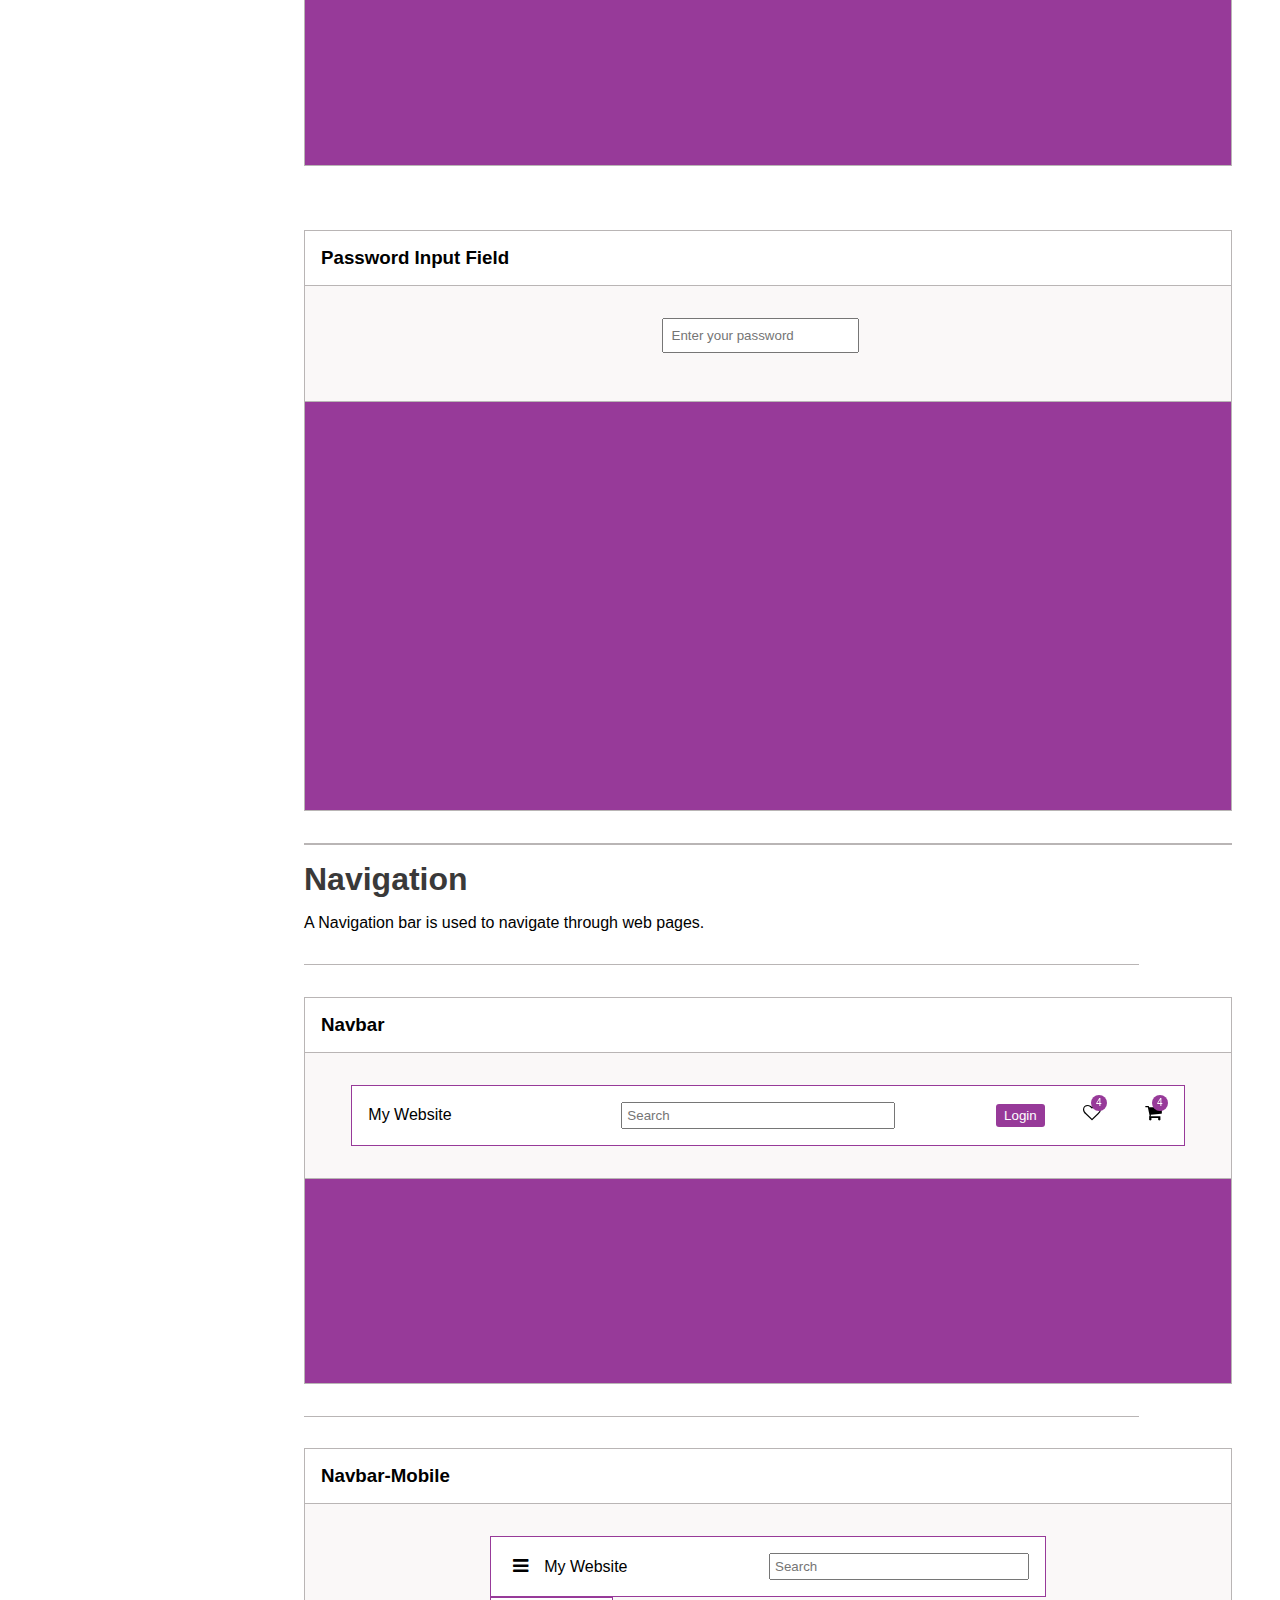
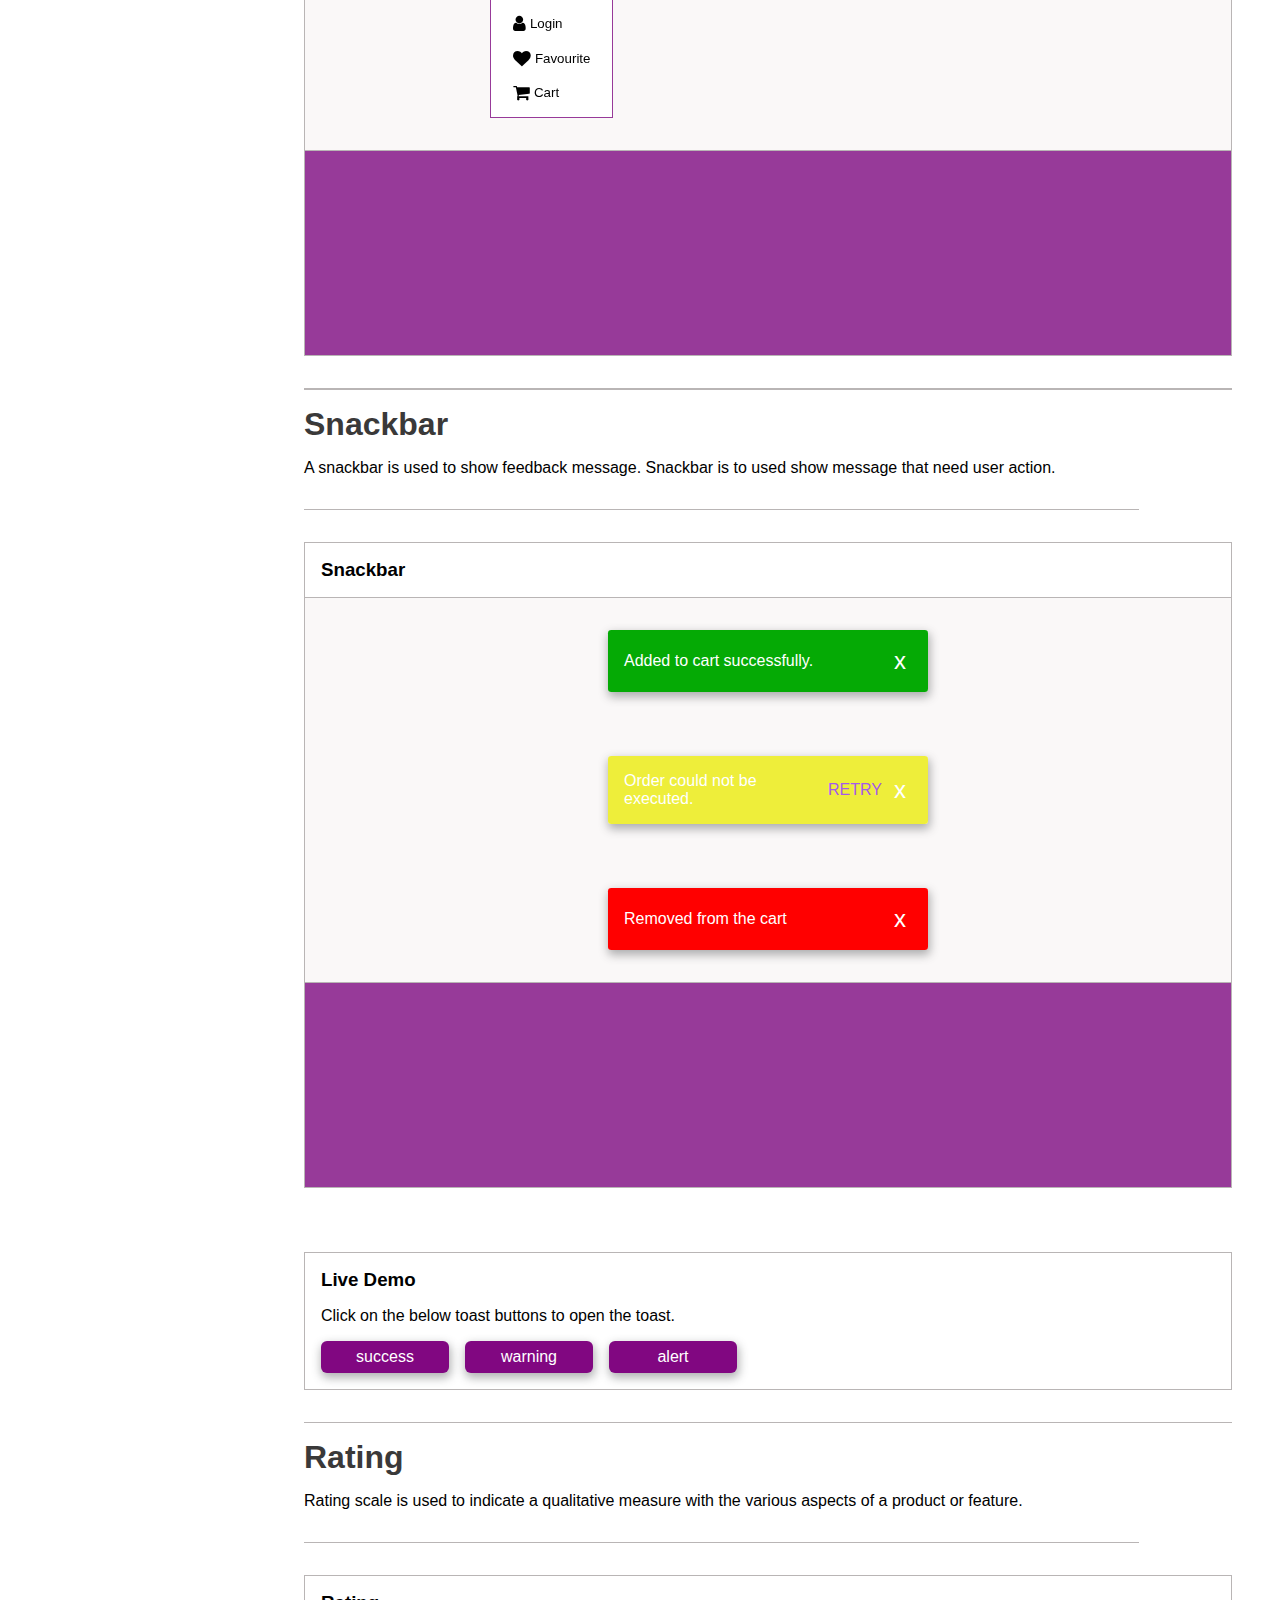
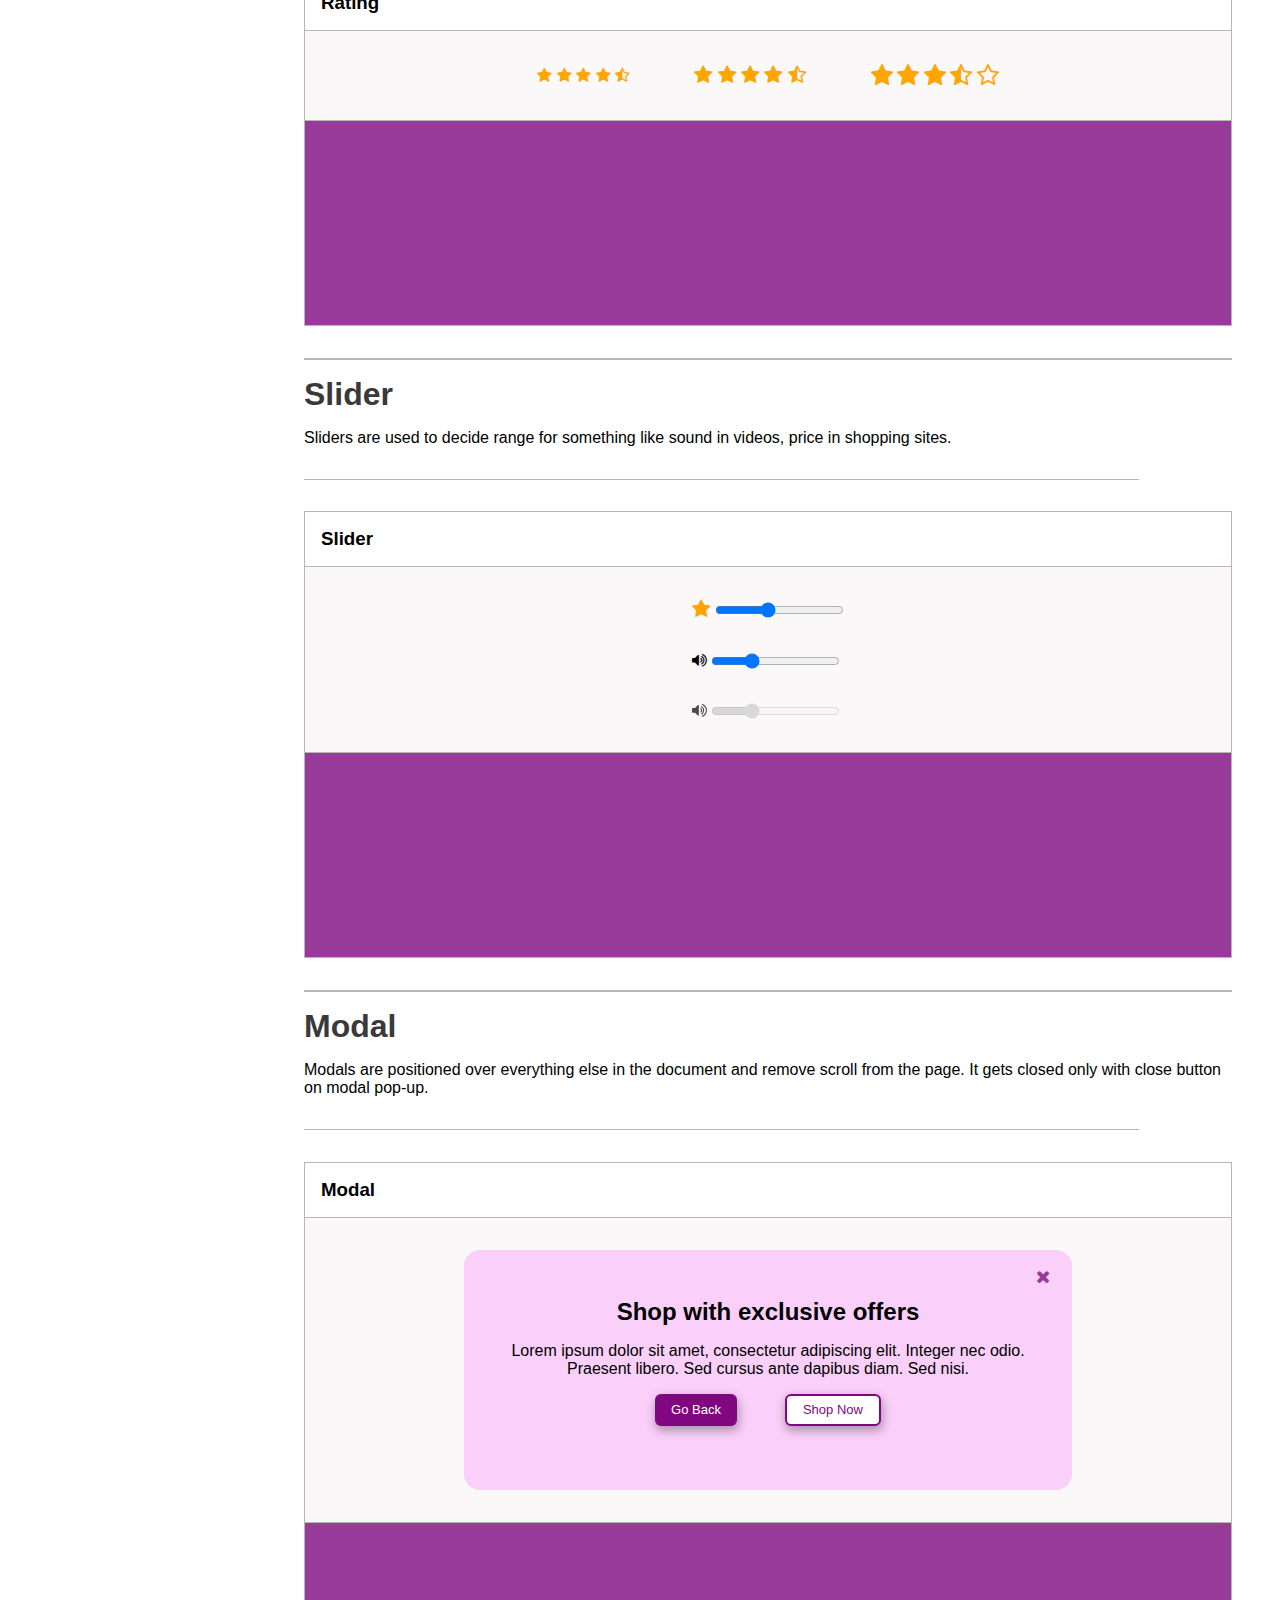
==== commit 586f177f: "fix: fixed a bug in floating point button" ====
--- a/docs.html
+++ b/docs.html
@@ -1327,7 +1327,7 @@
 
         </section>
 
-        <a href="#">
+        <a id="move-to-top" href="#">
             <button class="button-floating fixed-position floating-btn-small-screen"><i class="fa fa-arrow-circle-up fa-3x" aria-hidden="true"></i></button
         ></a>
 
--- a/docs.css
+++ b/docs.css
@@ -71,6 +71,10 @@
     grid-template-columns: 1fr 1fr 1fr 1fr 1fr;
 }
 
+#move-to-top > button {
+    color: var(--float-btn-mobile-screen);
+}
+
 
 /*-----------Media-Query-------------*/
 
